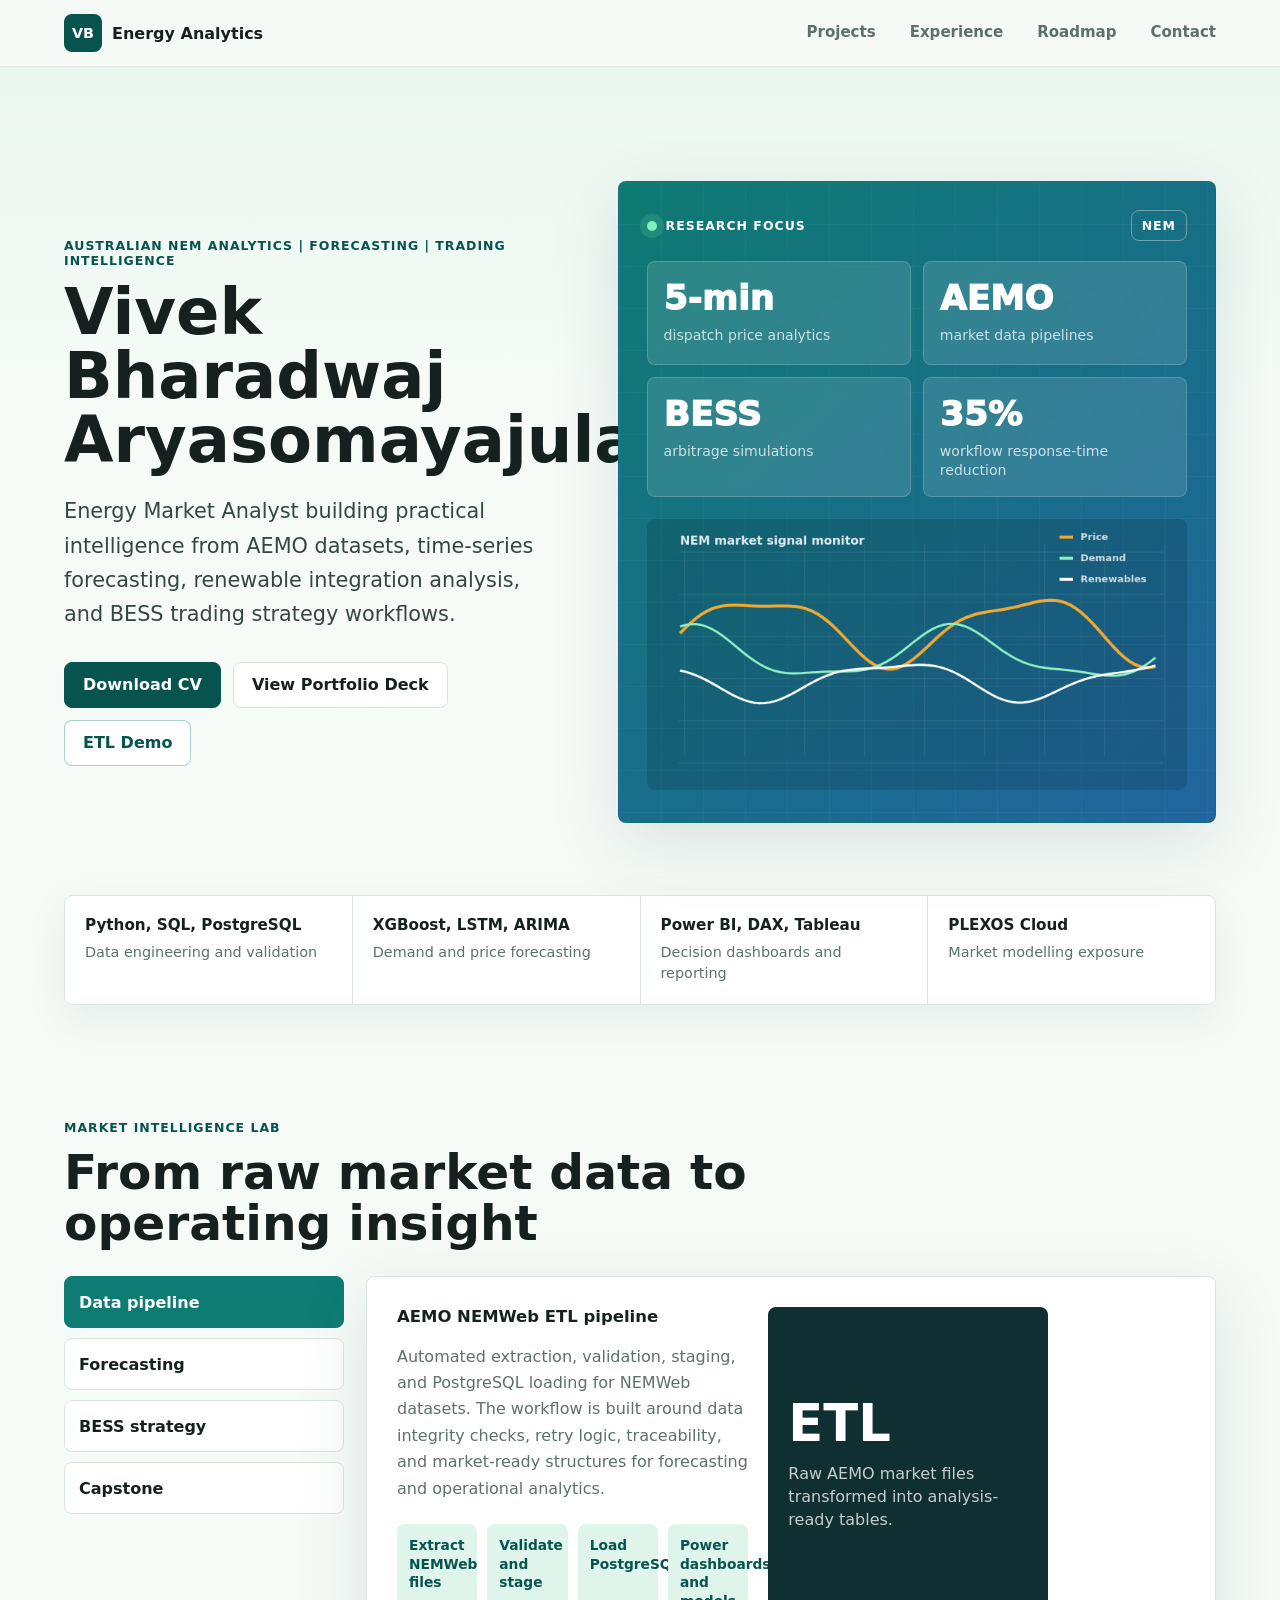
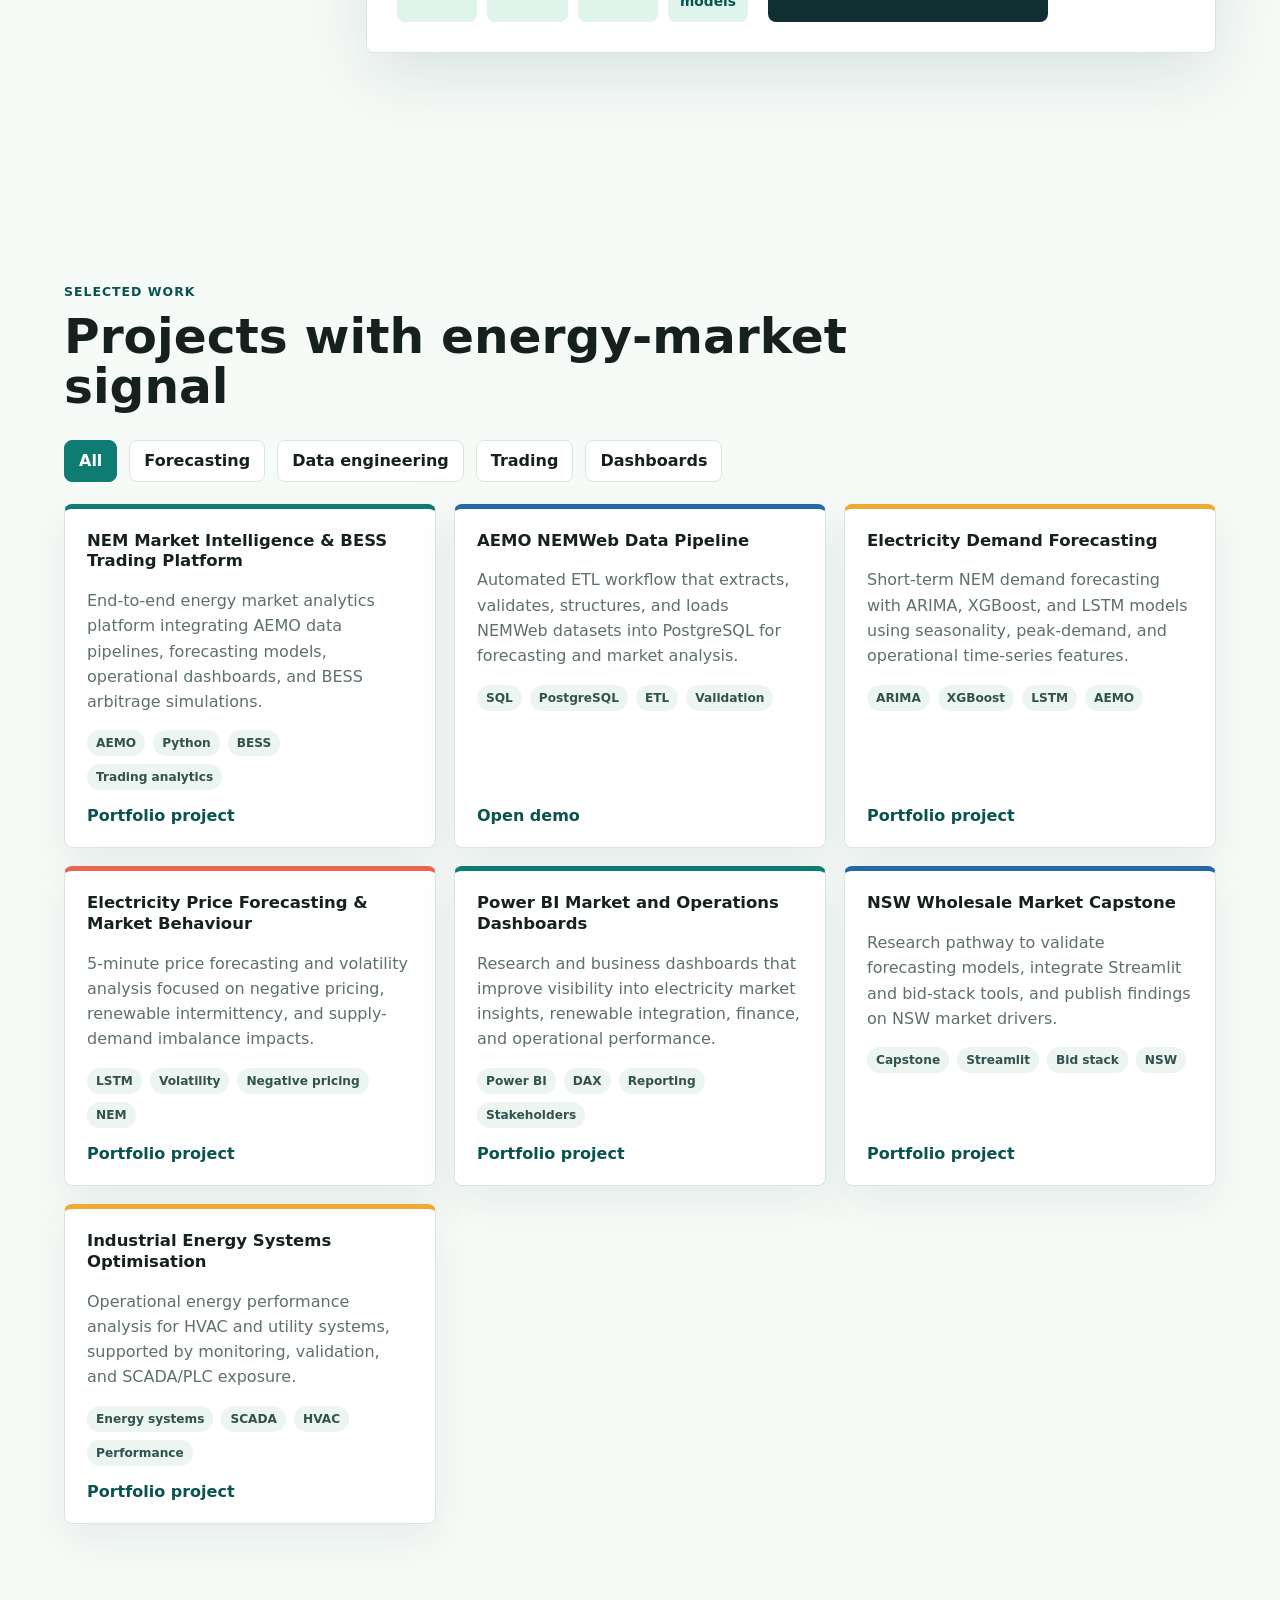
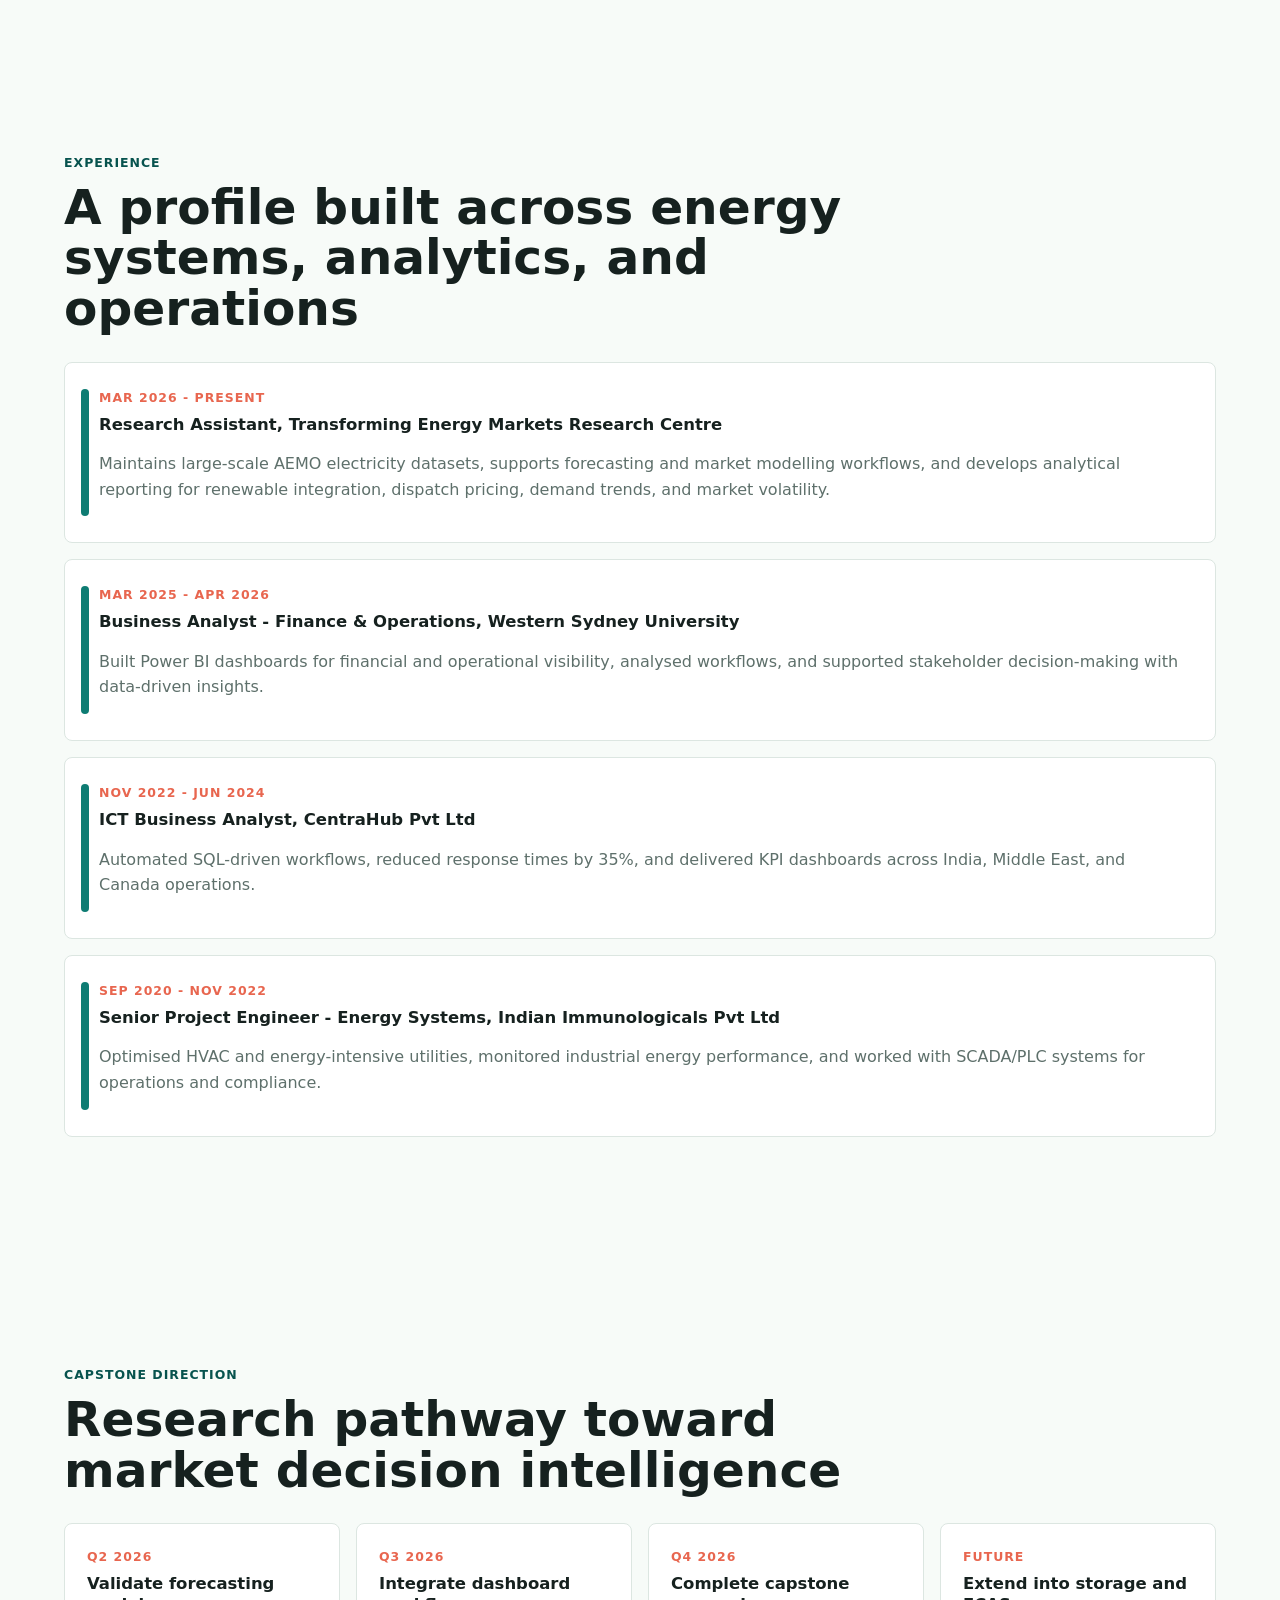
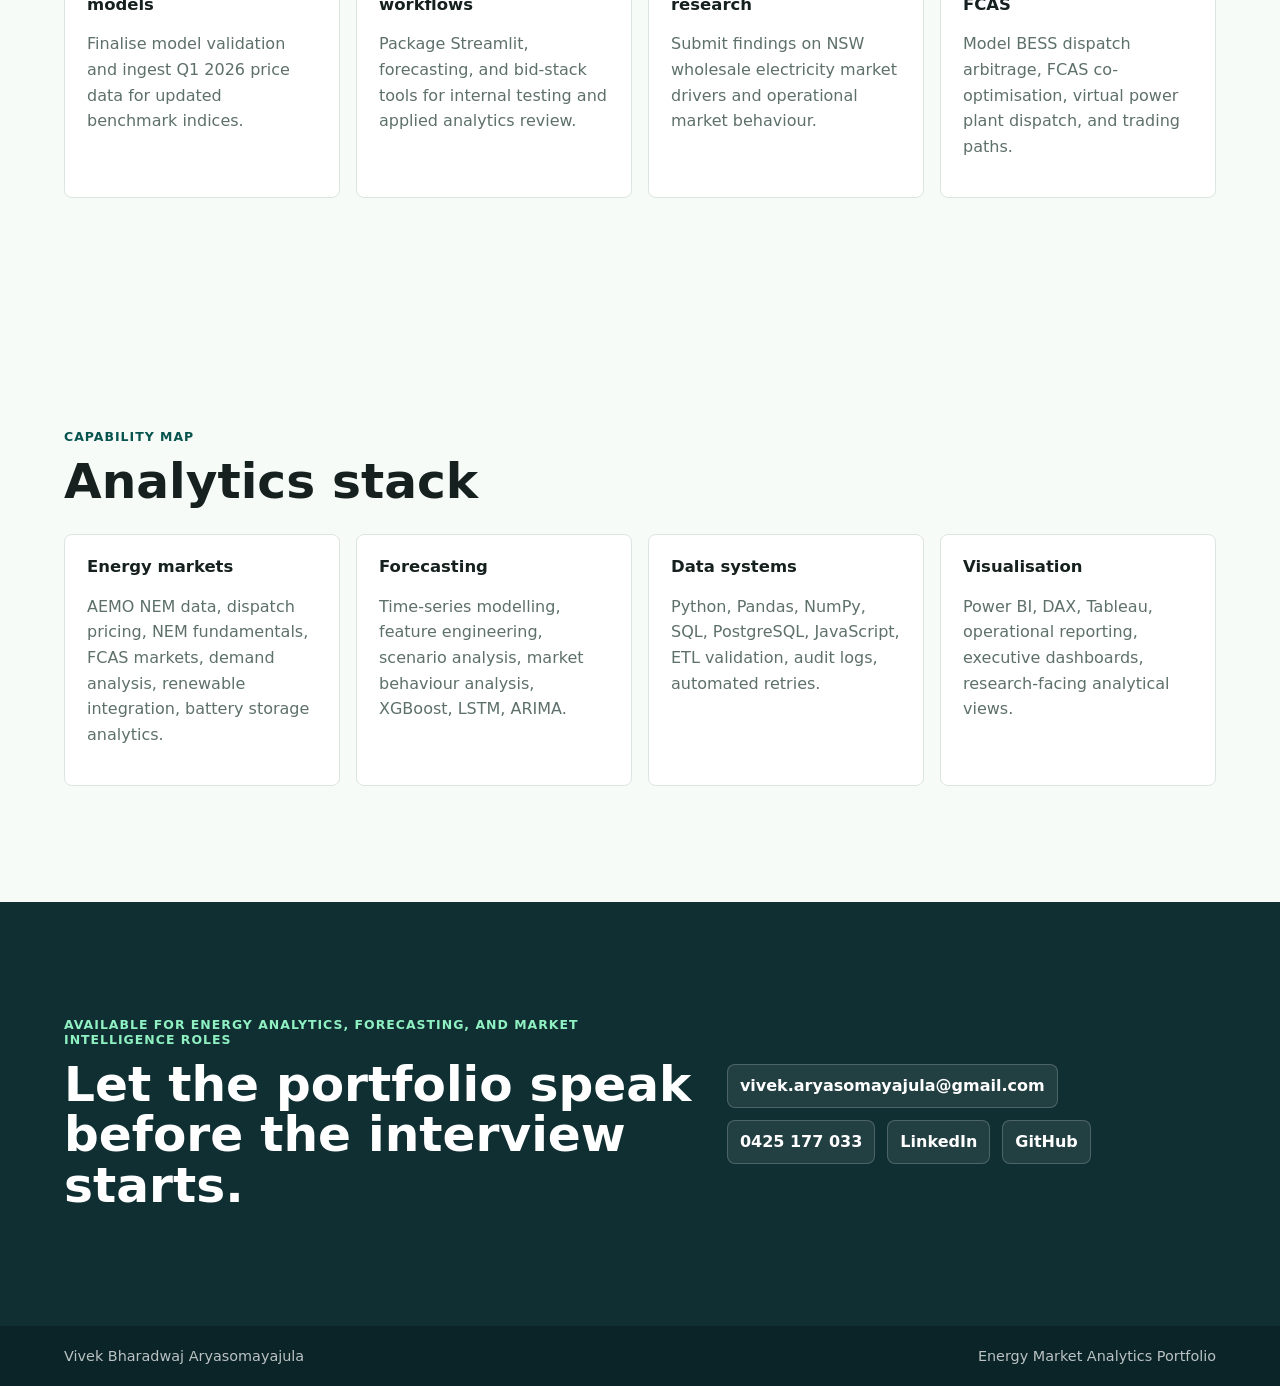
==== docs/index.html @ fc9cca20 "commmit" ====
<!DOCTYPE html>
<html lang="en">
  <head>
    <meta charset="UTF-8" />
    <meta name="viewport" content="width=device-width, initial-scale=1.0" />
    <meta
      name="description"
      content="Interactive digital CV and energy market analytics portfolio for Vivek Bharadwaj Aryasomayajula."
    />
    <title>Vivek Bharadwaj | Energy Market Analytics</title>
    <link rel="stylesheet" href="styles.css" />
  </head>
  <body>
    <header class="site-header">
      <a class="brand" href="#top" aria-label="Vivek profile home">
        <span class="brand-mark">VB</span>
        <span>Energy Analytics</span>
      </a>
      <nav class="nav-links" aria-label="Primary navigation">
        <a href="#projects">Projects</a>
        <a href="#experience">Experience</a>
        <a href="#roadmap">Roadmap</a>
        <a href="#contact">Contact</a>
      </nav>
    </header>

    <main id="top">
      <section class="dashboard-hero" aria-labelledby="profile-title">
        <div class="hero-copy">
          <p class="eyebrow">Australian NEM analytics | Forecasting | Trading intelligence</p>
          <h1 id="profile-title">
            <span>Vivek Bharadwaj</span>
            <span>Aryasomayajula</span>
          </h1>
          <p class="lead">
            Energy Market Analyst building practical intelligence from AEMO datasets, time-series forecasting,
            renewable integration analysis, and BESS trading strategy workflows.
          </p>
          <div class="hero-actions" aria-label="Profile actions">
            <a class="button primary" href="assets/Vivek_Bharadwaj_CV.pdf" target="_blank" rel="noreferrer">
              Download CV
            </a>
            <a class="button" href="assets/Energy_Market_Analytics_Portfolio.pdf" target="_blank" rel="noreferrer">
              View Portfolio Deck
            </a>
            <a class="button ghost" href="https://vivekarya05.github.io/nemweb-etl-pipeline/" target="_blank" rel="noreferrer">
              ETL Demo
            </a>
          </div>
        </div>

        <aside class="market-console" aria-label="Energy market profile snapshot">
          <div class="console-top">
            <div>
              <span class="status-dot"></span>
              <span class="console-label">Research focus</span>
            </div>
            <span class="console-tag">NEM</span>
          </div>
          <div class="signal-grid">
            <div class="signal-card">
              <span class="signal-value">5-min</span>
              <span class="signal-label">dispatch price analytics</span>
            </div>
            <div class="signal-card">
              <span class="signal-value">AEMO</span>
              <span class="signal-label">market data pipelines</span>
            </div>
            <div class="signal-card">
              <span class="signal-value">BESS</span>
              <span class="signal-label">arbitrage simulations</span>
            </div>
            <div class="signal-card">
              <span class="signal-value">35%</span>
              <span class="signal-label">workflow response-time reduction</span>
            </div>
          </div>
          <canvas id="marketChart" width="720" height="360" aria-label="Animated energy market signal chart"></canvas>
        </aside>
      </section>

      <section class="metrics-band" aria-label="Portfolio highlights">
        <div>
          <strong>Python, SQL, PostgreSQL</strong>
          <span>Data engineering and validation</span>
        </div>
        <div>
          <strong>XGBoost, LSTM, ARIMA</strong>
          <span>Demand and price forecasting</span>
        </div>
        <div>
          <strong>Power BI, DAX, Tableau</strong>
          <span>Decision dashboards and reporting</span>
        </div>
        <div>
          <strong>PLEXOS Cloud</strong>
          <span>Market modelling exposure</span>
        </div>
      </section>

      <section class="lab-section" aria-labelledby="lab-title">
        <div class="section-heading">
          <p class="eyebrow">Market intelligence lab</p>
          <h2 id="lab-title">From raw market data to operating insight</h2>
        </div>
        <div class="lab-grid">
          <div class="lab-controls" role="tablist" aria-label="Analytics focus">
            <button class="lab-tab active" type="button" data-mode="pipeline" role="tab" aria-selected="true">
              Data pipeline
            </button>
            <button class="lab-tab" type="button" data-mode="forecasting" role="tab" aria-selected="false">
              Forecasting
            </button>
            <button class="lab-tab" type="button" data-mode="trading" role="tab" aria-selected="false">
              BESS strategy
            </button>
            <button class="lab-tab" type="button" data-mode="research" role="tab" aria-selected="false">
              Capstone
            </button>
          </div>
          <div class="lab-panel" id="labPanel" aria-live="polite"></div>
        </div>
      </section>

      <section id="projects" class="projects-section" aria-labelledby="projects-title">
        <div class="section-heading">
          <p class="eyebrow">Selected work</p>
          <h2 id="projects-title">Projects with energy-market signal</h2>
        </div>
        <div class="filter-row" aria-label="Project filters">
          <button class="filter-pill active" type="button" data-filter="all">All</button>
          <button class="filter-pill" type="button" data-filter="forecasting">Forecasting</button>
          <button class="filter-pill" type="button" data-filter="engineering">Data engineering</button>
          <button class="filter-pill" type="button" data-filter="trading">Trading</button>
          <button class="filter-pill" type="button" data-filter="dashboards">Dashboards</button>
        </div>
        <div class="project-grid" id="projectGrid"></div>
      </section>

      <section id="experience" class="experience-section" aria-labelledby="experience-title">
        <div class="section-heading">
          <p class="eyebrow">Experience</p>
          <h2 id="experience-title">A profile built across energy systems, analytics, and operations</h2>
        </div>
        <div class="timeline">
          <article>
            <span class="timeline-date">Mar 2026 - Present</span>
            <h3>Research Assistant, Transforming Energy Markets Research Centre</h3>
            <p>
              Maintains large-scale AEMO electricity datasets, supports forecasting and market modelling workflows,
              and develops analytical reporting for renewable integration, dispatch pricing, demand trends, and market volatility.
            </p>
          </article>
          <article>
            <span class="timeline-date">Mar 2025 - Apr 2026</span>
            <h3>Business Analyst - Finance & Operations, Western Sydney University</h3>
            <p>
              Built Power BI dashboards for financial and operational visibility, analysed workflows, and supported
              stakeholder decision-making with data-driven insights.
            </p>
          </article>
          <article>
            <span class="timeline-date">Nov 2022 - Jun 2024</span>
            <h3>ICT Business Analyst, CentraHub Pvt Ltd</h3>
            <p>
              Automated SQL-driven workflows, reduced response times by 35%, and delivered KPI dashboards across
              India, Middle East, and Canada operations.
            </p>
          </article>
          <article>
            <span class="timeline-date">Sep 2020 - Nov 2022</span>
            <h3>Senior Project Engineer - Energy Systems, Indian Immunologicals Pvt Ltd</h3>
            <p>
              Optimised HVAC and energy-intensive utilities, monitored industrial energy performance, and worked with
              SCADA/PLC systems for operations and compliance.
            </p>
          </article>
        </div>
      </section>

      <section id="roadmap" class="roadmap-section" aria-labelledby="roadmap-title">
        <div class="section-heading">
          <p class="eyebrow">Capstone direction</p>
          <h2 id="roadmap-title">Research pathway toward market decision intelligence</h2>
        </div>
        <div class="roadmap">
          <article>
            <span>Q2 2026</span>
            <h3>Validate forecasting models</h3>
            <p>Finalise model validation and ingest Q1 2026 price data for updated benchmark indices.</p>
          </article>
          <article>
            <span>Q3 2026</span>
            <h3>Integrate dashboard workflows</h3>
            <p>Package Streamlit, forecasting, and bid-stack tools for internal testing and applied analytics review.</p>
          </article>
          <article>
            <span>Q4 2026</span>
            <h3>Complete capstone research</h3>
            <p>Submit findings on NSW wholesale electricity market drivers and operational market behaviour.</p>
          </article>
          <article>
            <span>Future</span>
            <h3>Extend into storage and FCAS</h3>
            <p>Model BESS dispatch arbitrage, FCAS co-optimisation, virtual power plant dispatch, and trading paths.</p>
          </article>
        </div>
      </section>

      <section class="skills-section" aria-labelledby="skills-title">
        <div class="section-heading">
          <p class="eyebrow">Capability map</p>
          <h2 id="skills-title">Analytics stack</h2>
        </div>
        <div class="skill-matrix">
          <div>
            <h3>Energy markets</h3>
            <p>AEMO NEM data, dispatch pricing, NEM fundamentals, FCAS markets, demand analysis, renewable integration, battery storage analytics.</p>
          </div>
          <div>
            <h3>Forecasting</h3>
            <p>Time-series modelling, feature engineering, scenario analysis, market behaviour analysis, XGBoost, LSTM, ARIMA.</p>
          </div>
          <div>
            <h3>Data systems</h3>
            <p>Python, Pandas, NumPy, SQL, PostgreSQL, JavaScript, ETL validation, audit logs, automated retries.</p>
          </div>
          <div>
            <h3>Visualisation</h3>
            <p>Power BI, DAX, Tableau, operational reporting, executive dashboards, research-facing analytical views.</p>
          </div>
        </div>
      </section>

      <section id="contact" class="contact-section" aria-labelledby="contact-title">
        <div>
          <p class="eyebrow">Available for energy analytics, forecasting, and market intelligence roles</p>
          <h2 id="contact-title">Let the portfolio speak before the interview starts.</h2>
        </div>
        <div class="contact-links">
          <a href="mailto:vivek.aryasomayajula@gmail.com">vivek.aryasomayajula@gmail.com</a>
          <a href="tel:+61425177033">0425 177 033</a>
          <a href="https://linkedin.com/in/vivek-energy-analytics" target="_blank" rel="noreferrer">LinkedIn</a>
          <a href="https://github.com/Vivekarya05" target="_blank" rel="noreferrer">GitHub</a>
        </div>
      </section>
    </main>

    <footer>
      <span>Vivek Bharadwaj Aryasomayajula</span>
      <span>Energy Market Analytics Portfolio</span>
    </footer>

    <script src="app.js"></script>
  </body>
</html>
---- docs/styles.css ----
:root {
  color-scheme: light;
  --ink: #16211f;
  --muted: #5e706b;
  --line: #dce6e1;
  --paper: #f7fbf8;
  --white: #ffffff;
  --teal: #0e7c73;
  --teal-dark: #07534e;
  --amber: #f1aa31;
  --coral: #e8664f;
  --blue: #2468a8;
  --mint: #dff4eb;
  --shadow: 0 22px 70px rgba(14, 65, 59, 0.13);
  --radius: 8px;
}

* {
  box-sizing: border-box;
}

html {
  scroll-behavior: smooth;
}

body {
  margin: 0;
  min-width: 320px;
  background:
    linear-gradient(180deg, rgba(223, 244, 235, 0.64), rgba(255, 255, 255, 0) 420px),
    var(--paper);
  color: var(--ink);
  font-family:
    Inter, ui-sans-serif, system-ui, -apple-system, BlinkMacSystemFont, "Segoe UI", sans-serif;
  letter-spacing: 0;
}

a {
  color: inherit;
  text-decoration: none;
}

button,
a {
  -webkit-tap-highlight-color: transparent;
}

button {
  font: inherit;
}

.site-header {
  position: sticky;
  top: 0;
  z-index: 20;
  display: flex;
  align-items: center;
  justify-content: space-between;
  gap: 24px;
  padding: 14px clamp(18px, 5vw, 72px);
  border-bottom: 1px solid rgba(220, 230, 225, 0.78);
  background: rgba(247, 251, 248, 0.86);
  backdrop-filter: blur(18px);
}

.brand {
  display: inline-flex;
  align-items: center;
  gap: 10px;
  min-width: 178px;
  font-weight: 800;
}

.brand-mark {
  display: grid;
  width: 38px;
  height: 38px;
  place-items: center;
  border-radius: 8px;
  background: var(--teal-dark);
  color: white;
  font-size: 0.9rem;
  letter-spacing: 0;
}

.nav-links {
  display: flex;
  align-items: center;
  gap: clamp(14px, 3vw, 34px);
  color: var(--muted);
  font-size: 0.94rem;
  font-weight: 700;
}

.nav-links a {
  padding: 8px 0;
  border-bottom: 2px solid transparent;
}

.nav-links a:hover {
  color: var(--teal-dark);
  border-color: var(--amber);
}

main {
  overflow: hidden;
}

.dashboard-hero {
  display: grid;
  grid-template-columns: minmax(0, 0.9fr) minmax(420px, 1.1fr);
  gap: clamp(28px, 5vw, 70px);
  align-items: center;
  min-height: calc(100vh - 72px);
  padding: clamp(38px, 7vw, 86px) clamp(18px, 5vw, 72px) 44px;
}

.hero-copy {
  max-width: 720px;
}

.eyebrow {
  margin: 0 0 12px;
  color: var(--teal-dark);
  font-size: 0.78rem;
  font-weight: 900;
  letter-spacing: 0.08em;
  text-transform: uppercase;
}

h2,
h3,
p {
  overflow-wrap: anywhere;
}

h1 {
  max-width: 850px;
  margin: 0;
  font-size: clamp(2.5rem, 5vw, 4.45rem);
  line-height: 1;
  letter-spacing: 0;
}

h1 span {
  display: block;
  overflow-wrap: normal;
}

h2 {
  margin: 0;
  font-size: clamp(1.9rem, 3.8vw, 3.65rem);
  line-height: 1.04;
  letter-spacing: 0;
}

h3 {
  margin: 0;
  font-size: 1.03rem;
  line-height: 1.25;
}

.lead {
  max-width: 680px;
  margin: 22px 0 0;
  color: #344743;
  font-size: clamp(1.05rem, 1.8vw, 1.3rem);
  line-height: 1.65;
}

.hero-actions,
.filter-row,
.contact-links {
  display: flex;
  flex-wrap: wrap;
  gap: 12px;
}

.hero-actions {
  margin-top: 30px;
}

.button,
.filter-pill,
.lab-tab {
  border: 1px solid var(--line);
  border-radius: 8px;
  background: var(--white);
  color: var(--ink);
  cursor: pointer;
  font-weight: 850;
  transition:
    transform 160ms ease,
    box-shadow 160ms ease,
    border-color 160ms ease,
    background 160ms ease;
}

.button {
  display: inline-flex;
  min-height: 46px;
  align-items: center;
  justify-content: center;
  padding: 12px 18px;
}

.button.primary {
  border-color: var(--teal-dark);
  background: var(--teal-dark);
  color: white;
}

.button.ghost {
  border-color: rgba(14, 124, 115, 0.36);
  color: var(--teal-dark);
}

.button:hover,
.filter-pill:hover,
.lab-tab:hover {
  transform: translateY(-2px);
  box-shadow: 0 14px 26px rgba(14, 65, 59, 0.12);
}

.market-console {
  position: relative;
  min-height: 560px;
  padding: clamp(18px, 3vw, 28px);
  border: 1px solid rgba(7, 83, 78, 0.14);
  border-radius: var(--radius);
  background:
    linear-gradient(140deg, rgba(14, 124, 115, 0.94), rgba(36, 104, 168, 0.87)),
    #0d4f5a;
  color: white;
  box-shadow: var(--shadow);
}

.market-console::before {
  content: "";
  position: absolute;
  inset: 0;
  border-radius: inherit;
  background-image:
    linear-gradient(rgba(255, 255, 255, 0.08) 1px, transparent 1px),
    linear-gradient(90deg, rgba(255, 255, 255, 0.08) 1px, transparent 1px);
  background-size: 42px 42px;
  opacity: 0.42;
  pointer-events: none;
}

.console-top,
.signal-grid,
#marketChart {
  position: relative;
  z-index: 1;
}

.console-top {
  display: flex;
  align-items: center;
  justify-content: space-between;
  gap: 16px;
  margin-bottom: 20px;
}

.console-top div {
  display: inline-flex;
  align-items: center;
  gap: 9px;
}

.status-dot {
  width: 10px;
  height: 10px;
  border-radius: 999px;
  background: #7cf3b2;
  box-shadow: 0 0 0 7px rgba(124, 243, 178, 0.15);
}

.console-label,
.console-tag {
  font-size: 0.78rem;
  font-weight: 900;
  letter-spacing: 0.08em;
  text-transform: uppercase;
}

.console-tag {
  border: 1px solid rgba(255, 255, 255, 0.35);
  border-radius: 8px;
  padding: 7px 10px;
}

.signal-grid {
  display: grid;
  grid-template-columns: repeat(2, minmax(0, 1fr));
  gap: 12px;
  margin-bottom: 22px;
}

.signal-card {
  min-height: 104px;
  padding: 16px;
  border: 1px solid rgba(255, 255, 255, 0.18);
  border-radius: var(--radius);
  background: rgba(255, 255, 255, 0.12);
  backdrop-filter: blur(10px);
}

.signal-value {
  display: block;
  font-size: clamp(1.4rem, 3vw, 2.15rem);
  font-weight: 950;
}

.signal-label {
  display: block;
  margin-top: 8px;
  color: rgba(255, 255, 255, 0.76);
  font-size: 0.88rem;
  line-height: 1.35;
}

#marketChart {
  width: 100%;
  height: auto;
  max-height: 320px;
  border-radius: var(--radius);
  background: rgba(0, 0, 0, 0.13);
}

.metrics-band {
  display: grid;
  grid-template-columns: repeat(4, minmax(0, 1fr));
  gap: 1px;
  margin: 0 clamp(18px, 5vw, 72px);
  border: 1px solid var(--line);
  border-radius: var(--radius);
  overflow: hidden;
  background: var(--line);
  box-shadow: 0 14px 42px rgba(14, 65, 59, 0.08);
}

.metrics-band div {
  padding: 20px;
  background: var(--white);
}

.metrics-band strong,
.metrics-band span {
  display: block;
}

.metrics-band strong {
  font-size: 0.95rem;
}

.metrics-band span {
  margin-top: 8px;
  color: var(--muted);
  font-size: 0.9rem;
  line-height: 1.45;
}

.lab-section,
.projects-section,
.experience-section,
.roadmap-section,
.skills-section,
.contact-section {
  padding: clamp(62px, 9vw, 120px) clamp(18px, 5vw, 72px);
}

.section-heading {
  max-width: 900px;
  margin-bottom: 28px;
}

.lab-grid {
  display: grid;
  grid-template-columns: 280px minmax(0, 1fr);
  gap: 22px;
}

.lab-controls {
  display: grid;
  gap: 10px;
  align-content: start;
}

.lab-tab {
  width: 100%;
  min-height: 52px;
  padding: 12px 14px;
  text-align: left;
}

.lab-tab.active,
.filter-pill.active {
  border-color: var(--teal);
  background: var(--teal);
  color: white;
}

.lab-panel {
  display: grid;
  grid-template-columns: minmax(0, 0.72fr) minmax(280px, 0.28fr);
  gap: 20px;
  min-height: 340px;
  padding: clamp(18px, 3vw, 30px);
  border: 1px solid var(--line);
  border-radius: var(--radius);
  background: var(--white);
  box-shadow: var(--shadow);
}

.lab-panel p {
  color: var(--muted);
  line-height: 1.65;
}

.process-flow {
  display: grid;
  grid-template-columns: repeat(4, minmax(0, 1fr));
  gap: 10px;
  margin-top: 22px;
}

.process-flow span {
  min-height: 84px;
  padding: 12px;
  border-radius: var(--radius);
  background: var(--mint);
  color: var(--teal-dark);
  font-size: 0.86rem;
  font-weight: 900;
  line-height: 1.35;
}

.lab-stat {
  display: grid;
  align-content: center;
  min-height: 100%;
  padding: 20px;
  border-radius: var(--radius);
  background: #102f32;
  color: white;
}

.lab-stat strong {
  font-size: clamp(2.1rem, 4vw, 3.5rem);
  line-height: 1;
}

.lab-stat span {
  margin-top: 12px;
  color: rgba(255, 255, 255, 0.76);
  line-height: 1.45;
}

.filter-row {
  margin-bottom: 22px;
}

.filter-pill {
  min-height: 42px;
  padding: 9px 14px;
}

.project-grid {
  display: grid;
  grid-template-columns: repeat(3, minmax(0, 1fr));
  gap: 18px;
}

.project-card {
  display: grid;
  min-height: 320px;
  align-content: space-between;
  padding: 22px;
  border: 1px solid var(--line);
  border-radius: var(--radius);
  background: var(--white);
  box-shadow: 0 16px 44px rgba(14, 65, 59, 0.08);
}

.project-card[data-accent="teal"] {
  border-top: 5px solid var(--teal);
}

.project-card[data-accent="amber"] {
  border-top: 5px solid var(--amber);
}

.project-card[data-accent="coral"] {
  border-top: 5px solid var(--coral);
}

.project-card[data-accent="blue"] {
  border-top: 5px solid var(--blue);
}

.project-card p {
  color: var(--muted);
  line-height: 1.58;
}

.project-meta {
  display: flex;
  flex-wrap: wrap;
  gap: 8px;
  margin-top: 16px;
}

.project-meta span {
  border-radius: 999px;
  background: #edf5f1;
  color: #30534d;
  padding: 6px 9px;
  font-size: 0.76rem;
  font-weight: 850;
}

.project-link {
  display: inline-flex;
  width: fit-content;
  margin-top: 16px;
  color: var(--teal-dark);
  font-weight: 900;
}

.timeline {
  display: grid;
  gap: 16px;
}

.timeline article {
  position: relative;
  padding: 24px 24px 24px 34px;
  border: 1px solid var(--line);
  border-radius: var(--radius);
  background: var(--white);
}

.timeline article::before {
  content: "";
  position: absolute;
  top: 26px;
  left: 16px;
  width: 8px;
  height: calc(100% - 52px);
  border-radius: 999px;
  background: var(--teal);
}

.timeline-date,
.roadmap span {
  display: inline-block;
  margin-bottom: 10px;
  color: var(--coral);
  font-size: 0.78rem;
  font-weight: 900;
  letter-spacing: 0.08em;
  text-transform: uppercase;
}

.timeline p,
.roadmap p,
.skill-matrix p {
  color: var(--muted);
  line-height: 1.6;
}

.roadmap {
  display: grid;
  grid-template-columns: repeat(4, minmax(0, 1fr));
  gap: 16px;
}

.roadmap article,
.skill-matrix div {
  padding: 22px;
  border: 1px solid var(--line);
  border-radius: var(--radius);
  background: var(--white);
}

.roadmap article {
  min-height: 260px;
}

.skill-matrix {
  display: grid;
  grid-template-columns: repeat(4, minmax(0, 1fr));
  gap: 16px;
}

.contact-section {
  display: grid;
  grid-template-columns: minmax(0, 0.9fr) minmax(320px, 0.7fr);
  gap: 34px;
  align-items: center;
  background: #102f32;
  color: white;
}

.contact-section .eyebrow {
  color: #8ff0c2;
}

.contact-links {
  justify-content: flex-start;
}

.contact-links a {
  display: inline-flex;
  min-height: 44px;
  align-items: center;
  border: 1px solid rgba(255, 255, 255, 0.2);
  border-radius: 8px;
  padding: 10px 12px;
  background: rgba(255, 255, 255, 0.08);
  color: white;
  font-weight: 850;
}

footer {
  display: flex;
  justify-content: space-between;
  gap: 18px;
  padding: 22px clamp(18px, 5vw, 72px);
  background: #0b2427;
  color: rgba(255, 255, 255, 0.72);
  font-size: 0.9rem;
}

@media (max-width: 1120px) {
  .dashboard-hero,
  .lab-panel,
  .contact-section {
    grid-template-columns: 1fr;
  }

  .market-console {
    min-height: auto;
  }

  .project-grid,
  .roadmap,
  .skill-matrix {
    grid-template-columns: repeat(2, minmax(0, 1fr));
  }

  .metrics-band {
    grid-template-columns: repeat(2, minmax(0, 1fr));
  }
}

@media (max-width: 760px) {
  .site-header {
    align-items: flex-start;
    flex-direction: column;
    gap: 10px;
  }

  .nav-links {
    width: 100%;
    justify-content: space-between;
    gap: 8px;
    font-size: 0.84rem;
  }

  .dashboard-hero {
    min-height: auto;
    padding-top: 34px;
  }

  .hero-actions .button {
    width: 100%;
  }

  .signal-grid,
  .project-grid,
  .roadmap,
  .skill-matrix,
  .metrics-band,
  .lab-grid,
  .process-flow {
    grid-template-columns: 1fr;
  }

  .lab-panel {
    padding: 18px;
  }

  .project-card {
    min-height: 0;
  }

  footer {
    flex-direction: column;
  }
}
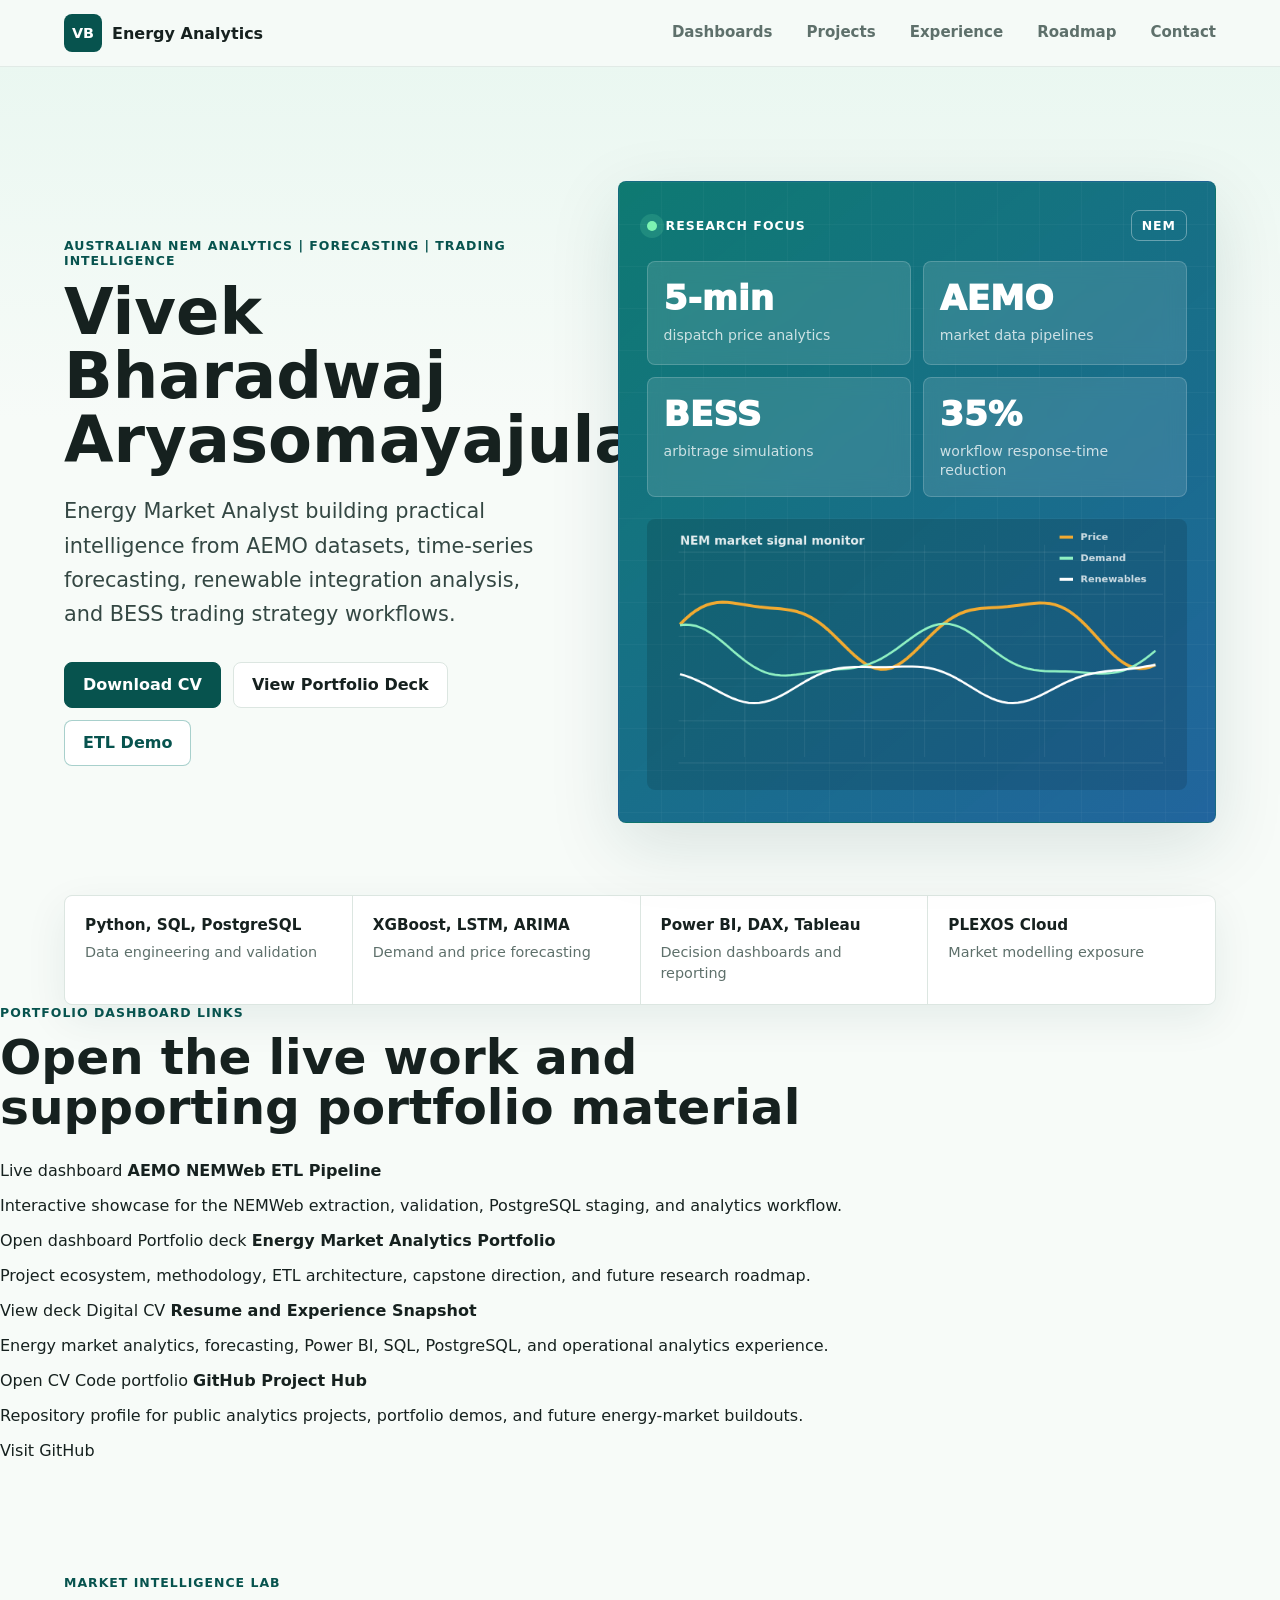
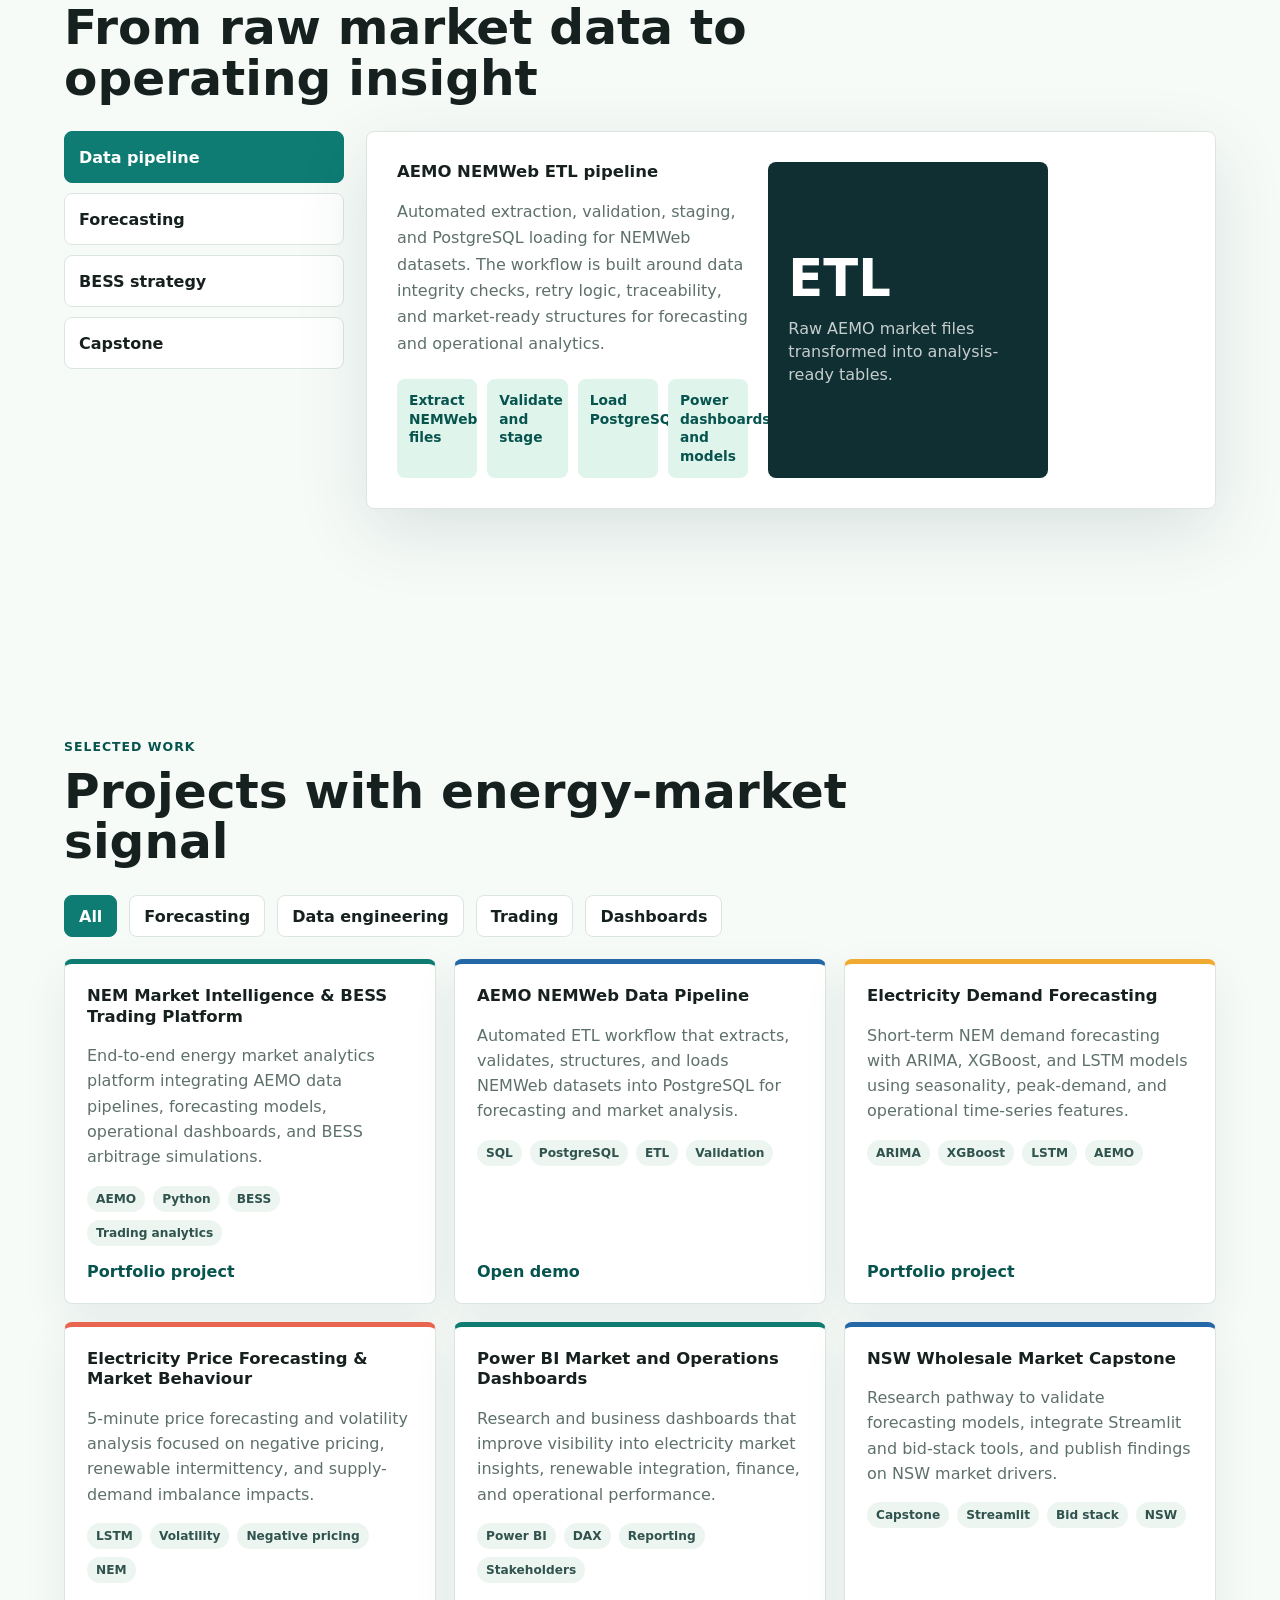
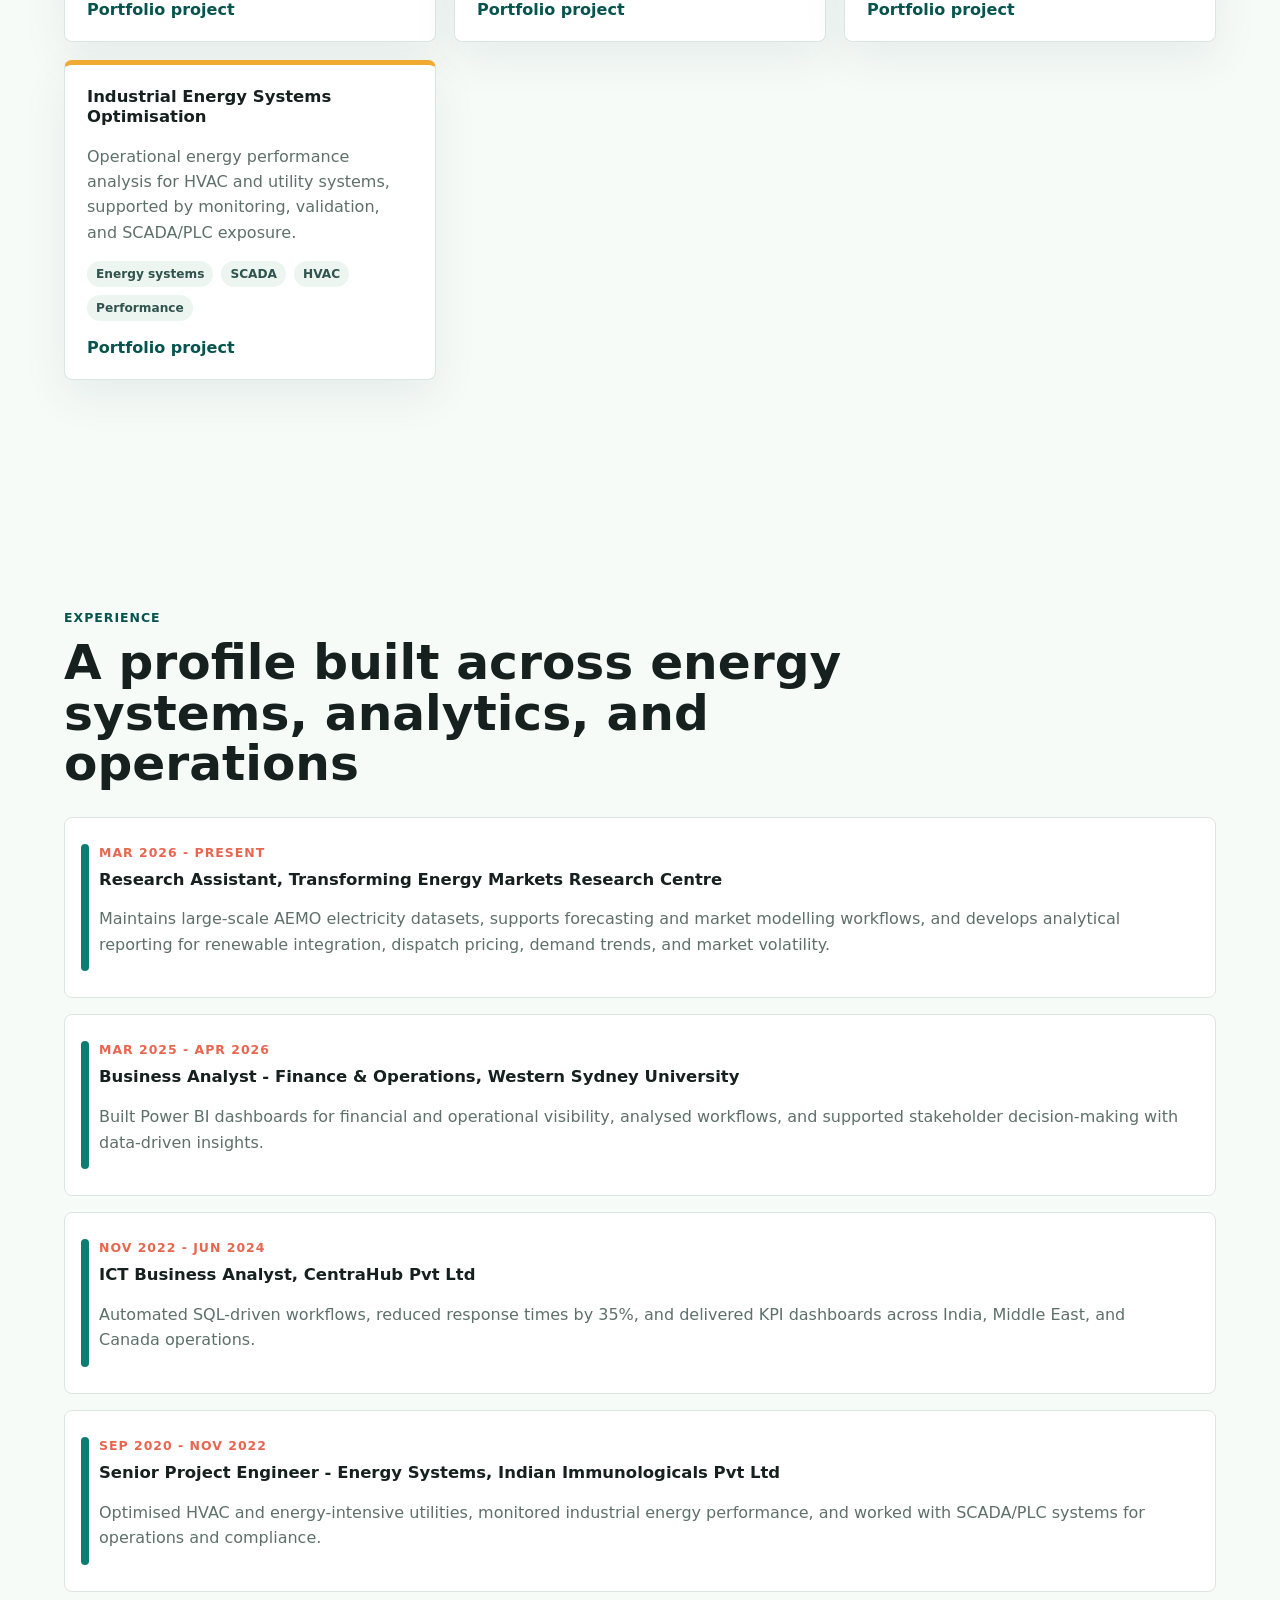
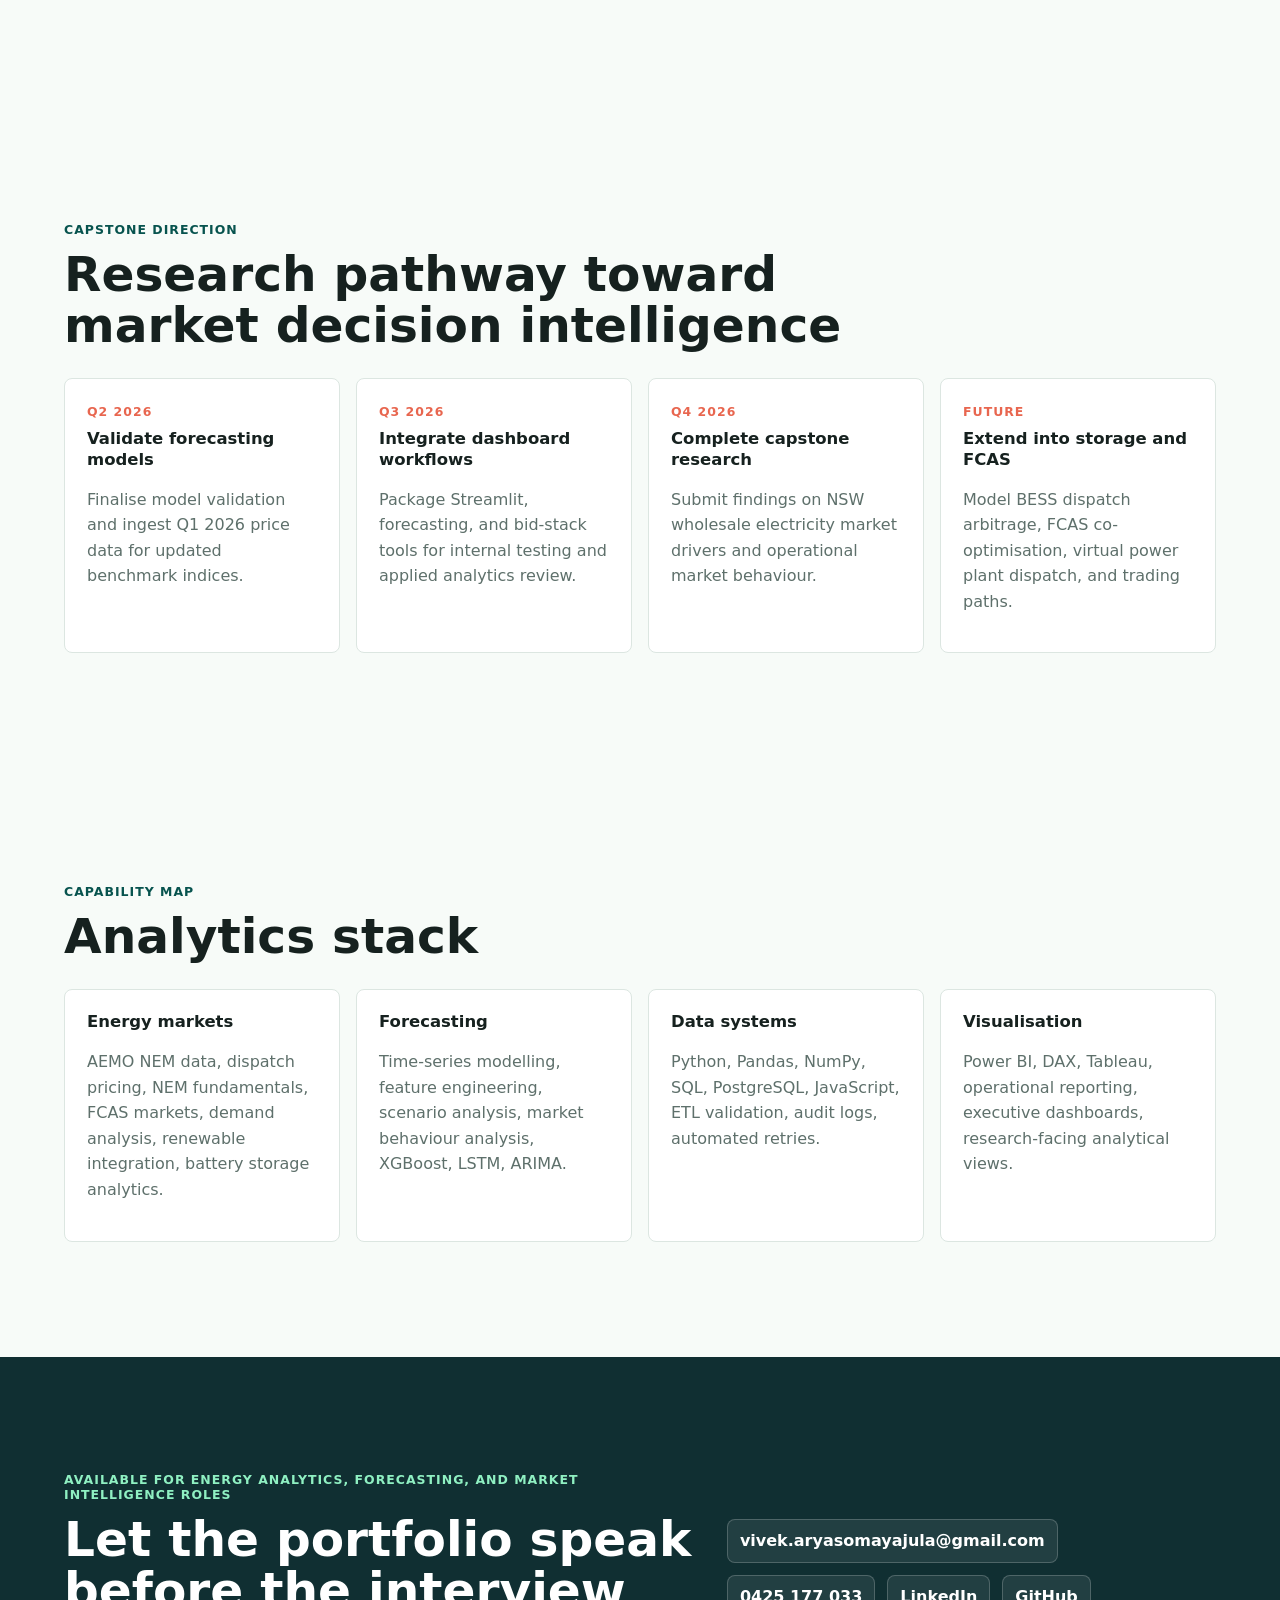
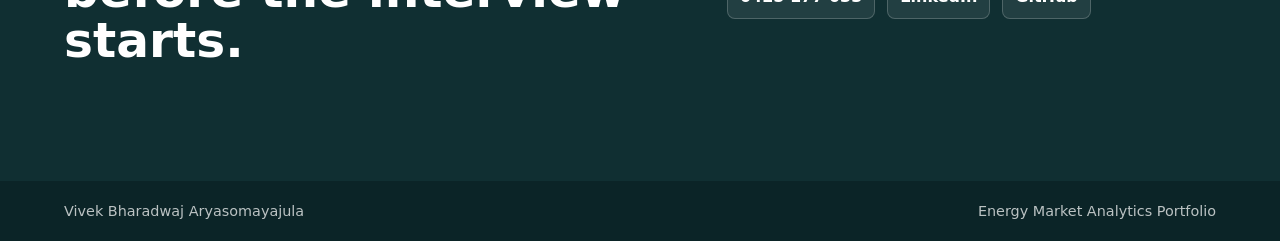
==== commit 8f3d7611: "Bust portfolio asset cache" ====
--- a/docs/index.html
+++ b/docs/index.html
@@ -8,7 +8,7 @@
       content="Interactive digital CV and energy market analytics portfolio for Vivek Bharadwaj Aryasomayajula."
     />
     <title>Vivek Bharadwaj | Energy Market Analytics</title>
-    <link rel="stylesheet" href="styles.css" />
+    <link rel="stylesheet" href="styles.css?v=dashboard-links-2" />
   </head>
   <body>
     <header class="site-header">
@@ -17,6 +17,7 @@
         <span>Energy Analytics</span>
       </a>
       <nav class="nav-links" aria-label="Primary navigation">
+        <a href="#dashboards">Dashboards</a>
         <a href="#projects">Projects</a>
         <a href="#experience">Experience</a>
         <a href="#roadmap">Roadmap</a>
@@ -98,6 +99,39 @@
         </div>
       </section>
 
+      <section id="dashboards" class="dashboard-links-section" aria-labelledby="dashboard-links-title">
+        <div class="section-heading">
+          <p class="eyebrow">Portfolio dashboard links</p>
+          <h2 id="dashboard-links-title">Open the live work and supporting portfolio material</h2>
+        </div>
+        <div class="dashboard-link-grid">
+          <a class="dashboard-link-card featured" href="https://vivekarya05.github.io/nemweb-etl-pipeline/" target="_blank" rel="noreferrer">
+            <span class="link-type">Live dashboard</span>
+            <strong>AEMO NEMWeb ETL Pipeline</strong>
+            <p>Interactive showcase for the NEMWeb extraction, validation, PostgreSQL staging, and analytics workflow.</p>
+            <span class="open-link">Open dashboard</span>
+          </a>
+          <a class="dashboard-link-card" href="assets/Energy_Market_Analytics_Portfolio.pdf" target="_blank" rel="noreferrer">
+            <span class="link-type">Portfolio deck</span>
+            <strong>Energy Market Analytics Portfolio</strong>
+            <p>Project ecosystem, methodology, ETL architecture, capstone direction, and future research roadmap.</p>
+            <span class="open-link">View deck</span>
+          </a>
+          <a class="dashboard-link-card" href="assets/Vivek_Bharadwaj_CV.pdf" target="_blank" rel="noreferrer">
+            <span class="link-type">Digital CV</span>
+            <strong>Resume and Experience Snapshot</strong>
+            <p>Energy market analytics, forecasting, Power BI, SQL, PostgreSQL, and operational analytics experience.</p>
+            <span class="open-link">Open CV</span>
+          </a>
+          <a class="dashboard-link-card" href="https://github.com/Vivekarya05" target="_blank" rel="noreferrer">
+            <span class="link-type">Code portfolio</span>
+            <strong>GitHub Project Hub</strong>
+            <p>Repository profile for public analytics projects, portfolio demos, and future energy-market buildouts.</p>
+            <span class="open-link">Visit GitHub</span>
+          </a>
+        </div>
+      </section>
+
       <section class="lab-section" aria-labelledby="lab-title">
         <div class="section-heading">
           <p class="eyebrow">Market intelligence lab</p>
@@ -251,6 +285,6 @@
       <span>Energy Market Analytics Portfolio</span>
     </footer>
 
-    <script src="app.js"></script>
+    <script src="app.js?v=dashboard-links-2"></script>
   </body>
 </html>
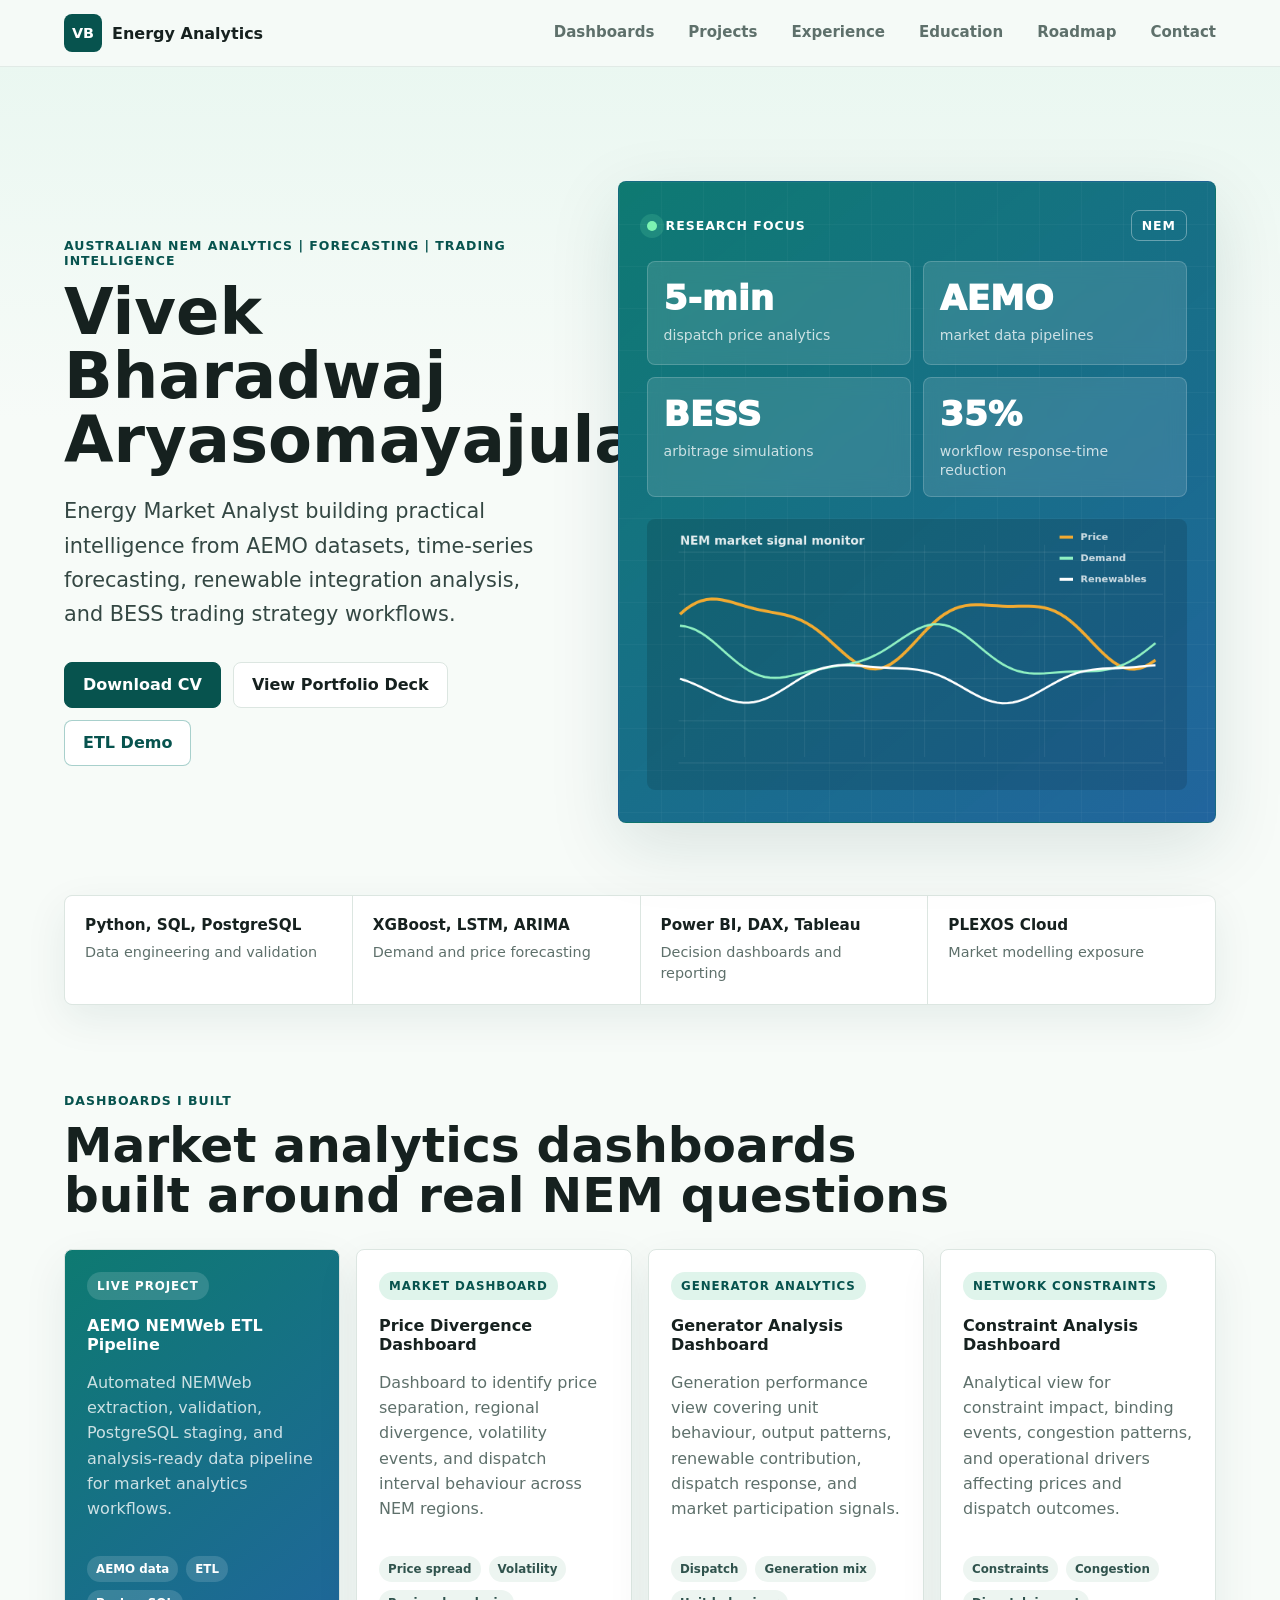
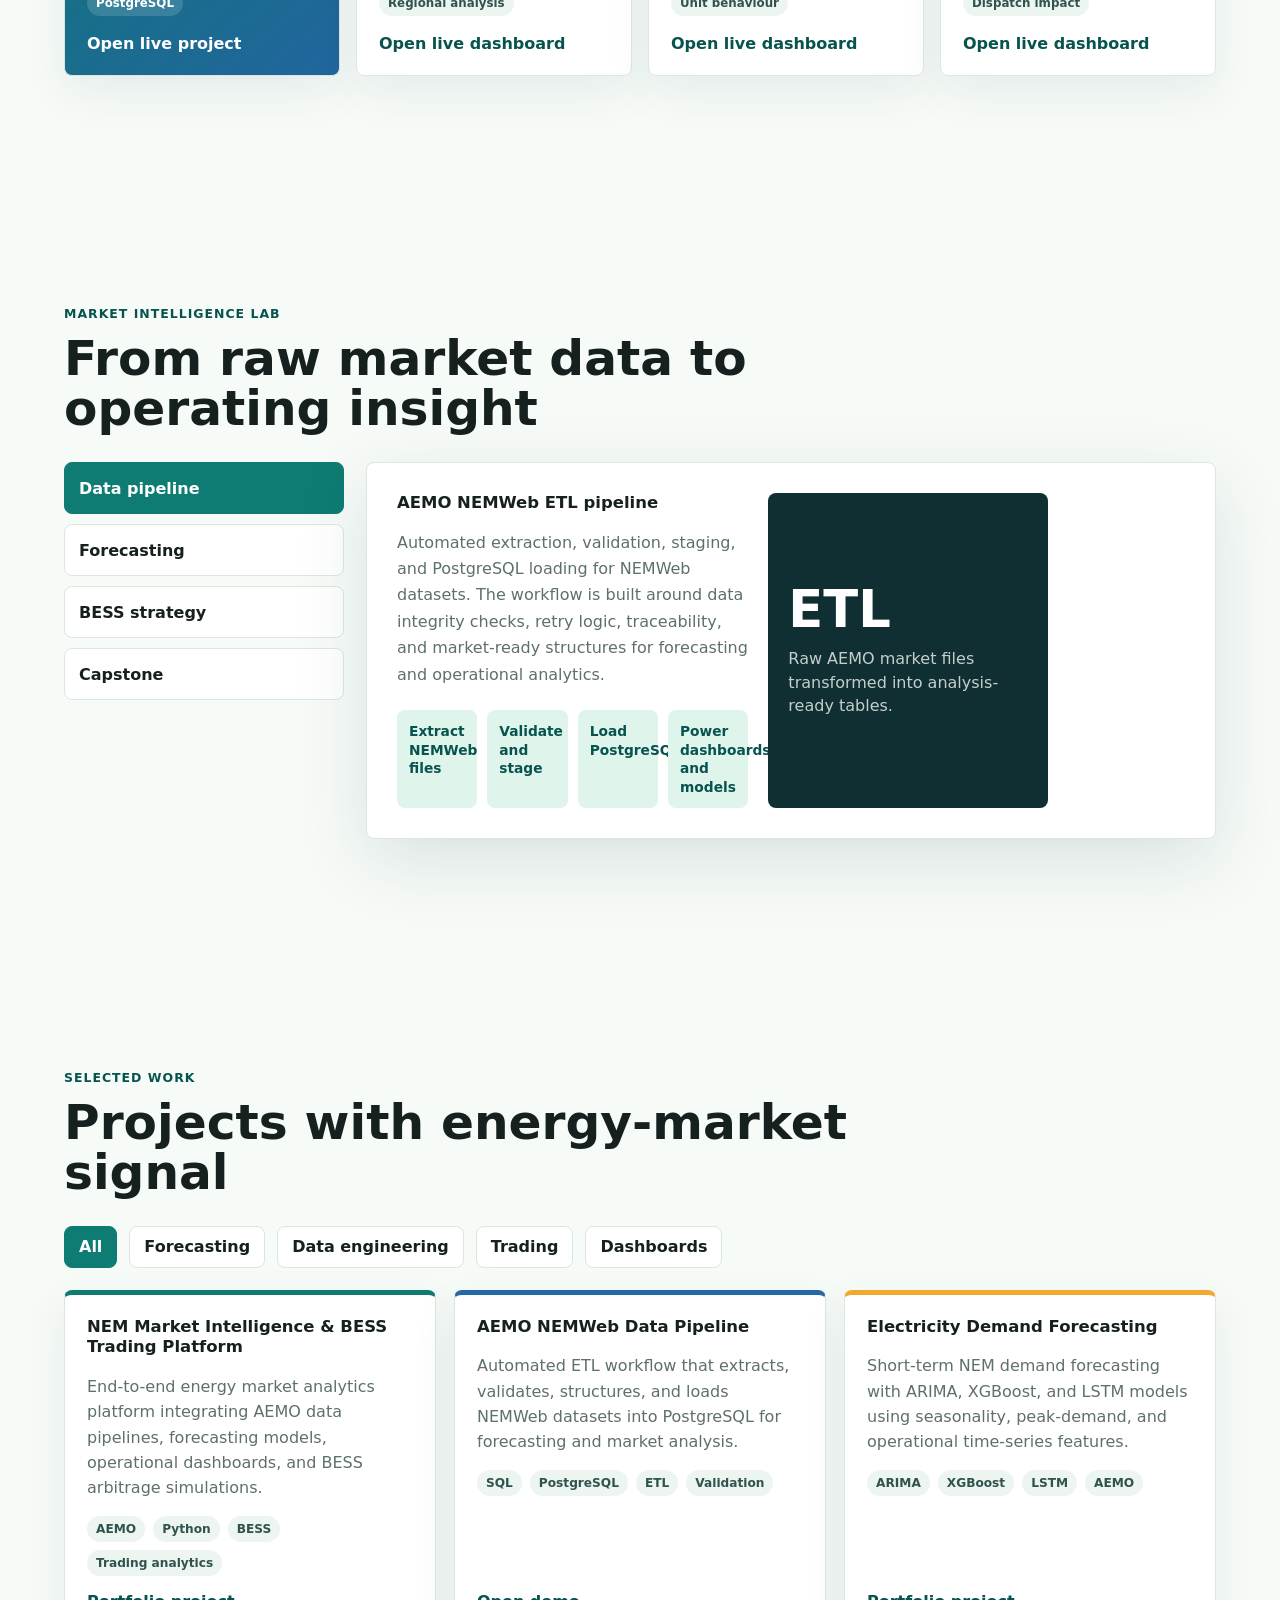
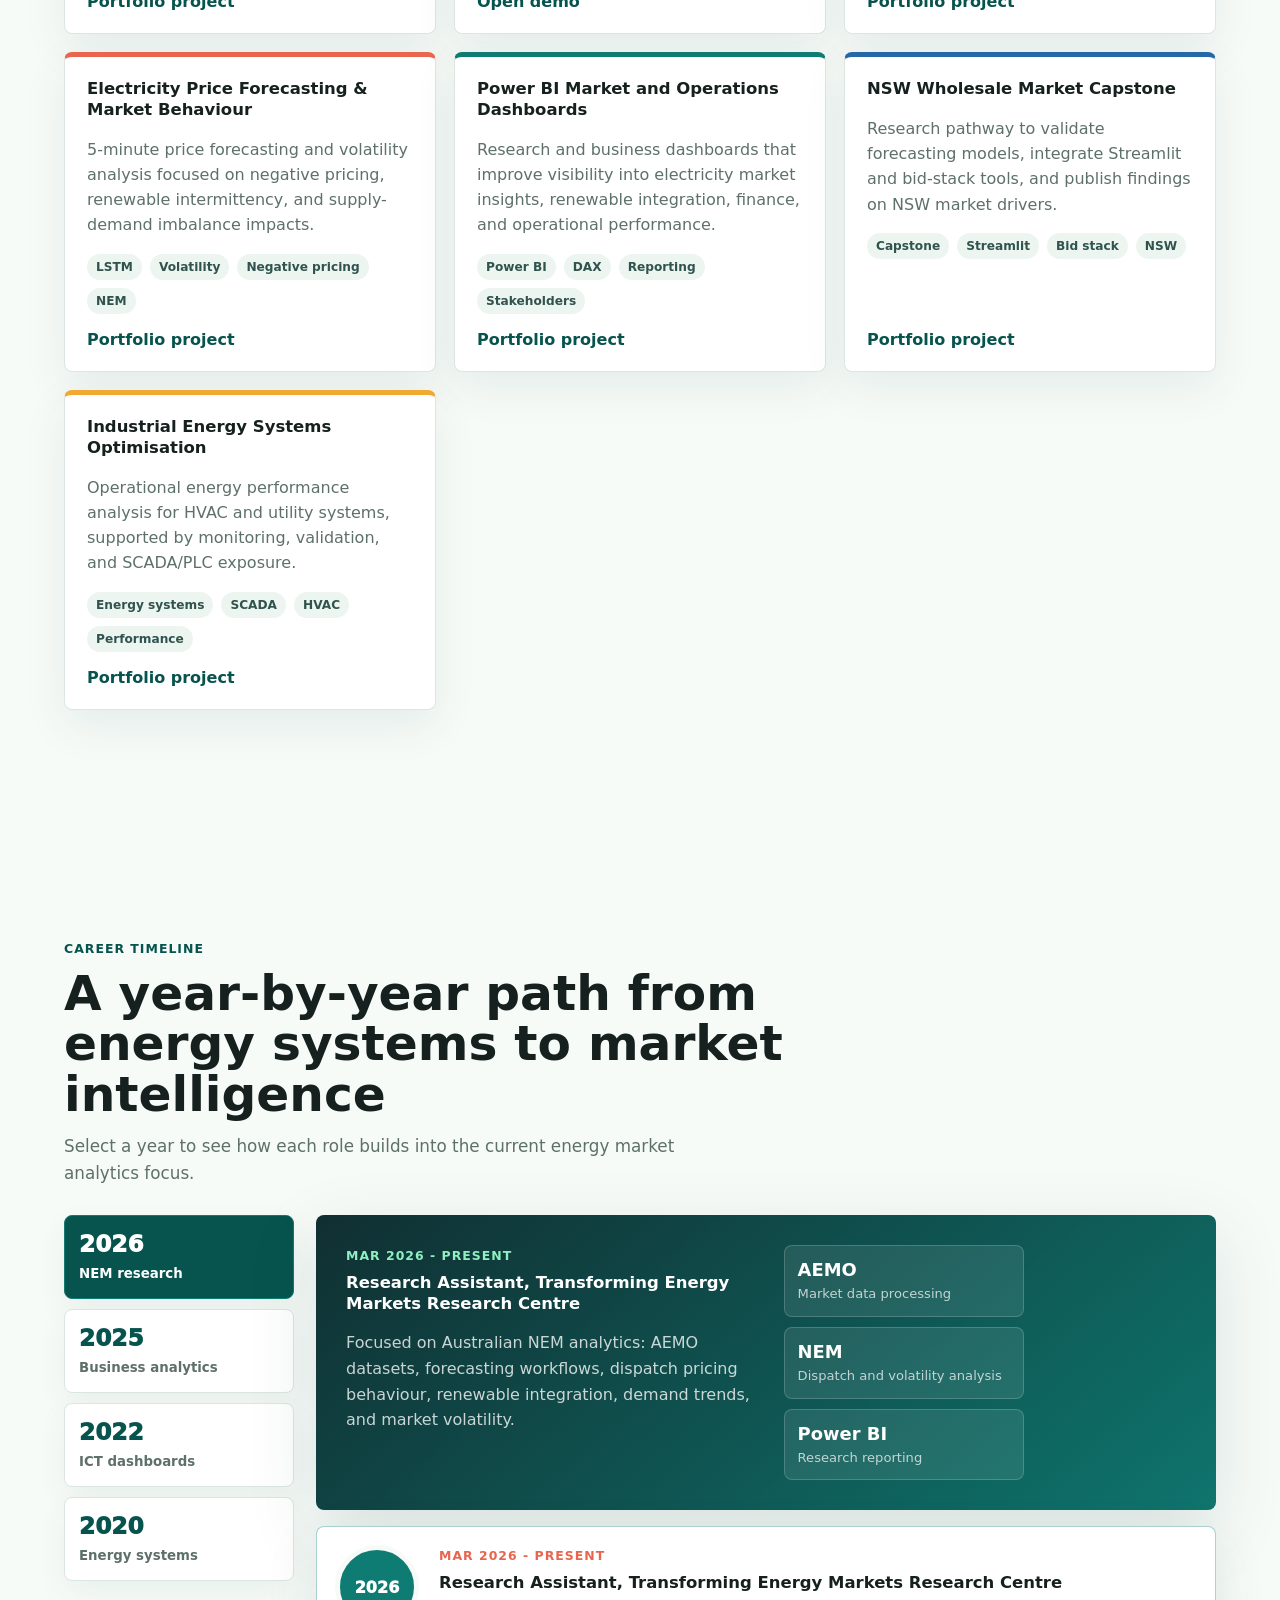
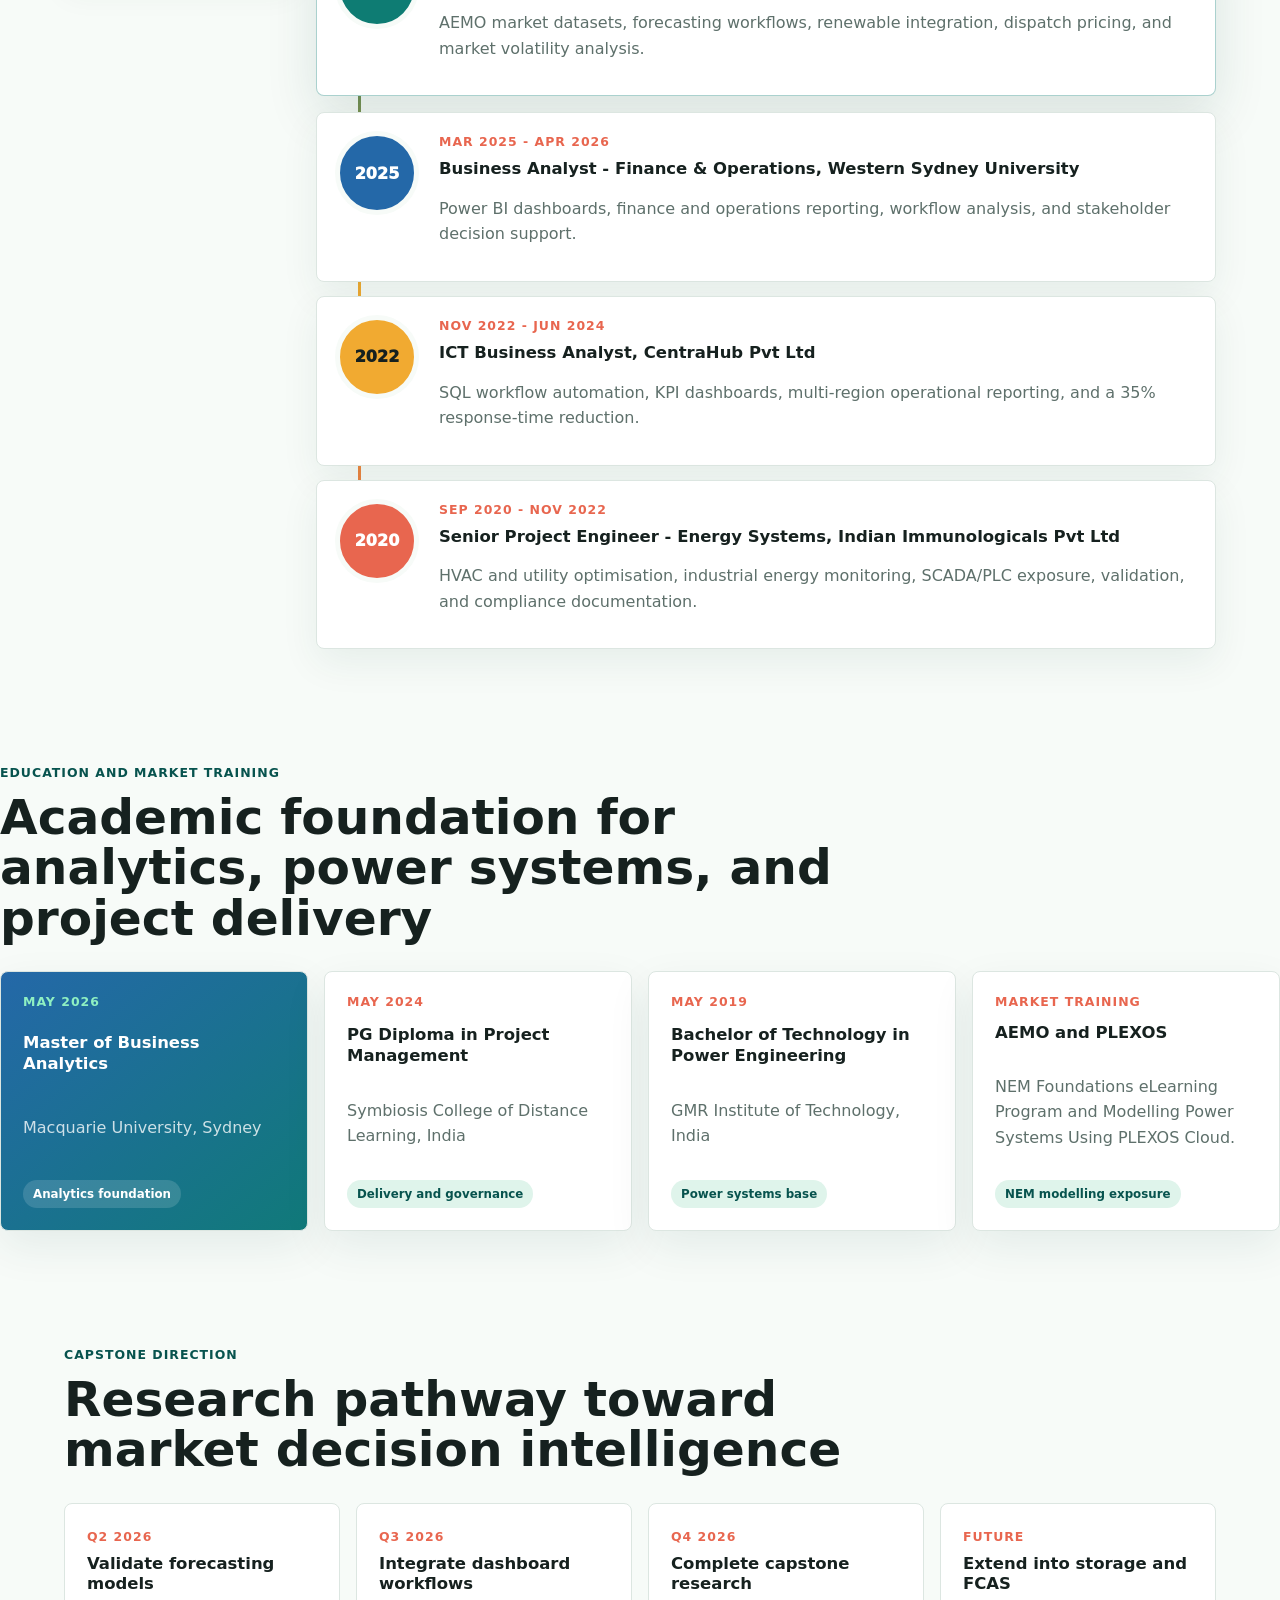
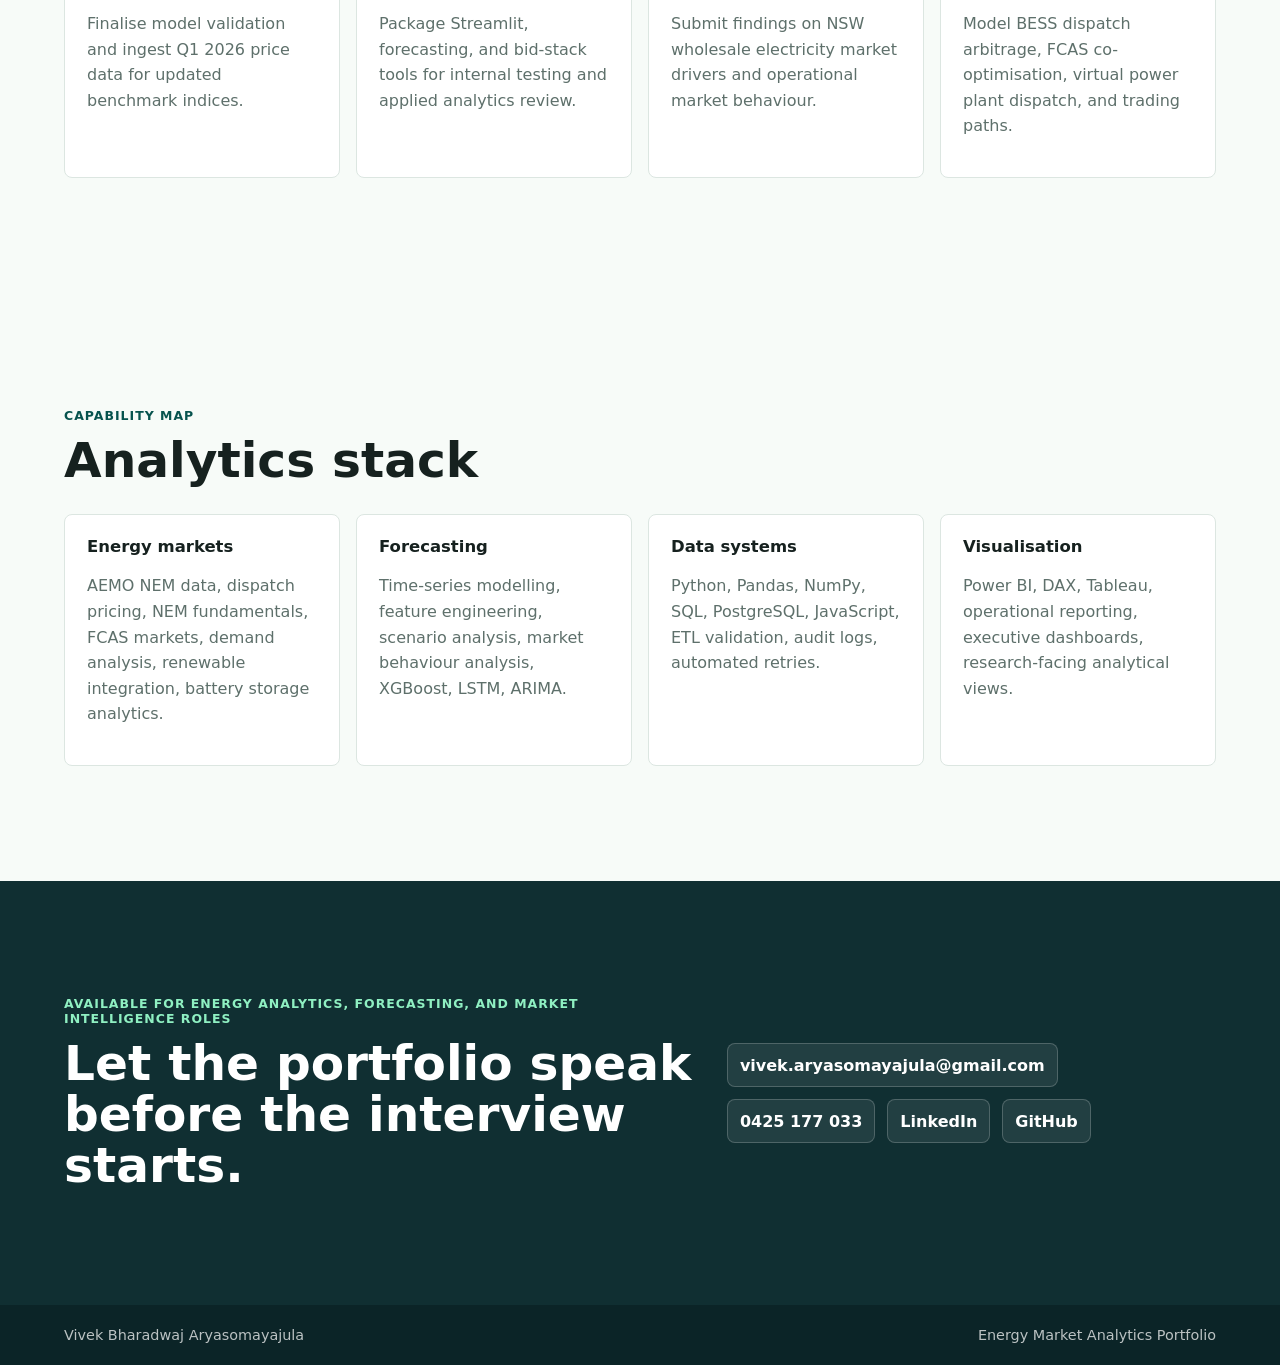
==== commit 3c5304c1: "Add interactive career timeline and education section"" ====
--- a/docs/index.html
+++ b/docs/index.html
@@ -8,7 +8,7 @@
       content="Interactive digital CV and energy market analytics portfolio for Vivek Bharadwaj Aryasomayajula."
     />
     <title>Vivek Bharadwaj | Energy Market Analytics</title>
-    <link rel="stylesheet" href="styles.css?v=dashboard-links-2" />
+    <link rel="stylesheet" href="styles.css?v=career-timeline-4" />
   </head>
   <body>
     <header class="site-header">
@@ -20,6 +20,7 @@
         <a href="#dashboards">Dashboards</a>
         <a href="#projects">Projects</a>
         <a href="#experience">Experience</a>
+        <a href="#education">Education</a>
         <a href="#roadmap">Roadmap</a>
         <a href="#contact">Contact</a>
       </nav>
@@ -101,33 +102,53 @@
 
       <section id="dashboards" class="dashboard-links-section" aria-labelledby="dashboard-links-title">
         <div class="section-heading">
-          <p class="eyebrow">Portfolio dashboard links</p>
-          <h2 id="dashboard-links-title">Open the live work and supporting portfolio material</h2>
+          <p class="eyebrow">Dashboards I built</p>
+          <h2 id="dashboard-links-title">Market analytics dashboards built around real NEM questions</h2>
         </div>
         <div class="dashboard-link-grid">
           <a class="dashboard-link-card featured" href="https://vivekarya05.github.io/nemweb-etl-pipeline/" target="_blank" rel="noreferrer">
-            <span class="link-type">Live dashboard</span>
+            <span class="link-type">Live project</span>
             <strong>AEMO NEMWeb ETL Pipeline</strong>
-            <p>Interactive showcase for the NEMWeb extraction, validation, PostgreSQL staging, and analytics workflow.</p>
-            <span class="open-link">Open dashboard</span>
+            <p>Automated NEMWeb extraction, validation, PostgreSQL staging, and analysis-ready data pipeline for market analytics workflows.</p>
+            <div class="dashboard-tags">
+              <span>AEMO data</span>
+              <span>ETL</span>
+              <span>PostgreSQL</span>
+            </div>
+            <span class="open-link">Open live project</span>
           </a>
-          <a class="dashboard-link-card" href="assets/Energy_Market_Analytics_Portfolio.pdf" target="_blank" rel="noreferrer">
-            <span class="link-type">Portfolio deck</span>
-            <strong>Energy Market Analytics Portfolio</strong>
-            <p>Project ecosystem, methodology, ETL architecture, capstone direction, and future research roadmap.</p>
-            <span class="open-link">View deck</span>
+          <a class="dashboard-link-card" href="https://vivekarya05.github.io/nem-network-constraints-price-divergence/" target="_blank" rel="noreferrer">
+            <span class="link-type">Market dashboard</span>
+            <strong>Price Divergence Dashboard</strong>
+            <p>Dashboard to identify price separation, regional divergence, volatility events, and dispatch interval behaviour across NEM regions.</p>
+            <div class="dashboard-tags">
+              <span>Price spread</span>
+              <span>Volatility</span>
+              <span>Regional analysis</span>
+            </div>
+            <span class="open-link">Open live dashboard</span>
           </a>
-          <a class="dashboard-link-card" href="assets/Vivek_Bharadwaj_CV.pdf" target="_blank" rel="noreferrer">
-            <span class="link-type">Digital CV</span>
-            <strong>Resume and Experience Snapshot</strong>
-            <p>Energy market analytics, forecasting, Power BI, SQL, PostgreSQL, and operational analytics experience.</p>
-            <span class="open-link">Open CV</span>
+          <a class="dashboard-link-card" href="https://vivekarya05.github.io/nem-generator-behaviour-market-response-intelligence/" target="_blank" rel="noreferrer">
+            <span class="link-type">Generator analytics</span>
+            <strong>Generator Analysis Dashboard</strong>
+            <p>Generation performance view covering unit behaviour, output patterns, renewable contribution, dispatch response, and market participation signals.</p>
+            <div class="dashboard-tags">
+              <span>Dispatch</span>
+              <span>Generation mix</span>
+              <span>Unit behaviour</span>
+            </div>
+            <span class="open-link">Open live dashboard</span>
           </a>
-          <a class="dashboard-link-card" href="https://github.com/Vivekarya05" target="_blank" rel="noreferrer">
-            <span class="link-type">Code portfolio</span>
-            <strong>GitHub Project Hub</strong>
-            <p>Repository profile for public analytics projects, portfolio demos, and future energy-market buildouts.</p>
-            <span class="open-link">Visit GitHub</span>
+          <a class="dashboard-link-card" href="https://vivekarya05.github.io/nem-network-constraints-price-divergence/" target="_blank" rel="noreferrer">
+            <span class="link-type">Network constraints</span>
+            <strong>Constraint Analysis Dashboard</strong>
+            <p>Analytical view for constraint impact, binding events, congestion patterns, and operational drivers affecting prices and dispatch outcomes.</p>
+            <div class="dashboard-tags">
+              <span>Constraints</span>
+              <span>Congestion</span>
+              <span>Dispatch impact</span>
+            </div>
+            <span class="open-link">Open live dashboard</span>
           </a>
         </div>
       </section>
@@ -171,43 +192,103 @@
         <div class="project-grid" id="projectGrid"></div>
       </section>
 
-      <section id="experience" class="experience-section" aria-labelledby="experience-title">
-        <div class="section-heading">
-          <p class="eyebrow">Experience</p>
-          <h2 id="experience-title">A profile built across energy systems, analytics, and operations</h2>
-        </div>
-        <div class="timeline">
-          <article>
-            <span class="timeline-date">Mar 2026 - Present</span>
-            <h3>Research Assistant, Transforming Energy Markets Research Centre</h3>
-            <p>
-              Maintains large-scale AEMO electricity datasets, supports forecasting and market modelling workflows,
-              and develops analytical reporting for renewable integration, dispatch pricing, demand trends, and market volatility.
-            </p>
-          </article>
-          <article>
-            <span class="timeline-date">Mar 2025 - Apr 2026</span>
-            <h3>Business Analyst - Finance & Operations, Western Sydney University</h3>
-            <p>
-              Built Power BI dashboards for financial and operational visibility, analysed workflows, and supported
-              stakeholder decision-making with data-driven insights.
-            </p>
-          </article>
-          <article>
-            <span class="timeline-date">Nov 2022 - Jun 2024</span>
-            <h3>ICT Business Analyst, CentraHub Pvt Ltd</h3>
-            <p>
-              Automated SQL-driven workflows, reduced response times by 35%, and delivered KPI dashboards across
-              India, Middle East, and Canada operations.
-            </p>
-          </article>
-          <article>
-            <span class="timeline-date">Sep 2020 - Nov 2022</span>
-            <h3>Senior Project Engineer - Energy Systems, Indian Immunologicals Pvt Ltd</h3>
-            <p>
-              Optimised HVAC and energy-intensive utilities, monitored industrial energy performance, and worked with
-              SCADA/PLC systems for operations and compliance.
-            </p>
+      <section id="experience" class="experience-section career-section" aria-labelledby="experience-title">
+        <div class="section-heading">
+          <p class="eyebrow">Career timeline</p>
+          <h2 id="experience-title">A year-by-year path from energy systems to market intelligence</h2>
+          <p class="section-intro">
+            Select a year to see how each role builds into the current energy market analytics focus.
+          </p>
+        </div>
+        <div class="career-visual">
+          <div class="career-year-rail" role="tablist" aria-label="Career years">
+            <button class="career-year-tab active" type="button" data-career="2026" role="tab" aria-selected="true">
+              <span>2026</span>
+              <small>NEM research</small>
+            </button>
+            <button class="career-year-tab" type="button" data-career="2025" role="tab" aria-selected="false">
+              <span>2025</span>
+              <small>Business analytics</small>
+            </button>
+            <button class="career-year-tab" type="button" data-career="2022" role="tab" aria-selected="false">
+              <span>2022</span>
+              <small>ICT dashboards</small>
+            </button>
+            <button class="career-year-tab" type="button" data-career="2020" role="tab" aria-selected="false">
+              <span>2020</span>
+              <small>Energy systems</small>
+            </button>
+          </div>
+
+          <div class="career-main">
+            <article class="career-focus-card" id="careerFocus" aria-live="polite"></article>
+            <div class="career-path" aria-label="Career progression">
+              <article class="career-node active" data-career="2026">
+                <span class="career-year">2026</span>
+                <div>
+                  <span class="timeline-date">Mar 2026 - Present</span>
+                  <h3>Research Assistant, Transforming Energy Markets Research Centre</h3>
+                  <p>AEMO market datasets, forecasting workflows, renewable integration, dispatch pricing, and market volatility analysis.</p>
+                </div>
+              </article>
+              <article class="career-node" data-career="2025">
+                <span class="career-year">2025</span>
+                <div>
+                  <span class="timeline-date">Mar 2025 - Apr 2026</span>
+                  <h3>Business Analyst - Finance & Operations, Western Sydney University</h3>
+                  <p>Power BI dashboards, finance and operations reporting, workflow analysis, and stakeholder decision support.</p>
+                </div>
+              </article>
+              <article class="career-node" data-career="2022">
+                <span class="career-year">2022</span>
+                <div>
+                  <span class="timeline-date">Nov 2022 - Jun 2024</span>
+                  <h3>ICT Business Analyst, CentraHub Pvt Ltd</h3>
+                  <p>SQL workflow automation, KPI dashboards, multi-region operational reporting, and a 35% response-time reduction.</p>
+                </div>
+              </article>
+              <article class="career-node" data-career="2020">
+                <span class="career-year">2020</span>
+                <div>
+                  <span class="timeline-date">Sep 2020 - Nov 2022</span>
+                  <h3>Senior Project Engineer - Energy Systems, Indian Immunologicals Pvt Ltd</h3>
+                  <p>HVAC and utility optimisation, industrial energy monitoring, SCADA/PLC exposure, validation, and compliance documentation.</p>
+                </div>
+              </article>
+            </div>
+          </div>
+        </div>
+      </section>
+
+      <section id="education" class="education-section" aria-labelledby="education-title">
+        <div class="section-heading">
+          <p class="eyebrow">Education and market training</p>
+          <h2 id="education-title">Academic foundation for analytics, power systems, and project delivery</h2>
+        </div>
+        <div class="education-grid">
+          <article class="education-card featured">
+            <span class="education-year">May 2026</span>
+            <h3>Master of Business Analytics</h3>
+            <p>Macquarie University, Sydney</p>
+            <span class="education-tag">Analytics foundation</span>
+          </article>
+          <article class="education-card">
+            <span class="education-year">May 2024</span>
+            <h3>PG Diploma in Project Management</h3>
+            <p>Symbiosis College of Distance Learning, India</p>
+            <span class="education-tag">Delivery and governance</span>
+          </article>
+          <article class="education-card">
+            <span class="education-year">May 2019</span>
+            <h3>Bachelor of Technology in Power Engineering</h3>
+            <p>GMR Institute of Technology, India</p>
+            <span class="education-tag">Power systems base</span>
+          </article>
+          <article class="education-card training">
+            <span class="education-year">Market training</span>
+            <h3>AEMO and PLEXOS</h3>
+            <p>NEM Foundations eLearning Program and Modelling Power Systems Using PLEXOS Cloud.</p>
+            <span class="education-tag">NEM modelling exposure</span>
           </article>
         </div>
       </section>
@@ -285,6 +366,6 @@
       <span>Energy Market Analytics Portfolio</span>
     </footer>
 
-    <script src="app.js?v=dashboard-links-2"></script>
+    <script src="app.js?v=career-timeline-4"></script>
   </body>
 </html>
--- a/docs/styles.css
+++ b/docs/styles.css
@@ -363,6 +363,7 @@
 }
 
 .lab-section,
+.dashboard-links-section,
 .projects-section,
 .experience-section,
 .roadmap-section,
@@ -374,6 +375,106 @@
 .section-heading {
   max-width: 900px;
   margin-bottom: 28px;
+}
+
+.section-intro {
+  max-width: 680px;
+  margin: 14px 0 0;
+  color: var(--muted);
+  font-size: 1.05rem;
+  line-height: 1.6;
+}
+
+.dashboard-links-section {
+  padding-top: clamp(52px, 7vw, 88px);
+}
+
+.dashboard-link-grid {
+  display: grid;
+  grid-template-columns: repeat(4, minmax(0, 1fr));
+  gap: 16px;
+}
+
+.dashboard-link-card {
+  display: grid;
+  min-height: 270px;
+  align-content: space-between;
+  padding: 22px;
+  border: 1px solid var(--line);
+  border-radius: var(--radius);
+  background: var(--white);
+  box-shadow: 0 16px 44px rgba(14, 65, 59, 0.08);
+}
+
+.dashboard-link-card:hover {
+  transform: translateY(-3px);
+  border-color: rgba(14, 124, 115, 0.32);
+  box-shadow: 0 22px 56px rgba(14, 65, 59, 0.14);
+}
+
+.dashboard-link-card.featured {
+  background:
+    linear-gradient(140deg, rgba(14, 124, 115, 0.95), rgba(36, 104, 168, 0.88)),
+    var(--teal-dark);
+  color: white;
+}
+
+.dashboard-link-card p {
+  color: var(--muted);
+  line-height: 1.58;
+}
+
+.dashboard-link-card.featured p {
+  color: rgba(255, 255, 255, 0.78);
+}
+
+.link-type {
+  display: inline-flex;
+  width: fit-content;
+  margin-bottom: 16px;
+  border-radius: 999px;
+  background: var(--mint);
+  color: var(--teal-dark);
+  padding: 7px 10px;
+  font-size: 0.74rem;
+  font-weight: 900;
+  letter-spacing: 0.08em;
+  text-transform: uppercase;
+}
+
+.dashboard-link-card.featured .link-type {
+  background: rgba(255, 255, 255, 0.14);
+  color: white;
+}
+
+.open-link {
+  color: var(--teal-dark);
+  font-weight: 900;
+}
+
+.dashboard-link-card.featured .open-link {
+  color: white;
+}
+
+.dashboard-tags {
+  display: flex;
+  flex-wrap: wrap;
+  gap: 8px;
+  margin: 18px 0;
+}
+
+.dashboard-tags span {
+  border-radius: 999px;
+  background: #edf5f1;
+  color: #30534d;
+  padding: 6px 9px;
+  font-size: 0.74rem;
+  font-weight: 850;
+}
+
+.dashboard-link-card.featured .dashboard-tags span {
+  background: rgba(255, 255, 255, 0.14);
+  color: white;
 }
 
 .lab-grid {
@@ -529,28 +630,179 @@
   font-weight: 900;
 }
 
-.timeline {
-  display: grid;
-  gap: 16px;
-}
-
-.timeline article {
+.career-visual {
+  display: grid;
+  grid-template-columns: 230px minmax(0, 1fr);
+  gap: 22px;
+}
+
+.career-year-rail {
+  display: grid;
+  gap: 10px;
+  align-content: start;
+}
+
+.career-year-tab {
+  display: grid;
+  gap: 6px;
+  min-height: 84px;
+  border: 1px solid var(--line);
+  border-radius: var(--radius);
+  background: var(--white);
+  color: var(--ink);
+  padding: 14px;
+  text-align: left;
+  cursor: pointer;
+  box-shadow: 0 12px 32px rgba(14, 65, 59, 0.06);
+}
+
+.career-year-tab span {
+  color: var(--teal-dark);
+  font-size: 1.45rem;
+  font-weight: 950;
+}
+
+.career-year-tab small {
+  color: var(--muted);
+  font-weight: 850;
+}
+
+.career-year-tab.active {
+  border-color: var(--teal);
+  background: var(--teal-dark);
+  color: white;
+}
+
+.career-year-tab.active span,
+.career-year-tab.active small {
+  color: white;
+}
+
+.career-main {
+  display: grid;
+  gap: 18px;
+}
+
+.career-focus-card {
+  display: grid;
+  grid-template-columns: minmax(0, 0.72fr) minmax(240px, 0.28fr);
+  gap: 20px;
+  min-height: 270px;
+  border-radius: var(--radius);
+  padding: clamp(20px, 3vw, 30px);
+  background:
+    linear-gradient(140deg, rgba(16, 47, 50, 0.97), rgba(14, 124, 115, 0.9)),
+    #102f32;
+  color: white;
+  box-shadow: var(--shadow);
+}
+
+.career-focus-card p {
+  color: rgba(255, 255, 255, 0.78);
+  line-height: 1.6;
+}
+
+.career-focus-card .timeline-date {
+  color: #8ff0c2;
+}
+
+.career-kpi-grid {
+  display: grid;
+  gap: 10px;
+}
+
+.career-kpi {
+  border: 1px solid rgba(255, 255, 255, 0.18);
+  border-radius: var(--radius);
+  padding: 13px;
+  background: rgba(255, 255, 255, 0.09);
+}
+
+.career-kpi strong,
+.career-kpi span {
+  display: block;
+}
+
+.career-kpi strong {
+  font-size: 1.12rem;
+}
+
+.career-kpi span {
+  margin-top: 5px;
+  color: rgba(255, 255, 255, 0.72);
+  font-size: 0.82rem;
+  line-height: 1.35;
+}
+
+.career-path {
   position: relative;
-  padding: 24px 24px 24px 34px;
-  border: 1px solid var(--line);
-  border-radius: var(--radius);
-  background: var(--white);
-}
-
-.timeline article::before {
+  display: grid;
+  gap: 14px;
+}
+
+.career-path::before {
   content: "";
   position: absolute;
-  top: 26px;
-  left: 16px;
-  width: 8px;
-  height: calc(100% - 52px);
+  top: 18px;
+  bottom: 18px;
+  left: 42px;
+  width: 3px;
+  border-radius: 999px;
+  background: linear-gradient(180deg, var(--teal), var(--amber), var(--coral));
+}
+
+.career-node {
+  position: relative;
+  display: grid;
+  grid-template-columns: 86px minmax(0, 1fr);
+  gap: 18px;
+  align-items: stretch;
+  min-height: 128px;
+  border: 1px solid var(--line);
+  border-radius: var(--radius);
+  background: var(--white);
+  padding: 18px;
+  cursor: pointer;
+  box-shadow: 0 14px 38px rgba(14, 65, 59, 0.07);
+  transition:
+    transform 160ms ease,
+    box-shadow 160ms ease,
+    border-color 160ms ease;
+}
+
+.career-node:hover,
+.career-node.active {
+  transform: translateY(-2px);
+  border-color: rgba(14, 124, 115, 0.35);
+  box-shadow: 0 20px 52px rgba(14, 65, 59, 0.12);
+}
+
+.career-year {
+  position: relative;
+  z-index: 1;
+  display: grid;
+  width: 84px;
+  height: 84px;
+  place-items: center;
+  border: 5px solid var(--paper);
   border-radius: 999px;
   background: var(--teal);
+  color: white;
+  font-size: 1rem;
+  font-weight: 950;
+}
+
+.career-node:nth-child(2) .career-year {
+  background: var(--blue);
+}
+
+.career-node:nth-child(3) .career-year {
+  background: var(--amber);
+  color: var(--ink);
+}
+
+.career-node:nth-child(4) .career-year {
+  background: var(--coral);
 }
 
 .timeline-date,
@@ -565,10 +817,68 @@
 }
 
 .timeline p,
+.career-node p,
 .roadmap p,
-.skill-matrix p {
+.skill-matrix p,
+.education-card p {
   color: var(--muted);
   line-height: 1.6;
+}
+
+.education-grid {
+  display: grid;
+  grid-template-columns: repeat(4, minmax(0, 1fr));
+  gap: 16px;
+}
+
+.education-card {
+  display: grid;
+  min-height: 260px;
+  align-content: space-between;
+  border: 1px solid var(--line);
+  border-radius: var(--radius);
+  background: var(--white);
+  padding: 22px;
+  box-shadow: 0 16px 44px rgba(14, 65, 59, 0.08);
+}
+
+.education-card.featured {
+  background:
+    linear-gradient(140deg, rgba(36, 104, 168, 0.94), rgba(14, 124, 115, 0.88)),
+    var(--blue);
+  color: white;
+}
+
+.education-card.featured p {
+  color: rgba(255, 255, 255, 0.78);
+}
+
+.education-year {
+  color: var(--coral);
+  font-size: 0.78rem;
+  font-weight: 900;
+  letter-spacing: 0.08em;
+  text-transform: uppercase;
+}
+
+.education-card.featured .education-year {
+  color: #8ff0c2;
+}
+
+.education-tag {
+  display: inline-flex;
+  width: fit-content;
+  border-radius: 999px;
+  background: var(--mint);
+  color: var(--teal-dark);
+  padding: 7px 10px;
+  font-size: 0.74rem;
+  font-weight: 900;
+}
+
+.education-card.featured .education-tag {
+  background: rgba(255, 255, 255, 0.14);
+  color: white;
 }
 
 .roadmap {
@@ -637,6 +947,7 @@
 @media (max-width: 1120px) {
   .dashboard-hero,
   .lab-panel,
+  .career-focus-card,
   .contact-section {
     grid-template-columns: 1fr;
   }
@@ -647,7 +958,9 @@
 
   .project-grid,
   .roadmap,
-  .skill-matrix {
+  .skill-matrix,
+  .education-grid,
+  .dashboard-link-grid {
     grid-template-columns: repeat(2, minmax(0, 1fr));
   }
 
@@ -665,8 +978,9 @@
 
   .nav-links {
     width: 100%;
-    justify-content: space-between;
-    gap: 8px;
+    flex-wrap: wrap;
+    justify-content: flex-start;
+    gap: 8px 18px;
     font-size: 0.84rem;
   }
 
@@ -683,12 +997,23 @@
   .project-grid,
   .roadmap,
   .skill-matrix,
+  .education-grid,
+  .dashboard-link-grid,
   .metrics-band,
   .lab-grid,
+  .career-visual,
   .process-flow {
     grid-template-columns: 1fr;
   }
 
+  .career-node {
+    grid-template-columns: 1fr;
+  }
+
+  .career-path::before {
+    display: none;
+  }
+
   .lab-panel {
     padding: 18px;
   }
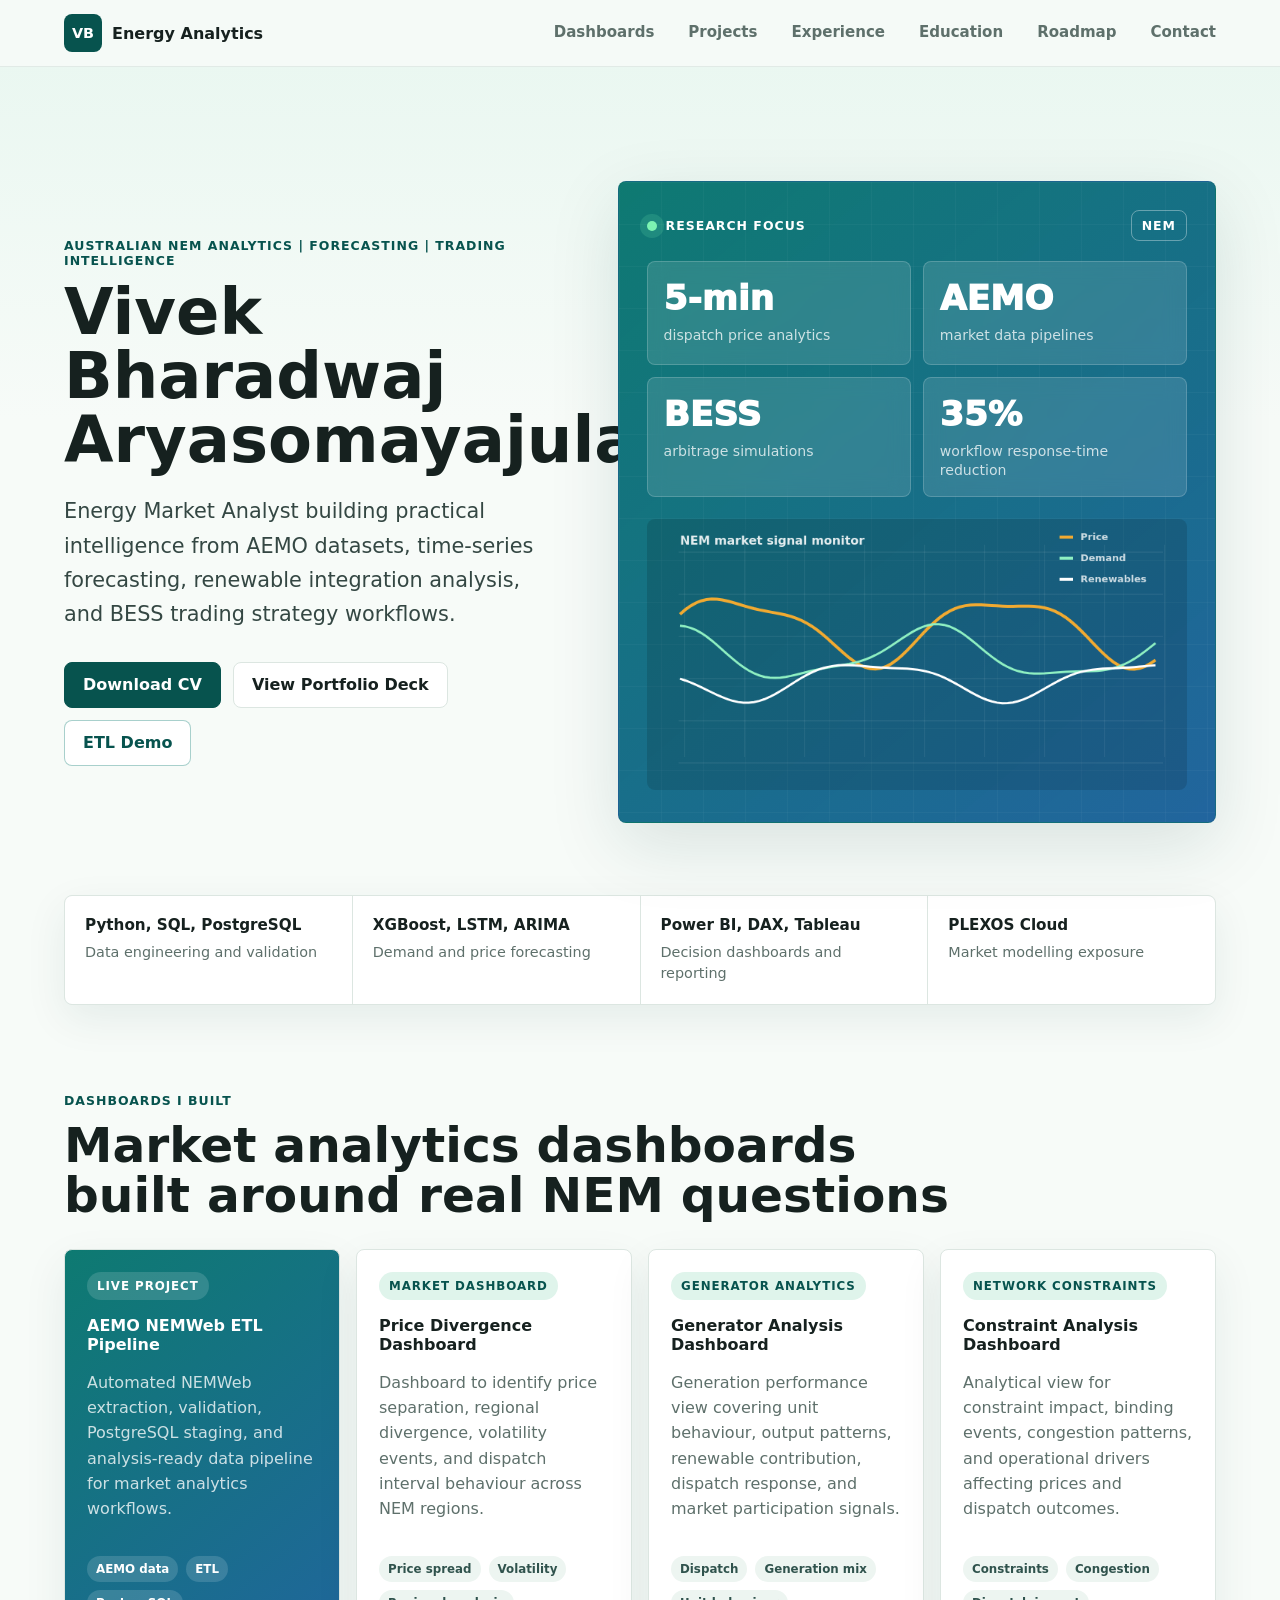
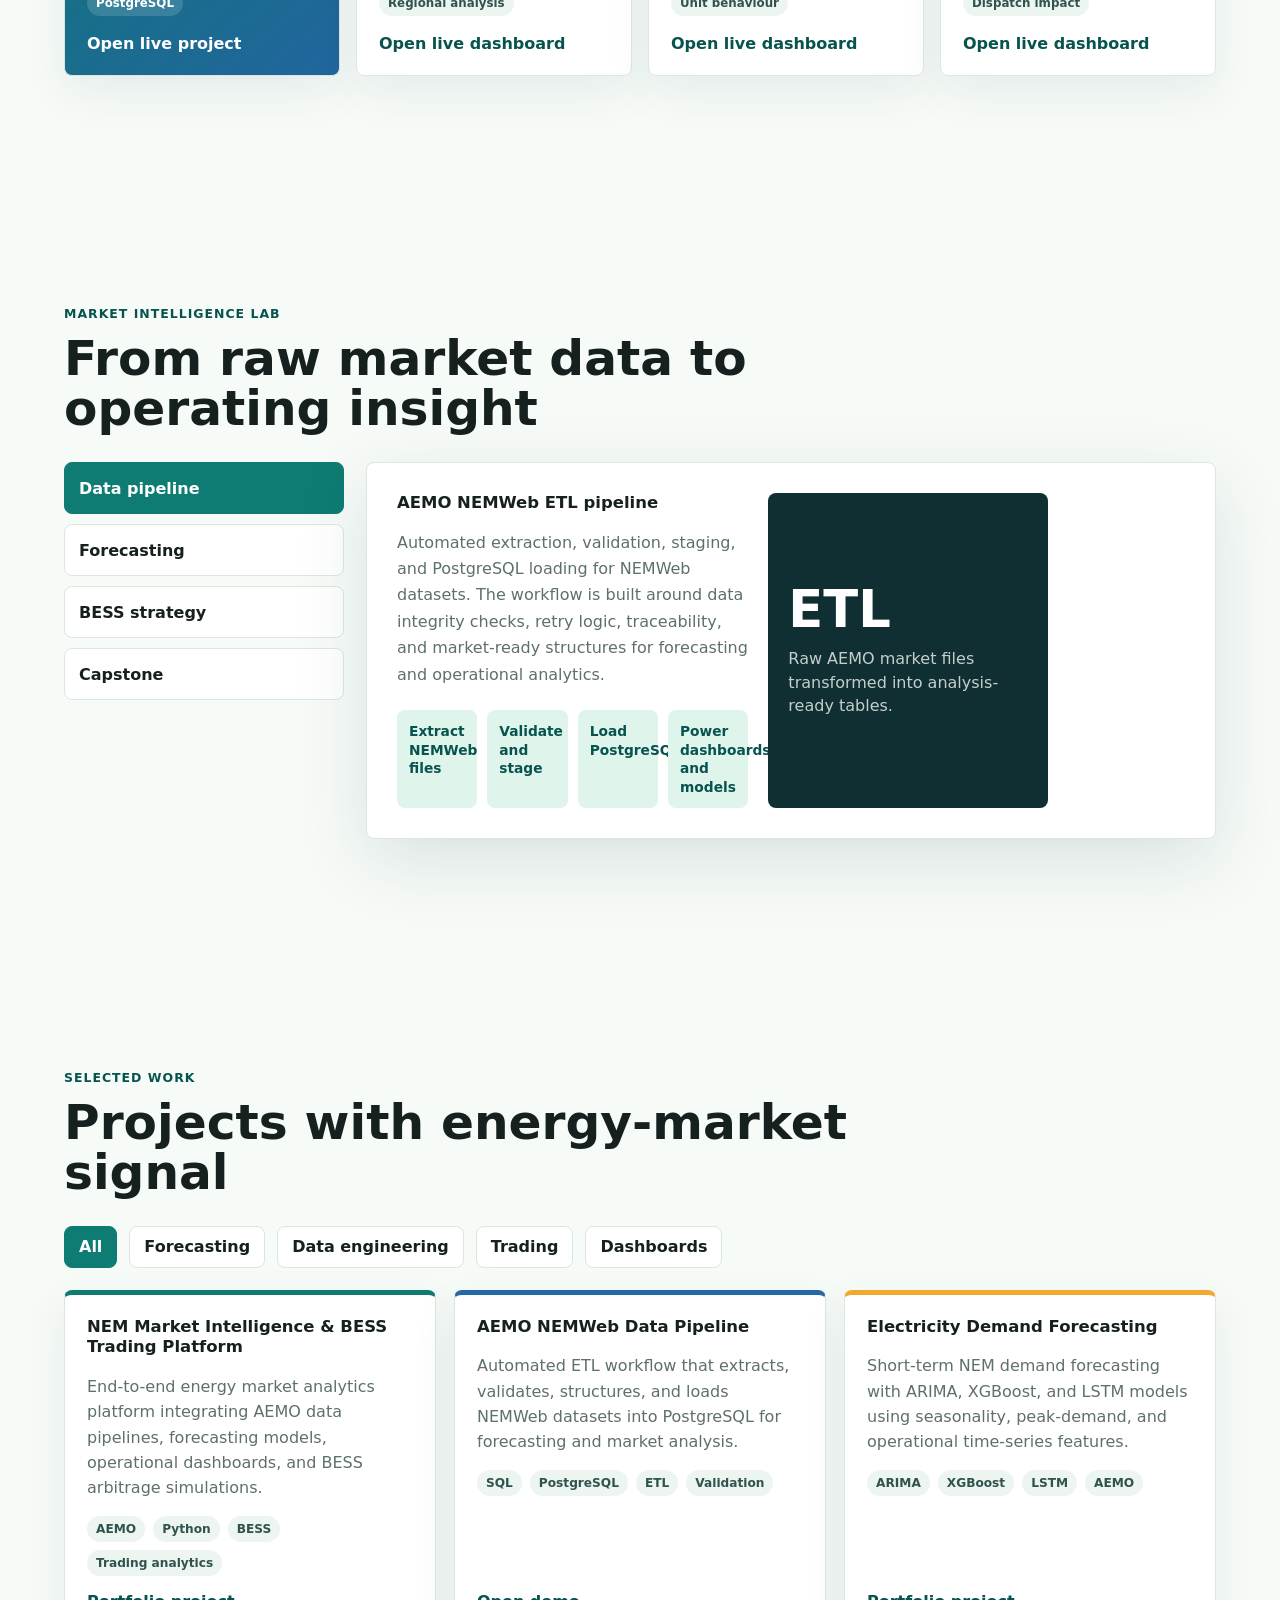
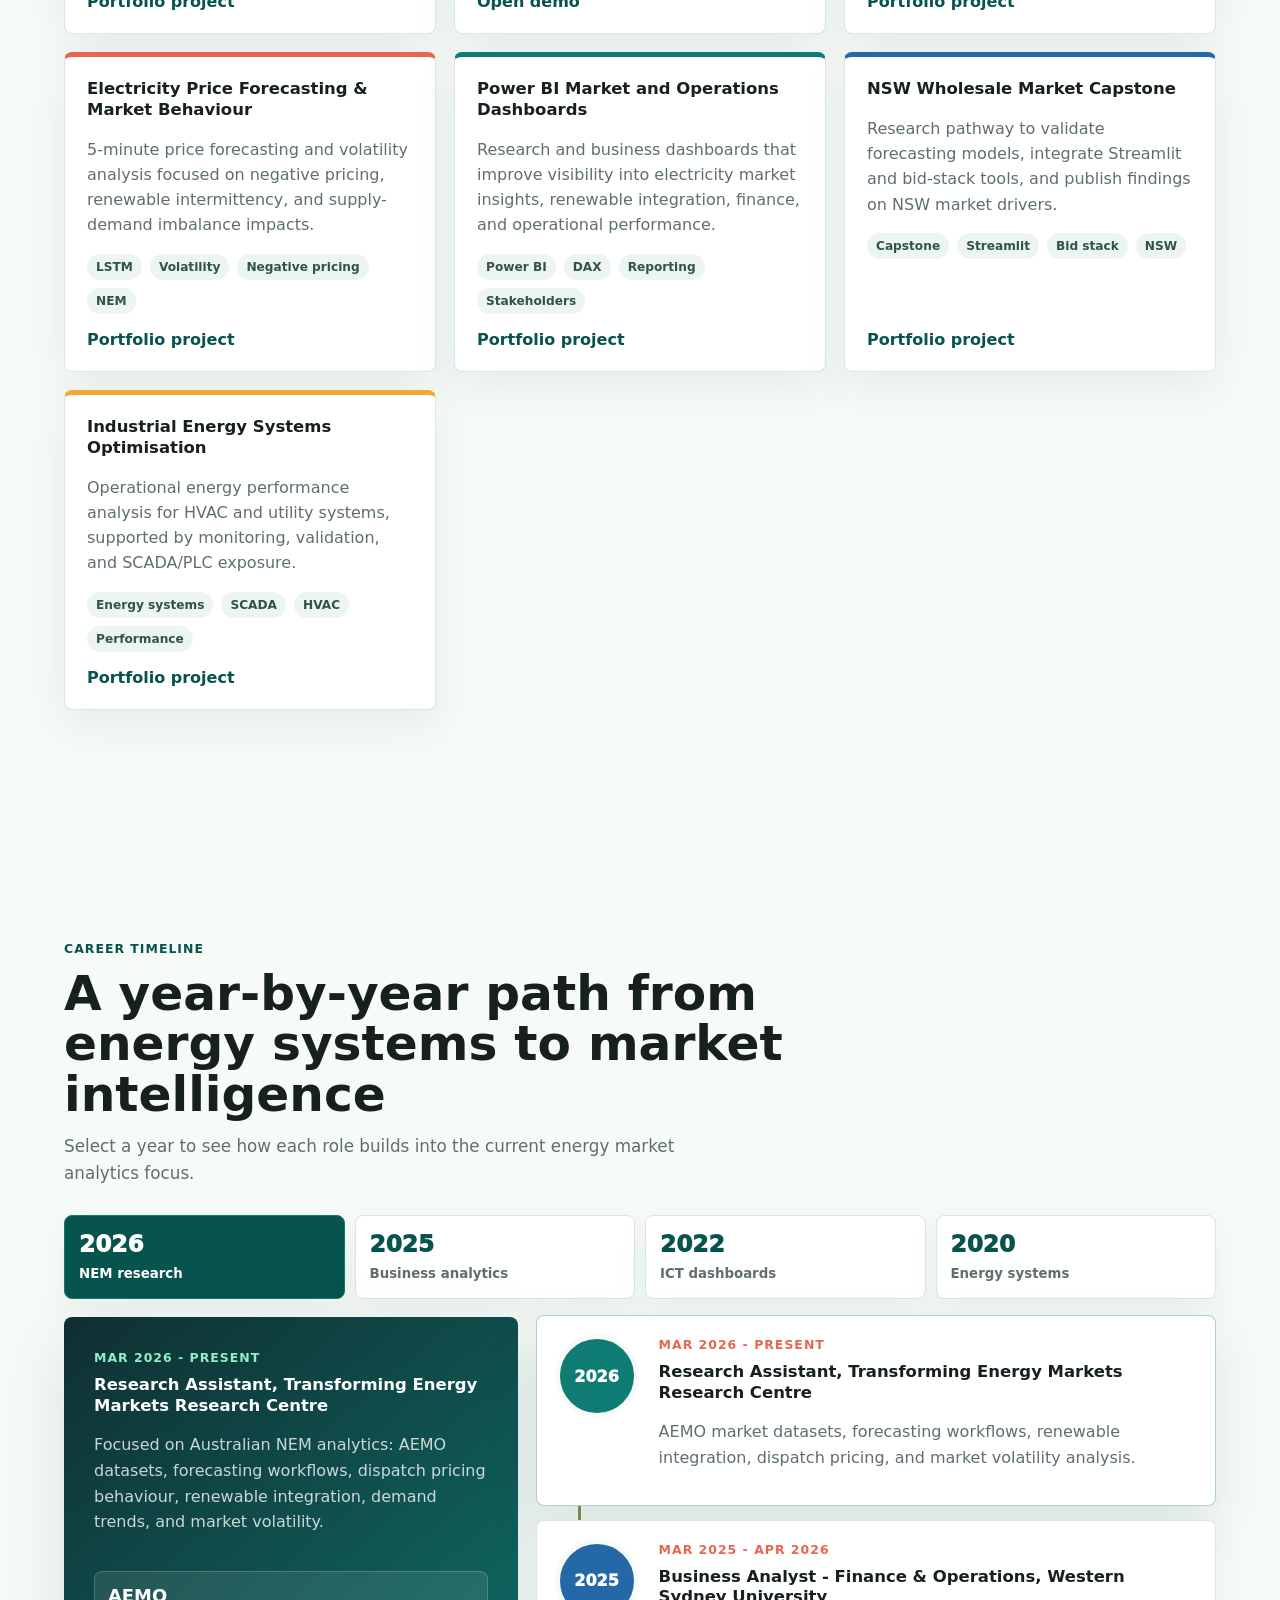
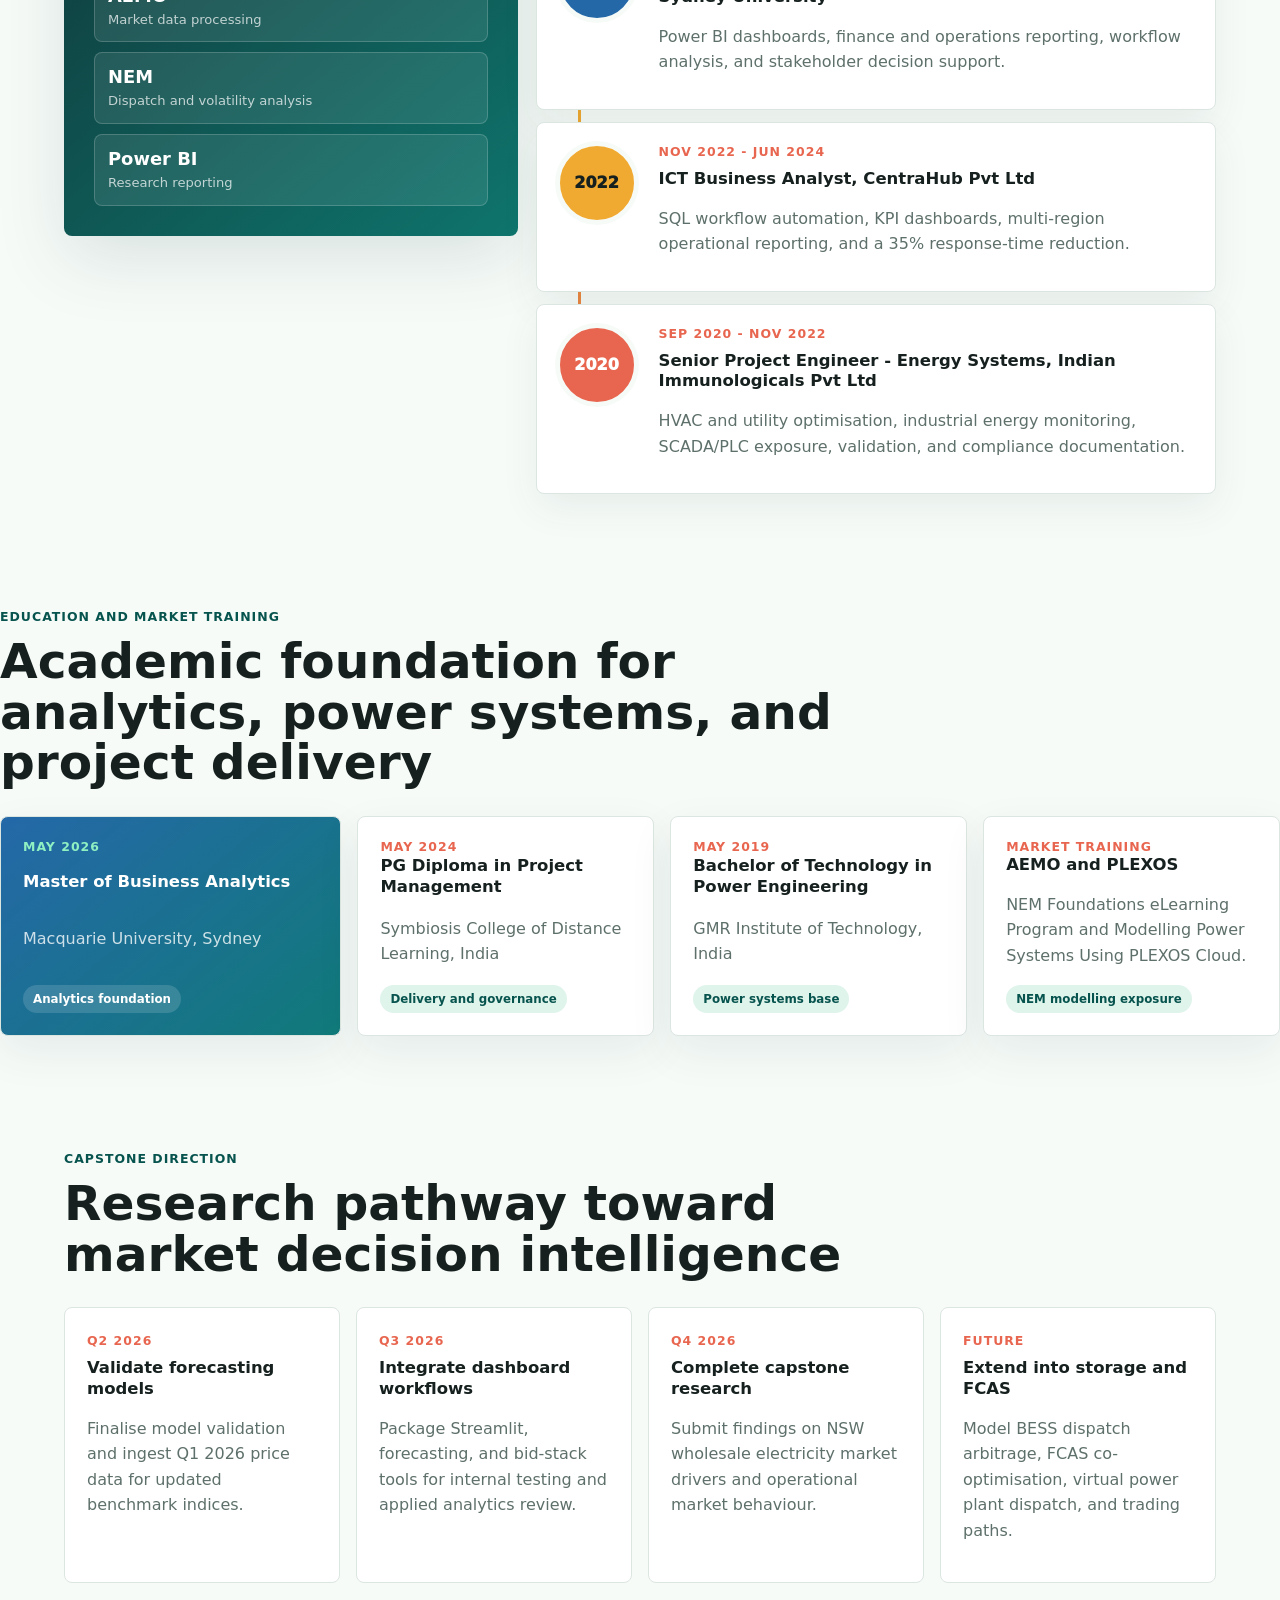
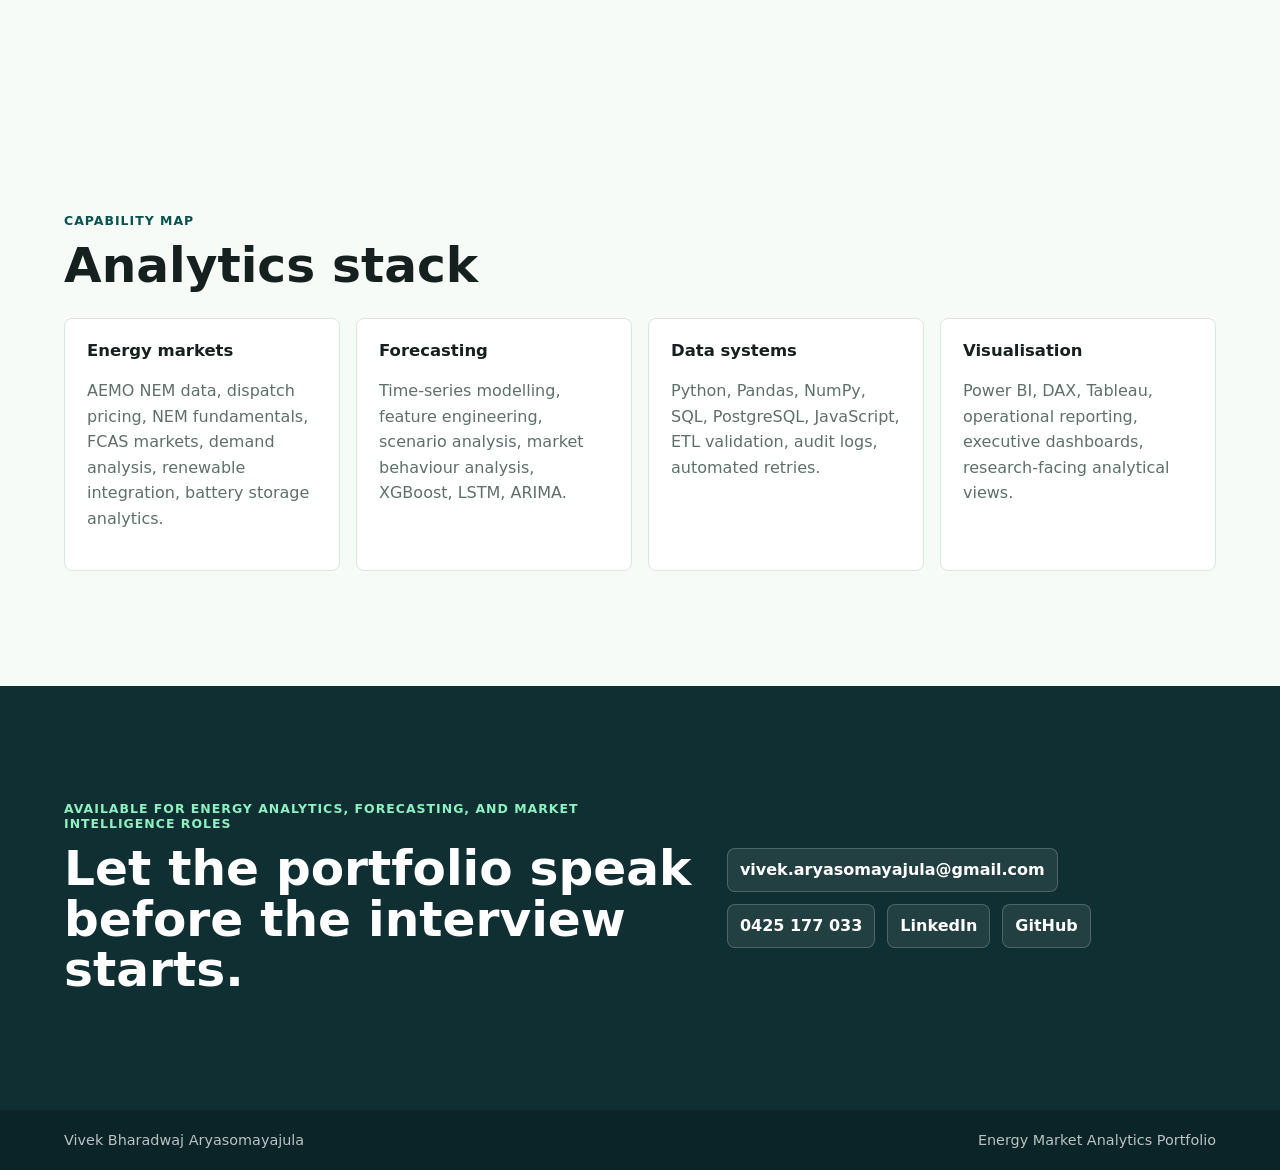
==== commit 508168df: "Polish career timeline and education layout" ====
--- a/docs/index.html
+++ b/docs/index.html
@@ -8,7 +8,7 @@
       content="Interactive digital CV and energy market analytics portfolio for Vivek Bharadwaj Aryasomayajula."
     />
     <title>Vivek Bharadwaj | Energy Market Analytics</title>
-    <link rel="stylesheet" href="styles.css?v=career-timeline-4" />
+    <link rel="stylesheet" href="styles.css?v=career-polish-5" />
   </head>
   <body>
     <header class="site-header">
@@ -366,6 +366,6 @@
       <span>Energy Market Analytics Portfolio</span>
     </footer>
 
-    <script src="app.js?v=career-timeline-4"></script>
+    <script src="app.js?v=career-polish-5"></script>
   </body>
 </html>
--- a/docs/styles.css
+++ b/docs/styles.css
@@ -372,6 +372,17 @@
   padding: clamp(62px, 9vw, 120px) clamp(18px, 5vw, 72px);
 }
 
+.lab-section,
+.dashboard-links-section,
+.projects-section,
+.experience-section,
+.roadmap-section,
+.skills-section,
+.education-section {
+  width: min(100%, 1560px);
+  margin-inline: auto;
+}
+
 .section-heading {
   max-width: 900px;
   margin-bottom: 28px;
@@ -632,14 +643,13 @@
 
 .career-visual {
   display: grid;
-  grid-template-columns: 230px minmax(0, 1fr);
-  gap: 22px;
+  gap: 18px;
 }
 
 .career-year-rail {
   display: grid;
+  grid-template-columns: repeat(4, minmax(0, 1fr));
   gap: 10px;
-  align-content: start;
 }
 
 .career-year-tab {
@@ -680,14 +690,18 @@
 
 .career-main {
   display: grid;
+  grid-template-columns: minmax(320px, 0.8fr) minmax(0, 1.2fr);
   gap: 18px;
+  align-items: start;
 }
 
 .career-focus-card {
-  display: grid;
-  grid-template-columns: minmax(0, 0.72fr) minmax(240px, 0.28fr);
+  position: sticky;
+  top: 92px;
+  display: grid;
+  grid-template-columns: 1fr;
   gap: 20px;
-  min-height: 270px;
+  min-height: 420px;
   border-radius: var(--radius);
   padding: clamp(20px, 3vw, 30px);
   background:
@@ -737,7 +751,7 @@
 .career-path {
   position: relative;
   display: grid;
-  gap: 14px;
+  gap: 12px;
 }
 
 .career-path::before {
@@ -757,7 +771,7 @@
   grid-template-columns: 86px minmax(0, 1fr);
   gap: 18px;
   align-items: stretch;
-  min-height: 128px;
+  min-height: 118px;
   border: 1px solid var(--line);
   border-radius: var(--radius);
   background: var(--white);
@@ -827,13 +841,13 @@
 
 .education-grid {
   display: grid;
-  grid-template-columns: repeat(4, minmax(0, 1fr));
+  grid-template-columns: minmax(280px, 1.15fr) repeat(3, minmax(230px, 1fr));
   gap: 16px;
 }
 
 .education-card {
   display: grid;
-  min-height: 260px;
+  min-height: 220px;
   align-content: space-between;
   border: 1px solid var(--line);
   border-radius: var(--radius);
@@ -948,8 +962,15 @@
   .dashboard-hero,
   .lab-panel,
   .career-focus-card,
+  .career-main,
   .contact-section {
     grid-template-columns: 1fr;
+  }
+
+  .career-focus-card {
+    position: relative;
+    top: auto;
+    min-height: 0;
   }
 
   .market-console {
@@ -1002,6 +1023,7 @@
   .metrics-band,
   .lab-grid,
   .career-visual,
+  .career-year-rail,
   .process-flow {
     grid-template-columns: 1fr;
   }
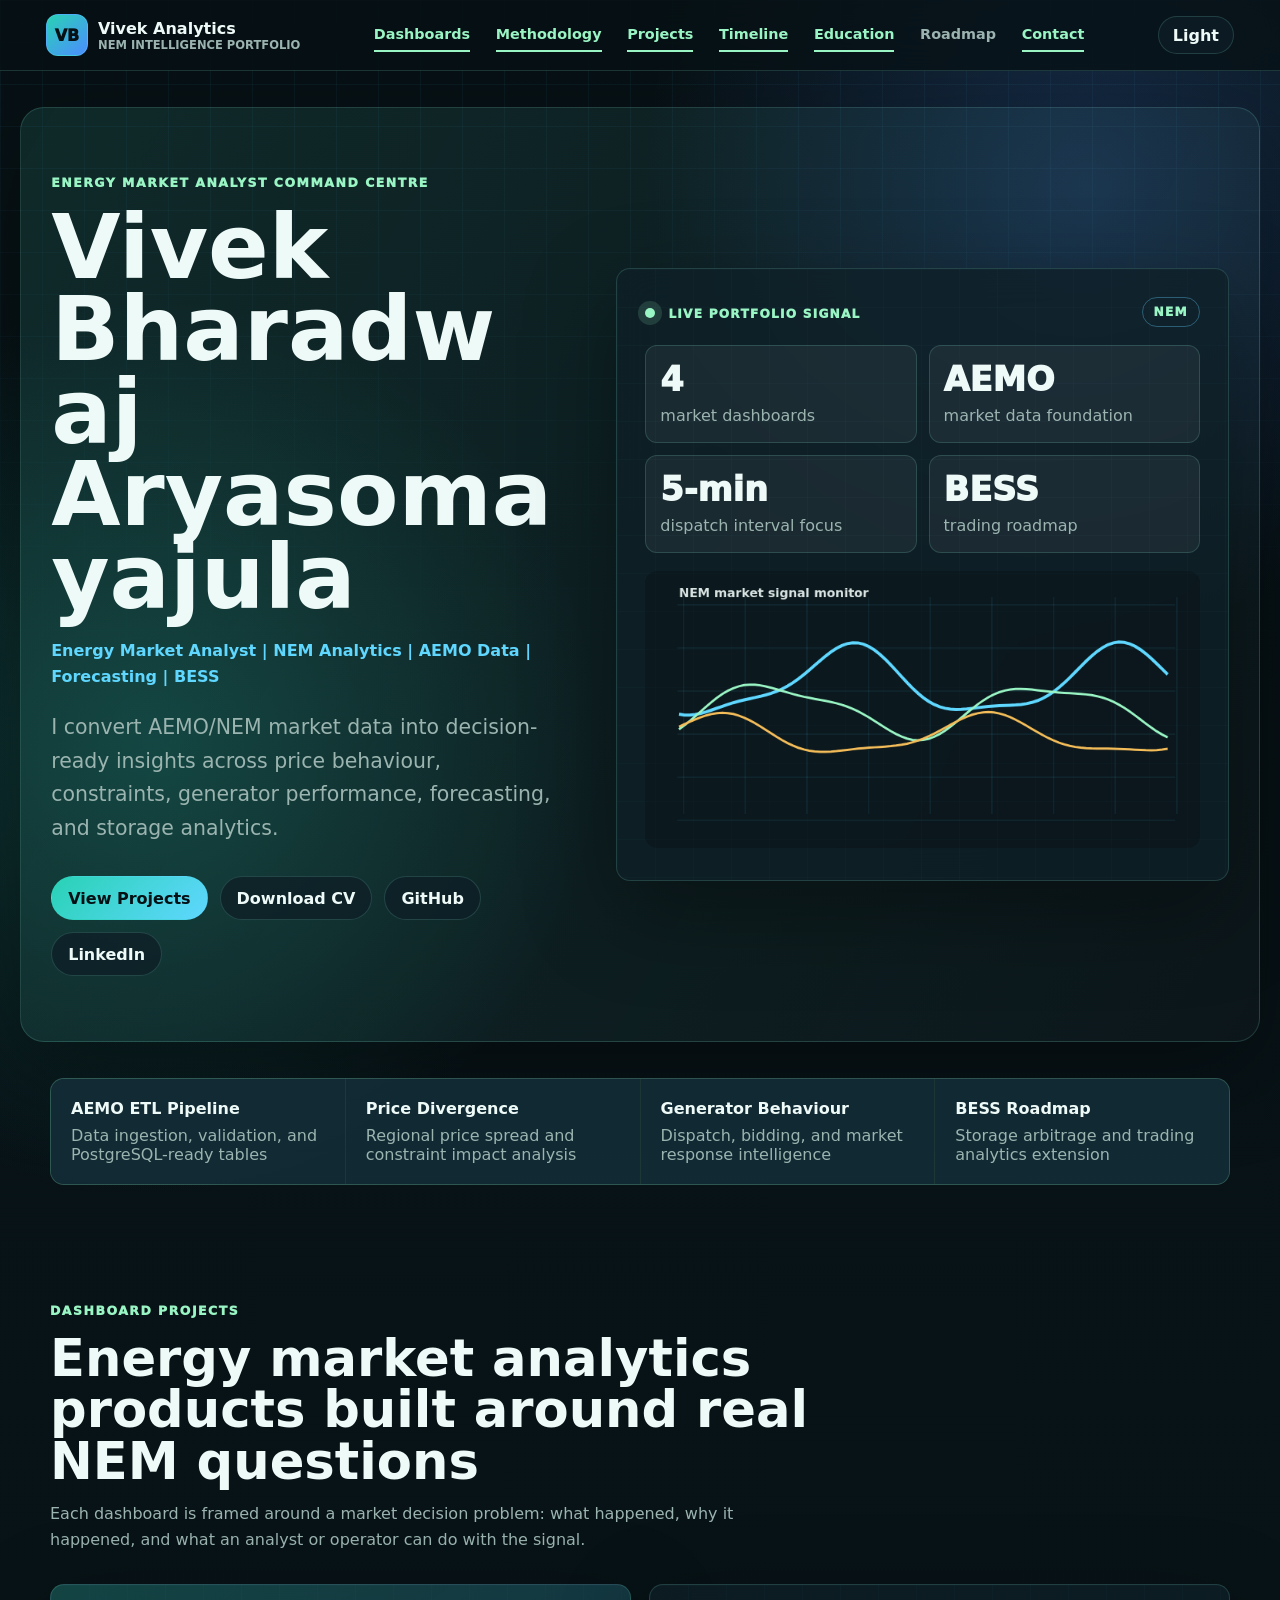
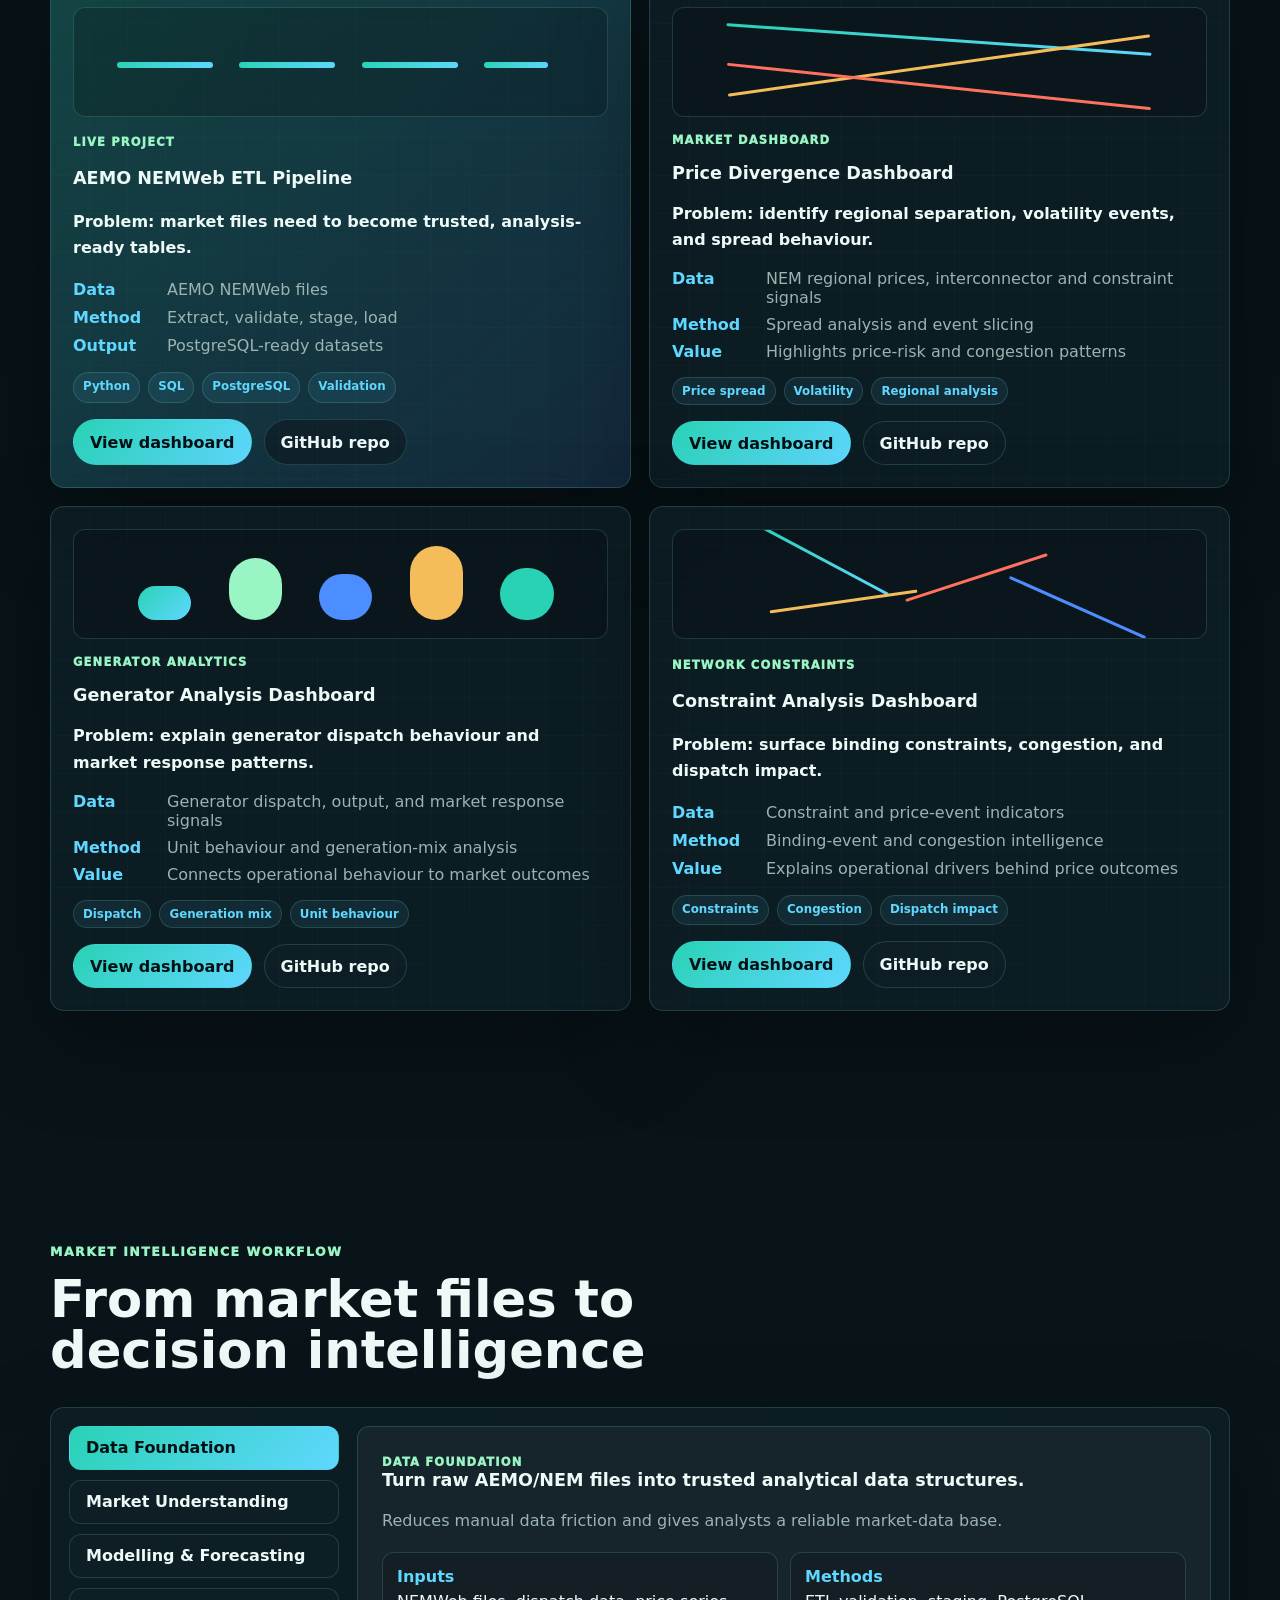
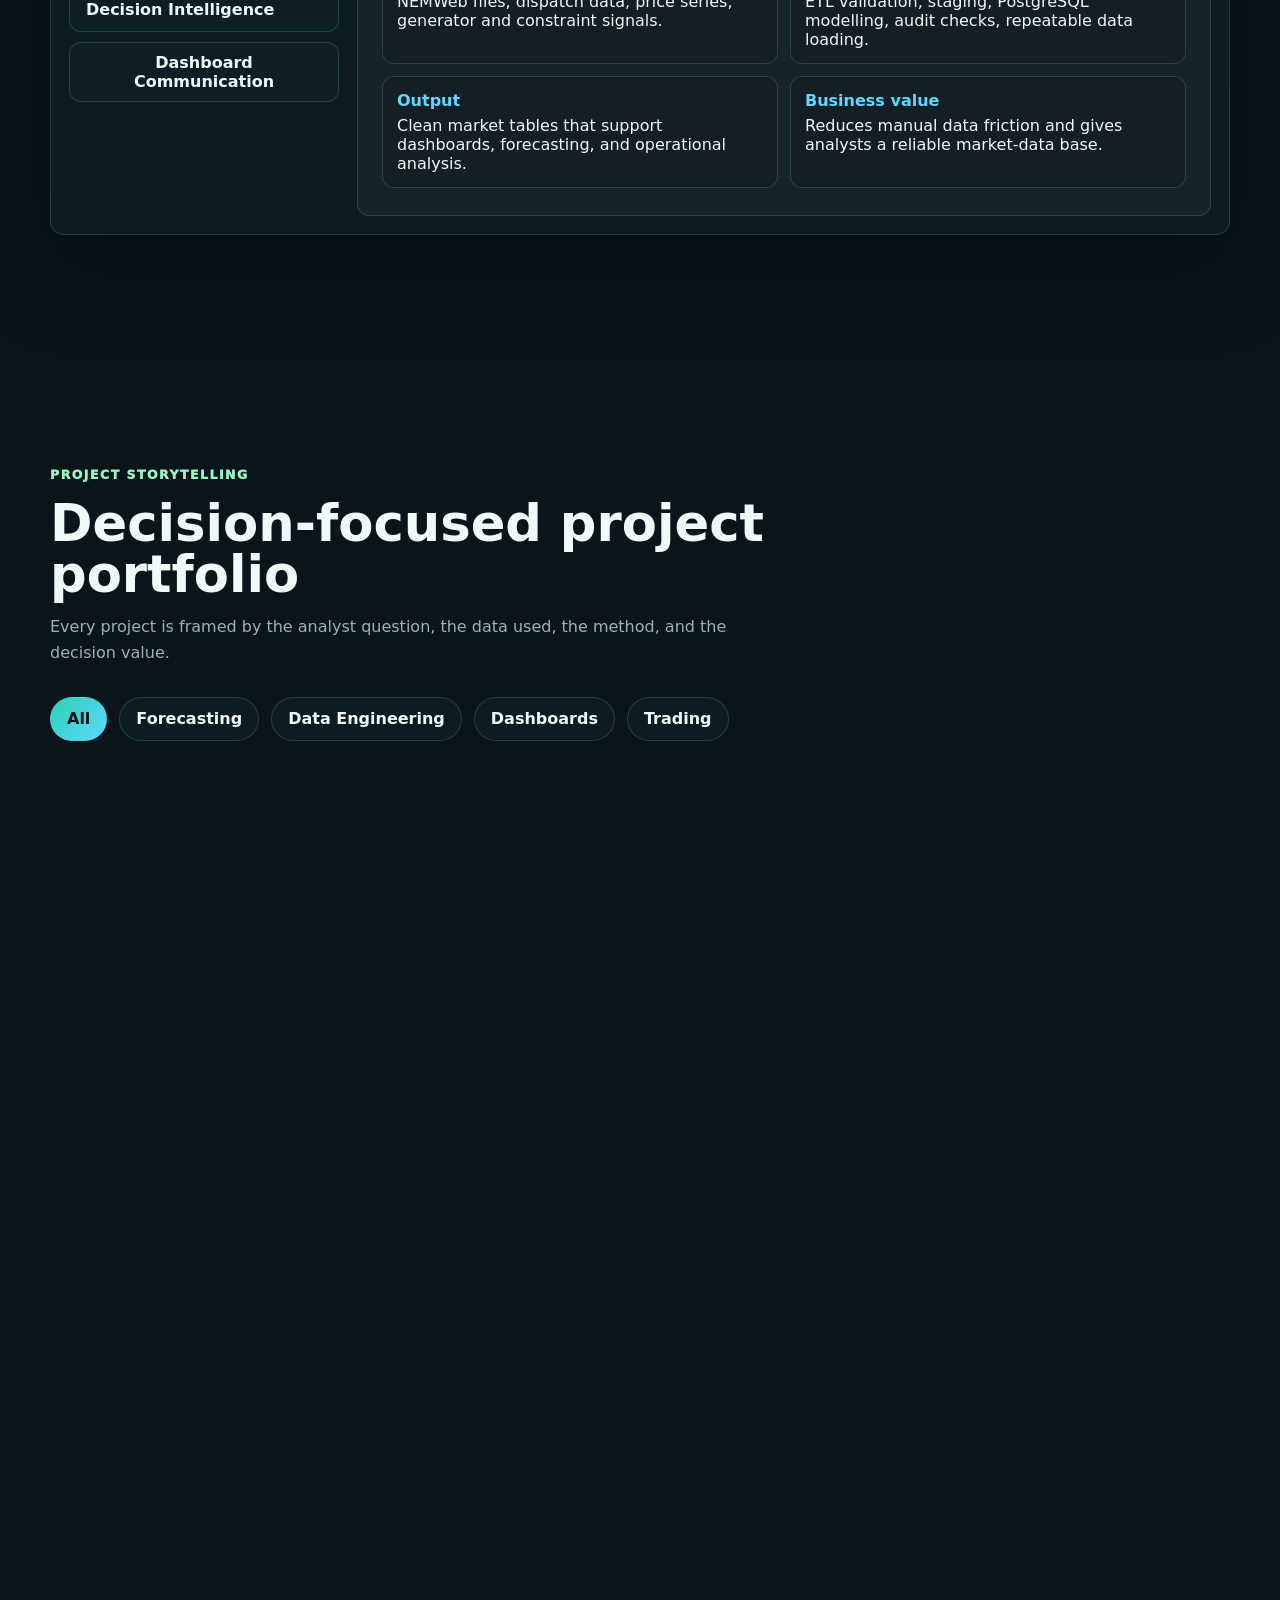
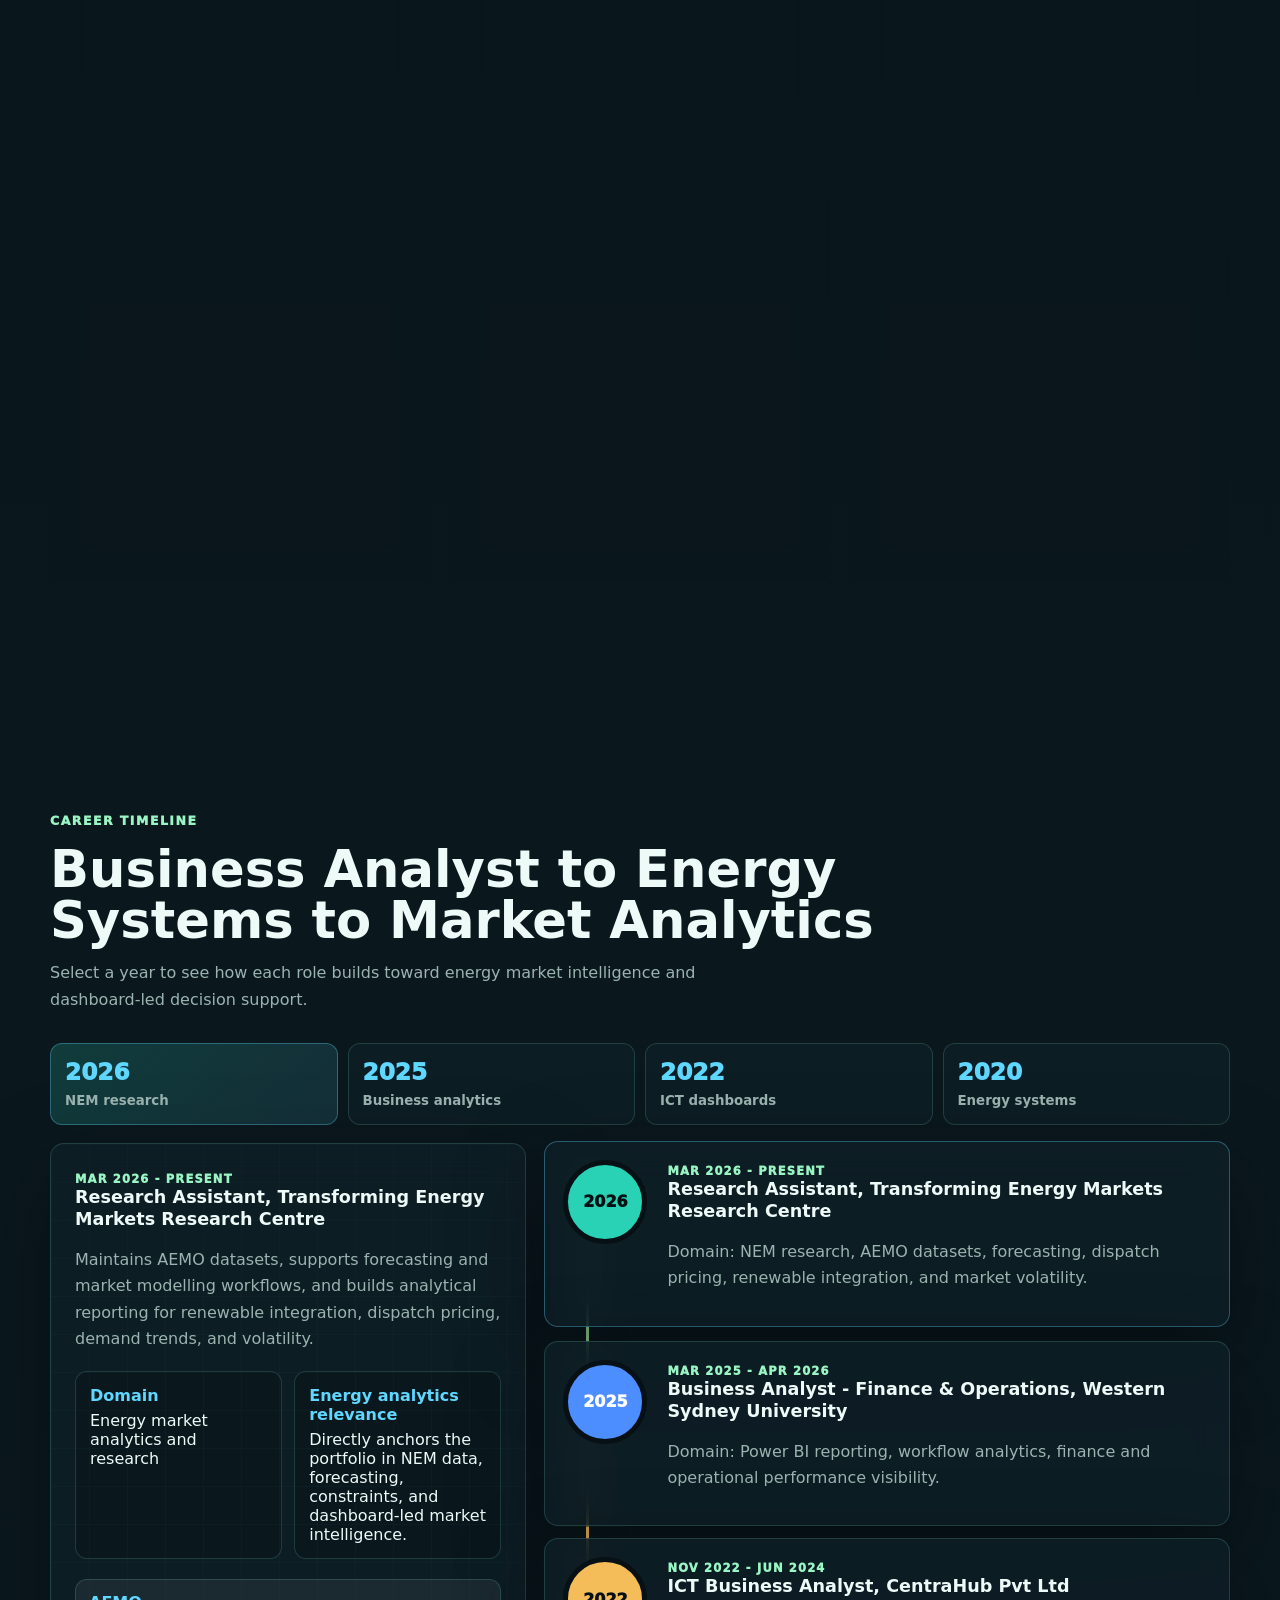
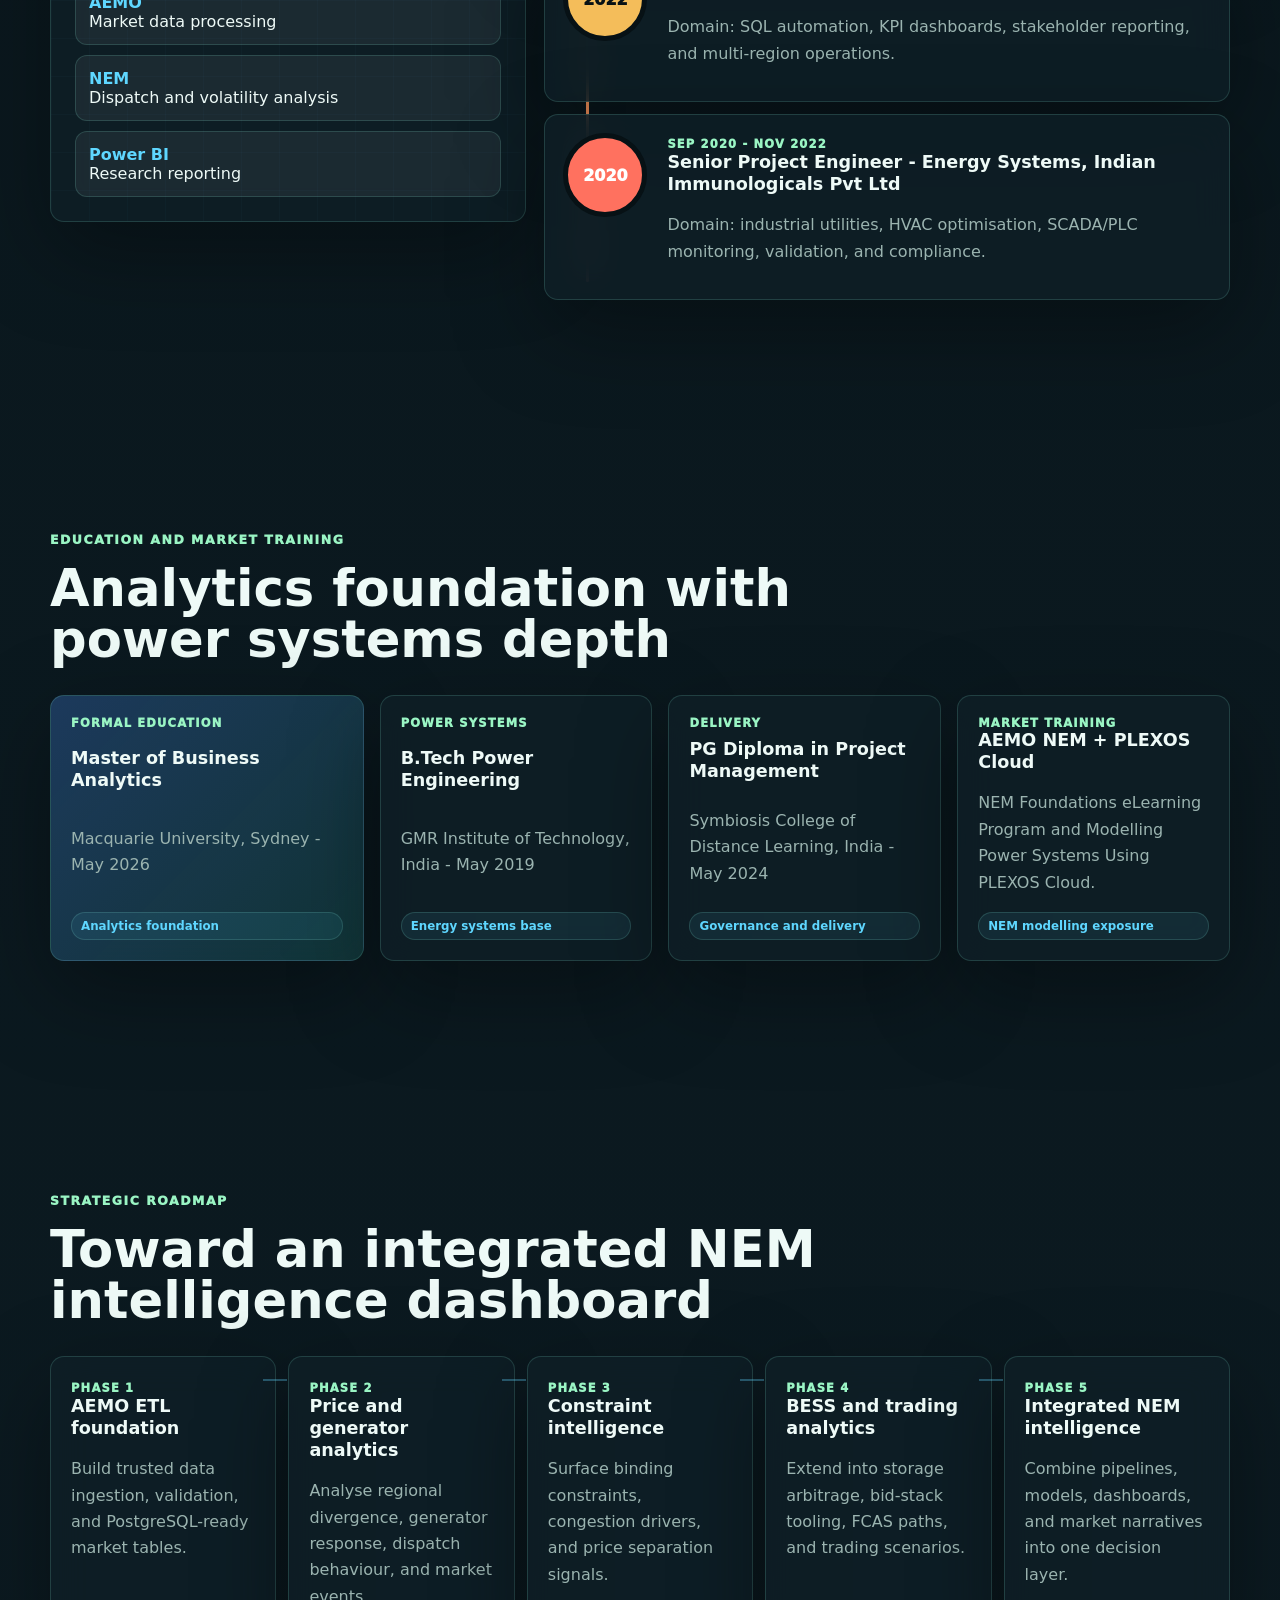
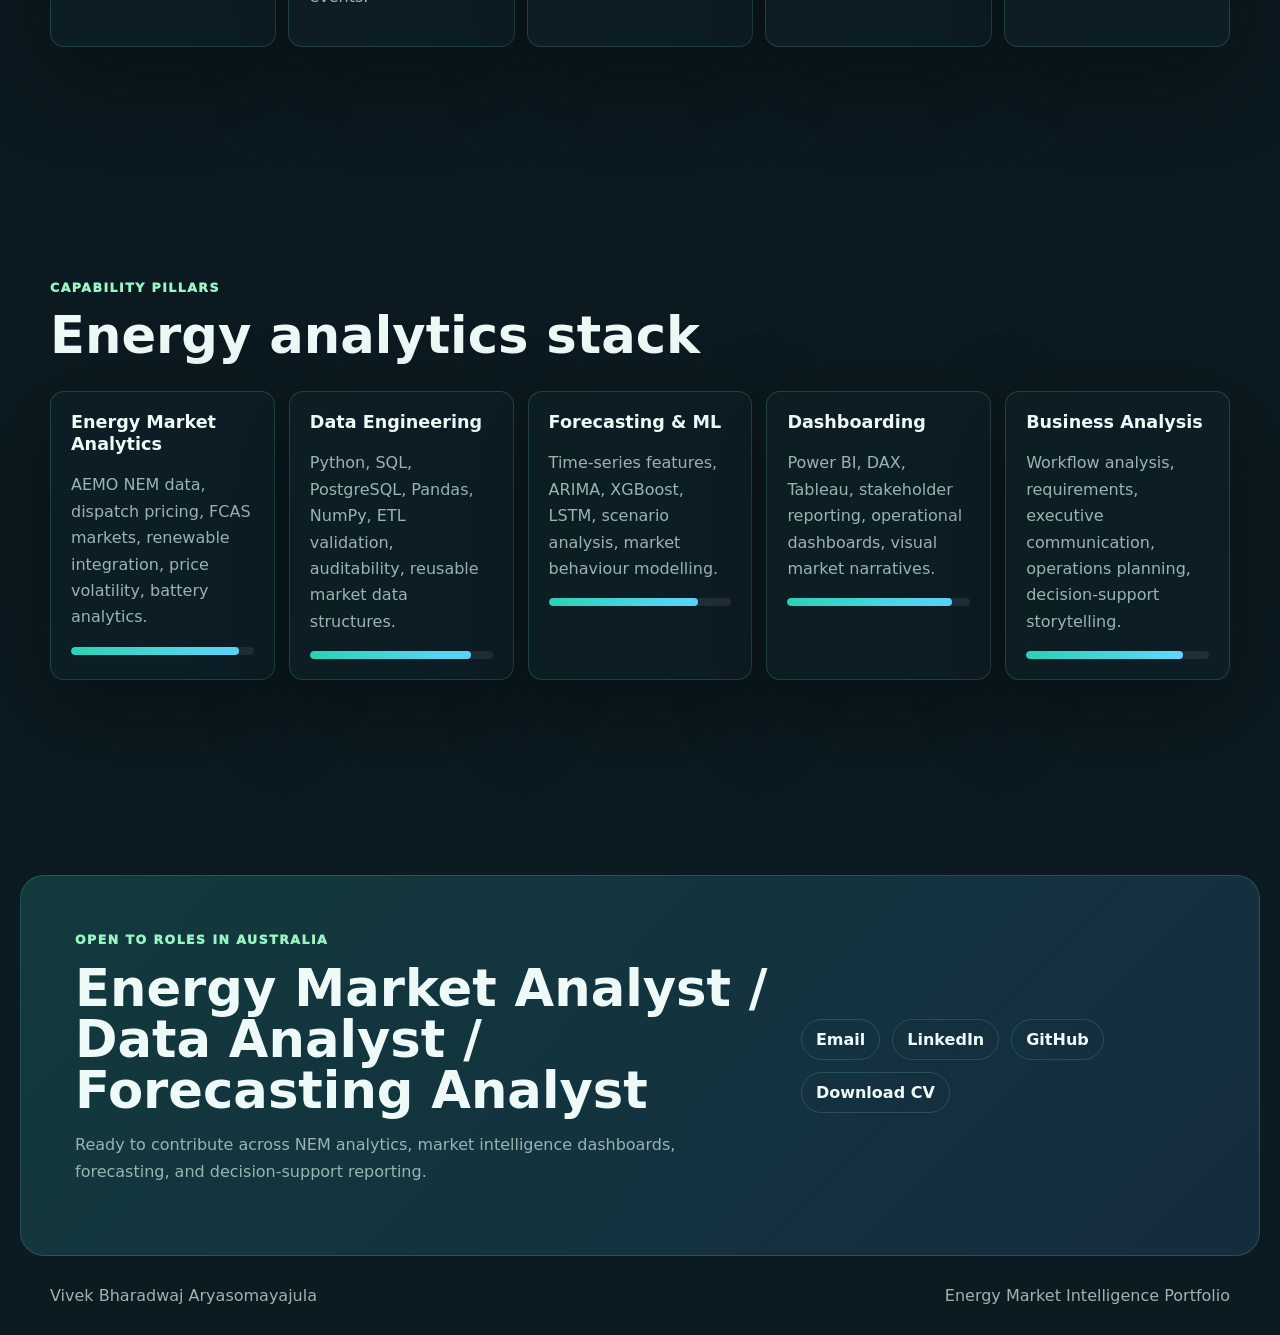
==== commit 479a6d63: "Redesign portfolio as premium energy analytics command centre" ====
--- a/docs/index.html
+++ b/docs/index.html
@@ -7,219 +7,255 @@
       name="description"
       content="Interactive digital CV and energy market analytics portfolio for Vivek Bharadwaj Aryasomayajula."
     />
-    <title>Vivek Bharadwaj | Energy Market Analytics</title>
-    <link rel="stylesheet" href="styles.css?v=career-polish-5" />
+    <title>Vivek Bharadwaj | Energy Market Intelligence Portfolio</title>
+    <link rel="stylesheet" href="styles.css?v=premium-command-centre-6" />
   </head>
   <body>
     <header class="site-header">
       <a class="brand" href="#top" aria-label="Vivek profile home">
         <span class="brand-mark">VB</span>
-        <span>Energy Analytics</span>
+        <span>
+          <strong>Vivek Analytics</strong>
+          <small>NEM intelligence portfolio</small>
+        </span>
       </a>
+      <button class="menu-toggle" type="button" aria-label="Toggle navigation" aria-expanded="false">
+        <span></span>
+        <span></span>
+      </button>
       <nav class="nav-links" aria-label="Primary navigation">
         <a href="#dashboards">Dashboards</a>
+        <a href="#methodology">Methodology</a>
         <a href="#projects">Projects</a>
-        <a href="#experience">Experience</a>
+        <a href="#experience">Timeline</a>
         <a href="#education">Education</a>
         <a href="#roadmap">Roadmap</a>
         <a href="#contact">Contact</a>
       </nav>
+      <button class="theme-toggle" type="button" aria-label="Toggle light and dark theme">Light</button>
     </header>
 
     <main id="top">
-      <section class="dashboard-hero" aria-labelledby="profile-title">
-        <div class="hero-copy">
-          <p class="eyebrow">Australian NEM analytics | Forecasting | Trading intelligence</p>
+      <section class="hero command-centre" aria-labelledby="profile-title">
+        <div class="hero-grid-bg" aria-hidden="true"></div>
+        <div class="hero-copy reveal">
+          <p class="eyebrow">Energy market analyst command centre</p>
           <h1 id="profile-title">
             <span>Vivek Bharadwaj</span>
             <span>Aryasomayajula</span>
           </h1>
+          <p class="role-line">Energy Market Analyst | NEM Analytics | AEMO Data | Forecasting | BESS</p>
           <p class="lead">
-            Energy Market Analyst building practical intelligence from AEMO datasets, time-series forecasting,
-            renewable integration analysis, and BESS trading strategy workflows.
+            I convert AEMO/NEM market data into decision-ready insights across price behaviour, constraints,
+            generator performance, forecasting, and storage analytics.
           </p>
           <div class="hero-actions" aria-label="Profile actions">
-            <a class="button primary" href="assets/Vivek_Bharadwaj_CV.pdf" target="_blank" rel="noreferrer">
-              Download CV
-            </a>
-            <a class="button" href="assets/Energy_Market_Analytics_Portfolio.pdf" target="_blank" rel="noreferrer">
-              View Portfolio Deck
-            </a>
-            <a class="button ghost" href="https://vivekarya05.github.io/nemweb-etl-pipeline/" target="_blank" rel="noreferrer">
-              ETL Demo
-            </a>
-          </div>
-        </div>
-
-        <aside class="market-console" aria-label="Energy market profile snapshot">
+            <a class="button primary" href="#dashboards">View Projects</a>
+            <a class="button" href="assets/Vivek_Bharadwaj_CV.pdf" target="_blank" rel="noreferrer">Download CV</a>
+            <a class="button ghost" href="https://github.com/Vivekarya05" target="_blank" rel="noreferrer">GitHub</a>
+            <a class="button ghost" href="https://linkedin.com/in/vivek-energy-analytics" target="_blank" rel="noreferrer">LinkedIn</a>
+          </div>
+        </div>
+
+        <aside class="market-console reveal" aria-label="Energy market profile snapshot">
           <div class="console-top">
             <div>
               <span class="status-dot"></span>
-              <span class="console-label">Research focus</span>
+              <span class="console-label">Live portfolio signal</span>
             </div>
             <span class="console-tag">NEM</span>
           </div>
           <div class="signal-grid">
             <div class="signal-card">
-              <span class="signal-value">5-min</span>
-              <span class="signal-label">dispatch price analytics</span>
+              <span class="signal-value count-up" data-count="4">0</span>
+              <span class="signal-label">market dashboards</span>
             </div>
             <div class="signal-card">
               <span class="signal-value">AEMO</span>
-              <span class="signal-label">market data pipelines</span>
+              <span class="signal-label">market data foundation</span>
+            </div>
+            <div class="signal-card">
+              <span class="signal-value">5-min</span>
+              <span class="signal-label">dispatch interval focus</span>
             </div>
             <div class="signal-card">
               <span class="signal-value">BESS</span>
-              <span class="signal-label">arbitrage simulations</span>
-            </div>
-            <div class="signal-card">
-              <span class="signal-value">35%</span>
-              <span class="signal-label">workflow response-time reduction</span>
-            </div>
-          </div>
-          <canvas id="marketChart" width="720" height="360" aria-label="Animated energy market signal chart"></canvas>
+              <span class="signal-label">trading roadmap</span>
+            </div>
+          </div>
+          <canvas id="marketChart" width="720" height="360" aria-label="Animated NEM market signal chart"></canvas>
         </aside>
       </section>
 
-      <section class="metrics-band" aria-label="Portfolio highlights">
-        <div>
-          <strong>Python, SQL, PostgreSQL</strong>
-          <span>Data engineering and validation</span>
-        </div>
-        <div>
-          <strong>XGBoost, LSTM, ARIMA</strong>
-          <span>Demand and price forecasting</span>
-        </div>
-        <div>
-          <strong>Power BI, DAX, Tableau</strong>
-          <span>Decision dashboards and reporting</span>
-        </div>
-        <div>
-          <strong>PLEXOS Cloud</strong>
-          <span>Market modelling exposure</span>
-        </div>
-      </section>
-
-      <section id="dashboards" class="dashboard-links-section" aria-labelledby="dashboard-links-title">
-        <div class="section-heading">
-          <p class="eyebrow">Dashboards I built</p>
-          <h2 id="dashboard-links-title">Market analytics dashboards built around real NEM questions</h2>
-        </div>
-        <div class="dashboard-link-grid">
-          <a class="dashboard-link-card featured" href="https://vivekarya05.github.io/nemweb-etl-pipeline/" target="_blank" rel="noreferrer">
+      <section class="metrics-band reveal" aria-label="Portfolio highlights">
+        <div>
+          <strong>AEMO ETL Pipeline</strong>
+          <span>Data ingestion, validation, and PostgreSQL-ready tables</span>
+        </div>
+        <div>
+          <strong>Price Divergence</strong>
+          <span>Regional price spread and constraint impact analysis</span>
+        </div>
+        <div>
+          <strong>Generator Behaviour</strong>
+          <span>Dispatch, bidding, and market response intelligence</span>
+        </div>
+        <div>
+          <strong>BESS Roadmap</strong>
+          <span>Storage arbitrage and trading analytics extension</span>
+        </div>
+      </section>
+
+      <section id="dashboards" class="section dashboard-section" aria-labelledby="dashboard-title">
+        <div class="section-heading reveal">
+          <p class="eyebrow">Dashboard projects</p>
+          <h2 id="dashboard-title">Energy market analytics products built around real NEM questions</h2>
+          <p class="section-intro">
+            Each dashboard is framed around a market decision problem: what happened, why it happened,
+            and what an analyst or operator can do with the signal.
+          </p>
+        </div>
+        <div class="dashboard-showcase">
+          <article class="analytics-card featured reveal" data-project="aemo-etl">
+            <div class="card-visual etl-visual" aria-hidden="true">
+              <span></span><span></span><span></span><span></span>
+            </div>
             <span class="link-type">Live project</span>
-            <strong>AEMO NEMWeb ETL Pipeline</strong>
-            <p>Automated NEMWeb extraction, validation, PostgreSQL staging, and analysis-ready data pipeline for market analytics workflows.</p>
+            <h3>AEMO NEMWeb ETL Pipeline</h3>
+            <p class="problem">Problem: market files need to become trusted, analysis-ready tables.</p>
+            <dl>
+              <div><dt>Data</dt><dd>AEMO NEMWeb files</dd></div>
+              <div><dt>Method</dt><dd>Extract, validate, stage, load</dd></div>
+              <div><dt>Output</dt><dd>PostgreSQL-ready datasets</dd></div>
+            </dl>
             <div class="dashboard-tags">
-              <span>AEMO data</span>
-              <span>ETL</span>
-              <span>PostgreSQL</span>
-            </div>
-            <span class="open-link">Open live project</span>
-          </a>
-          <a class="dashboard-link-card" href="https://vivekarya05.github.io/nem-network-constraints-price-divergence/" target="_blank" rel="noreferrer">
+              <span>Python</span><span>SQL</span><span>PostgreSQL</span><span>Validation</span>
+            </div>
+            <div class="card-actions">
+              <a href="https://vivekarya05.github.io/nemweb-etl-pipeline/" target="_blank" rel="noreferrer">View dashboard</a>
+              <a href="https://github.com/Vivekarya05/nemweb-etl-pipeline" target="_blank" rel="noreferrer">GitHub repo</a>
+            </div>
+          </article>
+
+          <article class="analytics-card reveal" data-project="price-divergence">
+            <div class="card-visual spread-visual" aria-hidden="true">
+              <span></span><span></span><span></span>
+            </div>
             <span class="link-type">Market dashboard</span>
-            <strong>Price Divergence Dashboard</strong>
-            <p>Dashboard to identify price separation, regional divergence, volatility events, and dispatch interval behaviour across NEM regions.</p>
+            <h3>Price Divergence Dashboard</h3>
+            <p class="problem">Problem: identify regional separation, volatility events, and spread behaviour.</p>
+            <dl>
+              <div><dt>Data</dt><dd>NEM regional prices, interconnector and constraint signals</dd></div>
+              <div><dt>Method</dt><dd>Spread analysis and event slicing</dd></div>
+              <div><dt>Value</dt><dd>Highlights price-risk and congestion patterns</dd></div>
+            </dl>
             <div class="dashboard-tags">
-              <span>Price spread</span>
-              <span>Volatility</span>
-              <span>Regional analysis</span>
-            </div>
-            <span class="open-link">Open live dashboard</span>
-          </a>
-          <a class="dashboard-link-card" href="https://vivekarya05.github.io/nem-generator-behaviour-market-response-intelligence/" target="_blank" rel="noreferrer">
+              <span>Price spread</span><span>Volatility</span><span>Regional analysis</span>
+            </div>
+            <div class="card-actions">
+              <a href="https://vivekarya05.github.io/nem-network-constraints-price-divergence/" target="_blank" rel="noreferrer">View dashboard</a>
+              <a href="https://github.com/Vivekarya05/nem-network-constraints-price-divergence" target="_blank" rel="noreferrer">GitHub repo</a>
+            </div>
+          </article>
+
+          <article class="analytics-card reveal" data-project="generator">
+            <div class="card-visual generator-visual" aria-hidden="true">
+              <span></span><span></span><span></span><span></span><span></span>
+            </div>
             <span class="link-type">Generator analytics</span>
-            <strong>Generator Analysis Dashboard</strong>
-            <p>Generation performance view covering unit behaviour, output patterns, renewable contribution, dispatch response, and market participation signals.</p>
+            <h3>Generator Analysis Dashboard</h3>
+            <p class="problem">Problem: explain generator dispatch behaviour and market response patterns.</p>
+            <dl>
+              <div><dt>Data</dt><dd>Generator dispatch, output, and market response signals</dd></div>
+              <div><dt>Method</dt><dd>Unit behaviour and generation-mix analysis</dd></div>
+              <div><dt>Value</dt><dd>Connects operational behaviour to market outcomes</dd></div>
+            </dl>
             <div class="dashboard-tags">
-              <span>Dispatch</span>
-              <span>Generation mix</span>
-              <span>Unit behaviour</span>
-            </div>
-            <span class="open-link">Open live dashboard</span>
-          </a>
-          <a class="dashboard-link-card" href="https://vivekarya05.github.io/nem-network-constraints-price-divergence/" target="_blank" rel="noreferrer">
+              <span>Dispatch</span><span>Generation mix</span><span>Unit behaviour</span>
+            </div>
+            <div class="card-actions">
+              <a href="https://vivekarya05.github.io/nem-generator-behaviour-market-response-intelligence/" target="_blank" rel="noreferrer">View dashboard</a>
+              <a href="https://github.com/Vivekarya05/nem-generator-behaviour-market-response-intelligence" target="_blank" rel="noreferrer">GitHub repo</a>
+            </div>
+          </article>
+
+          <article class="analytics-card reveal" data-project="constraints">
+            <div class="card-visual constraint-visual" aria-hidden="true">
+              <span></span><span></span><span></span><span></span>
+            </div>
             <span class="link-type">Network constraints</span>
-            <strong>Constraint Analysis Dashboard</strong>
-            <p>Analytical view for constraint impact, binding events, congestion patterns, and operational drivers affecting prices and dispatch outcomes.</p>
+            <h3>Constraint Analysis Dashboard</h3>
+            <p class="problem">Problem: surface binding constraints, congestion, and dispatch impact.</p>
+            <dl>
+              <div><dt>Data</dt><dd>Constraint and price-event indicators</dd></div>
+              <div><dt>Method</dt><dd>Binding-event and congestion intelligence</dd></div>
+              <div><dt>Value</dt><dd>Explains operational drivers behind price outcomes</dd></div>
+            </dl>
             <div class="dashboard-tags">
-              <span>Constraints</span>
-              <span>Congestion</span>
-              <span>Dispatch impact</span>
-            </div>
-            <span class="open-link">Open live dashboard</span>
-          </a>
-        </div>
-      </section>
-
-      <section class="lab-section" aria-labelledby="lab-title">
-        <div class="section-heading">
-          <p class="eyebrow">Market intelligence lab</p>
-          <h2 id="lab-title">From raw market data to operating insight</h2>
-        </div>
-        <div class="lab-grid">
-          <div class="lab-controls" role="tablist" aria-label="Analytics focus">
-            <button class="lab-tab active" type="button" data-mode="pipeline" role="tab" aria-selected="true">
-              Data pipeline
-            </button>
-            <button class="lab-tab" type="button" data-mode="forecasting" role="tab" aria-selected="false">
-              Forecasting
-            </button>
-            <button class="lab-tab" type="button" data-mode="trading" role="tab" aria-selected="false">
-              BESS strategy
-            </button>
-            <button class="lab-tab" type="button" data-mode="research" role="tab" aria-selected="false">
-              Capstone
-            </button>
+              <span>Constraints</span><span>Congestion</span><span>Dispatch impact</span>
+            </div>
+            <div class="card-actions">
+              <a href="https://vivekarya05.github.io/nem-network-constraints-price-divergence/" target="_blank" rel="noreferrer">View dashboard</a>
+              <a href="https://github.com/Vivekarya05/nem-network-constraints-price-divergence" target="_blank" rel="noreferrer">GitHub repo</a>
+            </div>
+          </article>
+        </div>
+      </section>
+
+      <section id="methodology" class="section methodology-section" aria-labelledby="methodology-title">
+        <div class="section-heading reveal">
+          <p class="eyebrow">Market intelligence workflow</p>
+          <h2 id="methodology-title">From market files to decision intelligence</h2>
+        </div>
+        <div class="methodology-shell reveal">
+          <div class="lab-controls" role="tablist" aria-label="Analytics workflow">
+            <button class="lab-tab active" type="button" data-mode="foundation" role="tab" aria-selected="true">Data Foundation</button>
+            <button class="lab-tab" type="button" data-mode="understanding" role="tab" aria-selected="false">Market Understanding</button>
+            <button class="lab-tab" type="button" data-mode="modelling" role="tab" aria-selected="false">Modelling & Forecasting</button>
+            <button class="lab-tab" type="button" data-mode="decision" role="tab" aria-selected="false">Decision Intelligence</button>
+            <button class="lab-tab" type="button" data-mode="communication" role="tab" aria-selected="false">Dashboard Communication</button>
           </div>
           <div class="lab-panel" id="labPanel" aria-live="polite"></div>
         </div>
       </section>
 
-      <section id="projects" class="projects-section" aria-labelledby="projects-title">
-        <div class="section-heading">
-          <p class="eyebrow">Selected work</p>
-          <h2 id="projects-title">Projects with energy-market signal</h2>
-        </div>
-        <div class="filter-row" aria-label="Project filters">
+      <section id="projects" class="section projects-section" aria-labelledby="projects-title">
+        <div class="section-heading reveal">
+          <p class="eyebrow">Project storytelling</p>
+          <h2 id="projects-title">Decision-focused project portfolio</h2>
+          <p class="section-intro">Every project is framed by the analyst question, the data used, the method, and the decision value.</p>
+        </div>
+        <div class="filter-row reveal" aria-label="Project filters">
           <button class="filter-pill active" type="button" data-filter="all">All</button>
           <button class="filter-pill" type="button" data-filter="forecasting">Forecasting</button>
-          <button class="filter-pill" type="button" data-filter="engineering">Data engineering</button>
+          <button class="filter-pill" type="button" data-filter="engineering">Data Engineering</button>
+          <button class="filter-pill" type="button" data-filter="dashboards">Dashboards</button>
           <button class="filter-pill" type="button" data-filter="trading">Trading</button>
-          <button class="filter-pill" type="button" data-filter="dashboards">Dashboards</button>
         </div>
         <div class="project-grid" id="projectGrid"></div>
       </section>
 
-      <section id="experience" class="experience-section career-section" aria-labelledby="experience-title">
-        <div class="section-heading">
+      <section id="experience" class="section experience-section career-section" aria-labelledby="experience-title">
+        <div class="section-heading reveal">
           <p class="eyebrow">Career timeline</p>
-          <h2 id="experience-title">A year-by-year path from energy systems to market intelligence</h2>
-          <p class="section-intro">
-            Select a year to see how each role builds into the current energy market analytics focus.
-          </p>
-        </div>
-        <div class="career-visual">
+          <h2 id="experience-title">Business Analyst to Energy Systems to Market Analytics</h2>
+          <p class="section-intro">Select a year to see how each role builds toward energy market intelligence and dashboard-led decision support.</p>
+        </div>
+        <div class="career-visual reveal">
           <div class="career-year-rail" role="tablist" aria-label="Career years">
             <button class="career-year-tab active" type="button" data-career="2026" role="tab" aria-selected="true">
-              <span>2026</span>
-              <small>NEM research</small>
+              <span>2026</span><small>NEM research</small>
             </button>
             <button class="career-year-tab" type="button" data-career="2025" role="tab" aria-selected="false">
-              <span>2025</span>
-              <small>Business analytics</small>
+              <span>2025</span><small>Business analytics</small>
             </button>
             <button class="career-year-tab" type="button" data-career="2022" role="tab" aria-selected="false">
-              <span>2022</span>
-              <small>ICT dashboards</small>
+              <span>2022</span><small>ICT dashboards</small>
             </button>
             <button class="career-year-tab" type="button" data-career="2020" role="tab" aria-selected="false">
-              <span>2020</span>
-              <small>Energy systems</small>
+              <span>2020</span><small>Energy systems</small>
             </button>
           </div>
-
           <div class="career-main">
             <article class="career-focus-card" id="careerFocus" aria-live="polite"></article>
             <div class="career-path" aria-label="Career progression">
@@ -228,7 +264,7 @@
                 <div>
                   <span class="timeline-date">Mar 2026 - Present</span>
                   <h3>Research Assistant, Transforming Energy Markets Research Centre</h3>
-                  <p>AEMO market datasets, forecasting workflows, renewable integration, dispatch pricing, and market volatility analysis.</p>
+                  <p>Domain: NEM research, AEMO datasets, forecasting, dispatch pricing, renewable integration, and market volatility.</p>
                 </div>
               </article>
               <article class="career-node" data-career="2025">
@@ -236,7 +272,7 @@
                 <div>
                   <span class="timeline-date">Mar 2025 - Apr 2026</span>
                   <h3>Business Analyst - Finance & Operations, Western Sydney University</h3>
-                  <p>Power BI dashboards, finance and operations reporting, workflow analysis, and stakeholder decision support.</p>
+                  <p>Domain: Power BI reporting, workflow analytics, finance and operational performance visibility.</p>
                 </div>
               </article>
               <article class="career-node" data-career="2022">
@@ -244,7 +280,7 @@
                 <div>
                   <span class="timeline-date">Nov 2022 - Jun 2024</span>
                   <h3>ICT Business Analyst, CentraHub Pvt Ltd</h3>
-                  <p>SQL workflow automation, KPI dashboards, multi-region operational reporting, and a 35% response-time reduction.</p>
+                  <p>Domain: SQL automation, KPI dashboards, stakeholder reporting, and multi-region operations.</p>
                 </div>
               </article>
               <article class="career-node" data-career="2020">
@@ -252,7 +288,7 @@
                 <div>
                   <span class="timeline-date">Sep 2020 - Nov 2022</span>
                   <h3>Senior Project Engineer - Energy Systems, Indian Immunologicals Pvt Ltd</h3>
-                  <p>HVAC and utility optimisation, industrial energy monitoring, SCADA/PLC exposure, validation, and compliance documentation.</p>
+                  <p>Domain: industrial utilities, HVAC optimisation, SCADA/PLC monitoring, validation, and compliance.</p>
                 </div>
               </article>
             </div>
@@ -260,112 +296,94 @@
         </div>
       </section>
 
-      <section id="education" class="education-section" aria-labelledby="education-title">
-        <div class="section-heading">
+      <section id="education" class="section education-section" aria-labelledby="education-title">
+        <div class="section-heading reveal">
           <p class="eyebrow">Education and market training</p>
-          <h2 id="education-title">Academic foundation for analytics, power systems, and project delivery</h2>
-        </div>
-        <div class="education-grid">
+          <h2 id="education-title">Analytics foundation with power systems depth</h2>
+        </div>
+        <div class="education-grid reveal">
           <article class="education-card featured">
-            <span class="education-year">May 2026</span>
+            <span class="education-year">Formal education</span>
             <h3>Master of Business Analytics</h3>
-            <p>Macquarie University, Sydney</p>
+            <p>Macquarie University, Sydney - May 2026</p>
             <span class="education-tag">Analytics foundation</span>
           </article>
           <article class="education-card">
-            <span class="education-year">May 2024</span>
+            <span class="education-year">Power systems</span>
+            <h3>B.Tech Power Engineering</h3>
+            <p>GMR Institute of Technology, India - May 2019</p>
+            <span class="education-tag">Energy systems base</span>
+          </article>
+          <article class="education-card">
+            <span class="education-year">Delivery</span>
             <h3>PG Diploma in Project Management</h3>
-            <p>Symbiosis College of Distance Learning, India</p>
-            <span class="education-tag">Delivery and governance</span>
-          </article>
-          <article class="education-card">
-            <span class="education-year">May 2019</span>
-            <h3>Bachelor of Technology in Power Engineering</h3>
-            <p>GMR Institute of Technology, India</p>
-            <span class="education-tag">Power systems base</span>
+            <p>Symbiosis College of Distance Learning, India - May 2024</p>
+            <span class="education-tag">Governance and delivery</span>
           </article>
           <article class="education-card training">
             <span class="education-year">Market training</span>
-            <h3>AEMO and PLEXOS</h3>
+            <h3>AEMO NEM + PLEXOS Cloud</h3>
             <p>NEM Foundations eLearning Program and Modelling Power Systems Using PLEXOS Cloud.</p>
             <span class="education-tag">NEM modelling exposure</span>
           </article>
         </div>
       </section>
 
-      <section id="roadmap" class="roadmap-section" aria-labelledby="roadmap-title">
-        <div class="section-heading">
-          <p class="eyebrow">Capstone direction</p>
-          <h2 id="roadmap-title">Research pathway toward market decision intelligence</h2>
-        </div>
-        <div class="roadmap">
-          <article>
-            <span>Q2 2026</span>
-            <h3>Validate forecasting models</h3>
-            <p>Finalise model validation and ingest Q1 2026 price data for updated benchmark indices.</p>
-          </article>
-          <article>
-            <span>Q3 2026</span>
-            <h3>Integrate dashboard workflows</h3>
-            <p>Package Streamlit, forecasting, and bid-stack tools for internal testing and applied analytics review.</p>
-          </article>
-          <article>
-            <span>Q4 2026</span>
-            <h3>Complete capstone research</h3>
-            <p>Submit findings on NSW wholesale electricity market drivers and operational market behaviour.</p>
-          </article>
-          <article>
-            <span>Future</span>
-            <h3>Extend into storage and FCAS</h3>
-            <p>Model BESS dispatch arbitrage, FCAS co-optimisation, virtual power plant dispatch, and trading paths.</p>
-          </article>
-        </div>
-      </section>
-
-      <section class="skills-section" aria-labelledby="skills-title">
-        <div class="section-heading">
-          <p class="eyebrow">Capability map</p>
-          <h2 id="skills-title">Analytics stack</h2>
-        </div>
-        <div class="skill-matrix">
-          <div>
-            <h3>Energy markets</h3>
-            <p>AEMO NEM data, dispatch pricing, NEM fundamentals, FCAS markets, demand analysis, renewable integration, battery storage analytics.</p>
-          </div>
-          <div>
-            <h3>Forecasting</h3>
-            <p>Time-series modelling, feature engineering, scenario analysis, market behaviour analysis, XGBoost, LSTM, ARIMA.</p>
-          </div>
-          <div>
-            <h3>Data systems</h3>
-            <p>Python, Pandas, NumPy, SQL, PostgreSQL, JavaScript, ETL validation, audit logs, automated retries.</p>
-          </div>
-          <div>
-            <h3>Visualisation</h3>
-            <p>Power BI, DAX, Tableau, operational reporting, executive dashboards, research-facing analytical views.</p>
-          </div>
+      <section id="roadmap" class="section roadmap-section" aria-labelledby="roadmap-title">
+        <div class="section-heading reveal">
+          <p class="eyebrow">Strategic roadmap</p>
+          <h2 id="roadmap-title">Toward an integrated NEM intelligence dashboard</h2>
+        </div>
+        <div class="roadmap product-roadmap reveal">
+          <article><span>Phase 1</span><h3>AEMO ETL foundation</h3><p>Build trusted data ingestion, validation, and PostgreSQL-ready market tables.</p></article>
+          <article><span>Phase 2</span><h3>Price and generator analytics</h3><p>Analyse regional divergence, generator response, dispatch behaviour, and market events.</p></article>
+          <article><span>Phase 3</span><h3>Constraint intelligence</h3><p>Surface binding constraints, congestion drivers, and price separation signals.</p></article>
+          <article><span>Phase 4</span><h3>BESS and trading analytics</h3><p>Extend into storage arbitrage, bid-stack tooling, FCAS paths, and trading scenarios.</p></article>
+          <article><span>Phase 5</span><h3>Integrated NEM intelligence</h3><p>Combine pipelines, models, dashboards, and market narratives into one decision layer.</p></article>
+        </div>
+      </section>
+
+      <section class="section skills-section" aria-labelledby="skills-title">
+        <div class="section-heading reveal">
+          <p class="eyebrow">Capability pillars</p>
+          <h2 id="skills-title">Energy analytics stack</h2>
+        </div>
+        <div class="skill-matrix reveal">
+          <div><h3>Energy Market Analytics</h3><p>AEMO NEM data, dispatch pricing, FCAS markets, renewable integration, price volatility, battery analytics.</p><span class="skill-bar"><i style="width: 92%"></i></span></div>
+          <div><h3>Data Engineering</h3><p>Python, SQL, PostgreSQL, Pandas, NumPy, ETL validation, auditability, reusable market data structures.</p><span class="skill-bar"><i style="width: 88%"></i></span></div>
+          <div><h3>Forecasting & ML</h3><p>Time-series features, ARIMA, XGBoost, LSTM, scenario analysis, market behaviour modelling.</p><span class="skill-bar"><i style="width: 82%"></i></span></div>
+          <div><h3>Dashboarding</h3><p>Power BI, DAX, Tableau, stakeholder reporting, operational dashboards, visual market narratives.</p><span class="skill-bar"><i style="width: 90%"></i></span></div>
+          <div><h3>Business Analysis</h3><p>Workflow analysis, requirements, executive communication, operations planning, decision-support storytelling.</p><span class="skill-bar"><i style="width: 86%"></i></span></div>
         </div>
       </section>
 
       <section id="contact" class="contact-section" aria-labelledby="contact-title">
         <div>
-          <p class="eyebrow">Available for energy analytics, forecasting, and market intelligence roles</p>
-          <h2 id="contact-title">Let the portfolio speak before the interview starts.</h2>
+          <p class="eyebrow">Open to roles in Australia</p>
+          <h2 id="contact-title">Energy Market Analyst / Data Analyst / Forecasting Analyst</h2>
+          <p>Ready to contribute across NEM analytics, market intelligence dashboards, forecasting, and decision-support reporting.</p>
         </div>
         <div class="contact-links">
-          <a href="mailto:vivek.aryasomayajula@gmail.com">vivek.aryasomayajula@gmail.com</a>
-          <a href="tel:+61425177033">0425 177 033</a>
+          <a href="mailto:vivek.aryasomayajula@gmail.com">Email</a>
           <a href="https://linkedin.com/in/vivek-energy-analytics" target="_blank" rel="noreferrer">LinkedIn</a>
           <a href="https://github.com/Vivekarya05" target="_blank" rel="noreferrer">GitHub</a>
+          <a href="assets/Vivek_Bharadwaj_CV.pdf" target="_blank" rel="noreferrer">Download CV</a>
         </div>
       </section>
     </main>
+
+    <div class="project-modal" id="projectModal" aria-hidden="true" role="dialog" aria-labelledby="modalTitle">
+      <div class="modal-panel">
+        <button class="modal-close" type="button" aria-label="Close project details">Close</button>
+        <div id="modalContent"></div>
+      </div>
+    </div>
 
     <footer>
       <span>Vivek Bharadwaj Aryasomayajula</span>
-      <span>Energy Market Analytics Portfolio</span>
+      <span>Energy Market Intelligence Portfolio</span>
     </footer>
 
-    <script src="app.js?v=career-polish-5"></script>
+    <script src="app.js?v=premium-command-centre-6"></script>
   </body>
 </html>
--- a/docs/styles.css
+++ b/docs/styles.css
@@ -1,18 +1,35 @@
 :root {
+  color-scheme: dark;
+  --bg: #071115;
+  --bg-2: #0c1b22;
+  --panel: rgba(15, 31, 39, 0.78);
+  --panel-strong: rgba(18, 42, 52, 0.94);
+  --ink: #eefaf7;
+  --muted: #9bb4b0;
+  --line: rgba(144, 245, 222, 0.16);
+  --line-strong: rgba(96, 210, 255, 0.34);
+  --cyan: #5fd7ff;
+  --teal: #29d2b5;
+  --green: #9af5c4;
+  --blue: #4c8dff;
+  --amber: #f4bd5a;
+  --coral: #ff715f;
+  --shadow: 0 30px 90px rgba(0, 0, 0, 0.34);
+  --radius: 14px;
+  --max: 1180px;
+}
+
+body.light {
   color-scheme: light;
-  --ink: #16211f;
-  --muted: #5e706b;
-  --line: #dce6e1;
-  --paper: #f7fbf8;
-  --white: #ffffff;
-  --teal: #0e7c73;
-  --teal-dark: #07534e;
-  --amber: #f1aa31;
-  --coral: #e8664f;
-  --blue: #2468a8;
-  --mint: #dff4eb;
+  --bg: #f5fbf8;
+  --bg-2: #e9f4ef;
+  --panel: rgba(255, 255, 255, 0.82);
+  --panel-strong: #ffffff;
+  --ink: #14201f;
+  --muted: #5f716d;
+  --line: rgba(14, 83, 78, 0.16);
+  --line-strong: rgba(14, 124, 115, 0.36);
   --shadow: 0 22px 70px rgba(14, 65, 59, 0.13);
-  --radius: 8px;
 }
 
 * {
@@ -27,12 +44,24 @@
   margin: 0;
   min-width: 320px;
   background:
-    linear-gradient(180deg, rgba(223, 244, 235, 0.64), rgba(255, 255, 255, 0) 420px),
-    var(--paper);
+    radial-gradient(circle at 12% 8%, rgba(41, 210, 181, 0.2), transparent 28rem),
+    radial-gradient(circle at 85% 2%, rgba(76, 141, 255, 0.22), transparent 28rem),
+    linear-gradient(180deg, var(--bg), var(--bg-2));
   color: var(--ink);
-  font-family:
-    Inter, ui-sans-serif, system-ui, -apple-system, BlinkMacSystemFont, "Segoe UI", sans-serif;
+  font-family: Inter, "IBM Plex Sans", ui-sans-serif, system-ui, -apple-system, BlinkMacSystemFont, "Segoe UI", sans-serif;
   letter-spacing: 0;
+}
+
+body::before {
+  content: "";
+  position: fixed;
+  inset: 0;
+  z-index: -1;
+  background-image:
+    linear-gradient(rgba(95, 215, 255, 0.055) 1px, transparent 1px),
+    linear-gradient(90deg, rgba(95, 215, 255, 0.055) 1px, transparent 1px);
+  background-size: 42px 42px;
+  mask-image: linear-gradient(180deg, #000, transparent 82%);
 }
 
 a {
@@ -40,56 +69,104 @@
   text-decoration: none;
 }
 
-button,
-a {
-  -webkit-tap-highlight-color: transparent;
-}
-
 button {
   font: inherit;
+}
+
+h1,
+h2,
+h3,
+p {
+  overflow-wrap: anywhere;
+}
+
+h1,
+h2,
+h3 {
+  margin: 0;
+  letter-spacing: 0;
+}
+
+h1 {
+  font-size: clamp(3rem, 7vw, 5.9rem);
+  line-height: 0.92;
+}
+
+h1 span {
+  display: block;
+}
+
+h2 {
+  font-size: clamp(2rem, 4vw, 3.8rem);
+  line-height: 1;
+}
+
+h3 {
+  font-size: 1.1rem;
+  line-height: 1.25;
+}
+
+p {
+  color: var(--muted);
+  line-height: 1.65;
 }
 
 .site-header {
   position: sticky;
   top: 0;
-  z-index: 20;
-  display: flex;
+  z-index: 50;
+  display: grid;
+  grid-template-columns: auto 1fr auto;
   align-items: center;
-  justify-content: space-between;
-  gap: 24px;
-  padding: 14px clamp(18px, 5vw, 72px);
-  border-bottom: 1px solid rgba(220, 230, 225, 0.78);
-  background: rgba(247, 251, 248, 0.86);
+  gap: 22px;
+  padding: 14px clamp(18px, 4vw, 46px);
+  border-bottom: 1px solid var(--line);
+  background: rgba(7, 17, 21, 0.78);
   backdrop-filter: blur(18px);
+}
+
+body.light .site-header {
+  background: rgba(245, 251, 248, 0.82);
 }
 
 .brand {
   display: inline-flex;
   align-items: center;
   gap: 10px;
-  min-width: 178px;
+  min-width: 225px;
+}
+
+.brand-mark {
+  display: grid;
+  width: 42px;
+  height: 42px;
+  place-items: center;
+  border: 1px solid var(--line-strong);
+  border-radius: 12px;
+  background: linear-gradient(140deg, var(--teal), var(--blue));
+  color: #041013;
+  font-weight: 950;
+}
+
+.brand strong,
+.brand small {
+  display: block;
+}
+
+.brand small {
+  color: var(--muted);
+  font-size: 0.72rem;
   font-weight: 800;
-}
-
-.brand-mark {
-  display: grid;
-  width: 38px;
-  height: 38px;
-  place-items: center;
-  border-radius: 8px;
-  background: var(--teal-dark);
-  color: white;
-  font-size: 0.9rem;
-  letter-spacing: 0;
+  text-transform: uppercase;
 }
 
 .nav-links {
   display: flex;
-  align-items: center;
-  gap: clamp(14px, 3vw, 34px);
+  justify-content: center;
+  gap: clamp(12px, 2vw, 26px);
   color: var(--muted);
-  font-size: 0.94rem;
-  font-weight: 700;
+  font-size: 0.9rem;
+  font-weight: 800;
 }
 
 .nav-links a {
@@ -97,80 +174,95 @@
   border-bottom: 2px solid transparent;
 }
 
-.nav-links a:hover {
-  color: var(--teal-dark);
-  border-color: var(--amber);
-}
-
-main {
-  overflow: hidden;
-}
-
-.dashboard-hero {
-  display: grid;
-  grid-template-columns: minmax(0, 0.9fr) minmax(420px, 1.1fr);
-  gap: clamp(28px, 5vw, 70px);
+.nav-links a:hover,
+.nav-links a.active {
+  color: var(--green);
+  border-color: var(--green);
+}
+
+.theme-toggle,
+.menu-toggle {
+  border: 1px solid var(--line);
+  border-radius: 999px;
+  background: var(--panel);
+  color: var(--ink);
+  cursor: pointer;
+  font-weight: 900;
+}
+
+.theme-toggle {
+  min-height: 38px;
+  padding: 8px 14px;
+}
+
+.menu-toggle {
+  display: none;
+  width: 42px;
+  height: 42px;
+  place-items: center;
+}
+
+.menu-toggle span {
+  display: block;
+  width: 18px;
+  height: 2px;
+  margin: 3px auto;
+  background: var(--ink);
+}
+
+.command-centre {
+  position: relative;
+  display: grid;
+  grid-template-columns: minmax(0, 0.9fr) minmax(410px, 1.1fr);
+  gap: clamp(28px, 5vw, 64px);
   align-items: center;
-  min-height: calc(100vh - 72px);
-  padding: clamp(38px, 7vw, 86px) clamp(18px, 5vw, 72px) 44px;
+  width: min(100%, 1360px);
+  min-height: calc(100vh - 74px);
+  margin: 0 auto;
+  padding: clamp(56px, 8vw, 104px) clamp(18px, 4vw, 54px);
+}
+
+.hero-grid-bg {
+  position: absolute;
+  inset: 36px 20px;
+  z-index: -1;
+  border: 1px solid var(--line);
+  border-radius: 24px;
+  background:
+    linear-gradient(120deg, rgba(41, 210, 181, 0.1), transparent),
+    rgba(255, 255, 255, 0.02);
+  box-shadow: var(--shadow);
 }
 
 .hero-copy {
-  max-width: 720px;
+  max-width: 760px;
 }
 
 .eyebrow {
   margin: 0 0 12px;
-  color: var(--teal-dark);
+  color: var(--green);
   font-size: 0.78rem;
+  font-weight: 950;
+  letter-spacing: 0.12em;
+  text-transform: uppercase;
+}
+
+.role-line {
+  margin: 20px 0 0;
+  color: var(--cyan);
   font-weight: 900;
-  letter-spacing: 0.08em;
-  text-transform: uppercase;
-}
-
-h2,
-h3,
-p {
-  overflow-wrap: anywhere;
-}
-
-h1 {
-  max-width: 850px;
-  margin: 0;
-  font-size: clamp(2.5rem, 5vw, 4.45rem);
-  line-height: 1;
-  letter-spacing: 0;
-}
-
-h1 span {
-  display: block;
-  overflow-wrap: normal;
-}
-
-h2 {
-  margin: 0;
-  font-size: clamp(1.9rem, 3.8vw, 3.65rem);
-  line-height: 1.04;
-  letter-spacing: 0;
-}
-
-h3 {
-  margin: 0;
-  font-size: 1.03rem;
-  line-height: 1.25;
 }
 
 .lead {
-  max-width: 680px;
-  margin: 22px 0 0;
-  color: #344743;
-  font-size: clamp(1.05rem, 1.8vw, 1.3rem);
-  line-height: 1.65;
+  max-width: 720px;
+  margin: 20px 0 0;
+  font-size: clamp(1.06rem, 1.6vw, 1.3rem);
 }
 
 .hero-actions,
 .filter-row,
-.contact-links {
+.contact-links,
+.card-actions {
   display: flex;
   flex-wrap: wrap;
   gap: 12px;
@@ -182,69 +274,73 @@
 
 .button,
 .filter-pill,
-.lab-tab {
-  border: 1px solid var(--line);
-  border-radius: 8px;
-  background: var(--white);
-  color: var(--ink);
-  cursor: pointer;
-  font-weight: 850;
-  transition:
-    transform 160ms ease,
-    box-shadow 160ms ease,
-    border-color 160ms ease,
-    background 160ms ease;
-}
-
-.button {
+.lab-tab,
+.card-actions a {
   display: inline-flex;
-  min-height: 46px;
+  min-height: 44px;
   align-items: center;
   justify-content: center;
-  padding: 12px 18px;
-}
-
-.button.primary {
-  border-color: var(--teal-dark);
-  background: var(--teal-dark);
-  color: white;
-}
-
-.button.ghost {
-  border-color: rgba(14, 124, 115, 0.36);
-  color: var(--teal-dark);
+  border: 1px solid var(--line);
+  border-radius: 999px;
+  background: var(--panel);
+  color: var(--ink);
+  padding: 10px 16px;
+  cursor: pointer;
+  font-weight: 900;
+  transition: transform 160ms ease, border-color 160ms ease, background 160ms ease, box-shadow 160ms ease;
+}
+
+.button.primary,
+.filter-pill.active,
+.lab-tab.active,
+.card-actions a:first-child {
+  border-color: transparent;
+  background: linear-gradient(135deg, var(--teal), var(--cyan));
+  color: #031014;
 }
 
 .button:hover,
 .filter-pill:hover,
-.lab-tab:hover {
+.lab-tab:hover,
+.card-actions a:hover {
   transform: translateY(-2px);
-  box-shadow: 0 14px 26px rgba(14, 65, 59, 0.12);
+  border-color: var(--line-strong);
+  box-shadow: 0 18px 42px rgba(0, 0, 0, 0.22);
+}
+
+.market-console,
+.analytics-card,
+.methodology-shell,
+.project-card,
+.career-focus-card,
+.career-node,
+.education-card,
+.roadmap article,
+.skill-matrix div {
+  border: 1px solid var(--line);
+  border-radius: var(--radius);
+  background: var(--panel);
+  box-shadow: var(--shadow);
+  backdrop-filter: blur(18px);
 }
 
 .market-console {
   position: relative;
-  min-height: 560px;
+  overflow: hidden;
   padding: clamp(18px, 3vw, 28px);
-  border: 1px solid rgba(7, 83, 78, 0.14);
-  border-radius: var(--radius);
-  background:
-    linear-gradient(140deg, rgba(14, 124, 115, 0.94), rgba(36, 104, 168, 0.87)),
-    #0d4f5a;
-  color: white;
-  box-shadow: var(--shadow);
-}
-
-.market-console::before {
+}
+
+.market-console::before,
+.analytics-card::before,
+.career-focus-card::before {
   content: "";
   position: absolute;
   inset: 0;
-  border-radius: inherit;
   background-image:
-    linear-gradient(rgba(255, 255, 255, 0.08) 1px, transparent 1px),
-    linear-gradient(90deg, rgba(255, 255, 255, 0.08) 1px, transparent 1px);
-  background-size: 42px 42px;
-  opacity: 0.42;
+    linear-gradient(rgba(95, 215, 255, 0.08) 1px, transparent 1px),
+    linear-gradient(90deg, rgba(95, 215, 255, 0.08) 1px, transparent 1px);
+  background-size: 38px 38px;
+  opacity: 0.32;
   pointer-events: none;
 }
 
@@ -260,90 +356,89 @@
   align-items: center;
   justify-content: space-between;
   gap: 16px;
-  margin-bottom: 20px;
-}
-
-.console-top div {
-  display: inline-flex;
-  align-items: center;
-  gap: 9px;
+  margin-bottom: 18px;
 }
 
 .status-dot {
+  display: inline-block;
   width: 10px;
   height: 10px;
+  margin-right: 8px;
   border-radius: 999px;
-  background: #7cf3b2;
-  box-shadow: 0 0 0 7px rgba(124, 243, 178, 0.15);
+  background: var(--green);
+  box-shadow: 0 0 0 7px rgba(154, 245, 196, 0.14);
 }
 
 .console-label,
 .console-tag {
-  font-size: 0.78rem;
-  font-weight: 900;
-  letter-spacing: 0.08em;
+  color: var(--green);
+  font-size: 0.76rem;
+  font-weight: 950;
+  letter-spacing: 0.1em;
   text-transform: uppercase;
 }
 
 .console-tag {
-  border: 1px solid rgba(255, 255, 255, 0.35);
-  border-radius: 8px;
-  padding: 7px 10px;
+  border: 1px solid var(--line-strong);
+  border-radius: 999px;
+  padding: 7px 11px;
 }
 
 .signal-grid {
   display: grid;
   grid-template-columns: repeat(2, minmax(0, 1fr));
   gap: 12px;
-  margin-bottom: 22px;
+  margin-bottom: 18px;
 }
 
 .signal-card {
-  min-height: 104px;
-  padding: 16px;
-  border: 1px solid rgba(255, 255, 255, 0.18);
-  border-radius: var(--radius);
-  background: rgba(255, 255, 255, 0.12);
-  backdrop-filter: blur(10px);
+  min-height: 98px;
+  padding: 14px;
+  border: 1px solid var(--line);
+  border-radius: 12px;
+  background: rgba(255, 255, 255, 0.055);
 }
 
 .signal-value {
   display: block;
-  font-size: clamp(1.4rem, 3vw, 2.15rem);
+  color: var(--ink);
+  font-size: clamp(1.35rem, 3vw, 2.1rem);
   font-weight: 950;
 }
 
 .signal-label {
   display: block;
-  margin-top: 8px;
-  color: rgba(255, 255, 255, 0.76);
-  font-size: 0.88rem;
+  margin-top: 6px;
+  color: var(--muted);
   line-height: 1.35;
 }
 
 #marketChart {
   width: 100%;
   height: auto;
-  max-height: 320px;
-  border-radius: var(--radius);
-  background: rgba(0, 0, 0, 0.13);
+  border-radius: 12px;
+  background: rgba(0, 0, 0, 0.2);
+}
+
+.metrics-band,
+.section {
+  width: min(100% - 36px, var(--max));
+  margin-inline: auto;
 }
 
 .metrics-band {
   display: grid;
   grid-template-columns: repeat(4, minmax(0, 1fr));
   gap: 1px;
-  margin: 0 clamp(18px, 5vw, 72px);
+  overflow: hidden;
   border: 1px solid var(--line);
   border-radius: var(--radius);
-  overflow: hidden;
   background: var(--line);
-  box-shadow: 0 14px 42px rgba(14, 65, 59, 0.08);
 }
 
 .metrics-band div {
   padding: 20px;
-  background: var(--white);
+  background: var(--panel-strong);
 }
 
 .metrics-band strong,
@@ -351,294 +446,266 @@
   display: block;
 }
 
-.metrics-band strong {
-  font-size: 0.95rem;
-}
-
 .metrics-band span {
   margin-top: 8px;
   color: var(--muted);
-  font-size: 0.9rem;
-  line-height: 1.45;
-}
-
-.lab-section,
-.dashboard-links-section,
-.projects-section,
-.experience-section,
-.roadmap-section,
-.skills-section,
-.contact-section {
-  padding: clamp(62px, 9vw, 120px) clamp(18px, 5vw, 72px);
-}
-
-.lab-section,
-.dashboard-links-section,
-.projects-section,
-.experience-section,
-.roadmap-section,
-.skills-section,
-.education-section {
-  width: min(100%, 1560px);
-  margin-inline: auto;
+}
+
+.section {
+  padding: clamp(72px, 9vw, 120px) 0;
 }
 
 .section-heading {
-  max-width: 900px;
-  margin-bottom: 28px;
+  max-width: 840px;
+  margin-bottom: 30px;
 }
 
 .section-intro {
-  max-width: 680px;
+  max-width: 720px;
   margin: 14px 0 0;
-  color: var(--muted);
-  font-size: 1.05rem;
-  line-height: 1.6;
-}
-
-.dashboard-links-section {
-  padding-top: clamp(52px, 7vw, 88px);
-}
-
-.dashboard-link-grid {
-  display: grid;
-  grid-template-columns: repeat(4, minmax(0, 1fr));
+}
+
+.dashboard-showcase {
+  display: grid;
+  grid-template-columns: repeat(2, minmax(0, 1fr));
+  gap: 18px;
+}
+
+.analytics-card {
+  position: relative;
+  overflow: hidden;
+  display: grid;
   gap: 16px;
-}
-
-.dashboard-link-card {
-  display: grid;
-  min-height: 270px;
-  align-content: space-between;
+  min-height: 430px;
   padding: 22px;
-  border: 1px solid var(--line);
-  border-radius: var(--radius);
-  background: var(--white);
-  box-shadow: 0 16px 44px rgba(14, 65, 59, 0.08);
-}
-
-.dashboard-link-card:hover {
-  transform: translateY(-3px);
-  border-color: rgba(14, 124, 115, 0.32);
-  box-shadow: 0 22px 56px rgba(14, 65, 59, 0.14);
-}
-
-.dashboard-link-card.featured {
+  transition: transform 160ms ease, border-color 160ms ease, box-shadow 160ms ease;
+}
+
+.analytics-card:hover {
+  transform: translateY(-4px);
+  border-color: var(--line-strong);
+}
+
+.analytics-card.featured {
   background:
-    linear-gradient(140deg, rgba(14, 124, 115, 0.95), rgba(36, 104, 168, 0.88)),
-    var(--teal-dark);
-  color: white;
-}
-
-.dashboard-link-card p {
-  color: var(--muted);
-  line-height: 1.58;
-}
-
-.dashboard-link-card.featured p {
-  color: rgba(255, 255, 255, 0.78);
-}
-
-.link-type {
+    linear-gradient(140deg, rgba(41, 210, 181, 0.22), rgba(76, 141, 255, 0.12)),
+    var(--panel);
+}
+
+.card-visual {
+  position: relative;
+  height: 110px;
+  overflow: hidden;
+  border: 1px solid var(--line);
+  border-radius: 12px;
+  background: rgba(0, 0, 0, 0.18);
+}
+
+.etl-visual span,
+.spread-visual span,
+.generator-visual span,
+.constraint-visual span {
+  position: absolute;
+  display: block;
+  border-radius: 999px;
+  background: linear-gradient(135deg, var(--teal), var(--cyan));
+}
+
+.etl-visual span {
+  top: 50%;
+  width: 18%;
+  height: 6px;
+}
+
+.etl-visual span:nth-child(1) { left: 8%; }
+.etl-visual span:nth-child(2) { left: 31%; }
+.etl-visual span:nth-child(3) { left: 54%; }
+.etl-visual span:nth-child(4) { left: 77%; width: 12%; }
+
+.spread-visual span {
+  left: 10%;
+  width: 80%;
+  height: 3px;
+}
+
+.spread-visual span:nth-child(1) { top: 28%; transform: rotate(4deg); }
+.spread-visual span:nth-child(2) { top: 52%; transform: rotate(-8deg); background: var(--amber); }
+.spread-visual span:nth-child(3) { top: 72%; transform: rotate(6deg); background: var(--coral); }
+
+.generator-visual span {
+  bottom: 18px;
+  width: 10%;
+}
+
+.generator-visual span:nth-child(1) { left: 12%; height: 34px; }
+.generator-visual span:nth-child(2) { left: 29%; height: 62px; background: var(--green); }
+.generator-visual span:nth-child(3) { left: 46%; height: 46px; background: var(--blue); }
+.generator-visual span:nth-child(4) { left: 63%; height: 74px; background: var(--amber); }
+.generator-visual span:nth-child(5) { left: 80%; height: 52px; background: var(--teal); }
+
+.constraint-visual span {
+  inset: auto;
+  width: 28%;
+  height: 3px;
+}
+
+.constraint-visual span:nth-child(1) { top: 26%; left: 14%; transform: rotate(28deg); }
+.constraint-visual span:nth-child(2) { top: 42%; left: 43%; transform: rotate(-18deg); background: var(--coral); }
+.constraint-visual span:nth-child(3) { top: 64%; left: 18%; transform: rotate(-8deg); background: var(--amber); }
+.constraint-visual span:nth-child(4) { top: 70%; left: 62%; transform: rotate(24deg); background: var(--blue); }
+
+.link-type,
+.education-year,
+.timeline-date,
+.roadmap span {
   display: inline-flex;
   width: fit-content;
-  margin-bottom: 16px;
-  border-radius: 999px;
-  background: var(--mint);
-  color: var(--teal-dark);
-  padding: 7px 10px;
-  font-size: 0.74rem;
+  color: var(--green);
+  font-size: 0.72rem;
+  font-weight: 950;
+  letter-spacing: 0.1em;
+  text-transform: uppercase;
+}
+
+.problem {
+  margin: 0;
+  color: var(--ink);
+  font-weight: 750;
+}
+
+dl {
+  display: grid;
+  gap: 8px;
+  margin: 0;
+}
+
+dl div {
+  display: grid;
+  grid-template-columns: 82px minmax(0, 1fr);
+  gap: 12px;
+  color: var(--muted);
+}
+
+dt {
+  color: var(--cyan);
   font-weight: 900;
-  letter-spacing: 0.08em;
-  text-transform: uppercase;
-}
-
-.dashboard-link-card.featured .link-type {
-  background: rgba(255, 255, 255, 0.14);
-  color: white;
-}
-
-.open-link {
-  color: var(--teal-dark);
-  font-weight: 900;
-}
-
-.dashboard-link-card.featured .open-link {
-  color: white;
-}
-
-.dashboard-tags {
-  display: flex;
-  flex-wrap: wrap;
-  gap: 8px;
-  margin: 18px 0;
-}
-
-.dashboard-tags span {
-  border-radius: 999px;
-  background: #edf5f1;
-  color: #30534d;
-  padding: 6px 9px;
-  font-size: 0.74rem;
-  font-weight: 850;
-}
-
-.dashboard-link-card.featured .dashboard-tags span {
-  background: rgba(255, 255, 255, 0.14);
-  color: white;
-}
-
-.lab-grid {
-  display: grid;
-  grid-template-columns: 280px minmax(0, 1fr);
-  gap: 22px;
-}
-
-.lab-controls {
-  display: grid;
-  gap: 10px;
-  align-content: start;
-}
-
-.lab-tab {
-  width: 100%;
-  min-height: 52px;
-  padding: 12px 14px;
-  text-align: left;
-}
-
-.lab-tab.active,
-.filter-pill.active {
-  border-color: var(--teal);
-  background: var(--teal);
-  color: white;
-}
-
-.lab-panel {
-  display: grid;
-  grid-template-columns: minmax(0, 0.72fr) minmax(280px, 0.28fr);
-  gap: 20px;
-  min-height: 340px;
-  padding: clamp(18px, 3vw, 30px);
-  border: 1px solid var(--line);
-  border-radius: var(--radius);
-  background: var(--white);
-  box-shadow: var(--shadow);
-}
-
-.lab-panel p {
-  color: var(--muted);
-  line-height: 1.65;
-}
-
-.process-flow {
-  display: grid;
-  grid-template-columns: repeat(4, minmax(0, 1fr));
-  gap: 10px;
-  margin-top: 22px;
-}
-
-.process-flow span {
-  min-height: 84px;
-  padding: 12px;
-  border-radius: var(--radius);
-  background: var(--mint);
-  color: var(--teal-dark);
-  font-size: 0.86rem;
-  font-weight: 900;
-  line-height: 1.35;
-}
-
-.lab-stat {
-  display: grid;
-  align-content: center;
-  min-height: 100%;
-  padding: 20px;
-  border-radius: var(--radius);
-  background: #102f32;
-  color: white;
-}
-
-.lab-stat strong {
-  font-size: clamp(2.1rem, 4vw, 3.5rem);
-  line-height: 1;
-}
-
-.lab-stat span {
-  margin-top: 12px;
-  color: rgba(255, 255, 255, 0.76);
-  line-height: 1.45;
-}
-
-.filter-row {
-  margin-bottom: 22px;
-}
-
-.filter-pill {
-  min-height: 42px;
-  padding: 9px 14px;
-}
-
-.project-grid {
-  display: grid;
-  grid-template-columns: repeat(3, minmax(0, 1fr));
-  gap: 18px;
-}
-
-.project-card {
-  display: grid;
-  min-height: 320px;
-  align-content: space-between;
-  padding: 22px;
-  border: 1px solid var(--line);
-  border-radius: var(--radius);
-  background: var(--white);
-  box-shadow: 0 16px 44px rgba(14, 65, 59, 0.08);
-}
-
-.project-card[data-accent="teal"] {
-  border-top: 5px solid var(--teal);
-}
-
-.project-card[data-accent="amber"] {
-  border-top: 5px solid var(--amber);
-}
-
-.project-card[data-accent="coral"] {
-  border-top: 5px solid var(--coral);
-}
-
-.project-card[data-accent="blue"] {
-  border-top: 5px solid var(--blue);
-}
-
-.project-card p {
-  color: var(--muted);
-  line-height: 1.58;
-}
-
+}
+
+dd {
+  margin: 0;
+}
+
+.dashboard-tags,
 .project-meta {
   display: flex;
   flex-wrap: wrap;
   gap: 8px;
-  margin-top: 16px;
-}
-
-.project-meta span {
+}
+
+.dashboard-tags span,
+.project-meta span,
+.education-tag {
+  border: 1px solid var(--line);
   border-radius: 999px;
-  background: #edf5f1;
-  color: #30534d;
+  background: rgba(95, 215, 255, 0.08);
+  color: var(--cyan);
   padding: 6px 9px;
-  font-size: 0.76rem;
+  font-size: 0.74rem;
   font-weight: 850;
 }
 
+.methodology-shell {
+  display: grid;
+  grid-template-columns: 270px minmax(0, 1fr);
+  gap: 18px;
+  padding: 18px;
+}
+
+.lab-controls {
+  display: grid;
+  gap: 10px;
+  align-content: start;
+}
+
+.lab-tab {
+  width: 100%;
+  justify-content: flex-start;
+  border-radius: 12px;
+}
+
+.lab-panel {
+  min-height: 390px;
+  border: 1px solid var(--line);
+  border-radius: 12px;
+  background: rgba(255, 255, 255, 0.045);
+  padding: 24px;
+  transition: opacity 180ms ease, transform 180ms ease;
+}
+
+.lab-panel.switching {
+  opacity: 0;
+  transform: translateY(8px);
+}
+
+.workflow-grid {
+  display: grid;
+  grid-template-columns: repeat(2, minmax(0, 1fr));
+  gap: 12px;
+  margin-top: 18px;
+}
+
+.workflow-grid div {
+  border: 1px solid var(--line);
+  border-radius: 12px;
+  padding: 14px;
+  background: rgba(0, 0, 0, 0.14);
+}
+
+.workflow-grid strong {
+  display: block;
+  color: var(--cyan);
+  margin-bottom: 6px;
+}
+
+.filter-row {
+  margin-bottom: 20px;
+}
+
+.project-grid {
+  display: grid;
+  grid-template-columns: repeat(3, minmax(0, 1fr));
+  gap: 18px;
+}
+
+.project-card {
+  display: grid;
+  gap: 14px;
+  min-height: 410px;
+  padding: 20px;
+}
+
+.project-card p {
+  margin: 0;
+}
+
+.project-story {
+  display: grid;
+  gap: 8px;
+}
+
+.project-story div {
+  border-left: 2px solid var(--line-strong);
+  padding-left: 10px;
+}
+
+.project-story strong {
+  color: var(--cyan);
+}
+
 .project-link {
-  display: inline-flex;
   width: fit-content;
-  margin-top: 16px;
-  color: var(--teal-dark);
-  font-weight: 900;
+  color: var(--green);
+  font-weight: 950;
 }
 
 .career-visual {
@@ -655,19 +722,18 @@
 .career-year-tab {
   display: grid;
   gap: 6px;
-  min-height: 84px;
-  border: 1px solid var(--line);
-  border-radius: var(--radius);
-  background: var(--white);
+  min-height: 82px;
+  border: 1px solid var(--line);
+  border-radius: 12px;
+  background: var(--panel);
   color: var(--ink);
   padding: 14px;
   text-align: left;
   cursor: pointer;
-  box-shadow: 0 12px 32px rgba(14, 65, 59, 0.06);
 }
 
 .career-year-tab span {
-  color: var(--teal-dark);
+  color: var(--cyan);
   font-size: 1.45rem;
   font-weight: 950;
 }
@@ -678,19 +744,13 @@
 }
 
 .career-year-tab.active {
-  border-color: var(--teal);
-  background: var(--teal-dark);
-  color: white;
-}
-
-.career-year-tab.active span,
-.career-year-tab.active small {
-  color: white;
+  border-color: var(--line-strong);
+  background: linear-gradient(135deg, rgba(41, 210, 181, 0.2), rgba(95, 215, 255, 0.12));
 }
 
 .career-main {
   display: grid;
-  grid-template-columns: minmax(320px, 0.8fr) minmax(0, 1.2fr);
+  grid-template-columns: minmax(320px, 0.82fr) minmax(0, 1.18fr);
   gap: 18px;
   align-items: start;
 }
@@ -698,26 +758,11 @@
 .career-focus-card {
   position: sticky;
   top: 92px;
-  display: grid;
-  grid-template-columns: 1fr;
+  overflow: hidden;
+  display: grid;
   gap: 20px;
   min-height: 420px;
-  border-radius: var(--radius);
-  padding: clamp(20px, 3vw, 30px);
-  background:
-    linear-gradient(140deg, rgba(16, 47, 50, 0.97), rgba(14, 124, 115, 0.9)),
-    #102f32;
-  color: white;
-  box-shadow: var(--shadow);
-}
-
-.career-focus-card p {
-  color: rgba(255, 255, 255, 0.78);
-  line-height: 1.6;
-}
-
-.career-focus-card .timeline-date {
-  color: #8ff0c2;
+  padding: 24px;
 }
 
 .career-kpi-grid {
@@ -726,10 +771,10 @@
 }
 
 .career-kpi {
-  border: 1px solid rgba(255, 255, 255, 0.18);
-  border-radius: var(--radius);
+  border: 1px solid var(--line);
+  border-radius: 12px;
   padding: 13px;
-  background: rgba(255, 255, 255, 0.09);
+  background: rgba(255, 255, 255, 0.06);
 }
 
 .career-kpi strong,
@@ -738,14 +783,7 @@
 }
 
 .career-kpi strong {
-  font-size: 1.12rem;
-}
-
-.career-kpi span {
-  margin-top: 5px;
-  color: rgba(255, 255, 255, 0.72);
-  font-size: 0.82rem;
-  line-height: 1.35;
+  color: var(--cyan);
 }
 
 .career-path {
@@ -770,25 +808,16 @@
   display: grid;
   grid-template-columns: 86px minmax(0, 1fr);
   gap: 18px;
-  align-items: stretch;
   min-height: 118px;
-  border: 1px solid var(--line);
-  border-radius: var(--radius);
-  background: var(--white);
   padding: 18px;
   cursor: pointer;
-  box-shadow: 0 14px 38px rgba(14, 65, 59, 0.07);
-  transition:
-    transform 160ms ease,
-    box-shadow 160ms ease,
-    border-color 160ms ease;
+  transition: transform 160ms ease, border-color 160ms ease;
 }
 
 .career-node:hover,
 .career-node.active {
   transform: translateY(-2px);
-  border-color: rgba(14, 124, 115, 0.35);
-  box-shadow: 0 20px 52px rgba(14, 65, 59, 0.12);
+  border-color: var(--line-strong);
 }
 
 .career-year {
@@ -798,50 +827,20 @@
   width: 84px;
   height: 84px;
   place-items: center;
-  border: 5px solid var(--paper);
+  border: 5px solid var(--bg);
   border-radius: 999px;
   background: var(--teal);
-  color: white;
-  font-size: 1rem;
+  color: #041013;
   font-weight: 950;
 }
 
-.career-node:nth-child(2) .career-year {
-  background: var(--blue);
-}
-
-.career-node:nth-child(3) .career-year {
-  background: var(--amber);
-  color: var(--ink);
-}
-
-.career-node:nth-child(4) .career-year {
-  background: var(--coral);
-}
-
-.timeline-date,
-.roadmap span {
-  display: inline-block;
-  margin-bottom: 10px;
-  color: var(--coral);
-  font-size: 0.78rem;
-  font-weight: 900;
-  letter-spacing: 0.08em;
-  text-transform: uppercase;
-}
-
-.timeline p,
-.career-node p,
-.roadmap p,
-.skill-matrix p,
-.education-card p {
-  color: var(--muted);
-  line-height: 1.6;
-}
+.career-node:nth-child(2) .career-year { background: var(--blue); color: white; }
+.career-node:nth-child(3) .career-year { background: var(--amber); color: #071115; }
+.career-node:nth-child(4) .career-year { background: var(--coral); color: white; }
 
 .education-grid {
   display: grid;
-  grid-template-columns: minmax(280px, 1.15fr) repeat(3, minmax(230px, 1fr));
+  grid-template-columns: minmax(280px, 1.15fr) repeat(3, minmax(220px, 1fr));
   gap: 16px;
 }
 
@@ -849,119 +848,168 @@
   display: grid;
   min-height: 220px;
   align-content: space-between;
-  border: 1px solid var(--line);
-  border-radius: var(--radius);
-  background: var(--white);
-  padding: 22px;
-  box-shadow: 0 16px 44px rgba(14, 65, 59, 0.08);
+  padding: 20px;
 }
 
 .education-card.featured {
-  background:
-    linear-gradient(140deg, rgba(36, 104, 168, 0.94), rgba(14, 124, 115, 0.88)),
-    var(--blue);
-  color: white;
-}
-
-.education-card.featured p {
-  color: rgba(255, 255, 255, 0.78);
-}
-
-.education-year {
-  color: var(--coral);
-  font-size: 0.78rem;
+  background: linear-gradient(135deg, rgba(76, 141, 255, 0.25), rgba(41, 210, 181, 0.13)), var(--panel);
+}
+
+.product-roadmap {
+  display: grid;
+  grid-template-columns: repeat(5, minmax(0, 1fr));
+  gap: 12px;
+}
+
+.roadmap article {
+  position: relative;
+  min-height: 260px;
+  padding: 20px;
+}
+
+.roadmap article::before {
+  content: "";
+  position: absolute;
+  top: 22px;
+  right: -12px;
+  width: 24px;
+  height: 2px;
+  background: var(--line-strong);
+}
+
+.roadmap article:last-child::before {
+  display: none;
+}
+
+.skill-matrix {
+  display: grid;
+  grid-template-columns: repeat(5, minmax(0, 1fr));
+  gap: 14px;
+}
+
+.skill-matrix div {
+  padding: 20px;
+}
+
+.skill-bar {
+  display: block;
+  height: 8px;
+  overflow: hidden;
+  border-radius: 999px;
+  background: rgba(255, 255, 255, 0.08);
+}
+
+.skill-bar i {
+  display: block;
+  height: 100%;
+  border-radius: inherit;
+  background: linear-gradient(90deg, var(--teal), var(--cyan));
+}
+
+.contact-section {
+  display: grid;
+  grid-template-columns: minmax(0, 0.95fr) minmax(300px, 0.55fr);
+  gap: 28px;
+  align-items: center;
+  width: min(100%, 1240px);
+  margin: 80px auto 0;
+  padding: clamp(32px, 6vw, 54px);
+  border: 1px solid var(--line);
+  border-radius: 24px;
+  background: linear-gradient(135deg, rgba(41, 210, 181, 0.16), rgba(76, 141, 255, 0.12)), var(--panel);
+}
+
+.contact-links a {
+  border: 1px solid var(--line);
+  border-radius: 999px;
+  padding: 10px 14px;
+  color: var(--ink);
   font-weight: 900;
-  letter-spacing: 0.08em;
-  text-transform: uppercase;
-}
-
-.education-card.featured .education-year {
-  color: #8ff0c2;
-}
-
-.education-tag {
-  display: inline-flex;
-  width: fit-content;
-  border-radius: 999px;
-  background: var(--mint);
-  color: var(--teal-dark);
-  padding: 7px 10px;
-  font-size: 0.74rem;
-  font-weight: 900;
-}
-
-.education-card.featured .education-tag {
-  background: rgba(255, 255, 255, 0.14);
-  color: white;
-}
-
-.roadmap {
-  display: grid;
-  grid-template-columns: repeat(4, minmax(0, 1fr));
-  gap: 16px;
-}
-
-.roadmap article,
-.skill-matrix div {
-  padding: 22px;
-  border: 1px solid var(--line);
-  border-radius: var(--radius);
-  background: var(--white);
-}
-
-.roadmap article {
-  min-height: 260px;
-}
-
-.skill-matrix {
-  display: grid;
-  grid-template-columns: repeat(4, minmax(0, 1fr));
-  gap: 16px;
-}
-
-.contact-section {
-  display: grid;
-  grid-template-columns: minmax(0, 0.9fr) minmax(320px, 0.7fr);
-  gap: 34px;
-  align-items: center;
-  background: #102f32;
-  color: white;
-}
-
-.contact-section .eyebrow {
-  color: #8ff0c2;
-}
-
-.contact-links {
-  justify-content: flex-start;
-}
-
-.contact-links a {
-  display: inline-flex;
-  min-height: 44px;
-  align-items: center;
-  border: 1px solid rgba(255, 255, 255, 0.2);
-  border-radius: 8px;
-  padding: 10px 12px;
-  background: rgba(255, 255, 255, 0.08);
-  color: white;
-  font-weight: 850;
 }
 
 footer {
   display: flex;
   justify-content: space-between;
   gap: 18px;
-  padding: 22px clamp(18px, 5vw, 72px);
-  background: #0b2427;
-  color: rgba(255, 255, 255, 0.72);
-  font-size: 0.9rem;
+  width: min(100% - 36px, var(--max));
+  margin: 0 auto;
+  padding: 30px 0;
+  color: var(--muted);
+}
+
+.project-modal {
+  position: fixed;
+  inset: 0;
+  z-index: 80;
+  display: none;
+  place-items: center;
+  padding: 20px;
+  background: rgba(0, 0, 0, 0.62);
+}
+
+.project-modal.open {
+  display: grid;
+}
+
+.modal-panel {
+  width: min(720px, 100%);
+  border: 1px solid var(--line);
+  border-radius: 18px;
+  background: var(--bg-2);
+  padding: 22px;
+  box-shadow: var(--shadow);
+}
+
+.modal-close {
+  float: right;
+  border: 1px solid var(--line);
+  border-radius: 999px;
+  background: var(--panel);
+  color: var(--ink);
+  padding: 8px 12px;
+  cursor: pointer;
+  font-weight: 900;
+}
+
+.reveal {
+  opacity: 0;
+  transform: translateY(18px);
+  transition: opacity 500ms ease, transform 500ms ease;
+}
+
+.reveal.visible {
+  opacity: 1;
+  transform: translateY(0);
 }
 
 @media (max-width: 1120px) {
-  .dashboard-hero,
-  .lab-panel,
-  .career-focus-card,
+  .site-header {
+    grid-template-columns: auto auto auto;
+  }
+
+  .menu-toggle {
+    display: block;
+  }
+
+  .nav-links {
+    position: absolute;
+    top: 100%;
+    right: 18px;
+    left: 18px;
+    display: none;
+    flex-direction: column;
+    border: 1px solid var(--line);
+    border-radius: 14px;
+    background: var(--bg-2);
+    padding: 14px;
+  }
+
+  .nav-links.open {
+    display: flex;
+  }
+
+  .command-centre,
+  .methodology-shell,
   .career-main,
   .contact-section {
     grid-template-columns: 1fr;
@@ -973,58 +1021,51 @@
     min-height: 0;
   }
 
-  .market-console {
+  .dashboard-showcase,
+  .project-grid,
+  .education-grid,
+  .product-roadmap,
+  .skill-matrix {
+    grid-template-columns: repeat(2, minmax(0, 1fr));
+  }
+}
+
+@media (max-width: 760px) {
+  h1 {
+    font-size: clamp(2.5rem, 14vw, 4rem);
+  }
+
+  .site-header {
+    gap: 10px;
+  }
+
+  .brand {
+    min-width: 0;
+  }
+
+  .theme-toggle {
+    padding-inline: 10px;
+  }
+
+  .command-centre {
     min-height: auto;
-  }
-
+    padding-top: 38px;
+  }
+
+  .hero-actions .button,
+  .card-actions a {
+    width: 100%;
+  }
+
+  .signal-grid,
+  .metrics-band,
+  .dashboard-showcase,
+  .workflow-grid,
   .project-grid,
-  .roadmap,
-  .skill-matrix,
+  .career-year-rail,
   .education-grid,
-  .dashboard-link-grid {
-    grid-template-columns: repeat(2, minmax(0, 1fr));
-  }
-
-  .metrics-band {
-    grid-template-columns: repeat(2, minmax(0, 1fr));
-  }
-}
-
-@media (max-width: 760px) {
-  .site-header {
-    align-items: flex-start;
-    flex-direction: column;
-    gap: 10px;
-  }
-
-  .nav-links {
-    width: 100%;
-    flex-wrap: wrap;
-    justify-content: flex-start;
-    gap: 8px 18px;
-    font-size: 0.84rem;
-  }
-
-  .dashboard-hero {
-    min-height: auto;
-    padding-top: 34px;
-  }
-
-  .hero-actions .button {
-    width: 100%;
-  }
-
-  .signal-grid,
-  .project-grid,
-  .roadmap,
-  .skill-matrix,
-  .education-grid,
-  .dashboard-link-grid,
-  .metrics-band,
-  .lab-grid,
-  .career-visual,
-  .career-year-rail,
-  .process-flow {
+  .product-roadmap,
+  .skill-matrix {
     grid-template-columns: 1fr;
   }
 
@@ -1032,16 +1073,13 @@
     grid-template-columns: 1fr;
   }
 
-  .career-path::before {
+  .career-path::before,
+  .roadmap article::before {
     display: none;
   }
 
-  .lab-panel {
-    padding: 18px;
-  }
-
-  .project-card {
-    min-height: 0;
+  dl div {
+    grid-template-columns: 1fr;
   }
 
   footer {
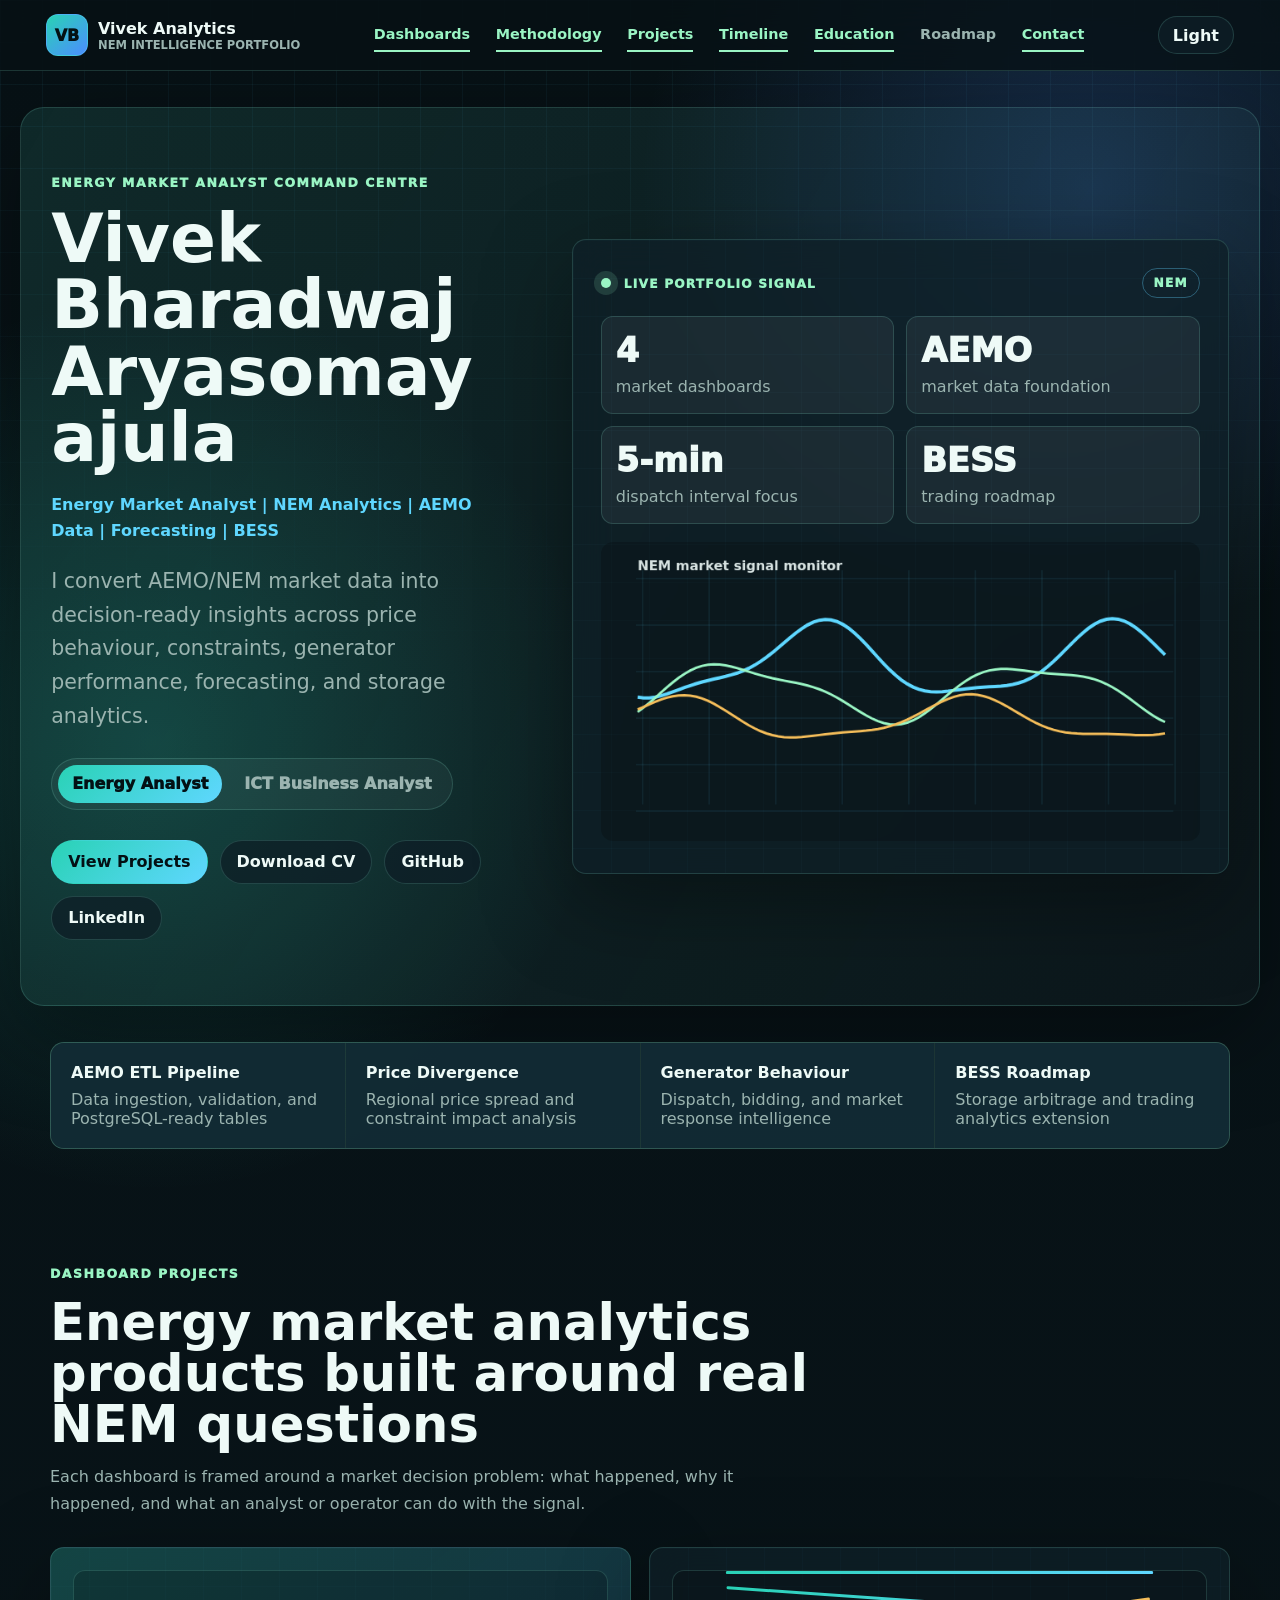
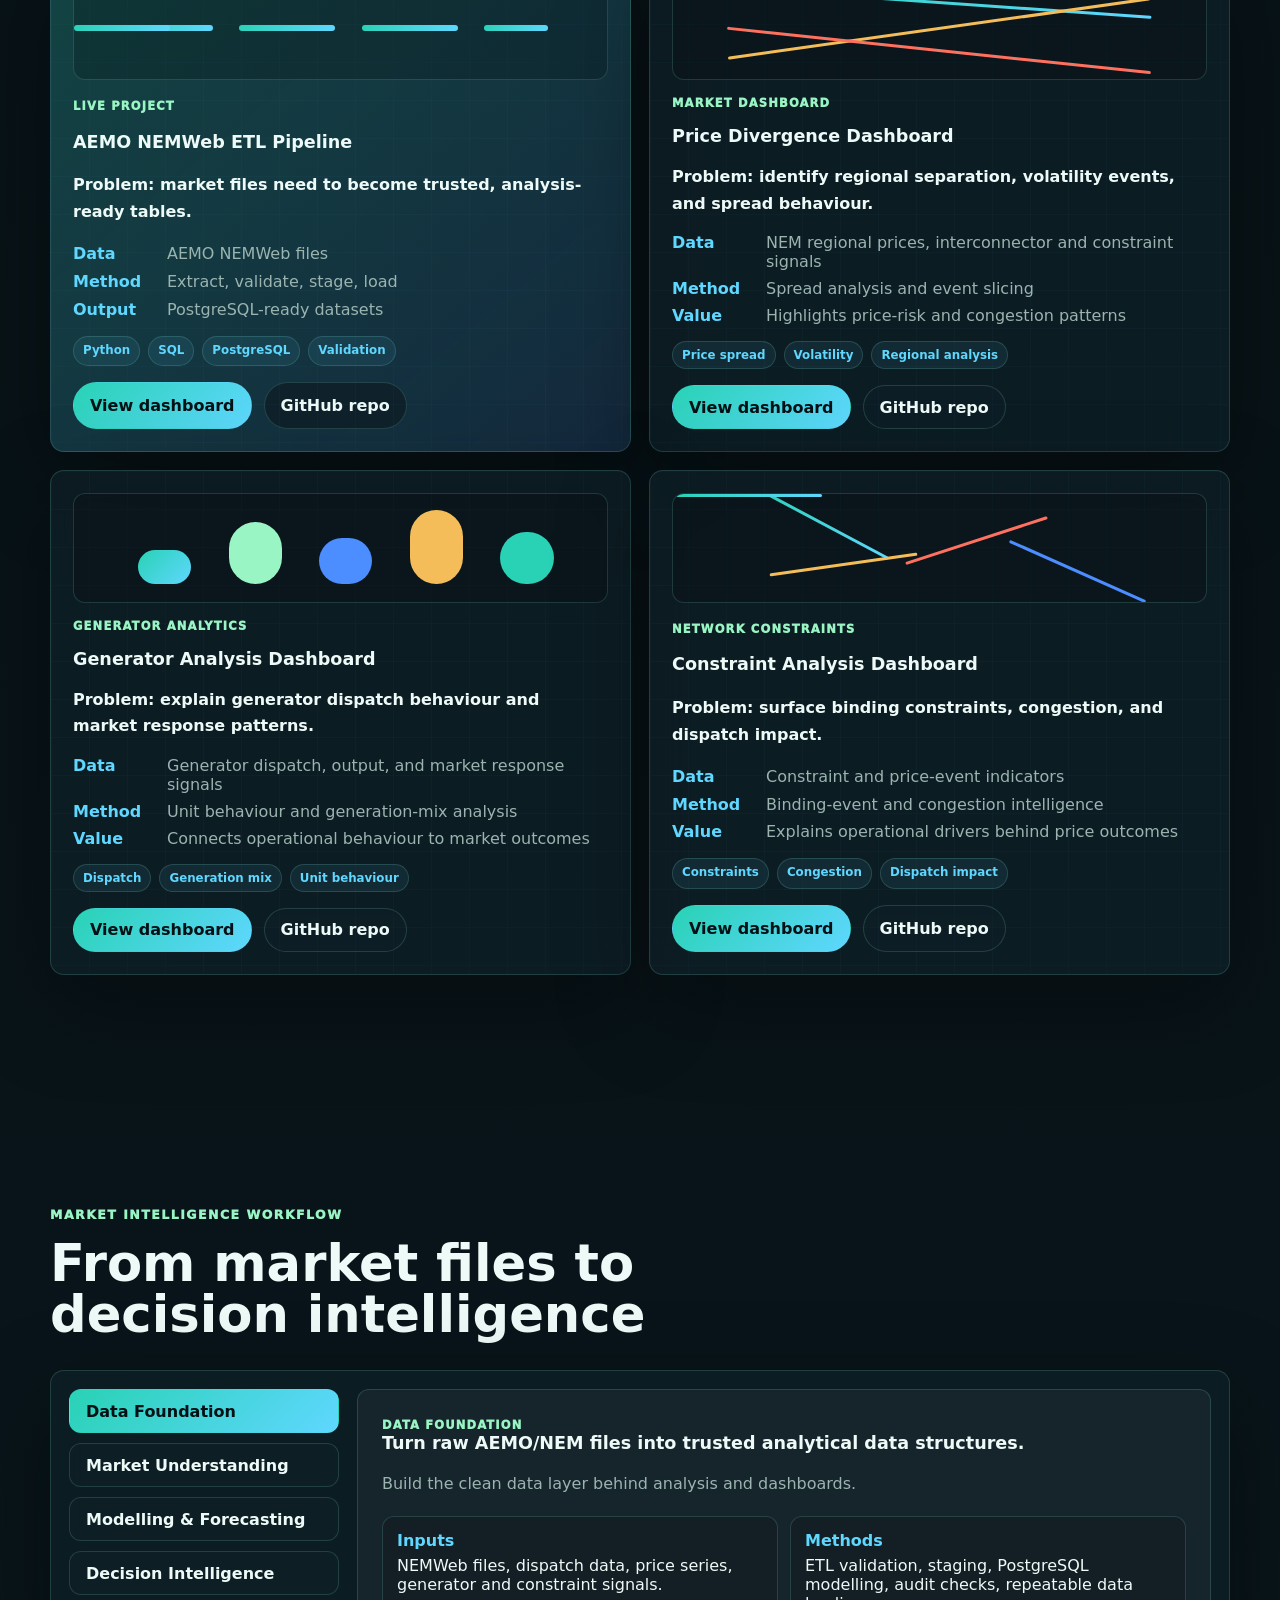
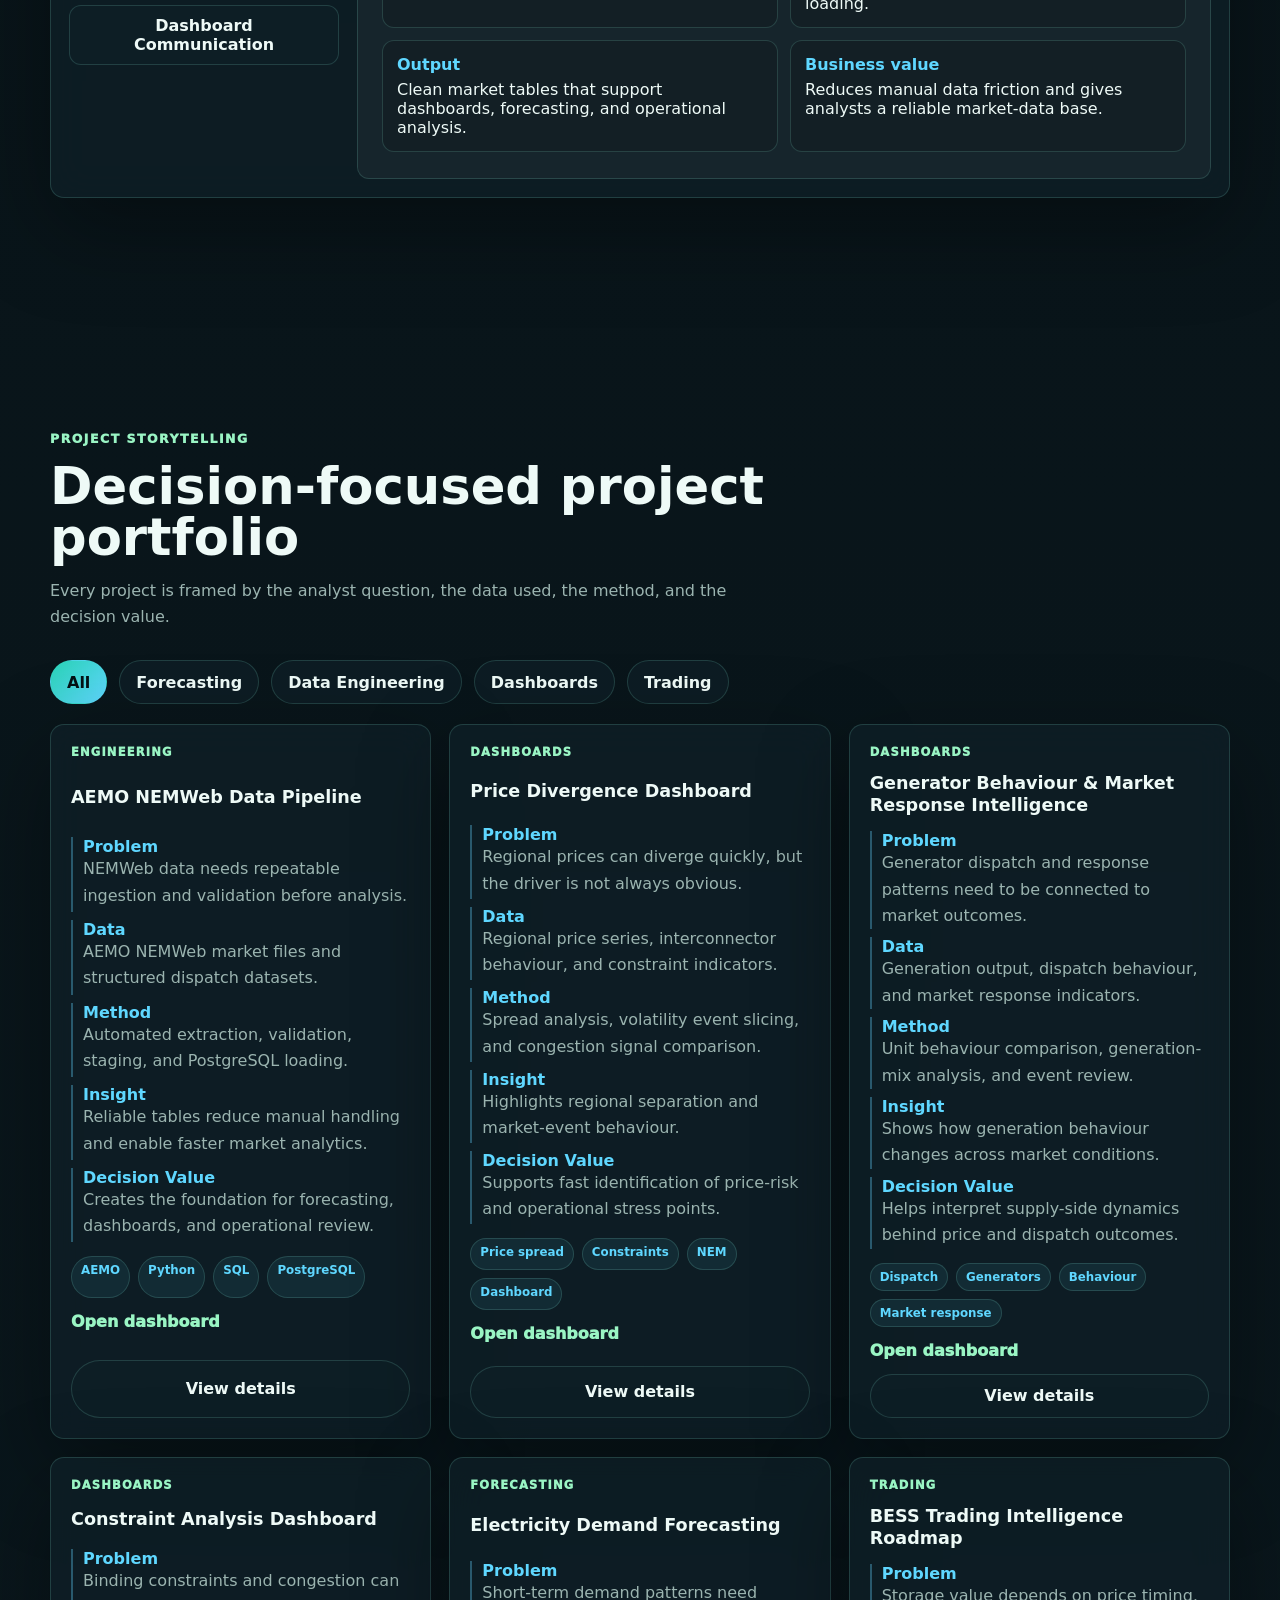
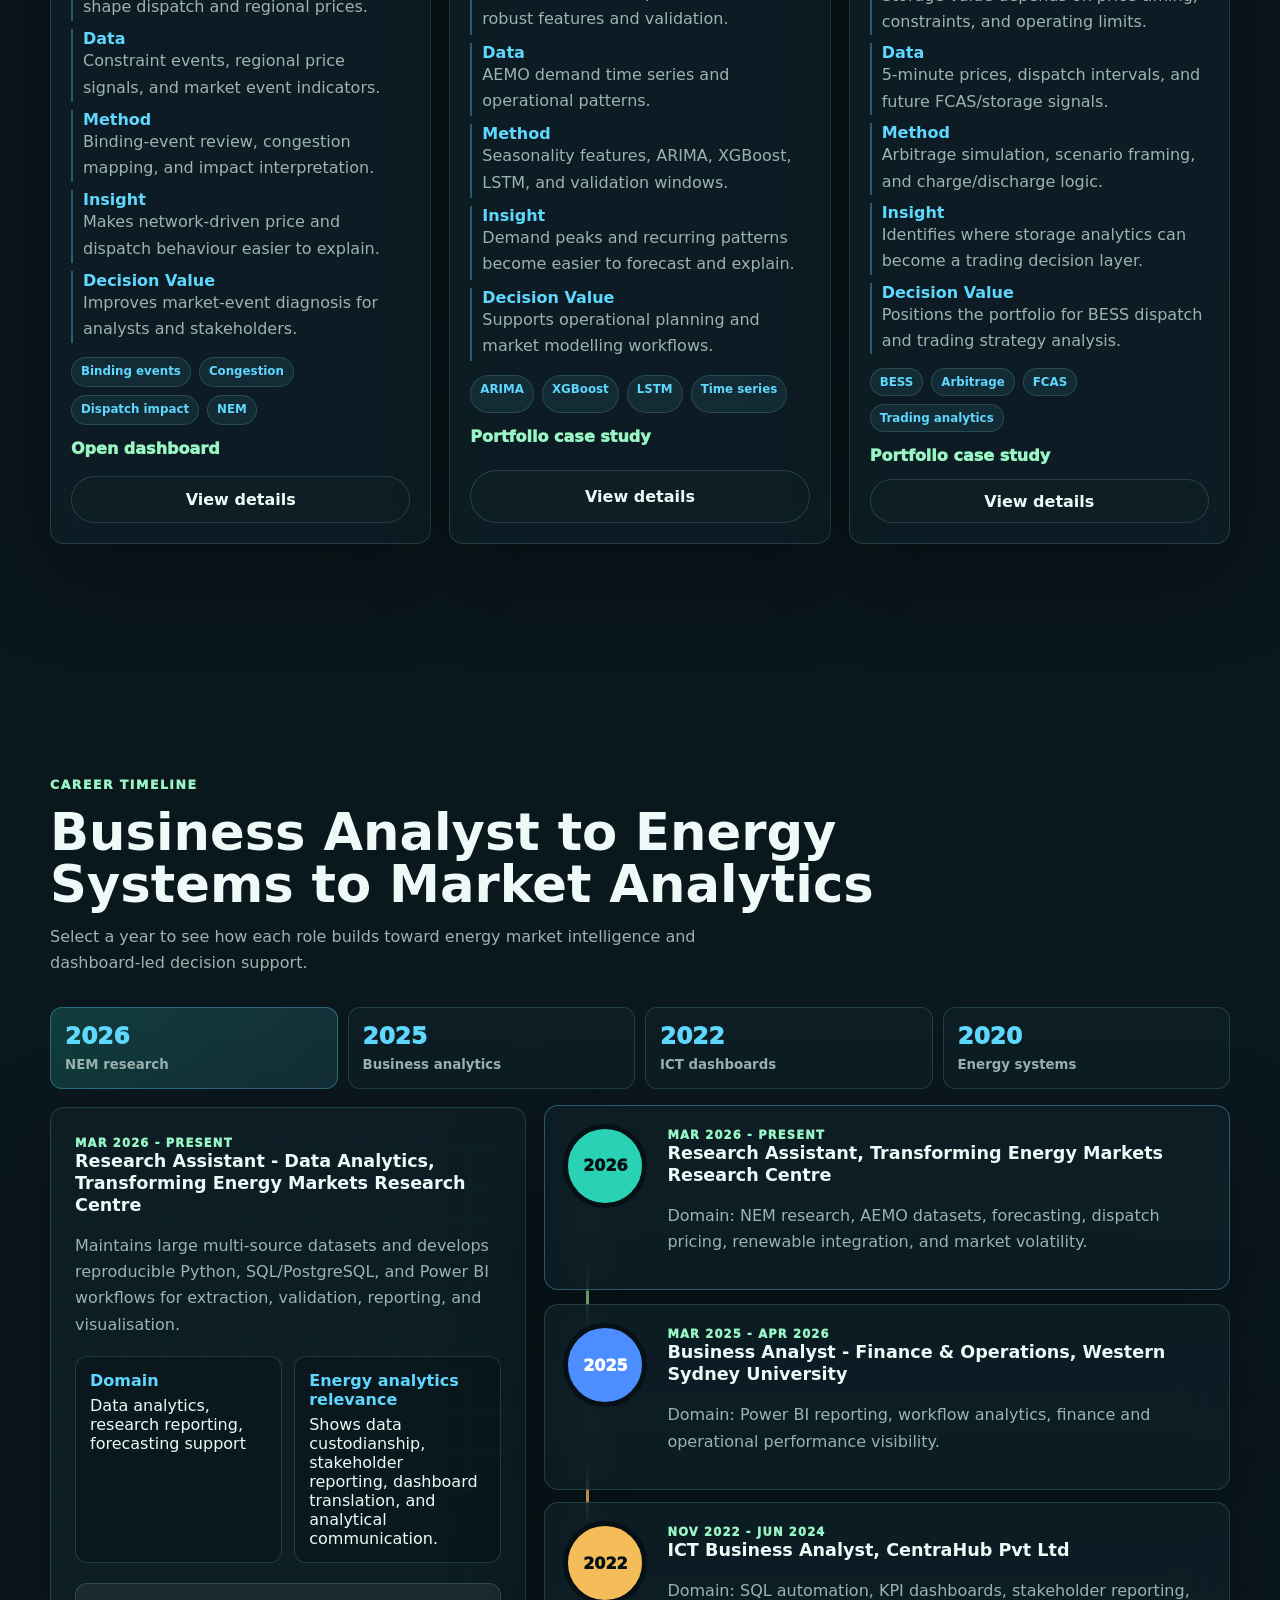
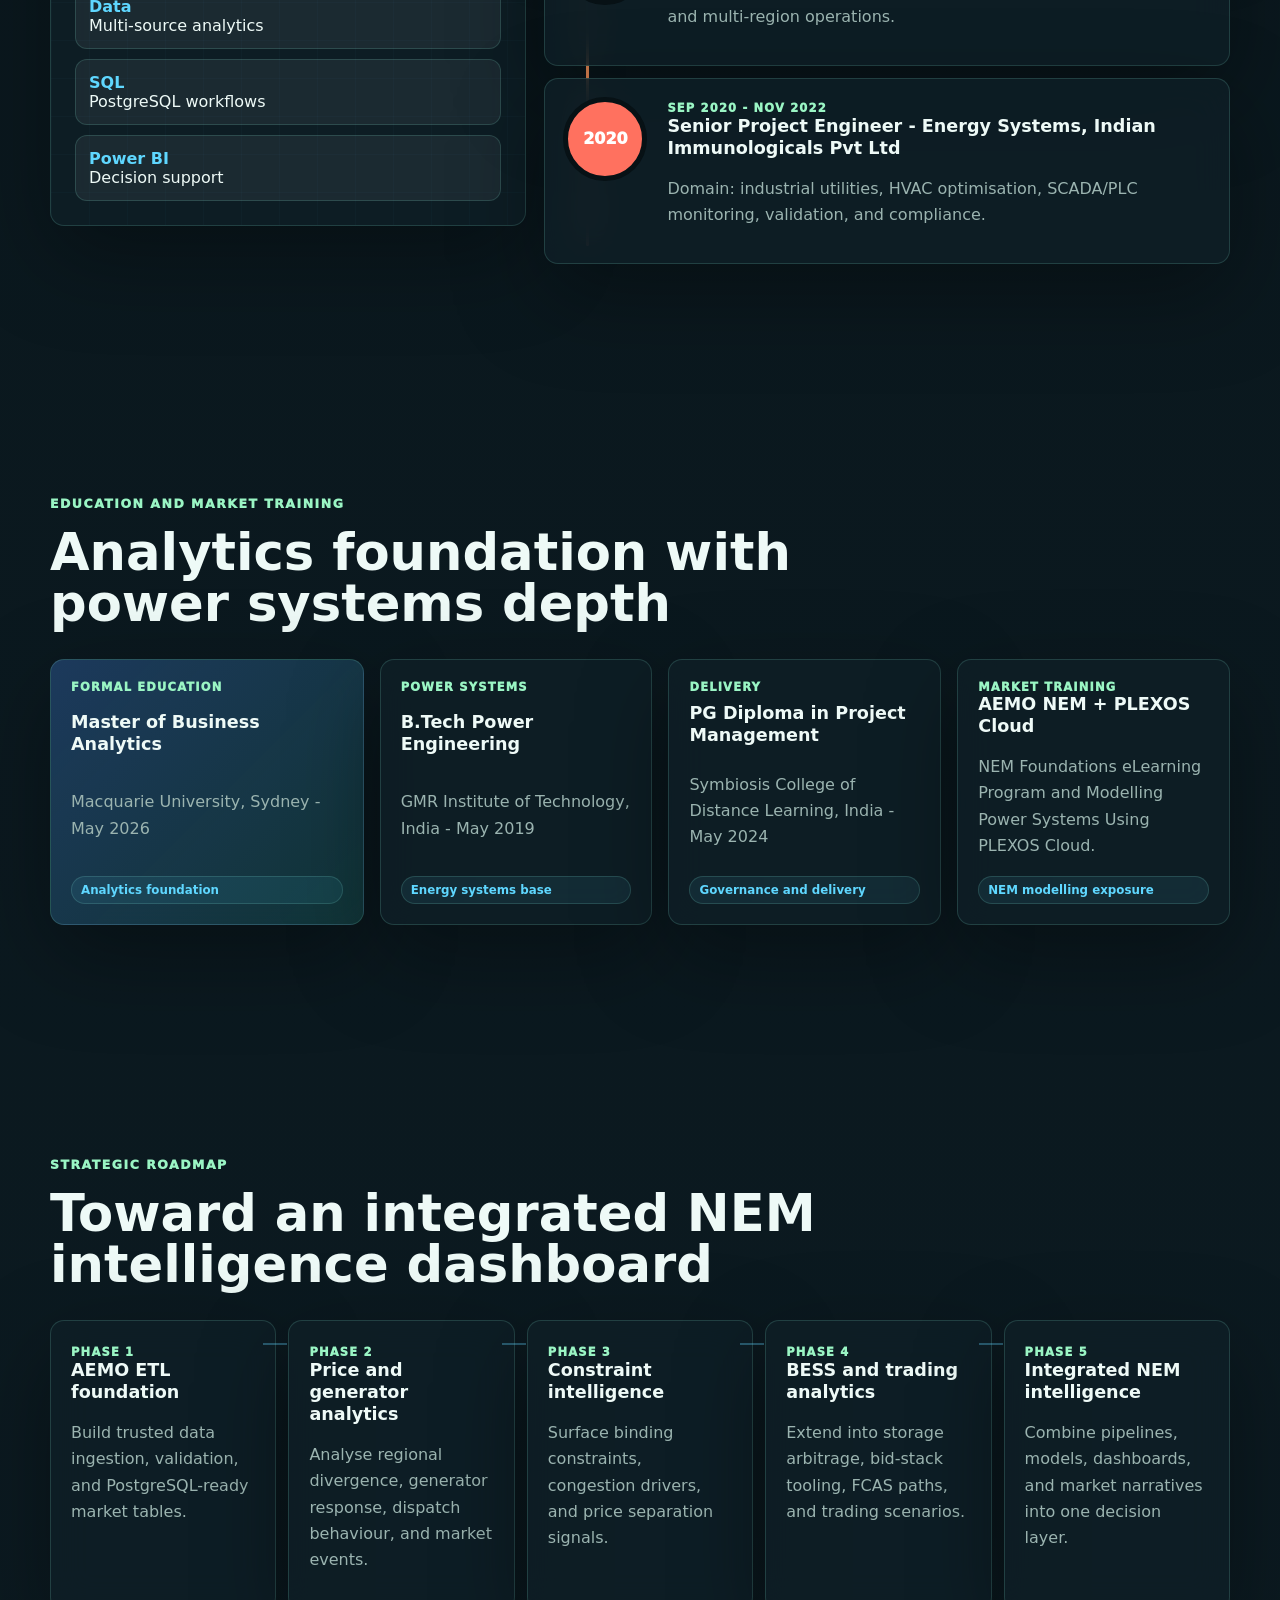
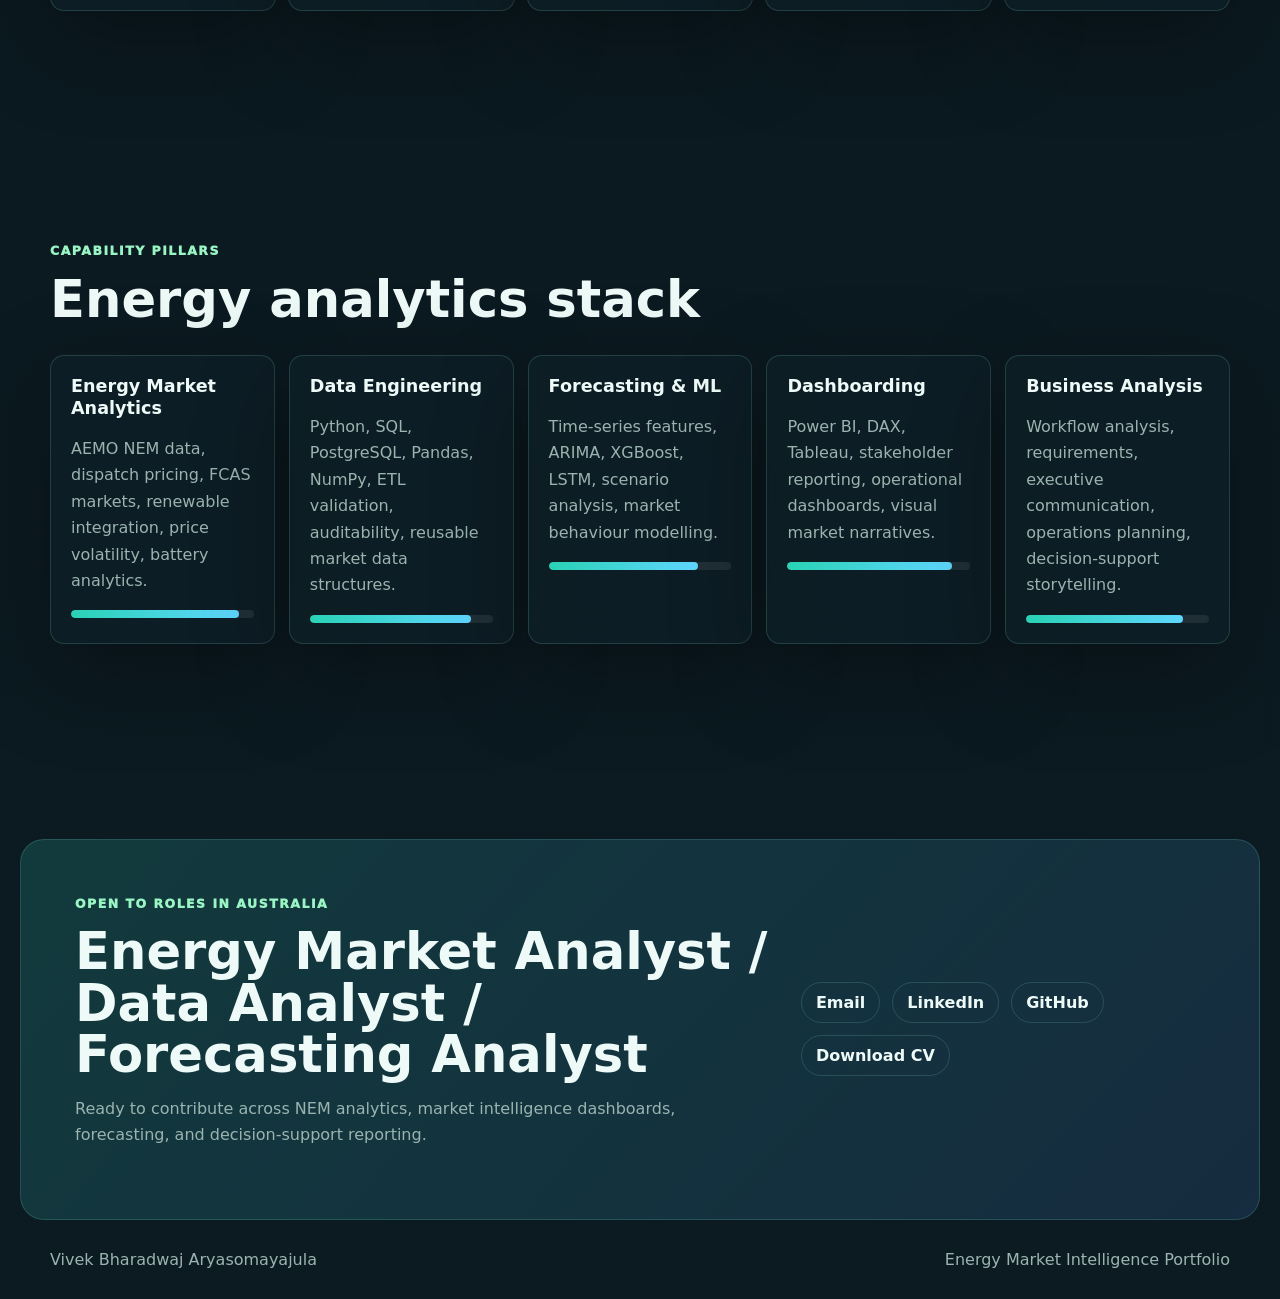
==== commit ee309ca0: "Add dual Energy and ICT Business Analyst profile modes" ====
--- a/docs/index.html
+++ b/docs/index.html
@@ -8,7 +8,7 @@
       content="Interactive digital CV and energy market analytics portfolio for Vivek Bharadwaj Aryasomayajula."
     />
     <title>Vivek Bharadwaj | Energy Market Intelligence Portfolio</title>
-    <link rel="stylesheet" href="styles.css?v=premium-command-centre-6" />
+    <link rel="stylesheet" href="styles.css?v=dual-profile-7" />
   </head>
   <body>
     <header class="site-header">
@@ -16,7 +16,7 @@
         <span class="brand-mark">VB</span>
         <span>
           <strong>Vivek Analytics</strong>
-          <small>NEM intelligence portfolio</small>
+          <small id="brand-subtitle">NEM intelligence portfolio</small>
         </span>
       </a>
       <button class="menu-toggle" type="button" aria-label="Toggle navigation" aria-expanded="false">
@@ -49,6 +49,14 @@
             I convert AEMO/NEM market data into decision-ready insights across price behaviour, constraints,
             generator performance, forecasting, and storage analytics.
           </p>
+          <div class="profile-switcher" role="tablist" aria-label="Portfolio profile mode">
+            <button class="profile-tab active" type="button" data-profile="energy" role="tab" aria-selected="true">
+              Energy Analyst
+            </button>
+            <button class="profile-tab" type="button" data-profile="ict" role="tab" aria-selected="false">
+              ICT Business Analyst
+            </button>
+          </div>
           <div class="hero-actions" aria-label="Profile actions">
             <a class="button primary" href="#dashboards">View Projects</a>
             <a class="button" href="assets/Vivek_Bharadwaj_CV.pdf" target="_blank" rel="noreferrer">Download CV</a>
@@ -384,6 +392,6 @@
       <span>Energy Market Intelligence Portfolio</span>
     </footer>
 
-    <script src="app.js?v=premium-command-centre-6"></script>
+    <script src="app.js?v=dual-profile-7"></script>
   </body>
 </html>
--- a/docs/styles.css
+++ b/docs/styles.css
@@ -88,8 +88,8 @@
 }
 
 h1 {
-  font-size: clamp(3rem, 7vw, 5.9rem);
-  line-height: 0.92;
+  font-size: clamp(2.45rem, 5.3vw, 4.6rem);
+  line-height: 0.98;
 }
 
 h1 span {
@@ -213,7 +213,7 @@
 .command-centre {
   position: relative;
   display: grid;
-  grid-template-columns: minmax(0, 0.9fr) minmax(410px, 1.1fr);
+  grid-template-columns: minmax(0, 0.82fr) minmax(410px, 1.18fr);
   gap: clamp(28px, 5vw, 64px);
   align-items: center;
   width: min(100%, 1360px);
@@ -235,7 +235,7 @@
 }
 
 .hero-copy {
-  max-width: 760px;
+  max-width: 680px;
 }
 
 .eyebrow {
@@ -1086,3 +1086,63 @@
     flex-direction: column;
   }
 }
+
+
+.profile-switcher {
+  display: inline-flex;
+  gap: 8px;
+  margin-top: 24px;
+  border: 1px solid var(--line);
+  border-radius: 999px;
+  background: rgba(255, 255, 255, 0.045);
+  padding: 6px;
+}
+
+.profile-tab {
+  min-height: 38px;
+  border: 0;
+  border-radius: 999px;
+  background: transparent;
+  color: var(--muted);
+  padding: 8px 14px;
+  cursor: pointer;
+  font-weight: 950;
+}
+
+.profile-tab.active {
+  background: linear-gradient(135deg, var(--teal), var(--cyan));
+  color: #031014;
+}
+
+body[data-profile="ict"] .hero-grid-bg,
+body[data-profile="ict"] .market-console,
+body[data-profile="ict"] .analytics-card.featured,
+body[data-profile="ict"] .career-focus-card {
+  border-color: rgba(244, 189, 90, 0.34);
+}
+
+body[data-profile="ict"] .button.primary,
+body[data-profile="ict"] .filter-pill.active,
+body[data-profile="ict"] .lab-tab.active,
+body[data-profile="ict"] .card-actions a:first-child,
+body[data-profile="ict"] .profile-tab.active {
+  background: linear-gradient(135deg, var(--amber), var(--cyan));
+  color: #071115;
+}
+
+body[data-profile="ict"] .eyebrow,
+body[data-profile="ict"] .console-label,
+body[data-profile="ict"] .console-tag,
+body[data-profile="ict"] .link-type,
+body[data-profile="ict"] .timeline-date,
+body[data-profile="ict"] .roadmap span {
+  color: var(--amber);
+}
+
+@media (max-width: 760px) {
+  .profile-switcher {
+    display: grid;
+    width: 100%;
+    border-radius: 16px;
+  }
+}
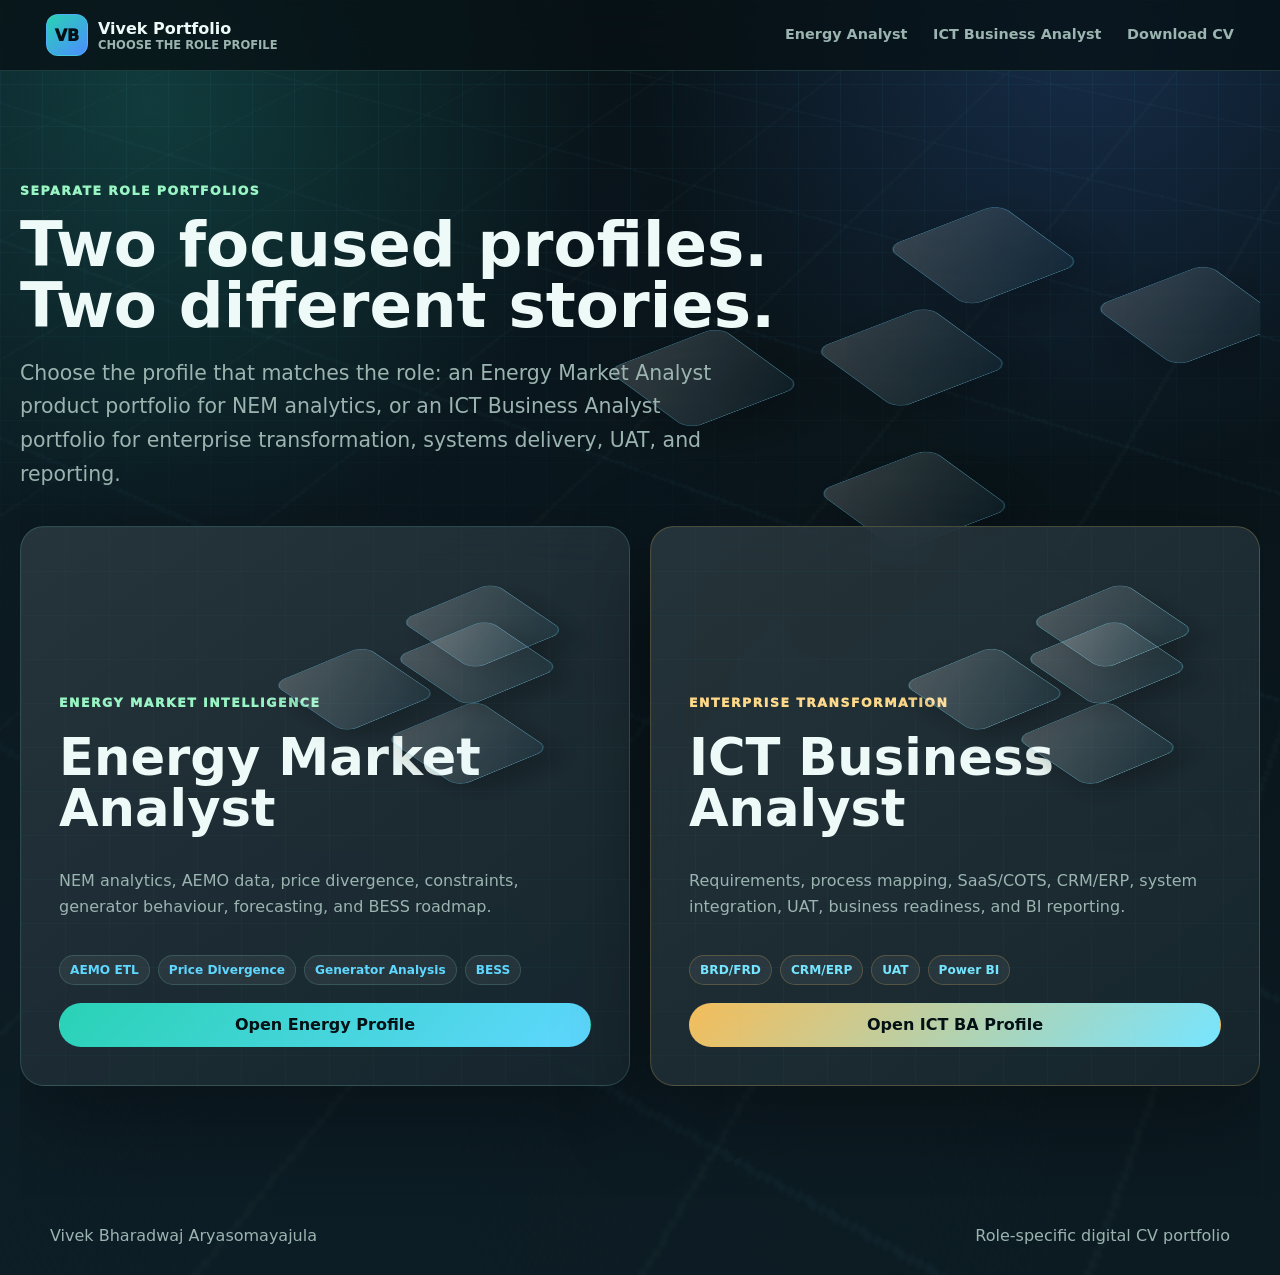
==== commit ce3a789c: "Split portfolio into separate role profiles" ====
--- a/docs/index.html
+++ b/docs/index.html
@@ -3,395 +3,71 @@
   <head>
     <meta charset="UTF-8" />
     <meta name="viewport" content="width=device-width, initial-scale=1.0" />
-    <meta
-      name="description"
-      content="Interactive digital CV and energy market analytics portfolio for Vivek Bharadwaj Aryasomayajula."
-    />
-    <title>Vivek Bharadwaj | Energy Market Intelligence Portfolio</title>
-    <link rel="stylesheet" href="styles.css?v=dual-profile-7" />
+    <meta name="description" content="Role gateway for Vivek Bharadwaj Aryasomayajula: separate Energy Market Analyst and ICT Business Analyst portfolios." />
+    <title>Vivek Bharadwaj | Portfolio Role Gateway</title>
+    <link rel="stylesheet" href="styles.css?v=separate-profiles-8" />
   </head>
-  <body>
-    <header class="site-header">
-      <a class="brand" href="#top" aria-label="Vivek profile home">
+  <body class="gateway-page">
+    <header class="site-header gateway-header">
+      <a class="brand" href="index.html" aria-label="Vivek portfolio gateway">
         <span class="brand-mark">VB</span>
         <span>
-          <strong>Vivek Analytics</strong>
-          <small id="brand-subtitle">NEM intelligence portfolio</small>
+          <strong>Vivek Portfolio</strong>
+          <small>Choose the role profile</small>
         </span>
       </a>
-      <button class="menu-toggle" type="button" aria-label="Toggle navigation" aria-expanded="false">
-        <span></span>
-        <span></span>
-      </button>
-      <nav class="nav-links" aria-label="Primary navigation">
-        <a href="#dashboards">Dashboards</a>
-        <a href="#methodology">Methodology</a>
-        <a href="#projects">Projects</a>
-        <a href="#experience">Timeline</a>
-        <a href="#education">Education</a>
-        <a href="#roadmap">Roadmap</a>
-        <a href="#contact">Contact</a>
+      <nav class="nav-links gateway-nav" aria-label="Profile links">
+        <a href="energy-analyst.html">Energy Analyst</a>
+        <a href="ict-business-analyst.html">ICT Business Analyst</a>
+        <a href="assets/Vivek_Bharadwaj_CV.pdf" target="_blank" rel="noreferrer">Download CV</a>
       </nav>
-      <button class="theme-toggle" type="button" aria-label="Toggle light and dark theme">Light</button>
     </header>
 
-    <main id="top">
-      <section class="hero command-centre" aria-labelledby="profile-title">
-        <div class="hero-grid-bg" aria-hidden="true"></div>
-        <div class="hero-copy reveal">
-          <p class="eyebrow">Energy market analyst command centre</p>
-          <h1 id="profile-title">
-            <span>Vivek Bharadwaj</span>
-            <span>Aryasomayajula</span>
-          </h1>
-          <p class="role-line">Energy Market Analyst | NEM Analytics | AEMO Data | Forecasting | BESS</p>
-          <p class="lead">
-            I convert AEMO/NEM market data into decision-ready insights across price behaviour, constraints,
-            generator performance, forecasting, and storage analytics.
-          </p>
-          <div class="profile-switcher" role="tablist" aria-label="Portfolio profile mode">
-            <button class="profile-tab active" type="button" data-profile="energy" role="tab" aria-selected="true">
-              Energy Analyst
-            </button>
-            <button class="profile-tab" type="button" data-profile="ict" role="tab" aria-selected="false">
-              ICT Business Analyst
-            </button>
-          </div>
-          <div class="hero-actions" aria-label="Profile actions">
-            <a class="button primary" href="#dashboards">View Projects</a>
-            <a class="button" href="assets/Vivek_Bharadwaj_CV.pdf" target="_blank" rel="noreferrer">Download CV</a>
-            <a class="button ghost" href="https://github.com/Vivekarya05" target="_blank" rel="noreferrer">GitHub</a>
-            <a class="button ghost" href="https://linkedin.com/in/vivek-energy-analytics" target="_blank" rel="noreferrer">LinkedIn</a>
-          </div>
-        </div>
-
-        <aside class="market-console reveal" aria-label="Energy market profile snapshot">
-          <div class="console-top">
-            <div>
-              <span class="status-dot"></span>
-              <span class="console-label">Live portfolio signal</span>
-            </div>
-            <span class="console-tag">NEM</span>
-          </div>
-          <div class="signal-grid">
-            <div class="signal-card">
-              <span class="signal-value count-up" data-count="4">0</span>
-              <span class="signal-label">market dashboards</span>
-            </div>
-            <div class="signal-card">
-              <span class="signal-value">AEMO</span>
-              <span class="signal-label">market data foundation</span>
-            </div>
-            <div class="signal-card">
-              <span class="signal-value">5-min</span>
-              <span class="signal-label">dispatch interval focus</span>
-            </div>
-            <div class="signal-card">
-              <span class="signal-value">BESS</span>
-              <span class="signal-label">trading roadmap</span>
-            </div>
-          </div>
-          <canvas id="marketChart" width="720" height="360" aria-label="Animated NEM market signal chart"></canvas>
-        </aside>
+    <main class="profile-gateway" id="top">
+      <div class="gateway-backdrop" aria-hidden="true">
+        <span></span><span></span><span></span><span></span><span></span>
+      </div>
+      <section class="gateway-hero reveal visible" aria-labelledby="gateway-title">
+        <p class="eyebrow">Separate role portfolios</p>
+        <h1 id="gateway-title">Two focused profiles. Two different stories.</h1>
+        <p class="lead">
+          Choose the profile that matches the role: an Energy Market Analyst product portfolio for NEM analytics,
+          or an ICT Business Analyst portfolio for enterprise transformation, systems delivery, UAT, and reporting.
+        </p>
       </section>
 
-      <section class="metrics-band reveal" aria-label="Portfolio highlights">
-        <div>
-          <strong>AEMO ETL Pipeline</strong>
-          <span>Data ingestion, validation, and PostgreSQL-ready tables</span>
-        </div>
-        <div>
-          <strong>Price Divergence</strong>
-          <span>Regional price spread and constraint impact analysis</span>
-        </div>
-        <div>
-          <strong>Generator Behaviour</strong>
-          <span>Dispatch, bidding, and market response intelligence</span>
-        </div>
-        <div>
-          <strong>BESS Roadmap</strong>
-          <span>Storage arbitrage and trading analytics extension</span>
-        </div>
-      </section>
+      <section class="role-card-grid" aria-label="Portfolio role choices">
+        <article class="profile-choice-card energy-choice">
+          <div class="choice-visual" aria-hidden="true">
+            <span></span><span></span><span></span><span></span>
+          </div>
+          <p class="role-kicker">Energy Market Intelligence</p>
+          <h2>Energy Market Analyst</h2>
+          <p>NEM analytics, AEMO data, price divergence, constraints, generator behaviour, forecasting, and BESS roadmap.</p>
+          <div class="choice-metrics">
+            <span>AEMO ETL</span><span>Price Divergence</span><span>Generator Analysis</span><span>BESS</span>
+          </div>
+          <a class="button primary" href="energy-analyst.html">Open Energy Profile</a>
+        </article>
 
-      <section id="dashboards" class="section dashboard-section" aria-labelledby="dashboard-title">
-        <div class="section-heading reveal">
-          <p class="eyebrow">Dashboard projects</p>
-          <h2 id="dashboard-title">Energy market analytics products built around real NEM questions</h2>
-          <p class="section-intro">
-            Each dashboard is framed around a market decision problem: what happened, why it happened,
-            and what an analyst or operator can do with the signal.
-          </p>
-        </div>
-        <div class="dashboard-showcase">
-          <article class="analytics-card featured reveal" data-project="aemo-etl">
-            <div class="card-visual etl-visual" aria-hidden="true">
-              <span></span><span></span><span></span><span></span>
-            </div>
-            <span class="link-type">Live project</span>
-            <h3>AEMO NEMWeb ETL Pipeline</h3>
-            <p class="problem">Problem: market files need to become trusted, analysis-ready tables.</p>
-            <dl>
-              <div><dt>Data</dt><dd>AEMO NEMWeb files</dd></div>
-              <div><dt>Method</dt><dd>Extract, validate, stage, load</dd></div>
-              <div><dt>Output</dt><dd>PostgreSQL-ready datasets</dd></div>
-            </dl>
-            <div class="dashboard-tags">
-              <span>Python</span><span>SQL</span><span>PostgreSQL</span><span>Validation</span>
-            </div>
-            <div class="card-actions">
-              <a href="https://vivekarya05.github.io/nemweb-etl-pipeline/" target="_blank" rel="noreferrer">View dashboard</a>
-              <a href="https://github.com/Vivekarya05/nemweb-etl-pipeline" target="_blank" rel="noreferrer">GitHub repo</a>
-            </div>
-          </article>
-
-          <article class="analytics-card reveal" data-project="price-divergence">
-            <div class="card-visual spread-visual" aria-hidden="true">
-              <span></span><span></span><span></span>
-            </div>
-            <span class="link-type">Market dashboard</span>
-            <h3>Price Divergence Dashboard</h3>
-            <p class="problem">Problem: identify regional separation, volatility events, and spread behaviour.</p>
-            <dl>
-              <div><dt>Data</dt><dd>NEM regional prices, interconnector and constraint signals</dd></div>
-              <div><dt>Method</dt><dd>Spread analysis and event slicing</dd></div>
-              <div><dt>Value</dt><dd>Highlights price-risk and congestion patterns</dd></div>
-            </dl>
-            <div class="dashboard-tags">
-              <span>Price spread</span><span>Volatility</span><span>Regional analysis</span>
-            </div>
-            <div class="card-actions">
-              <a href="https://vivekarya05.github.io/nem-network-constraints-price-divergence/" target="_blank" rel="noreferrer">View dashboard</a>
-              <a href="https://github.com/Vivekarya05/nem-network-constraints-price-divergence" target="_blank" rel="noreferrer">GitHub repo</a>
-            </div>
-          </article>
-
-          <article class="analytics-card reveal" data-project="generator">
-            <div class="card-visual generator-visual" aria-hidden="true">
-              <span></span><span></span><span></span><span></span><span></span>
-            </div>
-            <span class="link-type">Generator analytics</span>
-            <h3>Generator Analysis Dashboard</h3>
-            <p class="problem">Problem: explain generator dispatch behaviour and market response patterns.</p>
-            <dl>
-              <div><dt>Data</dt><dd>Generator dispatch, output, and market response signals</dd></div>
-              <div><dt>Method</dt><dd>Unit behaviour and generation-mix analysis</dd></div>
-              <div><dt>Value</dt><dd>Connects operational behaviour to market outcomes</dd></div>
-            </dl>
-            <div class="dashboard-tags">
-              <span>Dispatch</span><span>Generation mix</span><span>Unit behaviour</span>
-            </div>
-            <div class="card-actions">
-              <a href="https://vivekarya05.github.io/nem-generator-behaviour-market-response-intelligence/" target="_blank" rel="noreferrer">View dashboard</a>
-              <a href="https://github.com/Vivekarya05/nem-generator-behaviour-market-response-intelligence" target="_blank" rel="noreferrer">GitHub repo</a>
-            </div>
-          </article>
-
-          <article class="analytics-card reveal" data-project="constraints">
-            <div class="card-visual constraint-visual" aria-hidden="true">
-              <span></span><span></span><span></span><span></span>
-            </div>
-            <span class="link-type">Network constraints</span>
-            <h3>Constraint Analysis Dashboard</h3>
-            <p class="problem">Problem: surface binding constraints, congestion, and dispatch impact.</p>
-            <dl>
-              <div><dt>Data</dt><dd>Constraint and price-event indicators</dd></div>
-              <div><dt>Method</dt><dd>Binding-event and congestion intelligence</dd></div>
-              <div><dt>Value</dt><dd>Explains operational drivers behind price outcomes</dd></div>
-            </dl>
-            <div class="dashboard-tags">
-              <span>Constraints</span><span>Congestion</span><span>Dispatch impact</span>
-            </div>
-            <div class="card-actions">
-              <a href="https://vivekarya05.github.io/nem-network-constraints-price-divergence/" target="_blank" rel="noreferrer">View dashboard</a>
-              <a href="https://github.com/Vivekarya05/nem-network-constraints-price-divergence" target="_blank" rel="noreferrer">GitHub repo</a>
-            </div>
-          </article>
-        </div>
-      </section>
-
-      <section id="methodology" class="section methodology-section" aria-labelledby="methodology-title">
-        <div class="section-heading reveal">
-          <p class="eyebrow">Market intelligence workflow</p>
-          <h2 id="methodology-title">From market files to decision intelligence</h2>
-        </div>
-        <div class="methodology-shell reveal">
-          <div class="lab-controls" role="tablist" aria-label="Analytics workflow">
-            <button class="lab-tab active" type="button" data-mode="foundation" role="tab" aria-selected="true">Data Foundation</button>
-            <button class="lab-tab" type="button" data-mode="understanding" role="tab" aria-selected="false">Market Understanding</button>
-            <button class="lab-tab" type="button" data-mode="modelling" role="tab" aria-selected="false">Modelling & Forecasting</button>
-            <button class="lab-tab" type="button" data-mode="decision" role="tab" aria-selected="false">Decision Intelligence</button>
-            <button class="lab-tab" type="button" data-mode="communication" role="tab" aria-selected="false">Dashboard Communication</button>
+        <article class="profile-choice-card ict-choice">
+          <div class="choice-visual process-choice" aria-hidden="true">
+            <span></span><span></span><span></span><span></span>
           </div>
-          <div class="lab-panel" id="labPanel" aria-live="polite"></div>
-        </div>
-      </section>
-
-      <section id="projects" class="section projects-section" aria-labelledby="projects-title">
-        <div class="section-heading reveal">
-          <p class="eyebrow">Project storytelling</p>
-          <h2 id="projects-title">Decision-focused project portfolio</h2>
-          <p class="section-intro">Every project is framed by the analyst question, the data used, the method, and the decision value.</p>
-        </div>
-        <div class="filter-row reveal" aria-label="Project filters">
-          <button class="filter-pill active" type="button" data-filter="all">All</button>
-          <button class="filter-pill" type="button" data-filter="forecasting">Forecasting</button>
-          <button class="filter-pill" type="button" data-filter="engineering">Data Engineering</button>
-          <button class="filter-pill" type="button" data-filter="dashboards">Dashboards</button>
-          <button class="filter-pill" type="button" data-filter="trading">Trading</button>
-        </div>
-        <div class="project-grid" id="projectGrid"></div>
-      </section>
-
-      <section id="experience" class="section experience-section career-section" aria-labelledby="experience-title">
-        <div class="section-heading reveal">
-          <p class="eyebrow">Career timeline</p>
-          <h2 id="experience-title">Business Analyst to Energy Systems to Market Analytics</h2>
-          <p class="section-intro">Select a year to see how each role builds toward energy market intelligence and dashboard-led decision support.</p>
-        </div>
-        <div class="career-visual reveal">
-          <div class="career-year-rail" role="tablist" aria-label="Career years">
-            <button class="career-year-tab active" type="button" data-career="2026" role="tab" aria-selected="true">
-              <span>2026</span><small>NEM research</small>
-            </button>
-            <button class="career-year-tab" type="button" data-career="2025" role="tab" aria-selected="false">
-              <span>2025</span><small>Business analytics</small>
-            </button>
-            <button class="career-year-tab" type="button" data-career="2022" role="tab" aria-selected="false">
-              <span>2022</span><small>ICT dashboards</small>
-            </button>
-            <button class="career-year-tab" type="button" data-career="2020" role="tab" aria-selected="false">
-              <span>2020</span><small>Energy systems</small>
-            </button>
+          <p class="role-kicker">Enterprise Transformation</p>
+          <h2>ICT Business Analyst</h2>
+          <p>Requirements, process mapping, SaaS/COTS, CRM/ERP, system integration, UAT, business readiness, and BI reporting.</p>
+          <div class="choice-metrics">
+            <span>BRD/FRD</span><span>CRM/ERP</span><span>UAT</span><span>Power BI</span>
           </div>
-          <div class="career-main">
-            <article class="career-focus-card" id="careerFocus" aria-live="polite"></article>
-            <div class="career-path" aria-label="Career progression">
-              <article class="career-node active" data-career="2026">
-                <span class="career-year">2026</span>
-                <div>
-                  <span class="timeline-date">Mar 2026 - Present</span>
-                  <h3>Research Assistant, Transforming Energy Markets Research Centre</h3>
-                  <p>Domain: NEM research, AEMO datasets, forecasting, dispatch pricing, renewable integration, and market volatility.</p>
-                </div>
-              </article>
-              <article class="career-node" data-career="2025">
-                <span class="career-year">2025</span>
-                <div>
-                  <span class="timeline-date">Mar 2025 - Apr 2026</span>
-                  <h3>Business Analyst - Finance & Operations, Western Sydney University</h3>
-                  <p>Domain: Power BI reporting, workflow analytics, finance and operational performance visibility.</p>
-                </div>
-              </article>
-              <article class="career-node" data-career="2022">
-                <span class="career-year">2022</span>
-                <div>
-                  <span class="timeline-date">Nov 2022 - Jun 2024</span>
-                  <h3>ICT Business Analyst, CentraHub Pvt Ltd</h3>
-                  <p>Domain: SQL automation, KPI dashboards, stakeholder reporting, and multi-region operations.</p>
-                </div>
-              </article>
-              <article class="career-node" data-career="2020">
-                <span class="career-year">2020</span>
-                <div>
-                  <span class="timeline-date">Sep 2020 - Nov 2022</span>
-                  <h3>Senior Project Engineer - Energy Systems, Indian Immunologicals Pvt Ltd</h3>
-                  <p>Domain: industrial utilities, HVAC optimisation, SCADA/PLC monitoring, validation, and compliance.</p>
-                </div>
-              </article>
-            </div>
-          </div>
-        </div>
-      </section>
-
-      <section id="education" class="section education-section" aria-labelledby="education-title">
-        <div class="section-heading reveal">
-          <p class="eyebrow">Education and market training</p>
-          <h2 id="education-title">Analytics foundation with power systems depth</h2>
-        </div>
-        <div class="education-grid reveal">
-          <article class="education-card featured">
-            <span class="education-year">Formal education</span>
-            <h3>Master of Business Analytics</h3>
-            <p>Macquarie University, Sydney - May 2026</p>
-            <span class="education-tag">Analytics foundation</span>
-          </article>
-          <article class="education-card">
-            <span class="education-year">Power systems</span>
-            <h3>B.Tech Power Engineering</h3>
-            <p>GMR Institute of Technology, India - May 2019</p>
-            <span class="education-tag">Energy systems base</span>
-          </article>
-          <article class="education-card">
-            <span class="education-year">Delivery</span>
-            <h3>PG Diploma in Project Management</h3>
-            <p>Symbiosis College of Distance Learning, India - May 2024</p>
-            <span class="education-tag">Governance and delivery</span>
-          </article>
-          <article class="education-card training">
-            <span class="education-year">Market training</span>
-            <h3>AEMO NEM + PLEXOS Cloud</h3>
-            <p>NEM Foundations eLearning Program and Modelling Power Systems Using PLEXOS Cloud.</p>
-            <span class="education-tag">NEM modelling exposure</span>
-          </article>
-        </div>
-      </section>
-
-      <section id="roadmap" class="section roadmap-section" aria-labelledby="roadmap-title">
-        <div class="section-heading reveal">
-          <p class="eyebrow">Strategic roadmap</p>
-          <h2 id="roadmap-title">Toward an integrated NEM intelligence dashboard</h2>
-        </div>
-        <div class="roadmap product-roadmap reveal">
-          <article><span>Phase 1</span><h3>AEMO ETL foundation</h3><p>Build trusted data ingestion, validation, and PostgreSQL-ready market tables.</p></article>
-          <article><span>Phase 2</span><h3>Price and generator analytics</h3><p>Analyse regional divergence, generator response, dispatch behaviour, and market events.</p></article>
-          <article><span>Phase 3</span><h3>Constraint intelligence</h3><p>Surface binding constraints, congestion drivers, and price separation signals.</p></article>
-          <article><span>Phase 4</span><h3>BESS and trading analytics</h3><p>Extend into storage arbitrage, bid-stack tooling, FCAS paths, and trading scenarios.</p></article>
-          <article><span>Phase 5</span><h3>Integrated NEM intelligence</h3><p>Combine pipelines, models, dashboards, and market narratives into one decision layer.</p></article>
-        </div>
-      </section>
-
-      <section class="section skills-section" aria-labelledby="skills-title">
-        <div class="section-heading reveal">
-          <p class="eyebrow">Capability pillars</p>
-          <h2 id="skills-title">Energy analytics stack</h2>
-        </div>
-        <div class="skill-matrix reveal">
-          <div><h3>Energy Market Analytics</h3><p>AEMO NEM data, dispatch pricing, FCAS markets, renewable integration, price volatility, battery analytics.</p><span class="skill-bar"><i style="width: 92%"></i></span></div>
-          <div><h3>Data Engineering</h3><p>Python, SQL, PostgreSQL, Pandas, NumPy, ETL validation, auditability, reusable market data structures.</p><span class="skill-bar"><i style="width: 88%"></i></span></div>
-          <div><h3>Forecasting & ML</h3><p>Time-series features, ARIMA, XGBoost, LSTM, scenario analysis, market behaviour modelling.</p><span class="skill-bar"><i style="width: 82%"></i></span></div>
-          <div><h3>Dashboarding</h3><p>Power BI, DAX, Tableau, stakeholder reporting, operational dashboards, visual market narratives.</p><span class="skill-bar"><i style="width: 90%"></i></span></div>
-          <div><h3>Business Analysis</h3><p>Workflow analysis, requirements, executive communication, operations planning, decision-support storytelling.</p><span class="skill-bar"><i style="width: 86%"></i></span></div>
-        </div>
-      </section>
-
-      <section id="contact" class="contact-section" aria-labelledby="contact-title">
-        <div>
-          <p class="eyebrow">Open to roles in Australia</p>
-          <h2 id="contact-title">Energy Market Analyst / Data Analyst / Forecasting Analyst</h2>
-          <p>Ready to contribute across NEM analytics, market intelligence dashboards, forecasting, and decision-support reporting.</p>
-        </div>
-        <div class="contact-links">
-          <a href="mailto:vivek.aryasomayajula@gmail.com">Email</a>
-          <a href="https://linkedin.com/in/vivek-energy-analytics" target="_blank" rel="noreferrer">LinkedIn</a>
-          <a href="https://github.com/Vivekarya05" target="_blank" rel="noreferrer">GitHub</a>
-          <a href="assets/Vivek_Bharadwaj_CV.pdf" target="_blank" rel="noreferrer">Download CV</a>
-        </div>
+          <a class="button primary" href="ict-business-analyst.html">Open ICT BA Profile</a>
+        </article>
       </section>
     </main>
 
-    <div class="project-modal" id="projectModal" aria-hidden="true" role="dialog" aria-labelledby="modalTitle">
-      <div class="modal-panel">
-        <button class="modal-close" type="button" aria-label="Close project details">Close</button>
-        <div id="modalContent"></div>
-      </div>
-    </div>
-
     <footer>
       <span>Vivek Bharadwaj Aryasomayajula</span>
-      <span>Energy Market Intelligence Portfolio</span>
+      <span>Role-specific digital CV portfolio</span>
     </footer>
-
-    <script src="app.js?v=dual-profile-7"></script>
   </body>
 </html>
--- a/docs/styles.css
+++ b/docs/styles.css
@@ -43,6 +43,7 @@
 body {
   margin: 0;
   min-width: 320px;
+  overflow-x: hidden;
   background:
     radial-gradient(circle at 12% 8%, rgba(41, 210, 181, 0.2), transparent 28rem),
     radial-gradient(circle at 85% 2%, rgba(76, 141, 255, 0.22), transparent 28rem),
@@ -64,6 +65,38 @@
   mask-image: linear-gradient(180deg, #000, transparent 82%);
 }
 
+
+body::after {
+  content: "";
+  position: fixed;
+  inset: -20%;
+  z-index: -2;
+  opacity: 0.44;
+  background-image:
+    repeating-linear-gradient(30deg, rgba(95, 215, 255, 0.08) 0 1px, transparent 1px 74px),
+    repeating-linear-gradient(150deg, rgba(154, 245, 196, 0.06) 0 1px, transparent 1px 74px),
+    linear-gradient(120deg, rgba(41, 210, 181, 0.1), rgba(76, 141, 255, 0.08), transparent 58%);
+  transform: perspective(900px) rotateX(62deg) rotateZ(-12deg) translateY(-22%);
+  transform-origin: center top;
+  pointer-events: none;
+}
+
+body[data-profile="ict"] {
+  --teal: #f4bd5a;
+  --green: #ffd98a;
+  --cyan: #76e5ff;
+  --blue: #8b9dff;
+  --line: rgba(244, 189, 90, 0.18);
+  --line-strong: rgba(118, 229, 255, 0.34);
+}
+
+body[data-profile="ict"]::after {
+  background-image:
+    repeating-linear-gradient(30deg, rgba(244, 189, 90, 0.09) 0 1px, transparent 1px 72px),
+    repeating-linear-gradient(150deg, rgba(118, 229, 255, 0.07) 0 1px, transparent 1px 72px),
+    linear-gradient(120deg, rgba(244, 189, 90, 0.11), rgba(118, 229, 255, 0.08), transparent 58%);
+}
+
 a {
   color: inherit;
   text-decoration: none;
@@ -88,7 +121,7 @@
 }
 
 h1 {
-  font-size: clamp(2.45rem, 5.3vw, 4.6rem);
+  font-size: clamp(2.35rem, 4.9vw, 4.2rem);
   line-height: 0.98;
 }
 
@@ -233,6 +266,36 @@
     rgba(255, 255, 255, 0.02);
   box-shadow: var(--shadow);
 }
+
+
+
+.isometric-scene {
+  position: absolute;
+  inset: auto 6% 8% auto;
+  width: min(34vw, 420px);
+  height: min(28vw, 320px);
+  pointer-events: none;
+  transform: rotateX(58deg) rotateZ(-38deg);
+  transform-style: preserve-3d;
+  opacity: 0.66;
+}
+
+.isometric-scene span {
+  position: absolute;
+  display: block;
+  width: 96px;
+  height: 96px;
+  border: 1px solid var(--line-strong);
+  border-radius: 16px;
+  background: linear-gradient(145deg, rgba(255, 255, 255, 0.18), rgba(95, 215, 255, 0.05));
+  box-shadow: 0 28px 60px rgba(0, 0, 0, 0.28);
+  backdrop-filter: blur(12px);
+}
+
+.isometric-scene span:nth-child(1) { left: 12%; top: 18%; transform: translateZ(18px); }
+.isometric-scene span:nth-child(2) { left: 38%; top: 42%; transform: translateZ(46px); }
+.isometric-scene span:nth-child(3) { left: 64%; top: 20%; transform: translateZ(28px); }
+.isometric-scene span:nth-child(4) { left: 22%; top: 66%; transform: translateZ(8px); }
 
 .hero-copy {
   max-width: 680px;
@@ -504,7 +567,11 @@
 .etl-visual span,
 .spread-visual span,
 .generator-visual span,
-.constraint-visual span {
+.constraint-visual span,
+.systems-visual span,
+.process-visual span,
+.uat-visual span,
+.reporting-visual span {
   position: absolute;
   display: block;
   border-radius: 999px;
@@ -1088,32 +1155,6 @@
 }
 
 
-.profile-switcher {
-  display: inline-flex;
-  gap: 8px;
-  margin-top: 24px;
-  border: 1px solid var(--line);
-  border-radius: 999px;
-  background: rgba(255, 255, 255, 0.045);
-  padding: 6px;
-}
-
-.profile-tab {
-  min-height: 38px;
-  border: 0;
-  border-radius: 999px;
-  background: transparent;
-  color: var(--muted);
-  padding: 8px 14px;
-  cursor: pointer;
-  font-weight: 950;
-}
-
-.profile-tab.active {
-  background: linear-gradient(135deg, var(--teal), var(--cyan));
-  color: #031014;
-}
-
 body[data-profile="ict"] .hero-grid-bg,
 body[data-profile="ict"] .market-console,
 body[data-profile="ict"] .analytics-card.featured,
@@ -1124,8 +1165,7 @@
 body[data-profile="ict"] .button.primary,
 body[data-profile="ict"] .filter-pill.active,
 body[data-profile="ict"] .lab-tab.active,
-body[data-profile="ict"] .card-actions a:first-child,
-body[data-profile="ict"] .profile-tab.active {
+body[data-profile="ict"] .card-actions a:first-child {
   background: linear-gradient(135deg, var(--amber), var(--cyan));
   color: #071115;
 }
@@ -1139,10 +1179,213 @@
   color: var(--amber);
 }
 
+
+.gateway-page .site-header {
+  grid-template-columns: auto 1fr;
+}
+
+.gateway-nav {
+  justify-content: flex-end;
+}
+
+.profile-gateway {
+  position: relative;
+  overflow: hidden;
+  width: min(100% - 36px, 1240px);
+  min-height: calc(100vh - 78px);
+  margin: 0 auto;
+  padding: clamp(64px, 9vw, 110px) 0;
+}
+
+.gateway-backdrop {
+  position: absolute;
+  inset: 4% -4% auto auto;
+  width: min(56vw, 680px);
+  height: min(44vw, 520px);
+  transform: rotateX(58deg) rotateZ(-36deg);
+  transform-style: preserve-3d;
+  pointer-events: none;
+}
+
+.gateway-backdrop span {
+  position: absolute;
+  width: 140px;
+  height: 140px;
+  border: 1px solid var(--line-strong);
+  border-radius: 18px;
+  background: linear-gradient(145deg, rgba(255, 255, 255, 0.16), rgba(95, 215, 255, 0.04));
+  box-shadow: var(--shadow);
+  backdrop-filter: blur(14px);
+}
+
+.gateway-backdrop span:nth-child(1) { left: 6%; top: 10%; transform: translateZ(12px); }
+.gateway-backdrop span:nth-child(2) { left: 30%; top: 35%; transform: translateZ(42px); }
+.gateway-backdrop span:nth-child(3) { left: 58%; top: 8%; transform: translateZ(22px); }
+.gateway-backdrop span:nth-child(4) { left: 68%; top: 58%; transform: translateZ(58px); }
+.gateway-backdrop span:nth-child(5) { left: 12%; top: 68%; transform: translateZ(6px); }
+
+.gateway-hero {
+  position: relative;
+  z-index: 1;
+  max-width: 850px;
+  margin-bottom: 34px;
+}
+
+.gateway-hero h1 {
+  max-width: 820px;
+}
+
+.role-card-grid {
+  position: relative;
+  z-index: 1;
+  display: grid;
+  grid-template-columns: repeat(2, minmax(0, 1fr));
+  gap: 20px;
+}
+
+.profile-choice-card {
+  position: relative;
+  overflow: hidden;
+  display: grid;
+  gap: 18px;
+  min-height: 560px;
+  align-content: end;
+  border: 1px solid var(--line);
+  border-radius: 24px;
+  background: linear-gradient(145deg, rgba(255, 255, 255, 0.1), rgba(255, 255, 255, 0.035)), var(--panel);
+  padding: clamp(24px, 4vw, 38px);
+  box-shadow: var(--shadow);
+  backdrop-filter: blur(22px);
+  transition: transform 180ms ease, border-color 180ms ease, box-shadow 180ms ease;
+}
+
+.profile-choice-card:hover {
+  transform: translateY(-6px);
+  border-color: var(--line-strong);
+  box-shadow: 0 34px 100px rgba(0, 0, 0, 0.38);
+}
+
+.profile-choice-card::before {
+  content: "";
+  position: absolute;
+  inset: 0;
+  background-image:
+    linear-gradient(rgba(95, 215, 255, 0.08) 1px, transparent 1px),
+    linear-gradient(90deg, rgba(95, 215, 255, 0.08) 1px, transparent 1px);
+  background-size: 44px 44px;
+  opacity: 0.36;
+  pointer-events: none;
+}
+
+.ict-choice {
+  --teal: #f4bd5a;
+  --green: #ffd98a;
+  --cyan: #76e5ff;
+  --line: rgba(244, 189, 90, 0.22);
+  --line-strong: rgba(118, 229, 255, 0.36);
+}
+
+.choice-visual {
+  position: absolute;
+  top: 34px;
+  right: 34px;
+  width: min(46%, 300px);
+  aspect-ratio: 1;
+  transform: rotateX(58deg) rotateZ(-38deg);
+  transform-style: preserve-3d;
+}
+
+.choice-visual span {
+  position: absolute;
+  display: block;
+  width: 42%;
+  height: 42%;
+  border: 1px solid var(--line-strong);
+  border-radius: 16px;
+  background: linear-gradient(145deg, rgba(255, 255, 255, 0.2), rgba(95, 215, 255, 0.05));
+  box-shadow: 0 22px 42px rgba(0, 0, 0, 0.26);
+}
+
+.choice-visual span:nth-child(1) { left: 0; top: 8%; transform: translateZ(16px); }
+.choice-visual span:nth-child(2) { left: 32%; top: 38%; transform: translateZ(54px); }
+.choice-visual span:nth-child(3) { right: 0; top: 8%; transform: translateZ(28px); }
+.choice-visual span:nth-child(4) { left: 12%; bottom: 0; transform: translateZ(8px); }
+
+.role-kicker {
+  margin: 0;
+  color: var(--green);
+  font-size: 0.78rem;
+  font-weight: 950;
+  letter-spacing: 0.12em;
+  text-transform: uppercase;
+}
+
+.choice-metrics {
+  display: flex;
+  flex-wrap: wrap;
+  gap: 8px;
+}
+
+.choice-metrics span,
+.role-page-link,
+.cross-role {
+  border: 1px solid var(--line);
+  border-radius: 999px;
+  background: rgba(255, 255, 255, 0.06);
+}
+
+.choice-metrics span {
+  color: var(--cyan);
+  padding: 7px 10px;
+  font-size: 0.76rem;
+  font-weight: 850;
+}
+
+.role-page-link {
+  padding-inline: 12px;
+  color: var(--cyan) !important;
+}
+
+.cross-role {
+  color: var(--green);
+}
+
+body[data-profile="ict"] .analytics-card.featured,
+body[data-profile="ict"] .education-card.featured,
+body[data-profile="ict"] .contact-section {
+  background: linear-gradient(135deg, rgba(244, 189, 90, 0.2), rgba(118, 229, 255, 0.1)), var(--panel);
+}
+
+
+@media (max-width: 900px) {
+  .role-card-grid {
+    grid-template-columns: 1fr;
+  }
+
+  .profile-choice-card {
+    min-height: 460px;
+  }
+
+  .gateway-page .site-header {
+    grid-template-columns: 1fr;
+  }
+
+  .gateway-nav {
+    justify-content: flex-start;
+  }
+
+  .isometric-scene {
+    display: none;
+  }
+}
+
 @media (max-width: 760px) {
-  .profile-switcher {
-    display: grid;
+  .choice-visual,
+  .gateway-backdrop {
+    opacity: 0.34;
+  }
+
+  .role-page-link {
     width: 100%;
-    border-radius: 16px;
-  }
-}
+  }
+}
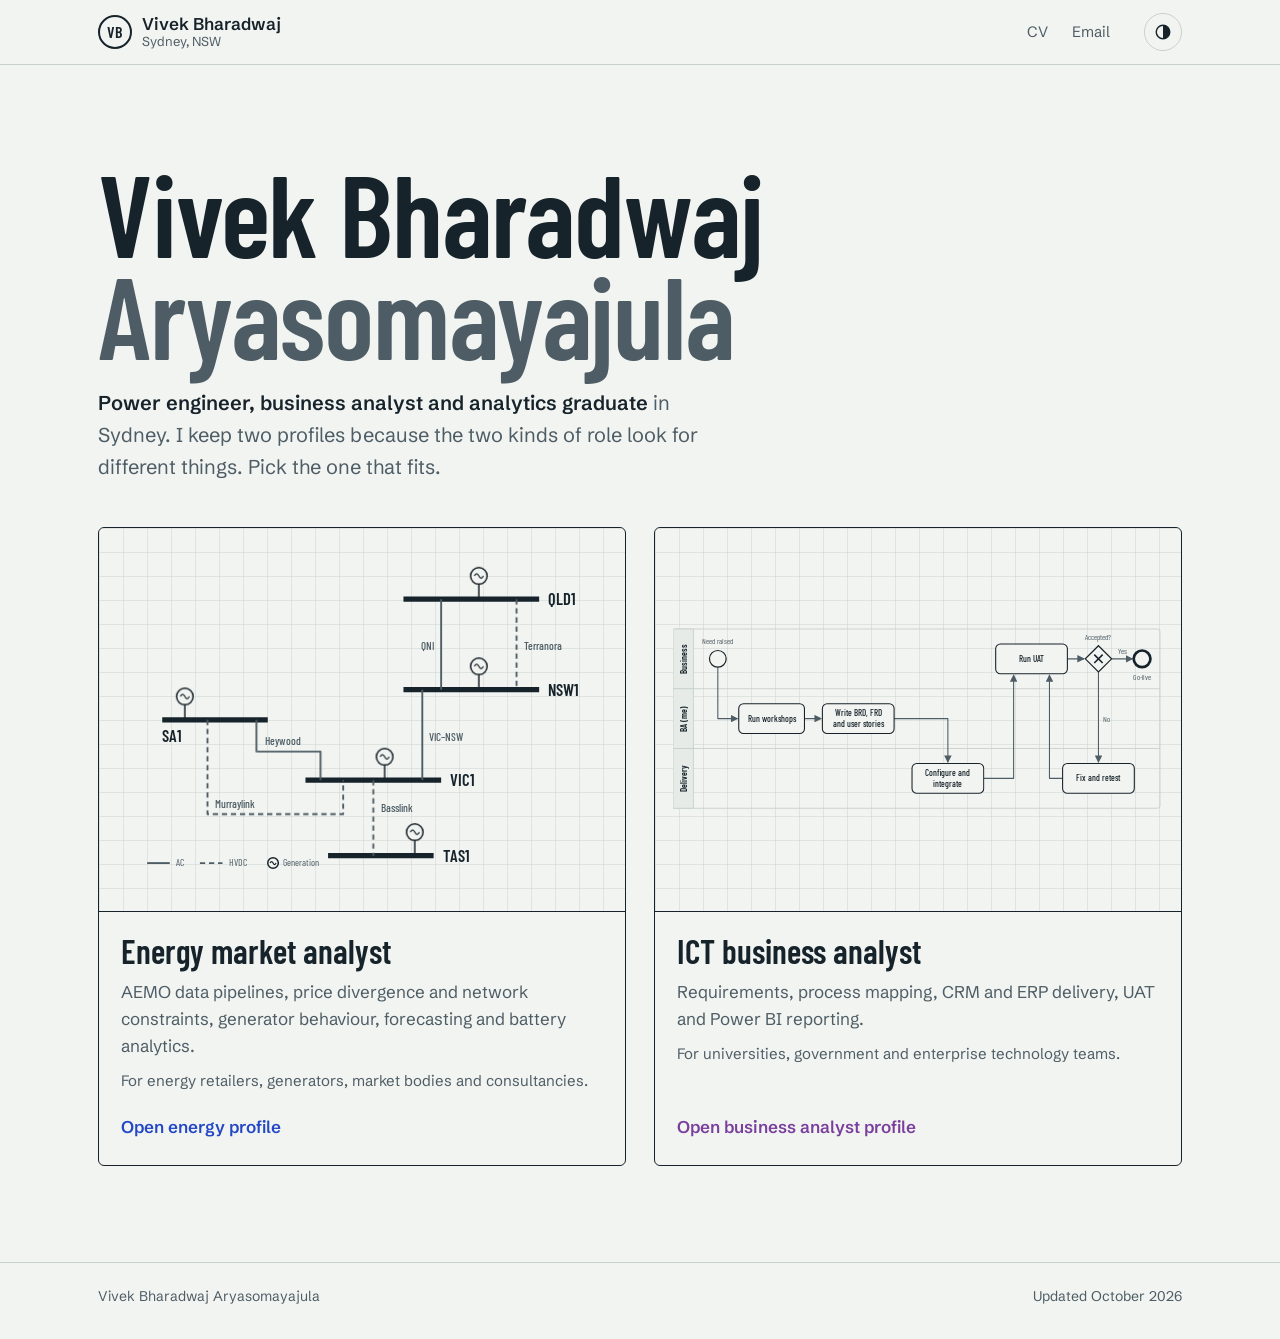
==== commit 177af966: "new" ====
--- a/docs/index.html
+++ b/docs/index.html
@@ -1,73 +1,154 @@
-<!DOCTYPE html>
-<html lang="en">
-  <head>
-    <meta charset="UTF-8" />
-    <meta name="viewport" content="width=device-width, initial-scale=1.0" />
-    <meta name="description" content="Role gateway for Vivek Bharadwaj Aryasomayajula: separate Energy Market Analyst and ICT Business Analyst portfolios." />
-    <title>Vivek Bharadwaj | Portfolio Role Gateway</title>
-    <link rel="stylesheet" href="styles.css?v=separate-profiles-8" />
-  </head>
-  <body class="gateway-page">
-    <header class="site-header gateway-header">
-      <a class="brand" href="index.html" aria-label="Vivek portfolio gateway">
-        <span class="brand-mark">VB</span>
-        <span>
-          <strong>Vivek Portfolio</strong>
-          <small>Choose the role profile</small>
-        </span>
-      </a>
-      <nav class="nav-links gateway-nav" aria-label="Profile links">
-        <a href="energy-analyst.html">Energy Analyst</a>
-        <a href="ict-business-analyst.html">ICT Business Analyst</a>
-        <a href="assets/Vivek_Bharadwaj_CV.pdf" target="_blank" rel="noreferrer">Download CV</a>
-      </nav>
-    </header>
+<!doctype html>
+<html lang="en-AU">
+<head>
+<meta charset="utf-8">
+<meta name="viewport" content="width=device-width, initial-scale=1">
+<title>Vivek Bharadwaj | Energy market analyst and ICT business analyst</title>
+<meta name="description" content="Two profiles for Vivek Bharadwaj Aryasomayajula in Sydney: energy market analyst working with AEMO NEM data, and ICT business analyst.">
+<meta property="og:type" content="profile">
+<meta property="og:title" content="Vivek Bharadwaj | Energy market analyst and ICT business analyst">
+<meta property="og:description" content="Two profiles for Vivek Bharadwaj Aryasomayajula in Sydney: energy market analyst working with AEMO NEM data, and ICT business analyst.">
+<meta property="og:url" content="https://vivekarya05.github.io/Vivek_Profile/">
+<meta property="og:image" content="https://vivekarya05.github.io/Vivek_Profile/assets/og-index.png">
+<meta name="twitter:card" content="summary_large_image">
+<link rel="icon" href="assets/favicon.svg" type="image/svg+xml">
+<link rel="preconnect" href="https://fonts.googleapis.com">
+<link rel="preconnect" href="https://fonts.gstatic.com" crossorigin>
+<link rel="stylesheet" href="https://fonts.googleapis.com/css2?family=Barlow+Condensed:wght@500;600&family=Schibsted+Grotesk:wght@400;500;600;700&display=swap">
+<link rel="stylesheet" href="styles.css?v=2">
+<script>try{var t=localStorage.getItem("theme");if(t)document.documentElement.dataset.theme=t;}catch(e){}</script>
+</head>
+<body class="page-gate">
+<a class="skip" href="#main">Skip to content</a>
+<header class="site-header">
+  <div class="wrap">
+    <a class="brand" href="index.html"><span class="brand-mark" aria-hidden="true">VB</span><span>Vivek Bharadwaj<small>Sydney, NSW</small></span></a>
+    <nav class="nav" style="display:flex" aria-label="Links">
+      <a href="assets/Vivek_Bharadwaj_CV.pdf" target="_blank" rel="noopener">CV</a>
+      <a href="mailto:vivek.aryasomayajula@gmail.com">Email</a>
+    </nav>
+    <button class="icon-btn theme-btn" type="button" aria-label="Switch light or dark theme"><svg viewBox="0 0 20 20" aria-hidden="true"><circle cx="10" cy="10" r="7.5" fill="none" stroke="currentColor" stroke-width="1.6"/><path d="M10 2.5a7.5 7.5 0 0 1 0 15z" fill="currentColor"/></svg></button>
+  </div>
+</header>
+<main id="main" class="wrap">
+  <section class="gate-hero">
+    <h1 class="name"><span>Vivek Bharadwaj</span><span>Aryasomayajula</span></h1>
+    <p class="intro"><strong>Power engineer, business analyst and analytics graduate</strong> in Sydney. I keep two profiles because the two kinds of role look for different things. Pick the one that fits.</p>
+  </section>
+  <div class="doors">
+    <article class="door energy">
+      <div class="diagram-canvas" aria-hidden="true"><svg class="sld" viewBox="0 0 650 440" role="img" aria-label="Single-line diagram of the National Electricity Market: five regions joined by six interconnectors">
+    <path class="bus draw" pathLength="1" style="--d:0ms" d="M380 60H560"/><path class="bus draw" pathLength="1" style="--d:120ms" d="M380 180H560"/><path class="bus draw" pathLength="1" style="--d:240ms" d="M250 300H430"/><path class="bus draw" pathLength="1" style="--d:360ms" d="M60 220H200"/><path class="bus draw" pathLength="1" style="--d:480ms" d="M280 400H420"/>
+    <g class="appear" style="--d:700ms">
+      <path class="stub" d="M480 60V40"/>
+      <circle class="gen" cx="480" cy="29" r="11"/>
+      <path class="gen-wave" d="M474 29q3 -6 6 0t6 0"/>
+    </g><g class="appear" style="--d:760ms">
+      <path class="stub" d="M480 180V160"/>
+      <circle class="gen" cx="480" cy="149" r="11"/>
+      <path class="gen-wave" d="M474 149q3 -6 6 0t6 0"/>
+    </g><g class="appear" style="--d:820ms">
+      <path class="stub" d="M355 300V280"/>
+      <circle class="gen" cx="355" cy="269" r="11"/>
+      <path class="gen-wave" d="M349 269q3 -6 6 0t6 0"/>
+    </g><g class="appear" style="--d:880ms">
+      <path class="stub" d="M90 220V200"/>
+      <circle class="gen" cx="90" cy="189" r="11"/>
+      <path class="gen-wave" d="M84 189q3 -6 6 0t6 0"/>
+    </g><g class="appear" style="--d:940ms">
+      <path class="stub" d="M395 400V380"/>
+      <circle class="gen" cx="395" cy="369" r="11"/>
+      <path class="gen-wave" d="M389 369q3 -6 6 0t6 0"/>
+    </g>
+    <g class="link">
+      <path class="hit" d="M430 60V180"/>
+      <path class="ic draw" pathLength="1" style="--d:520ms" d="M430 60V180"/>
+      <text class="svg-label appear" style="--d:920ms" x="420" y="128" text-anchor="end">QNI</text>
+    </g>
+    <g class="link">
+      <path class="hit" d="M530 60V180"/>
+      <path class="ic dc appear"  style="--d:560ms" d="M530 60V180"/>
+      <text class="svg-label appear" style="--d:960ms" x="540" y="128" text-anchor="start">Terranora</text>
+    </g>
+    <g class="link">
+      <path class="hit" d="M405 180V300"/>
+      <path class="ic draw" pathLength="1" style="--d:620ms" d="M405 180V300"/>
+      <text class="svg-label appear" style="--d:1020ms" x="414" y="248" text-anchor="start">VIC–NSW</text>
+    </g>
+    <g class="link">
+      <path class="hit" d="M185 220V262H270V300"/>
+      <path class="ic draw" pathLength="1" style="--d:680ms" d="M185 220V262H270V300"/>
+      <text class="svg-label appear" style="--d:1080ms" x="196" y="254" text-anchor="start">Heywood</text>
+    </g>
+    <g class="link">
+      <path class="hit" d="M120 220V345H300V300"/>
+      <path class="ic dc appear"  style="--d:740ms" d="M120 220V345H300V300"/>
+      <text class="svg-label appear" style="--d:1140ms" x="130" y="337" text-anchor="start">Murraylink</text>
+    </g>
+    <g class="link">
+      <path class="hit" d="M340 300V400"/>
+      <path class="ic dc appear"  style="--d:800ms" d="M340 300V400"/>
+      <text class="svg-label appear" style="--d:1200ms" x="350" y="342" text-anchor="start">Basslink</text>
+    </g>
+    <g class="region-label appear" style="--d:900ms"><text class="svg-region" x="572" y="68" text-anchor="start">QLD1</text></g>
+    <g class="region-label appear" style="--d:940ms"><text class="svg-region" x="572" y="188" text-anchor="start">NSW1</text></g>
+    <g class="region-label appear" style="--d:980ms"><text class="svg-region" x="442" y="308" text-anchor="start">VIC1</text></g>
+    <g class="region-label appear" style="--d:1020ms"><text class="svg-region" x="60" y="250" text-anchor="start">SA1</text></g>
+    <g class="region-label appear" style="--d:1060ms"><text class="svg-region" x="432" y="408" text-anchor="start">TAS1</text></g>
+    <g class="appear" style="--d:1150ms" aria-hidden="true">
+      <path class="ic" d="M40 410H70"/><text class="svg-small" x="78" y="414">AC</text>
+      <path class="ic dc" d="M110 410H140"/><text class="svg-small" x="148" y="414">HVDC</text>
+      <circle class="gen" cx="207" cy="410" r="7"/><path class="gen-wave" d="M203 410q2 -4 4 0t4 0"/><text class="svg-small" x="220" y="414">Generation</text>
+    </g>
+  </svg></div>
+      <div class="door-body">
+        <h2><a href="energy-analyst.html">Energy market analyst</a></h2>
+        <p>AEMO data pipelines, price divergence and network constraints, generator behaviour, forecasting and battery analytics.</p>
+        <p class="for">For energy retailers, generators, market bodies and consultancies.</p>
+        <span class="go" aria-hidden="true">Open energy profile</span>
+      </div>
+    </article>
+    <article class="door ict">
+      <div class="diagram-canvas" aria-hidden="true"><svg class="bpmn" viewBox="0 0 820 322" role="img" aria-label="BPMN process: from a business need to go-live, across business, business analyst and delivery lanes">
+    <defs><marker id="ah-s" viewBox="0 0 10 10" refX="9" refY="5" markerWidth="7" markerHeight="7" orient="auto-start-reverse"><path class="arrow" d="M0 0L10 5L0 10z"/></marker></defs>
+    <rect class="lane" x="0" y="10" width="815" height="300" rx="4"/>
+    <rect class="lane-head" x="0" y="10" width="34" height="100"/><rect class="lane-head" x="0" y="110" width="34" height="100"/><rect class="lane-head" x="0" y="210" width="34" height="100"/>
+    <path class="lane" d="M34 110H815M34 210H815"/>
+    <text class="lane-name" transform="translate(23 60) rotate(-90)" text-anchor="middle">Business</text>
+    <text class="lane-name" transform="translate(23 160) rotate(-90)" text-anchor="middle">BA (me)</text>
+    <text class="lane-name" transform="translate(23 260) rotate(-90)" text-anchor="middle">Delivery</text>
 
-    <main class="profile-gateway" id="top">
-      <div class="gateway-backdrop" aria-hidden="true">
-        <span></span><span></span><span></span><span></span><span></span>
+    <path class="flow draw" pathLength="1" style="--d:200ms" d="M75 74V160H108" marker-end="url(#ah-s)"/>
+    <path class="flow draw" pathLength="1" style="--d:450ms" d="M220 160H248" marker-end="url(#ah-s)"/>
+    <path class="flow draw" pathLength="1" style="--d:650ms" d="M370 160H460V233" marker-end="url(#ah-s)"/>
+    <path class="flow draw" pathLength="1" style="--d:850ms" d="M520 260H570V87" marker-end="url(#ah-s)"/>
+    <path class="flow draw" pathLength="1" style="--d:1050ms" d="M660 60H688" marker-end="url(#ah-s)"/>
+    <path class="flow draw" pathLength="1" style="--d:1200ms" d="M734 60H769" marker-end="url(#ah-s)"/>
+    <path class="flow draw" pathLength="1" style="--d:1200ms" d="M712 82V233" marker-end="url(#ah-s)"/>
+    <path class="flow draw" pathLength="1" style="--d:1400ms" d="M652 260H630V87" marker-end="url(#ah-s)"/>
+    <text class="svg-small appear" style="--d:1300ms" x="744" y="52">Yes</text>
+    <text class="svg-small appear" style="--d:1300ms" x="719" y="165">No</text>
+
+    <g class="step"><g class="appear" style="--d:0ms"><circle class="event" cx="75" cy="60" r="14"/><text class="svg-small" x="75" y="36" text-anchor="middle">Need raised</text></g></g>
+    <g class="step"><g class="appear" style="--d:350ms"><rect class="task" x="110" y="135" width="110" height="50" rx="8"/><text class="task-text" x="165.0" y="165">Run workshops</text></g></g>
+    <g class="step"><g class="appear" style="--d:550ms"><rect class="task" x="250" y="135" width="120" height="50" rx="8"/><text class="task-text" x="310.0" y="156">Write BRD, FRD</text><text class="task-text" x="310.0" y="174">and user stories</text></g></g>
+    <g class="step"><g class="appear" style="--d:750ms"><rect class="task" x="400" y="235" width="120" height="50" rx="8"/><text class="task-text" x="460.0" y="256">Configure and</text><text class="task-text" x="460.0" y="274">integrate</text></g></g>
+    <g class="step"><g class="appear" style="--d:950ms"><rect class="task" x="540" y="35" width="120" height="50" rx="8"/><text class="task-text" x="600.0" y="65">Run UAT</text></g></g>
+    <g class="step"><g class="appear" style="--d:1100ms"><path class="gateway" d="M712 38L734 60L712 82L690 60z"/><path class="gx" d="M705 53l14 14M719 53l-14 14"/><text class="svg-small" x="712" y="29" text-anchor="middle">Accepted?</text></g></g>
+    <g class="step"><g class="appear" style="--d:1300ms"><rect class="task" x="652" y="235" width="120" height="50" rx="8"/><text class="task-text" x="712.0" y="265">Fix and retest</text></g></g>
+    <g class="step"><g class="appear" style="--d:1400ms"><circle class="event end" cx="785" cy="60" r="14"/><text class="svg-small" x="785" y="96" text-anchor="middle">Go-live</text></g></g>
+  </svg></div>
+      <div class="door-body">
+        <h2><a href="ict-business-analyst.html">ICT business analyst</a></h2>
+        <p>Requirements, process mapping, CRM and ERP delivery, UAT and Power BI reporting.</p>
+        <p class="for">For universities, government and enterprise technology teams.</p>
+        <span class="go" aria-hidden="true">Open business analyst profile</span>
       </div>
-      <section class="gateway-hero reveal visible" aria-labelledby="gateway-title">
-        <p class="eyebrow">Separate role portfolios</p>
-        <h1 id="gateway-title">Two focused profiles. Two different stories.</h1>
-        <p class="lead">
-          Choose the profile that matches the role: an Energy Market Analyst product portfolio for NEM analytics,
-          or an ICT Business Analyst portfolio for enterprise transformation, systems delivery, UAT, and reporting.
-        </p>
-      </section>
+    </article>
+  </div>
+</main>
 
-      <section class="role-card-grid" aria-label="Portfolio role choices">
-        <article class="profile-choice-card energy-choice">
-          <div class="choice-visual" aria-hidden="true">
-            <span></span><span></span><span></span><span></span>
-          </div>
-          <p class="role-kicker">Energy Market Intelligence</p>
-          <h2>Energy Market Analyst</h2>
-          <p>NEM analytics, AEMO data, price divergence, constraints, generator behaviour, forecasting, and BESS roadmap.</p>
-          <div class="choice-metrics">
-            <span>AEMO ETL</span><span>Price Divergence</span><span>Generator Analysis</span><span>BESS</span>
-          </div>
-          <a class="button primary" href="energy-analyst.html">Open Energy Profile</a>
-        </article>
-
-        <article class="profile-choice-card ict-choice">
-          <div class="choice-visual process-choice" aria-hidden="true">
-            <span></span><span></span><span></span><span></span>
-          </div>
-          <p class="role-kicker">Enterprise Transformation</p>
-          <h2>ICT Business Analyst</h2>
-          <p>Requirements, process mapping, SaaS/COTS, CRM/ERP, system integration, UAT, business readiness, and BI reporting.</p>
-          <div class="choice-metrics">
-            <span>BRD/FRD</span><span>CRM/ERP</span><span>UAT</span><span>Power BI</span>
-          </div>
-          <a class="button primary" href="ict-business-analyst.html">Open ICT BA Profile</a>
-        </article>
-      </section>
-    </main>
-
-    <footer>
-      <span>Vivek Bharadwaj Aryasomayajula</span>
-      <span>Role-specific digital CV portfolio</span>
-    </footer>
-  </body>
+<footer class="site-footer"><div class="wrap"><span>Vivek Bharadwaj Aryasomayajula</span><span>Updated October 2026</span></div></footer>
+<script src="app.js?v=2" defer></script>
+</body>
 </html>
--- a/docs/styles.css
+++ b/docs/styles.css
@@ -1,1391 +1,462 @@
+/* Vivek Bharadwaj — profile site
+   Concept: each profile opens with a diagram drawn in its own field's notation
+   (a single-line diagram for energy, BPMN for business analysis). Everything
+   else stays quiet: paper, ink, one accent per profile. */
+
 :root {
+  --paper: #f2f4f1;
+  --paper-2: #e6ebe7;
+  --ink: #17232a;
+  --ink-2: #4e5d65;
+  --rule: #c7d0cc;
+  --energy: #2347c5;
+  --ict: #7a3e9d;
+  --flow: #b87400;
+  --on-accent: #ffffff;
+  --accent: var(--energy);
+
+  --font-body: "Schibsted Grotesk", "Helvetica Neue", Arial, sans-serif;
+  --font-cond: "Barlow Condensed", "Arial Narrow", "DejaVu Sans Condensed", sans-serif;
+
+  --gutter: clamp(16px, 4vw, 48px);
+  --max: 1180px;
+  color-scheme: light;
+}
+
+@media (prefers-color-scheme: dark) {
+  :root:not([data-theme="light"]) {
+    --paper: #10181d;
+    --paper-2: #172229;
+    --ink: #e4eae6;
+    --ink-2: #9daba5;
+    --rule: #2c3b42;
+    --energy: #8fa6ff;
+    --ict: #d0a4eb;
+    --flow: #f0b23a;
+    --on-accent: #10181d;
+    color-scheme: dark;
+  }
+}
+
+:root[data-theme="dark"] {
+  --paper: #10181d;
+  --paper-2: #172229;
+  --ink: #e4eae6;
+  --ink-2: #9daba5;
+  --rule: #2c3b42;
+  --energy: #8fa6ff;
+  --ict: #d0a4eb;
+  --flow: #f0b23a;
+  --on-accent: #10181d;
   color-scheme: dark;
-  --bg: #071115;
-  --bg-2: #0c1b22;
-  --panel: rgba(15, 31, 39, 0.78);
-  --panel-strong: rgba(18, 42, 52, 0.94);
-  --ink: #eefaf7;
-  --muted: #9bb4b0;
-  --line: rgba(144, 245, 222, 0.16);
-  --line-strong: rgba(96, 210, 255, 0.34);
-  --cyan: #5fd7ff;
-  --teal: #29d2b5;
-  --green: #9af5c4;
-  --blue: #4c8dff;
-  --amber: #f4bd5a;
-  --coral: #ff715f;
-  --shadow: 0 30px 90px rgba(0, 0, 0, 0.34);
-  --radius: 14px;
-  --max: 1180px;
-}
-
-body.light {
-  color-scheme: light;
-  --bg: #f5fbf8;
-  --bg-2: #e9f4ef;
-  --panel: rgba(255, 255, 255, 0.82);
-  --panel-strong: #ffffff;
-  --ink: #14201f;
-  --muted: #5f716d;
-  --line: rgba(14, 83, 78, 0.16);
-  --line-strong: rgba(14, 124, 115, 0.36);
-  --shadow: 0 22px 70px rgba(14, 65, 59, 0.13);
-}
-
-* {
-  box-sizing: border-box;
-}
-
-html {
-  scroll-behavior: smooth;
-}
+}
+
+.page-ict { --accent: var(--ict); }
+
+*, *::before, *::after { box-sizing: border-box; }
+
+html { scroll-behavior: smooth; scroll-padding-top: 88px; }
 
 body {
   margin: 0;
-  min-width: 320px;
-  overflow-x: hidden;
+  background: var(--paper);
+  color: var(--ink);
+  font-family: var(--font-body);
+  font-size: 1.0625rem;
+  line-height: 1.6;
+  -webkit-font-smoothing: antialiased;
+  text-rendering: optimizeLegibility;
+}
+
+img, svg { display: block; max-width: 100%; }
+
+a { color: inherit; text-decoration-color: var(--accent); text-decoration-thickness: 1.5px; text-underline-offset: 3px; }
+a:hover { color: var(--accent); }
+
+:focus-visible { outline: 2px solid var(--accent); outline-offset: 3px; border-radius: 2px; }
+
+h1, h2, h3 { margin: 0; font-weight: 600; line-height: 1.15; }
+p { margin: 0; }
+
+.wrap { width: 100%; max-width: var(--max); margin: 0 auto; padding: 0 var(--gutter); }
+
+.skip {
+  position: absolute; left: var(--gutter); top: -60px; z-index: 50;
+  background: var(--ink); color: var(--paper); padding: 8px 14px; border-radius: 4px;
+}
+.skip:focus { top: 12px; }
+
+/* ---------- Header ---------- */
+
+.site-header {
+  position: sticky; top: 0; z-index: 20;
+  background: color-mix(in srgb, var(--paper) 92%, transparent);
+  backdrop-filter: blur(8px);
+  border-bottom: 1px solid var(--rule);
+}
+.site-header .wrap { display: flex; align-items: center; gap: 24px; min-height: 64px; }
+
+.brand { display: flex; align-items: center; gap: 10px; text-decoration: none; font-weight: 600; }
+.brand:hover { color: inherit; }
+.brand-mark {
+  display: grid; place-items: center; width: 34px; height: 34px;
+  border: 2px solid var(--ink); border-radius: 50%;
+  font-family: var(--font-cond); font-size: 1rem; font-weight: 600; letter-spacing: 0.02em;
+}
+.brand small { display: block; font-weight: 400; font-size: 0.8125rem; color: var(--ink-2); line-height: 1.2; }
+.brand span:last-child { line-height: 1.2; }
+
+.nav { margin-left: auto; display: flex; align-items: center; gap: 4px; }
+.nav a { text-decoration: none; padding: 8px 10px; border-radius: 4px; font-size: 0.9375rem; color: var(--ink-2); }
+.nav a:hover { color: var(--ink); background: var(--paper-2); }
+.nav .nav-switch { color: var(--accent); border: 1px solid var(--rule); margin-left: 8px; }
+.nav .nav-switch:hover { color: var(--accent); }
+
+.icon-btn {
+  display: inline-grid; place-items: center; width: 38px; height: 38px;
+  border: 1px solid var(--rule); border-radius: 50%; background: transparent; color: var(--ink);
+  cursor: pointer;
+}
+.icon-btn:hover { background: var(--paper-2); }
+.icon-btn svg { width: 18px; height: 18px; }
+.menu-btn { display: none; }
+
+/* ---------- Buttons ---------- */
+
+.actions { display: flex; flex-wrap: wrap; gap: 10px; }
+.btn {
+  display: inline-flex; align-items: center; gap: 8px;
+  padding: 11px 18px; border-radius: 4px; border: 1.5px solid var(--ink);
+  font: 600 0.9375rem/1.2 var(--font-body); text-decoration: none; color: var(--ink);
+  background: transparent; cursor: pointer;
+}
+.btn:hover { background: var(--paper-2); color: var(--ink); }
+.btn-primary { background: var(--accent); border-color: var(--accent); color: var(--on-accent); }
+.btn-primary:hover { background: var(--ink); border-color: var(--ink); color: var(--paper); }
+.btn svg { width: 16px; height: 16px; }
+
+/* ---------- Hero ---------- */
+
+.hero { padding: clamp(40px, 7vw, 88px) 0 clamp(48px, 7vw, 80px); }
+
+.name {
+  font-family: var(--font-cond);
+  font-weight: 600;
+  font-size: clamp(3.2rem, 9vw, 7.25rem);
+  line-height: 0.88;
+  letter-spacing: -0.01em;
+}
+.name span { display: block; }
+.name span + span { color: var(--ink-2); }
+
+.hero-grid {
+  display: grid; grid-template-columns: minmax(0, 5fr) minmax(0, 7fr);
+  gap: clamp(28px, 5vw, 64px); align-items: start; margin-top: clamp(28px, 4vw, 44px);
+}
+.role { font-size: 1.375rem; font-weight: 600; color: var(--accent); margin-bottom: 14px; }
+.lead { color: var(--ink-2); max-width: 46ch; margin-bottom: 26px; }
+.lead strong { color: var(--ink); font-weight: 600; }
+
+.facts { list-style: none; padding: 0; margin: 28px 0 0; display: grid; gap: 6px; font-size: 0.9375rem; color: var(--ink-2); }
+.facts li { display: flex; gap: 10px; }
+.facts b { color: var(--ink); font-weight: 600; min-width: 92px; }
+
+/* ---------- Diagrams ---------- */
+
+.diagram {
+  margin: 0;
+  border: 1.5px solid var(--ink);
+  border-radius: 6px;
   background:
-    radial-gradient(circle at 12% 8%, rgba(41, 210, 181, 0.2), transparent 28rem),
-    radial-gradient(circle at 85% 2%, rgba(76, 141, 255, 0.22), transparent 28rem),
-    linear-gradient(180deg, var(--bg), var(--bg-2));
-  color: var(--ink);
-  font-family: Inter, "IBM Plex Sans", ui-sans-serif, system-ui, -apple-system, BlinkMacSystemFont, "Segoe UI", sans-serif;
-  letter-spacing: 0;
-}
-
-body::before {
-  content: "";
-  position: fixed;
-  inset: 0;
-  z-index: -1;
+    linear-gradient(var(--paper), var(--paper)) padding-box;
+  position: relative;
+}
+.diagram-canvas {
+  padding: 18px 18px 6px;
   background-image:
-    linear-gradient(rgba(95, 215, 255, 0.055) 1px, transparent 1px),
-    linear-gradient(90deg, rgba(95, 215, 255, 0.055) 1px, transparent 1px);
-  background-size: 42px 42px;
-  mask-image: linear-gradient(180deg, #000, transparent 82%);
-}
-
-
-body::after {
-  content: "";
-  position: fixed;
-  inset: -20%;
-  z-index: -2;
-  opacity: 0.44;
-  background-image:
-    repeating-linear-gradient(30deg, rgba(95, 215, 255, 0.08) 0 1px, transparent 1px 74px),
-    repeating-linear-gradient(150deg, rgba(154, 245, 196, 0.06) 0 1px, transparent 1px 74px),
-    linear-gradient(120deg, rgba(41, 210, 181, 0.1), rgba(76, 141, 255, 0.08), transparent 58%);
-  transform: perspective(900px) rotateX(62deg) rotateZ(-12deg) translateY(-22%);
-  transform-origin: center top;
-  pointer-events: none;
-}
-
-body[data-profile="ict"] {
-  --teal: #f4bd5a;
-  --green: #ffd98a;
-  --cyan: #76e5ff;
-  --blue: #8b9dff;
-  --line: rgba(244, 189, 90, 0.18);
-  --line-strong: rgba(118, 229, 255, 0.34);
-}
-
-body[data-profile="ict"]::after {
-  background-image:
-    repeating-linear-gradient(30deg, rgba(244, 189, 90, 0.09) 0 1px, transparent 1px 72px),
-    repeating-linear-gradient(150deg, rgba(118, 229, 255, 0.07) 0 1px, transparent 1px 72px),
-    linear-gradient(120deg, rgba(244, 189, 90, 0.11), rgba(118, 229, 255, 0.08), transparent 58%);
-}
-
-a {
-  color: inherit;
-  text-decoration: none;
-}
-
-button {
-  font: inherit;
-}
-
-h1,
-h2,
-h3,
-p {
-  overflow-wrap: anywhere;
-}
-
-h1,
-h2,
-h3 {
-  margin: 0;
-  letter-spacing: 0;
-}
-
-h1 {
-  font-size: clamp(2.35rem, 4.9vw, 4.2rem);
-  line-height: 0.98;
-}
-
-h1 span {
-  display: block;
-}
-
-h2 {
-  font-size: clamp(2rem, 4vw, 3.8rem);
-  line-height: 1;
-}
-
-h3 {
-  font-size: 1.1rem;
-  line-height: 1.25;
-}
-
-p {
-  color: var(--muted);
-  line-height: 1.65;
-}
-
-.site-header {
-  position: sticky;
-  top: 0;
-  z-index: 50;
-  display: grid;
-  grid-template-columns: auto 1fr auto;
-  align-items: center;
-  gap: 22px;
-  padding: 14px clamp(18px, 4vw, 46px);
-  border-bottom: 1px solid var(--line);
-  background: rgba(7, 17, 21, 0.78);
-  backdrop-filter: blur(18px);
-}
-
-body.light .site-header {
-  background: rgba(245, 251, 248, 0.82);
-}
-
-.brand {
-  display: inline-flex;
-  align-items: center;
-  gap: 10px;
-  min-width: 225px;
-}
-
-.brand-mark {
-  display: grid;
-  width: 42px;
-  height: 42px;
-  place-items: center;
-  border: 1px solid var(--line-strong);
-  border-radius: 12px;
-  background: linear-gradient(140deg, var(--teal), var(--blue));
-  color: #041013;
-  font-weight: 950;
-}
-
-.brand strong,
-.brand small {
-  display: block;
-}
-
-.brand small {
-  color: var(--muted);
-  font-size: 0.72rem;
-  font-weight: 800;
-  text-transform: uppercase;
-}
-
-.nav-links {
-  display: flex;
-  justify-content: center;
-  gap: clamp(12px, 2vw, 26px);
-  color: var(--muted);
-  font-size: 0.9rem;
-  font-weight: 800;
-}
-
-.nav-links a {
-  padding: 8px 0;
-  border-bottom: 2px solid transparent;
-}
-
-.nav-links a:hover,
-.nav-links a.active {
-  color: var(--green);
-  border-color: var(--green);
-}
-
-.theme-toggle,
-.menu-toggle {
-  border: 1px solid var(--line);
-  border-radius: 999px;
-  background: var(--panel);
-  color: var(--ink);
-  cursor: pointer;
-  font-weight: 900;
-}
-
-.theme-toggle {
-  min-height: 38px;
-  padding: 8px 14px;
-}
-
-.menu-toggle {
-  display: none;
-  width: 42px;
-  height: 42px;
-  place-items: center;
-}
-
-.menu-toggle span {
-  display: block;
-  width: 18px;
-  height: 2px;
-  margin: 3px auto;
-  background: var(--ink);
-}
-
-.command-centre {
-  position: relative;
-  display: grid;
-  grid-template-columns: minmax(0, 0.82fr) minmax(410px, 1.18fr);
-  gap: clamp(28px, 5vw, 64px);
-  align-items: center;
-  width: min(100%, 1360px);
-  min-height: calc(100vh - 74px);
-  margin: 0 auto;
-  padding: clamp(56px, 8vw, 104px) clamp(18px, 4vw, 54px);
-}
-
-.hero-grid-bg {
-  position: absolute;
-  inset: 36px 20px;
-  z-index: -1;
-  border: 1px solid var(--line);
-  border-radius: 24px;
-  background:
-    linear-gradient(120deg, rgba(41, 210, 181, 0.1), transparent),
-    rgba(255, 255, 255, 0.02);
-  box-shadow: var(--shadow);
-}
-
-
-
-.isometric-scene {
-  position: absolute;
-  inset: auto 6% 8% auto;
-  width: min(34vw, 420px);
-  height: min(28vw, 320px);
-  pointer-events: none;
-  transform: rotateX(58deg) rotateZ(-38deg);
-  transform-style: preserve-3d;
-  opacity: 0.66;
-}
-
-.isometric-scene span {
-  position: absolute;
-  display: block;
-  width: 96px;
-  height: 96px;
-  border: 1px solid var(--line-strong);
-  border-radius: 16px;
-  background: linear-gradient(145deg, rgba(255, 255, 255, 0.18), rgba(95, 215, 255, 0.05));
-  box-shadow: 0 28px 60px rgba(0, 0, 0, 0.28);
-  backdrop-filter: blur(12px);
-}
-
-.isometric-scene span:nth-child(1) { left: 12%; top: 18%; transform: translateZ(18px); }
-.isometric-scene span:nth-child(2) { left: 38%; top: 42%; transform: translateZ(46px); }
-.isometric-scene span:nth-child(3) { left: 64%; top: 20%; transform: translateZ(28px); }
-.isometric-scene span:nth-child(4) { left: 22%; top: 66%; transform: translateZ(8px); }
-
-.hero-copy {
-  max-width: 680px;
-}
-
-.eyebrow {
-  margin: 0 0 12px;
-  color: var(--green);
-  font-size: 0.78rem;
-  font-weight: 950;
-  letter-spacing: 0.12em;
-  text-transform: uppercase;
-}
-
-.role-line {
-  margin: 20px 0 0;
-  color: var(--cyan);
-  font-weight: 900;
-}
-
-.lead {
-  max-width: 720px;
-  margin: 20px 0 0;
-  font-size: clamp(1.06rem, 1.6vw, 1.3rem);
-}
-
-.hero-actions,
-.filter-row,
-.contact-links,
-.card-actions {
-  display: flex;
-  flex-wrap: wrap;
-  gap: 12px;
-}
-
-.hero-actions {
-  margin-top: 30px;
-}
-
-.button,
-.filter-pill,
-.lab-tab,
-.card-actions a {
-  display: inline-flex;
-  min-height: 44px;
-  align-items: center;
-  justify-content: center;
-  border: 1px solid var(--line);
-  border-radius: 999px;
-  background: var(--panel);
-  color: var(--ink);
-  padding: 10px 16px;
-  cursor: pointer;
-  font-weight: 900;
-  transition: transform 160ms ease, border-color 160ms ease, background 160ms ease, box-shadow 160ms ease;
-}
-
-.button.primary,
-.filter-pill.active,
-.lab-tab.active,
-.card-actions a:first-child {
-  border-color: transparent;
-  background: linear-gradient(135deg, var(--teal), var(--cyan));
-  color: #031014;
-}
-
-.button:hover,
-.filter-pill:hover,
-.lab-tab:hover,
-.card-actions a:hover {
-  transform: translateY(-2px);
-  border-color: var(--line-strong);
-  box-shadow: 0 18px 42px rgba(0, 0, 0, 0.22);
-}
-
-.market-console,
-.analytics-card,
-.methodology-shell,
-.project-card,
-.career-focus-card,
-.career-node,
-.education-card,
-.roadmap article,
-.skill-matrix div {
-  border: 1px solid var(--line);
-  border-radius: var(--radius);
-  background: var(--panel);
-  box-shadow: var(--shadow);
-  backdrop-filter: blur(18px);
-}
-
-.market-console {
-  position: relative;
+    linear-gradient(to right, color-mix(in srgb, var(--rule) 45%, transparent) 1px, transparent 1px),
+    linear-gradient(to bottom, color-mix(in srgb, var(--rule) 45%, transparent) 1px, transparent 1px);
+  background-size: 24px 24px;
+  border-radius: 6px 6px 0 0;
+}
+.diagram svg { width: 100%; height: auto; overflow: visible; }
+.diagram figcaption {
+  display: grid; grid-template-columns: auto 1fr; gap: 4px 14px;
+  border-top: 1.5px solid var(--ink);
+  padding: 12px 16px 14px;
+  font-size: 0.9375rem; min-height: 5.6em;
+}
+.diagram figcaption .cap-title { font-family: var(--font-cond); font-weight: 600; font-size: 1.125rem; color: var(--accent); white-space: nowrap; }
+.diagram figcaption .cap-text { color: var(--ink-2); }
+.diagram-hint { font-size: 0.8125rem; color: var(--ink-2); margin-top: 10px; }
+
+/* Shared SVG text */
+.svg-label { font-family: var(--font-cond); fill: var(--ink-2); font-size: 15px; font-weight: 500; }
+.svg-region { font-family: var(--font-cond); fill: var(--ink); font-size: 22px; font-weight: 600; }
+.svg-small { font-family: var(--font-cond); fill: var(--ink-2); font-size: 13px; }
+
+/* Single-line diagram */
+.sld .bus { stroke: var(--ink); stroke-width: 7; }
+.sld .stub { stroke: var(--ink); stroke-width: 2; }
+.sld .gen { fill: var(--paper); stroke: var(--ink); stroke-width: 2; }
+.sld .gen-wave { fill: none; stroke: var(--ink); stroke-width: 1.6; }
+.sld .ic { fill: none; stroke: var(--ink-2); stroke-width: 2.5; stroke-linejoin: round; }
+.sld .ic.dc { stroke-dasharray: 7 5; }
+.sld .hit { fill: none; stroke: transparent; stroke-width: 22; pointer-events: stroke; }
+.sld .node { fill: var(--ink); }
+.sld .link, .bpmn .step { cursor: pointer; outline: none; }
+.sld .link:is(:hover, :focus-visible, .is-active) .ic { stroke: var(--accent); stroke-width: 4.5; }
+.sld .link:is(:hover, :focus-visible, .is-active) .svg-label { fill: var(--accent); font-weight: 600; }
+.sld .link:focus-visible .hit { stroke: color-mix(in srgb, var(--accent) 18%, transparent); }
+.sld .region-label { cursor: pointer; outline: none; }
+.sld .region-label:is(:hover, :focus-visible, .is-active) .svg-region { fill: var(--accent); }
+
+/* BPMN */
+.bpmn .lane { fill: none; stroke: var(--rule); stroke-width: 1.5; }
+.bpmn .lane-head { fill: var(--paper-2); stroke: var(--rule); stroke-width: 1.5; }
+.bpmn .lane-name { font-family: var(--font-cond); fill: var(--ink); font-size: 15px; font-weight: 600; }
+.bpmn .task { fill: var(--paper); stroke: var(--ink); stroke-width: 1.8; }
+.bpmn .event { fill: var(--paper); stroke: var(--ink); stroke-width: 2; }
+.bpmn .event.end { stroke-width: 4.5; }
+.bpmn .gateway { fill: var(--paper); stroke: var(--ink); stroke-width: 2; }
+.bpmn .gx { stroke: var(--ink); stroke-width: 2.6; }
+.bpmn .flow { fill: none; stroke: var(--ink-2); stroke-width: 1.8; stroke-linejoin: round; }
+.bpmn .arrow { fill: var(--ink-2); }
+.bpmn .task-text { font-family: var(--font-cond); fill: var(--ink); font-size: 15px; font-weight: 500; text-anchor: middle; }
+.bpmn .step:is(:hover, :focus-visible, .is-active) :is(.task, .event, .gateway) { stroke: var(--accent); stroke-width: 3; fill: color-mix(in srgb, var(--accent) 10%, var(--paper)); }
+.bpmn .step:is(:hover, :focus-visible, .is-active) .task-text { fill: var(--accent); font-weight: 600; }
+
+/* One orchestrated moment: the diagram draws itself on load */
+@media (prefers-reduced-motion: no-preference) {
+  .draw { stroke-dasharray: 1; stroke-dashoffset: 1; animation: draw 0.9s cubic-bezier(.6, 0, .3, 1) forwards; animation-delay: var(--d, 0ms); }
+  .appear { opacity: 0; animation: appear 0.5s ease-out forwards; animation-delay: var(--d, 600ms); }
+}
+@keyframes draw { to { stroke-dashoffset: 0; } }
+@keyframes appear { to { opacity: 1; } }
+
+/* ---------- Sections (spec-sheet layout: heading left, content right) ---------- */
+
+.sheet {
+  display: grid; grid-template-columns: minmax(170px, 1fr) minmax(0, 3.2fr);
+  gap: clamp(20px, 4vw, 56px);
+  padding: clamp(52px, 7vw, 96px) 0;
+  border-top: 1.5px solid var(--ink);
+}
+.sheet-head h2 { font-family: var(--font-cond); font-size: clamp(2rem, 3.4vw, 2.6rem); font-weight: 600; line-height: 1; }
+.sheet-head p { margin-top: 12px; color: var(--ink-2); font-size: 0.9375rem; max-width: 30ch; }
+@media (min-width: 901px) { .sheet-head { position: sticky; top: 96px; align-self: start; } }
+
+.group-title {
+  font-size: 1rem; font-weight: 600; color: var(--ink-2);
+  padding-bottom: 10px; margin: 44px 0 0; border-bottom: 1px solid var(--rule);
+}
+.group-title:first-child { margin-top: 0; }
+
+/* ---------- Projects ---------- */
+
+.lead-project {
+  background: var(--paper-2);
+  border-radius: 6px;
+  padding: clamp(20px, 3vw, 32px);
+  display: grid; gap: 22px;
+}
+.lead-project h3 { font-size: clamp(1.5rem, 2.4vw, 1.9rem); }
+
+.project { padding: 26px 0; border-bottom: 1px solid var(--rule); }
+.project-top { display: flex; flex-wrap: wrap; align-items: baseline; justify-content: space-between; gap: 6px 16px; margin-bottom: 14px; }
+.project h3 { font-size: 1.3rem; }
+
+.status { display: inline-flex; align-items: center; gap: 7px; font-size: 0.875rem; color: var(--ink-2); white-space: nowrap; }
+.status::before { content: ""; width: 8px; height: 8px; border-radius: 50%; background: var(--rule); }
+.status.live::before { background: var(--accent); }
+.status.wip::before { background: var(--flow); }
+
+.spec { display: grid; grid-template-columns: 112px 1fr; gap: 8px 18px; margin: 0; max-width: 72ch; }
+.spec dt { color: var(--ink-2); font-size: 0.9375rem; padding-top: 1px; }
+.spec dd { margin: 0; }
+.spec dd.question { font-weight: 600; }
+
+.links { display: flex; flex-wrap: wrap; gap: 6px 20px; margin-top: 16px; font-weight: 600; font-size: 0.9375rem; }
+.links a { color: var(--accent); }
+.links .muted { color: var(--ink-2); font-weight: 400; }
+
+/* Mini pipeline diagram inside the lead project */
+.pipeline { display: grid; grid-template-columns: repeat(5, 1fr); counter-reset: stage; position: relative; margin: 0; padding: 0; list-style: none; }
+.pipeline li { position: relative; padding: 30px 8px 0 0; font-size: 0.875rem; line-height: 1.35; color: var(--ink-2); }
+.pipeline li b { display: block; color: var(--ink); font-family: var(--font-cond); font-size: 1.1rem; font-weight: 600; }
+.pipeline li::before {
+  content: ""; position: absolute; left: 0; top: 7px; width: 13px; height: 13px;
+  border: 2px solid var(--ink); border-radius: 50%; background: var(--paper-2); z-index: 1;
+}
+.pipeline li::after { content: ""; position: absolute; left: 13px; right: 0; top: 13px; height: 2px; background: var(--ink); }
+.pipeline li:last-child::after { display: none; }
+.pipeline li:last-child::before { background: var(--accent); border-color: var(--accent); }
+
+.note { margin-top: 22px; font-size: 0.9375rem; color: var(--ink-2); max-width: 68ch; }
+
+/* ---------- Experience ---------- */
+
+.timeline { list-style: none; margin: 0; padding: 0; }
+.timeline li {
+  display: grid; grid-template-columns: 150px minmax(0, 1fr); gap: 18px;
+  padding: 0 0 34px; position: relative;
+}
+.timeline li::before { content: ""; position: absolute; left: 150px; margin-left: 4px; top: 10px; bottom: -6px; width: 2px; background: var(--rule); }
+.timeline li:last-child::before { display: none; }
+.timeline .when { font-family: var(--font-cond); font-size: 1.05rem; font-weight: 500; color: var(--ink-2); line-height: 1.35; padding-top: 2px; }
+.timeline .what { position: relative; padding-left: 26px; }
+.timeline .what::before {
+  content: ""; position: absolute; left: -1px; top: 8px; width: 12px; height: 12px;
+  border: 2px solid var(--ink); border-radius: 50%; background: var(--paper);
+}
+.timeline li:first-child .what::before { background: var(--accent); border-color: var(--accent); }
+.timeline h3 { font-size: 1.15rem; }
+.timeline .org { color: var(--ink-2); margin: 2px 0 8px; }
+.timeline ul { margin: 0; padding-left: 18px; max-width: 68ch; }
+.timeline ul li { display: list-item; padding: 0; margin-bottom: 4px; }
+.timeline ul li::before { display: none; }
+
+/* ---------- Skills & education ---------- */
+
+.skills { display: grid; grid-template-columns: repeat(2, minmax(0, 1fr)); gap: 30px 40px; }
+.skills h3 { font-size: 1.05rem; margin-bottom: 8px; padding-bottom: 8px; border-bottom: 1px solid var(--rule); }
+.skills p { color: var(--ink-2); }
+
+.edu { list-style: none; margin: 0; padding: 0; }
+.edu li { display: grid; grid-template-columns: minmax(0, 1fr) auto; gap: 4px 20px; padding: 14px 0; border-bottom: 1px solid var(--rule); }
+.edu li:first-child { padding-top: 0; }
+.edu b { font-weight: 600; }
+.edu span { color: var(--ink-2); }
+.edu .yr { font-family: var(--font-cond); font-size: 1.05rem; color: var(--ink-2); }
+
+/* ---------- Contact: drawing title block ---------- */
+
+.titleblock {
+  display: grid; grid-template-columns: repeat(4, minmax(0, 1fr));
+  border: 2px solid var(--ink); border-radius: 2px;
+}
+.titleblock > div { padding: 12px 14px 14px; border-right: 1px solid var(--ink); border-bottom: 1px solid var(--ink); min-width: 0; }
+.titleblock > div:nth-child(4n) { border-right: 0; }
+.titleblock > div:nth-last-child(-n+4) { border-bottom: 0; }
+.titleblock .k { display: block; font-size: 0.8125rem; color: var(--ink-2); }
+.titleblock .v { display: block; font-weight: 600; overflow-wrap: anywhere; }
+.titleblock .v a { color: var(--accent); }
+.titleblock .wide { grid-column: span 2; }
+.titleblock .wide .v { font-family: var(--font-cond); font-size: 1.6rem; line-height: 1.1; font-weight: 600; }
+.contact-intro { max-width: 60ch; margin-bottom: 24px; font-size: 1.125rem; }
+
+.site-footer { border-top: 1px solid var(--rule); padding: 22px 0 32px; color: var(--ink-2); font-size: 0.875rem; }
+.site-footer .wrap { display: flex; flex-wrap: wrap; justify-content: space-between; gap: 8px 24px; }
+
+/* ---------- Gateway (index) ---------- */
+
+.gate-hero { padding: clamp(44px, 8vw, 96px) 0 clamp(28px, 4vw, 44px); }
+.gate-hero .intro { margin-top: 22px; font-size: 1.25rem; max-width: 52ch; color: var(--ink-2); }
+.gate-hero .intro strong { color: var(--ink); font-weight: 600; }
+
+.doors { display: grid; grid-template-columns: repeat(2, minmax(0, 1fr)); gap: clamp(16px, 3vw, 28px); padding-bottom: clamp(56px, 8vw, 96px); }
+.door {
+  position: relative; display: flex; flex-direction: column;
+  border: 1.5px solid var(--ink); border-radius: 6px; background: var(--paper);
   overflow: hidden;
-  padding: clamp(18px, 3vw, 28px);
-}
-
-.market-console::before,
-.analytics-card::before,
-.career-focus-card::before {
-  content: "";
-  position: absolute;
-  inset: 0;
-  background-image:
-    linear-gradient(rgba(95, 215, 255, 0.08) 1px, transparent 1px),
-    linear-gradient(90deg, rgba(95, 215, 255, 0.08) 1px, transparent 1px);
-  background-size: 38px 38px;
-  opacity: 0.32;
-  pointer-events: none;
-}
-
-.console-top,
-.signal-grid,
-#marketChart {
-  position: relative;
-  z-index: 1;
-}
-
-.console-top {
-  display: flex;
-  align-items: center;
-  justify-content: space-between;
-  gap: 16px;
-  margin-bottom: 18px;
-}
-
-.status-dot {
-  display: inline-block;
-  width: 10px;
-  height: 10px;
-  margin-right: 8px;
-  border-radius: 999px;
-  background: var(--green);
-  box-shadow: 0 0 0 7px rgba(154, 245, 196, 0.14);
-}
-
-.console-label,
-.console-tag {
-  color: var(--green);
-  font-size: 0.76rem;
-  font-weight: 950;
-  letter-spacing: 0.1em;
-  text-transform: uppercase;
-}
-
-.console-tag {
-  border: 1px solid var(--line-strong);
-  border-radius: 999px;
-  padding: 7px 11px;
-}
-
-.signal-grid {
-  display: grid;
-  grid-template-columns: repeat(2, minmax(0, 1fr));
-  gap: 12px;
-  margin-bottom: 18px;
-}
-
-.signal-card {
-  min-height: 98px;
-  padding: 14px;
-  border: 1px solid var(--line);
-  border-radius: 12px;
-  background: rgba(255, 255, 255, 0.055);
-}
-
-.signal-value {
-  display: block;
-  color: var(--ink);
-  font-size: clamp(1.35rem, 3vw, 2.1rem);
-  font-weight: 950;
-}
-
-.signal-label {
-  display: block;
-  margin-top: 6px;
-  color: var(--muted);
-  line-height: 1.35;
-}
-
-#marketChart {
-  width: 100%;
-  height: auto;
-  border-radius: 12px;
-  background: rgba(0, 0, 0, 0.2);
-}
-
-.metrics-band,
-.section {
-  width: min(100% - 36px, var(--max));
-  margin-inline: auto;
-}
-
-.metrics-band {
-  display: grid;
-  grid-template-columns: repeat(4, minmax(0, 1fr));
-  gap: 1px;
-  overflow: hidden;
-  border: 1px solid var(--line);
-  border-radius: var(--radius);
-  background: var(--line);
-}
-
-.metrics-band div {
-  padding: 20px;
-  background: var(--panel-strong);
-}
-
-.metrics-band strong,
-.metrics-band span {
-  display: block;
-}
-
-.metrics-band span {
-  margin-top: 8px;
-  color: var(--muted);
-}
-
-.section {
-  padding: clamp(72px, 9vw, 120px) 0;
-}
-
-.section-heading {
-  max-width: 840px;
-  margin-bottom: 30px;
-}
-
-.section-intro {
-  max-width: 720px;
-  margin: 14px 0 0;
-}
-
-.dashboard-showcase {
-  display: grid;
-  grid-template-columns: repeat(2, minmax(0, 1fr));
-  gap: 18px;
-}
-
-.analytics-card {
-  position: relative;
-  overflow: hidden;
-  display: grid;
-  gap: 16px;
-  min-height: 430px;
-  padding: 22px;
-  transition: transform 160ms ease, border-color 160ms ease, box-shadow 160ms ease;
-}
-
-.analytics-card:hover {
-  transform: translateY(-4px);
-  border-color: var(--line-strong);
-}
-
-.analytics-card.featured {
-  background:
-    linear-gradient(140deg, rgba(41, 210, 181, 0.22), rgba(76, 141, 255, 0.12)),
-    var(--panel);
-}
-
-.card-visual {
-  position: relative;
-  height: 110px;
-  overflow: hidden;
-  border: 1px solid var(--line);
-  border-radius: 12px;
-  background: rgba(0, 0, 0, 0.18);
-}
-
-.etl-visual span,
-.spread-visual span,
-.generator-visual span,
-.constraint-visual span,
-.systems-visual span,
-.process-visual span,
-.uat-visual span,
-.reporting-visual span {
-  position: absolute;
-  display: block;
-  border-radius: 999px;
-  background: linear-gradient(135deg, var(--teal), var(--cyan));
-}
-
-.etl-visual span {
-  top: 50%;
-  width: 18%;
-  height: 6px;
-}
-
-.etl-visual span:nth-child(1) { left: 8%; }
-.etl-visual span:nth-child(2) { left: 31%; }
-.etl-visual span:nth-child(3) { left: 54%; }
-.etl-visual span:nth-child(4) { left: 77%; width: 12%; }
-
-.spread-visual span {
-  left: 10%;
-  width: 80%;
-  height: 3px;
-}
-
-.spread-visual span:nth-child(1) { top: 28%; transform: rotate(4deg); }
-.spread-visual span:nth-child(2) { top: 52%; transform: rotate(-8deg); background: var(--amber); }
-.spread-visual span:nth-child(3) { top: 72%; transform: rotate(6deg); background: var(--coral); }
-
-.generator-visual span {
-  bottom: 18px;
-  width: 10%;
-}
-
-.generator-visual span:nth-child(1) { left: 12%; height: 34px; }
-.generator-visual span:nth-child(2) { left: 29%; height: 62px; background: var(--green); }
-.generator-visual span:nth-child(3) { left: 46%; height: 46px; background: var(--blue); }
-.generator-visual span:nth-child(4) { left: 63%; height: 74px; background: var(--amber); }
-.generator-visual span:nth-child(5) { left: 80%; height: 52px; background: var(--teal); }
-
-.constraint-visual span {
-  inset: auto;
-  width: 28%;
-  height: 3px;
-}
-
-.constraint-visual span:nth-child(1) { top: 26%; left: 14%; transform: rotate(28deg); }
-.constraint-visual span:nth-child(2) { top: 42%; left: 43%; transform: rotate(-18deg); background: var(--coral); }
-.constraint-visual span:nth-child(3) { top: 64%; left: 18%; transform: rotate(-8deg); background: var(--amber); }
-.constraint-visual span:nth-child(4) { top: 70%; left: 62%; transform: rotate(24deg); background: var(--blue); }
-
-.link-type,
-.education-year,
-.timeline-date,
-.roadmap span {
-  display: inline-flex;
-  width: fit-content;
-  color: var(--green);
-  font-size: 0.72rem;
-  font-weight: 950;
-  letter-spacing: 0.1em;
-  text-transform: uppercase;
-}
-
-.problem {
-  margin: 0;
-  color: var(--ink);
-  font-weight: 750;
-}
-
-dl {
-  display: grid;
-  gap: 8px;
-  margin: 0;
-}
-
-dl div {
-  display: grid;
-  grid-template-columns: 82px minmax(0, 1fr);
-  gap: 12px;
-  color: var(--muted);
-}
-
-dt {
-  color: var(--cyan);
-  font-weight: 900;
-}
-
-dd {
-  margin: 0;
-}
-
-.dashboard-tags,
-.project-meta {
-  display: flex;
-  flex-wrap: wrap;
-  gap: 8px;
-}
-
-.dashboard-tags span,
-.project-meta span,
-.education-tag {
-  border: 1px solid var(--line);
-  border-radius: 999px;
-  background: rgba(95, 215, 255, 0.08);
-  color: var(--cyan);
-  padding: 6px 9px;
-  font-size: 0.74rem;
-  font-weight: 850;
-}
-
-.methodology-shell {
-  display: grid;
-  grid-template-columns: 270px minmax(0, 1fr);
-  gap: 18px;
-  padding: 18px;
-}
-
-.lab-controls {
-  display: grid;
-  gap: 10px;
-  align-content: start;
-}
-
-.lab-tab {
-  width: 100%;
-  justify-content: flex-start;
-  border-radius: 12px;
-}
-
-.lab-panel {
-  min-height: 390px;
-  border: 1px solid var(--line);
-  border-radius: 12px;
-  background: rgba(255, 255, 255, 0.045);
-  padding: 24px;
-  transition: opacity 180ms ease, transform 180ms ease;
-}
-
-.lab-panel.switching {
-  opacity: 0;
-  transform: translateY(8px);
-}
-
-.workflow-grid {
-  display: grid;
-  grid-template-columns: repeat(2, minmax(0, 1fr));
-  gap: 12px;
-  margin-top: 18px;
-}
-
-.workflow-grid div {
-  border: 1px solid var(--line);
-  border-radius: 12px;
-  padding: 14px;
-  background: rgba(0, 0, 0, 0.14);
-}
-
-.workflow-grid strong {
-  display: block;
-  color: var(--cyan);
-  margin-bottom: 6px;
-}
-
-.filter-row {
-  margin-bottom: 20px;
-}
-
-.project-grid {
-  display: grid;
-  grid-template-columns: repeat(3, minmax(0, 1fr));
-  gap: 18px;
-}
-
-.project-card {
-  display: grid;
-  gap: 14px;
-  min-height: 410px;
-  padding: 20px;
-}
-
-.project-card p {
-  margin: 0;
-}
-
-.project-story {
-  display: grid;
-  gap: 8px;
-}
-
-.project-story div {
-  border-left: 2px solid var(--line-strong);
-  padding-left: 10px;
-}
-
-.project-story strong {
-  color: var(--cyan);
-}
-
-.project-link {
-  width: fit-content;
-  color: var(--green);
-  font-weight: 950;
-}
-
-.career-visual {
-  display: grid;
-  gap: 18px;
-}
-
-.career-year-rail {
-  display: grid;
-  grid-template-columns: repeat(4, minmax(0, 1fr));
-  gap: 10px;
-}
-
-.career-year-tab {
-  display: grid;
-  gap: 6px;
-  min-height: 82px;
-  border: 1px solid var(--line);
-  border-radius: 12px;
-  background: var(--panel);
-  color: var(--ink);
-  padding: 14px;
-  text-align: left;
-  cursor: pointer;
-}
-
-.career-year-tab span {
-  color: var(--cyan);
-  font-size: 1.45rem;
-  font-weight: 950;
-}
-
-.career-year-tab small {
-  color: var(--muted);
-  font-weight: 850;
-}
-
-.career-year-tab.active {
-  border-color: var(--line-strong);
-  background: linear-gradient(135deg, rgba(41, 210, 181, 0.2), rgba(95, 215, 255, 0.12));
-}
-
-.career-main {
-  display: grid;
-  grid-template-columns: minmax(320px, 0.82fr) minmax(0, 1.18fr);
-  gap: 18px;
-  align-items: start;
-}
-
-.career-focus-card {
-  position: sticky;
-  top: 92px;
-  overflow: hidden;
-  display: grid;
-  gap: 20px;
-  min-height: 420px;
-  padding: 24px;
-}
-
-.career-kpi-grid {
-  display: grid;
-  gap: 10px;
-}
-
-.career-kpi {
-  border: 1px solid var(--line);
-  border-radius: 12px;
-  padding: 13px;
-  background: rgba(255, 255, 255, 0.06);
-}
-
-.career-kpi strong,
-.career-kpi span {
-  display: block;
-}
-
-.career-kpi strong {
-  color: var(--cyan);
-}
-
-.career-path {
-  position: relative;
-  display: grid;
-  gap: 12px;
-}
-
-.career-path::before {
-  content: "";
-  position: absolute;
-  top: 18px;
-  bottom: 18px;
-  left: 42px;
-  width: 3px;
-  border-radius: 999px;
-  background: linear-gradient(180deg, var(--teal), var(--amber), var(--coral));
-}
-
-.career-node {
-  position: relative;
-  display: grid;
-  grid-template-columns: 86px minmax(0, 1fr);
-  gap: 18px;
-  min-height: 118px;
-  padding: 18px;
-  cursor: pointer;
-  transition: transform 160ms ease, border-color 160ms ease;
-}
-
-.career-node:hover,
-.career-node.active {
-  transform: translateY(-2px);
-  border-color: var(--line-strong);
-}
-
-.career-year {
-  position: relative;
-  z-index: 1;
-  display: grid;
-  width: 84px;
-  height: 84px;
-  place-items: center;
-  border: 5px solid var(--bg);
-  border-radius: 999px;
-  background: var(--teal);
-  color: #041013;
-  font-weight: 950;
-}
-
-.career-node:nth-child(2) .career-year { background: var(--blue); color: white; }
-.career-node:nth-child(3) .career-year { background: var(--amber); color: #071115; }
-.career-node:nth-child(4) .career-year { background: var(--coral); color: white; }
-
-.education-grid {
-  display: grid;
-  grid-template-columns: minmax(280px, 1.15fr) repeat(3, minmax(220px, 1fr));
-  gap: 16px;
-}
-
-.education-card {
-  display: grid;
-  min-height: 220px;
-  align-content: space-between;
-  padding: 20px;
-}
-
-.education-card.featured {
-  background: linear-gradient(135deg, rgba(76, 141, 255, 0.25), rgba(41, 210, 181, 0.13)), var(--panel);
-}
-
-.product-roadmap {
-  display: grid;
-  grid-template-columns: repeat(5, minmax(0, 1fr));
-  gap: 12px;
-}
-
-.roadmap article {
-  position: relative;
-  min-height: 260px;
-  padding: 20px;
-}
-
-.roadmap article::before {
-  content: "";
-  position: absolute;
-  top: 22px;
-  right: -12px;
-  width: 24px;
-  height: 2px;
-  background: var(--line-strong);
-}
-
-.roadmap article:last-child::before {
-  display: none;
-}
-
-.skill-matrix {
-  display: grid;
-  grid-template-columns: repeat(5, minmax(0, 1fr));
-  gap: 14px;
-}
-
-.skill-matrix div {
-  padding: 20px;
-}
-
-.skill-bar {
-  display: block;
-  height: 8px;
-  overflow: hidden;
-  border-radius: 999px;
-  background: rgba(255, 255, 255, 0.08);
-}
-
-.skill-bar i {
-  display: block;
-  height: 100%;
-  border-radius: inherit;
-  background: linear-gradient(90deg, var(--teal), var(--cyan));
-}
-
-.contact-section {
-  display: grid;
-  grid-template-columns: minmax(0, 0.95fr) minmax(300px, 0.55fr);
-  gap: 28px;
-  align-items: center;
-  width: min(100%, 1240px);
-  margin: 80px auto 0;
-  padding: clamp(32px, 6vw, 54px);
-  border: 1px solid var(--line);
-  border-radius: 24px;
-  background: linear-gradient(135deg, rgba(41, 210, 181, 0.16), rgba(76, 141, 255, 0.12)), var(--panel);
-}
-
-.contact-links a {
-  border: 1px solid var(--line);
-  border-radius: 999px;
-  padding: 10px 14px;
-  color: var(--ink);
-  font-weight: 900;
-}
-
-footer {
-  display: flex;
-  justify-content: space-between;
-  gap: 18px;
-  width: min(100% - 36px, var(--max));
-  margin: 0 auto;
-  padding: 30px 0;
-  color: var(--muted);
-}
-
-.project-modal {
-  position: fixed;
-  inset: 0;
-  z-index: 80;
-  display: none;
-  place-items: center;
-  padding: 20px;
-  background: rgba(0, 0, 0, 0.62);
-}
-
-.project-modal.open {
-  display: grid;
-}
-
-.modal-panel {
-  width: min(720px, 100%);
-  border: 1px solid var(--line);
-  border-radius: 18px;
-  background: var(--bg-2);
-  padding: 22px;
-  box-shadow: var(--shadow);
-}
-
-.modal-close {
-  float: right;
-  border: 1px solid var(--line);
-  border-radius: 999px;
-  background: var(--panel);
-  color: var(--ink);
-  padding: 8px 12px;
-  cursor: pointer;
-  font-weight: 900;
-}
-
-.reveal {
-  opacity: 0;
-  transform: translateY(18px);
-  transition: opacity 500ms ease, transform 500ms ease;
-}
-
-.reveal.visible {
-  opacity: 1;
-  transform: translateY(0);
-}
-
-@media (max-width: 1120px) {
-  .site-header {
-    grid-template-columns: auto auto auto;
+}
+.door.energy { --accent: var(--energy); }
+.door.ict { --accent: var(--ict); }
+.door .diagram-canvas { border-radius: 0; border-bottom: 1.5px solid var(--ink); padding: 18px; }
+.door-body { padding: 22px 22px 24px; display: flex; flex-direction: column; gap: 10px; flex: 1; }
+.door h2 { font-family: var(--font-cond); font-size: 2.1rem; line-height: 1; }
+.door h2 a { text-decoration: none; }
+.door h2 a::after { content: ""; position: absolute; inset: 0; }
+.door p { color: var(--ink-2); }
+.door .for { font-size: 0.9375rem; }
+.door .go { margin-top: auto; padding-top: 10px; font-weight: 600; color: var(--accent); }
+.door:hover { border-color: var(--accent); }
+.door:hover .go { text-decoration: underline; text-underline-offset: 3px; }
+.door:focus-within { outline: 2px solid var(--accent); outline-offset: 3px; }
+.door h2 a:focus-visible { outline: none; }
+
+/* ---------- Responsive ---------- */
+
+@media (max-width: 1000px) {
+  .hero-grid { grid-template-columns: 1fr; }
+  .lead { max-width: 60ch; }
+}
+
+@media (max-width: 900px) {
+  .sheet { grid-template-columns: 1fr; }
+  .menu-btn { display: inline-grid; margin-left: auto; }
+  .nav {
+    display: none; position: absolute; left: 0; right: 0; top: 64px;
+    flex-direction: column; align-items: stretch; gap: 0;
+    background: var(--paper); border-bottom: 1.5px solid var(--ink); padding: 8px var(--gutter) 16px;
   }
-
-  .menu-toggle {
-    display: block;
-  }
-
-  .nav-links {
-    position: absolute;
-    top: 100%;
-    right: 18px;
-    left: 18px;
-    display: none;
-    flex-direction: column;
-    border: 1px solid var(--line);
-    border-radius: 14px;
-    background: var(--bg-2);
-    padding: 14px;
-  }
-
-  .nav-links.open {
-    display: flex;
-  }
-
-  .command-centre,
-  .methodology-shell,
-  .career-main,
-  .contact-section {
-    grid-template-columns: 1fr;
-  }
-
-  .career-focus-card {
-    position: relative;
-    top: auto;
-    min-height: 0;
-  }
-
-  .dashboard-showcase,
-  .project-grid,
-  .education-grid,
-  .product-roadmap,
-  .skill-matrix {
-    grid-template-columns: repeat(2, minmax(0, 1fr));
-  }
-}
-
-@media (max-width: 760px) {
-  h1 {
-    font-size: clamp(2.5rem, 14vw, 4rem);
-  }
-
-  .site-header {
-    gap: 10px;
-  }
-
-  .brand {
-    min-width: 0;
-  }
-
-  .theme-toggle {
-    padding-inline: 10px;
-  }
-
-  .command-centre {
-    min-height: auto;
-    padding-top: 38px;
-  }
-
-  .hero-actions .button,
-  .card-actions a {
-    width: 100%;
-  }
-
-  .signal-grid,
-  .metrics-band,
-  .dashboard-showcase,
-  .workflow-grid,
-  .project-grid,
-  .career-year-rail,
-  .education-grid,
-  .product-roadmap,
-  .skill-matrix {
-    grid-template-columns: 1fr;
-  }
-
-  .career-node {
-    grid-template-columns: 1fr;
-  }
-
-  .career-path::before,
-  .roadmap article::before {
-    display: none;
-  }
-
-  dl div {
-    grid-template-columns: 1fr;
-  }
-
-  footer {
-    flex-direction: column;
-  }
-}
-
-
-body[data-profile="ict"] .hero-grid-bg,
-body[data-profile="ict"] .market-console,
-body[data-profile="ict"] .analytics-card.featured,
-body[data-profile="ict"] .career-focus-card {
-  border-color: rgba(244, 189, 90, 0.34);
-}
-
-body[data-profile="ict"] .button.primary,
-body[data-profile="ict"] .filter-pill.active,
-body[data-profile="ict"] .lab-tab.active,
-body[data-profile="ict"] .card-actions a:first-child {
-  background: linear-gradient(135deg, var(--amber), var(--cyan));
-  color: #071115;
-}
-
-body[data-profile="ict"] .eyebrow,
-body[data-profile="ict"] .console-label,
-body[data-profile="ict"] .console-tag,
-body[data-profile="ict"] .link-type,
-body[data-profile="ict"] .timeline-date,
-body[data-profile="ict"] .roadmap span {
-  color: var(--amber);
-}
-
-
-.gateway-page .site-header {
-  grid-template-columns: auto 1fr;
-}
-
-.gateway-nav {
-  justify-content: flex-end;
-}
-
-.profile-gateway {
-  position: relative;
-  overflow: hidden;
-  width: min(100% - 36px, 1240px);
-  min-height: calc(100vh - 78px);
-  margin: 0 auto;
-  padding: clamp(64px, 9vw, 110px) 0;
-}
-
-.gateway-backdrop {
-  position: absolute;
-  inset: 4% -4% auto auto;
-  width: min(56vw, 680px);
-  height: min(44vw, 520px);
-  transform: rotateX(58deg) rotateZ(-36deg);
-  transform-style: preserve-3d;
-  pointer-events: none;
-}
-
-.gateway-backdrop span {
-  position: absolute;
-  width: 140px;
-  height: 140px;
-  border: 1px solid var(--line-strong);
-  border-radius: 18px;
-  background: linear-gradient(145deg, rgba(255, 255, 255, 0.16), rgba(95, 215, 255, 0.04));
-  box-shadow: var(--shadow);
-  backdrop-filter: blur(14px);
-}
-
-.gateway-backdrop span:nth-child(1) { left: 6%; top: 10%; transform: translateZ(12px); }
-.gateway-backdrop span:nth-child(2) { left: 30%; top: 35%; transform: translateZ(42px); }
-.gateway-backdrop span:nth-child(3) { left: 58%; top: 8%; transform: translateZ(22px); }
-.gateway-backdrop span:nth-child(4) { left: 68%; top: 58%; transform: translateZ(58px); }
-.gateway-backdrop span:nth-child(5) { left: 12%; top: 68%; transform: translateZ(6px); }
-
-.gateway-hero {
-  position: relative;
-  z-index: 1;
-  max-width: 850px;
-  margin-bottom: 34px;
-}
-
-.gateway-hero h1 {
-  max-width: 820px;
-}
-
-.role-card-grid {
-  position: relative;
-  z-index: 1;
-  display: grid;
-  grid-template-columns: repeat(2, minmax(0, 1fr));
-  gap: 20px;
-}
-
-.profile-choice-card {
-  position: relative;
-  overflow: hidden;
-  display: grid;
-  gap: 18px;
-  min-height: 560px;
-  align-content: end;
-  border: 1px solid var(--line);
-  border-radius: 24px;
-  background: linear-gradient(145deg, rgba(255, 255, 255, 0.1), rgba(255, 255, 255, 0.035)), var(--panel);
-  padding: clamp(24px, 4vw, 38px);
-  box-shadow: var(--shadow);
-  backdrop-filter: blur(22px);
-  transition: transform 180ms ease, border-color 180ms ease, box-shadow 180ms ease;
-}
-
-.profile-choice-card:hover {
-  transform: translateY(-6px);
-  border-color: var(--line-strong);
-  box-shadow: 0 34px 100px rgba(0, 0, 0, 0.38);
-}
-
-.profile-choice-card::before {
-  content: "";
-  position: absolute;
-  inset: 0;
-  background-image:
-    linear-gradient(rgba(95, 215, 255, 0.08) 1px, transparent 1px),
-    linear-gradient(90deg, rgba(95, 215, 255, 0.08) 1px, transparent 1px);
-  background-size: 44px 44px;
-  opacity: 0.36;
-  pointer-events: none;
-}
-
-.ict-choice {
-  --teal: #f4bd5a;
-  --green: #ffd98a;
-  --cyan: #76e5ff;
-  --line: rgba(244, 189, 90, 0.22);
-  --line-strong: rgba(118, 229, 255, 0.36);
-}
-
-.choice-visual {
-  position: absolute;
-  top: 34px;
-  right: 34px;
-  width: min(46%, 300px);
-  aspect-ratio: 1;
-  transform: rotateX(58deg) rotateZ(-38deg);
-  transform-style: preserve-3d;
-}
-
-.choice-visual span {
-  position: absolute;
-  display: block;
-  width: 42%;
-  height: 42%;
-  border: 1px solid var(--line-strong);
-  border-radius: 16px;
-  background: linear-gradient(145deg, rgba(255, 255, 255, 0.2), rgba(95, 215, 255, 0.05));
-  box-shadow: 0 22px 42px rgba(0, 0, 0, 0.26);
-}
-
-.choice-visual span:nth-child(1) { left: 0; top: 8%; transform: translateZ(16px); }
-.choice-visual span:nth-child(2) { left: 32%; top: 38%; transform: translateZ(54px); }
-.choice-visual span:nth-child(3) { right: 0; top: 8%; transform: translateZ(28px); }
-.choice-visual span:nth-child(4) { left: 12%; bottom: 0; transform: translateZ(8px); }
-
-.role-kicker {
-  margin: 0;
-  color: var(--green);
-  font-size: 0.78rem;
-  font-weight: 950;
-  letter-spacing: 0.12em;
-  text-transform: uppercase;
-}
-
-.choice-metrics {
-  display: flex;
-  flex-wrap: wrap;
-  gap: 8px;
-}
-
-.choice-metrics span,
-.role-page-link,
-.cross-role {
-  border: 1px solid var(--line);
-  border-radius: 999px;
-  background: rgba(255, 255, 255, 0.06);
-}
-
-.choice-metrics span {
-  color: var(--cyan);
-  padding: 7px 10px;
-  font-size: 0.76rem;
-  font-weight: 850;
-}
-
-.role-page-link {
-  padding-inline: 12px;
-  color: var(--cyan) !important;
-}
-
-.cross-role {
-  color: var(--green);
-}
-
-body[data-profile="ict"] .analytics-card.featured,
-body[data-profile="ict"] .education-card.featured,
-body[data-profile="ict"] .contact-section {
-  background: linear-gradient(135deg, rgba(244, 189, 90, 0.2), rgba(118, 229, 255, 0.1)), var(--panel);
-}
-
-
-@media (max-width: 900px) {
-  .role-card-grid {
-    grid-template-columns: 1fr;
-  }
-
-  .profile-choice-card {
-    min-height: 460px;
-  }
-
-  .gateway-page .site-header {
-    grid-template-columns: 1fr;
-  }
-
-  .gateway-nav {
-    justify-content: flex-start;
-  }
-
-  .isometric-scene {
-    display: none;
-  }
-}
-
-@media (max-width: 760px) {
-  .choice-visual,
-  .gateway-backdrop {
-    opacity: 0.34;
-  }
-
-  .role-page-link {
-    width: 100%;
-  }
-}
+  .nav.open { display: flex; }
+  .nav a { padding: 12px 4px; border-radius: 0; border-bottom: 1px solid var(--rule); }
+  .nav .nav-switch { margin: 12px 0 0; border: 1px solid var(--rule); border-radius: 4px; text-align: center; }
+  .doors { grid-template-columns: 1fr; }
+  .titleblock { grid-template-columns: repeat(2, minmax(0, 1fr)); }
+  .titleblock > div:nth-child(4n) { border-right: 1px solid var(--ink); }
+  .titleblock > div:nth-child(2n) { border-right: 0; }
+  .titleblock > div:nth-last-child(-n+4) { border-bottom: 1px solid var(--ink); }
+  .titleblock > div:nth-last-child(-n+2) { border-bottom: 0; }
+}
+
+@media (max-width: 640px) {
+  body { font-size: 1rem; }
+  .skills { grid-template-columns: 1fr; }
+  .spec { grid-template-columns: 1fr; gap: 2px; }
+  .spec dd { margin-bottom: 10px; }
+  .timeline li { grid-template-columns: 1fr; gap: 4px; padding-left: 26px; }
+  .timeline li::before { left: 0; margin-left: 5px; }
+  .timeline .what { padding-left: 0; position: static; }
+  .timeline .what::before { left: 0; top: 4px; }
+  .pipeline { grid-template-columns: 1fr; gap: 14px; }
+  .pipeline li { padding: 0 0 0 28px; }
+  .pipeline li::before { top: 3px; }
+  .pipeline li::after { left: 6px; right: auto; top: 16px; width: 2px; height: calc(100% + 0px); }
+  .diagram figcaption { grid-template-columns: 1fr; }
+  .titleblock { grid-template-columns: 1fr; }
+  .titleblock > div, .titleblock > div:nth-child(2n), .titleblock > div:nth-child(4n) { border-right: 0; border-bottom: 1px solid var(--ink); }
+  .titleblock > div:last-child { border-bottom: 0; }
+  .titleblock .wide { grid-column: auto; }
+  .brand small { display: none; }
+}
+
+@media print {
+  .site-header, .diagram-hint, .menu-btn { display: none; }
+  .sheet { break-inside: avoid; }
+}
+
+/* ---------- Refinements ---------- */
+
+/* If the webfont is blocked, ask the fallback for its condensed cut */
+.name, .sheet-head h2, .door h2, .brand-mark, .cap-title, .timeline .when, .edu .yr,
+.pipeline li b, .titleblock .name-cell .v, .svg-label, .svg-region, .svg-small,
+.bpmn .lane-name, .bpmn .task-text { font-stretch: condensed; }
+
+.name { font-size: clamp(2.7rem, 10.5vw, 7.25rem); }
+
+/* BPMN is wide: give it the full width under the intro */
+.hero-grid--stack { grid-template-columns: minmax(0, 7fr) minmax(0, 5fr); }
+.hero-grid--stack > div:last-child { grid-column: 1 / -1; }
+.hero-grid--stack .facts { margin-top: 0; }
+@media (min-width: 1001px) {
+  .hero-grid--stack > div:first-child { display: contents; }
+  .hero-grid--stack > div:first-child > .facts { grid-column: 2; grid-row: 1 / span 3; align-self: center; border-left: 1.5px solid var(--ink); padding-left: 24px; }
+  .hero-grid--stack > div:first-child > :not(.facts) { grid-column: 1; }
+  .hero-grid--stack { row-gap: 0; }
+  .hero-grid--stack > div:last-child { margin-top: 36px; }
+}
+
+/* Title block: 1px gaps on an ink background draw every inner rule, whatever spans */
+.titleblock { gap: 1.5px; background: var(--ink); }
+.titleblock > div,
+.titleblock > div:nth-child(n) { border: 0; background: var(--paper); }
+.titleblock .wide .v { font-family: var(--font-body); font-size: inherit; line-height: inherit; }
+.titleblock .name-cell .v { font-family: var(--font-cond); font-size: 1.6rem; line-height: 1.1; }
+
+/* Equal-height diagram panels on the gateway */
+.door .diagram-canvas { height: clamp(250px, 30vw, 390px); display: grid; place-items: center; }
+.door .diagram-canvas svg { max-height: 100%; width: 100%; }
+.timeline li::before { left: 173px; margin-left: 0; }
+@media (max-width: 640px) { .timeline li::before { left: 0; margin-left: 5px; } }
